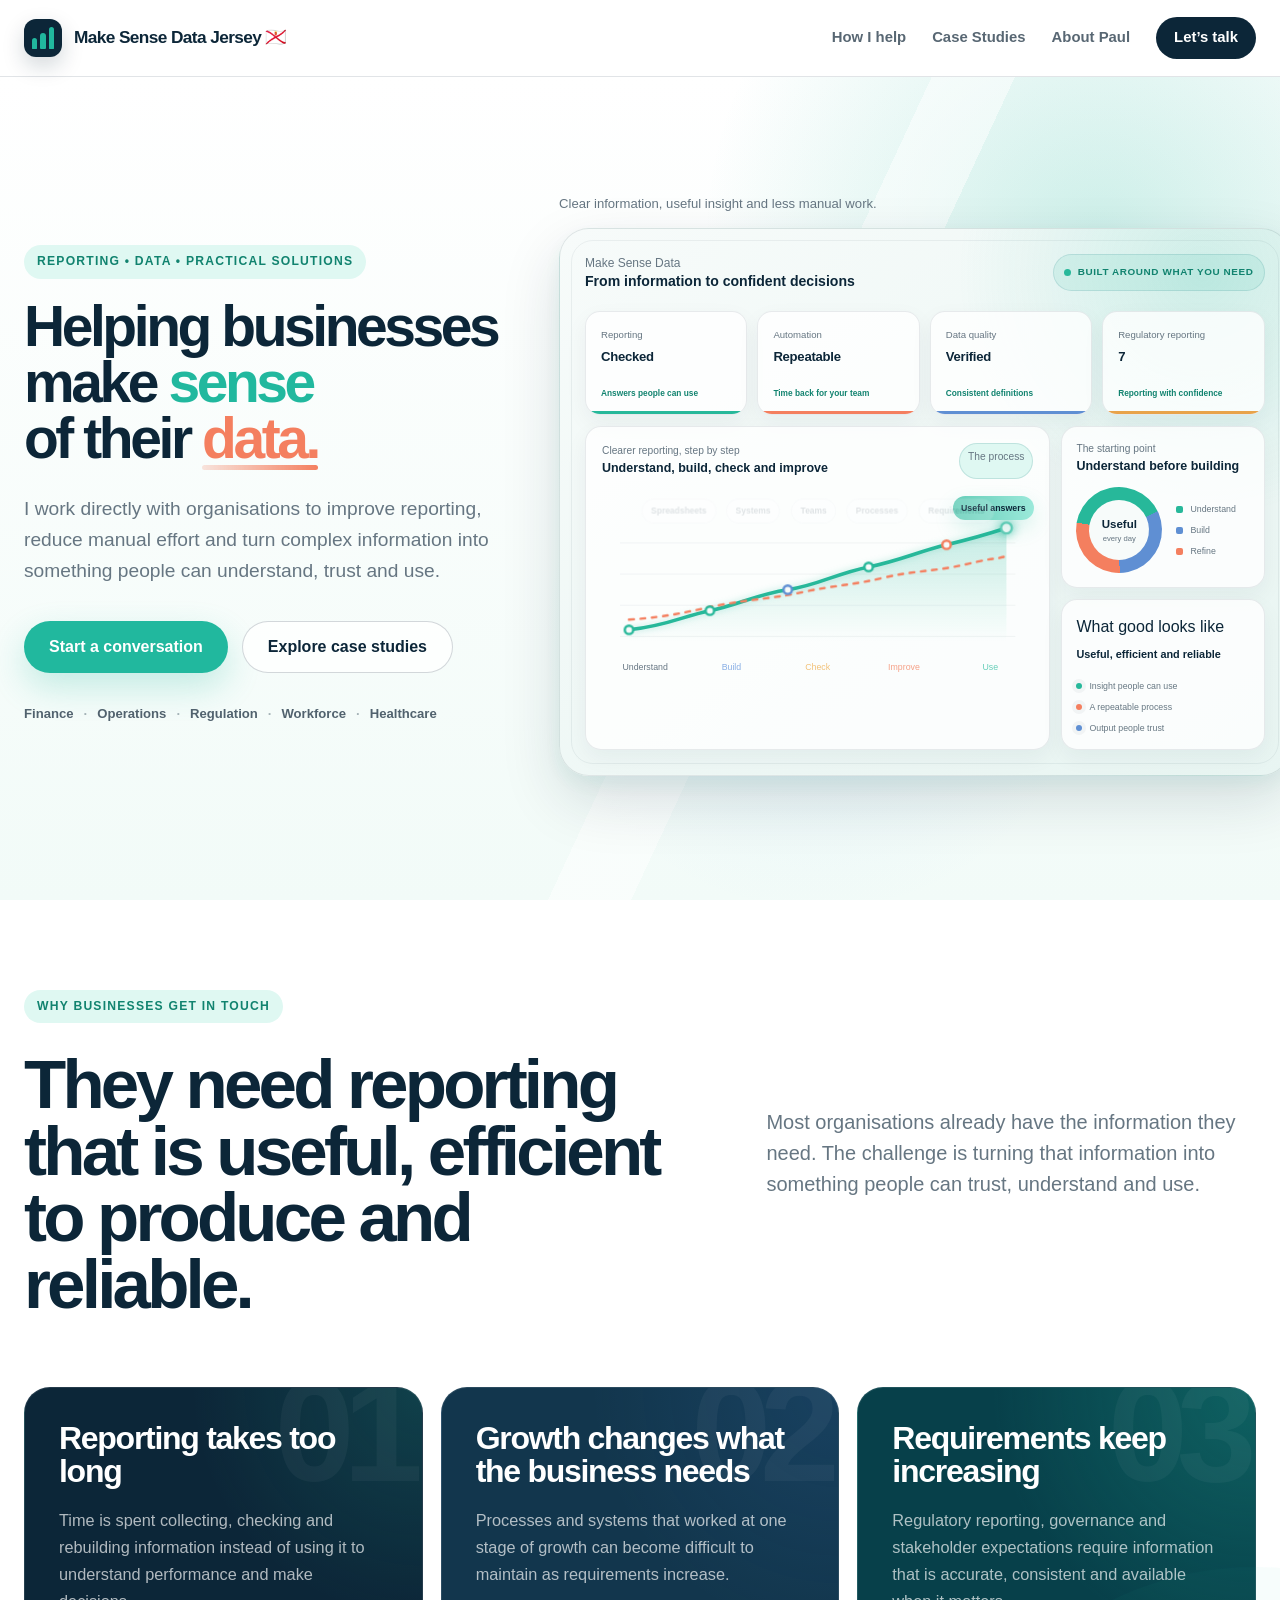
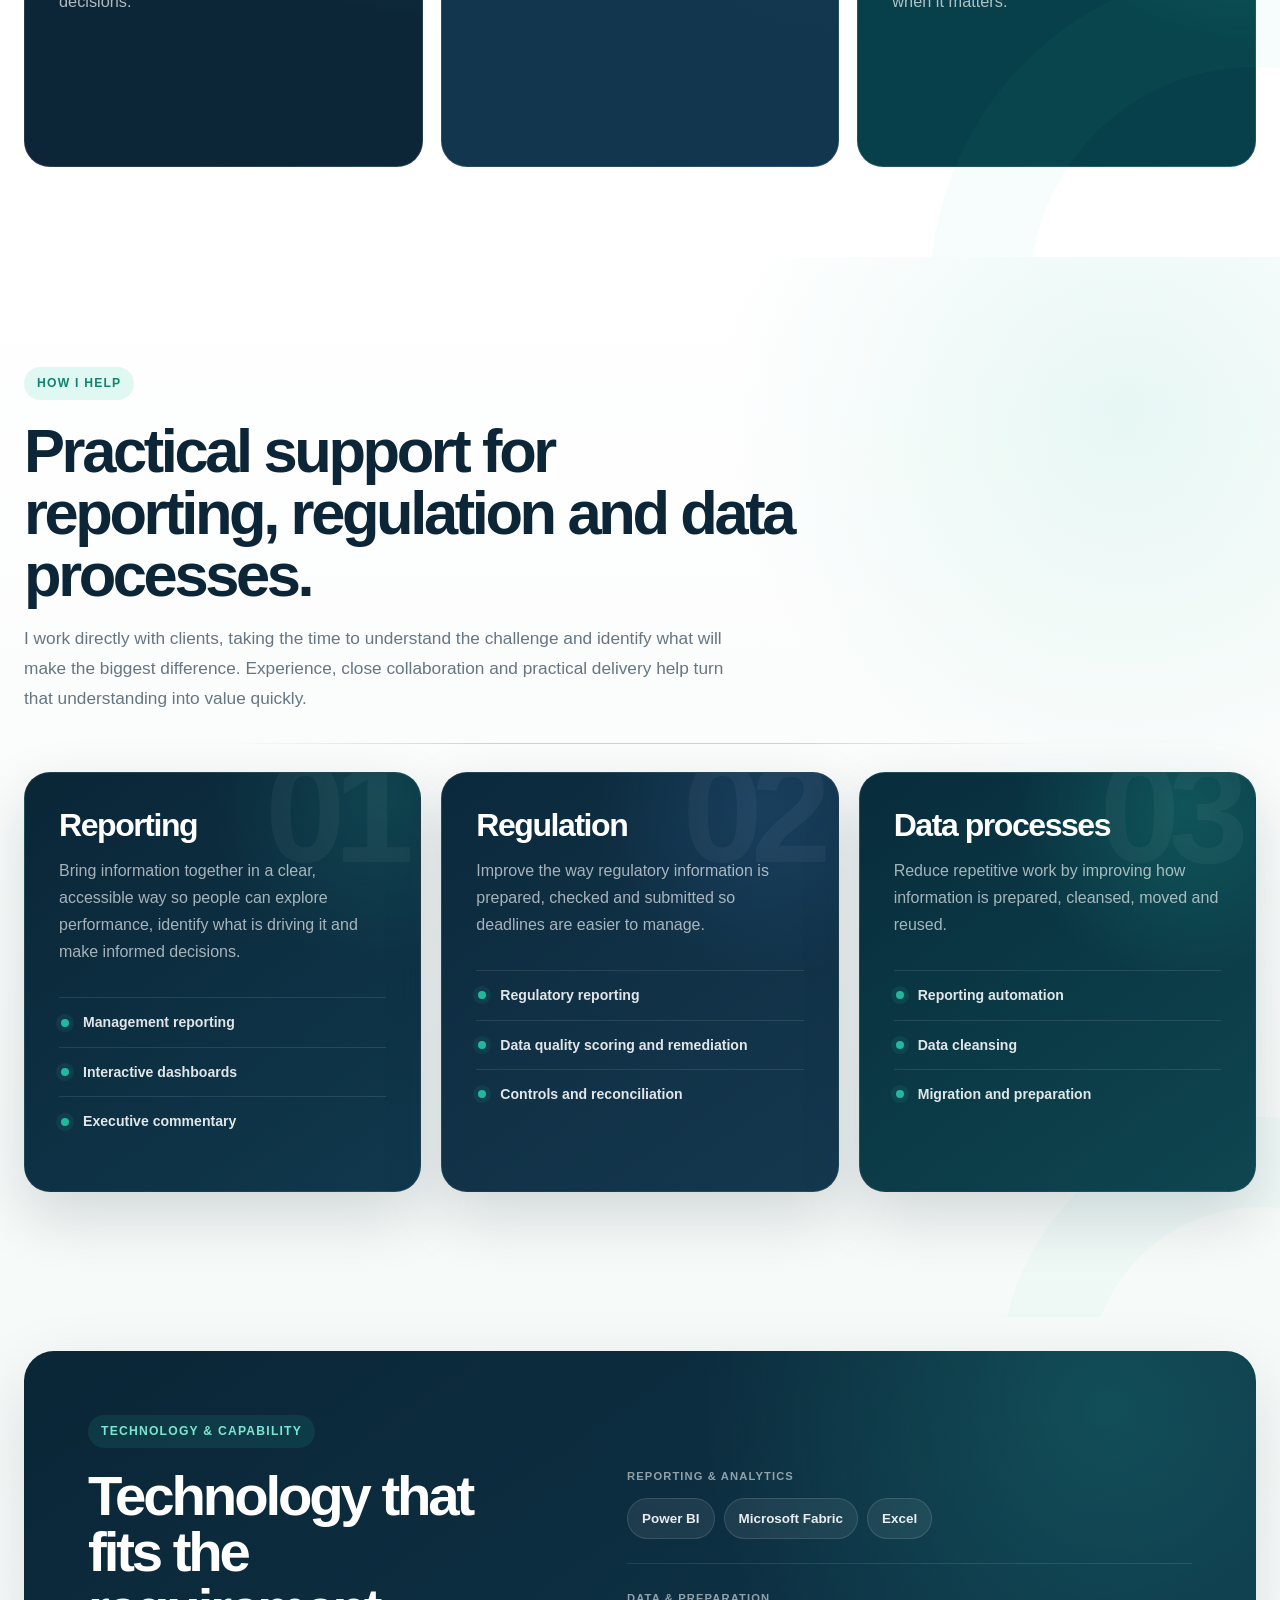
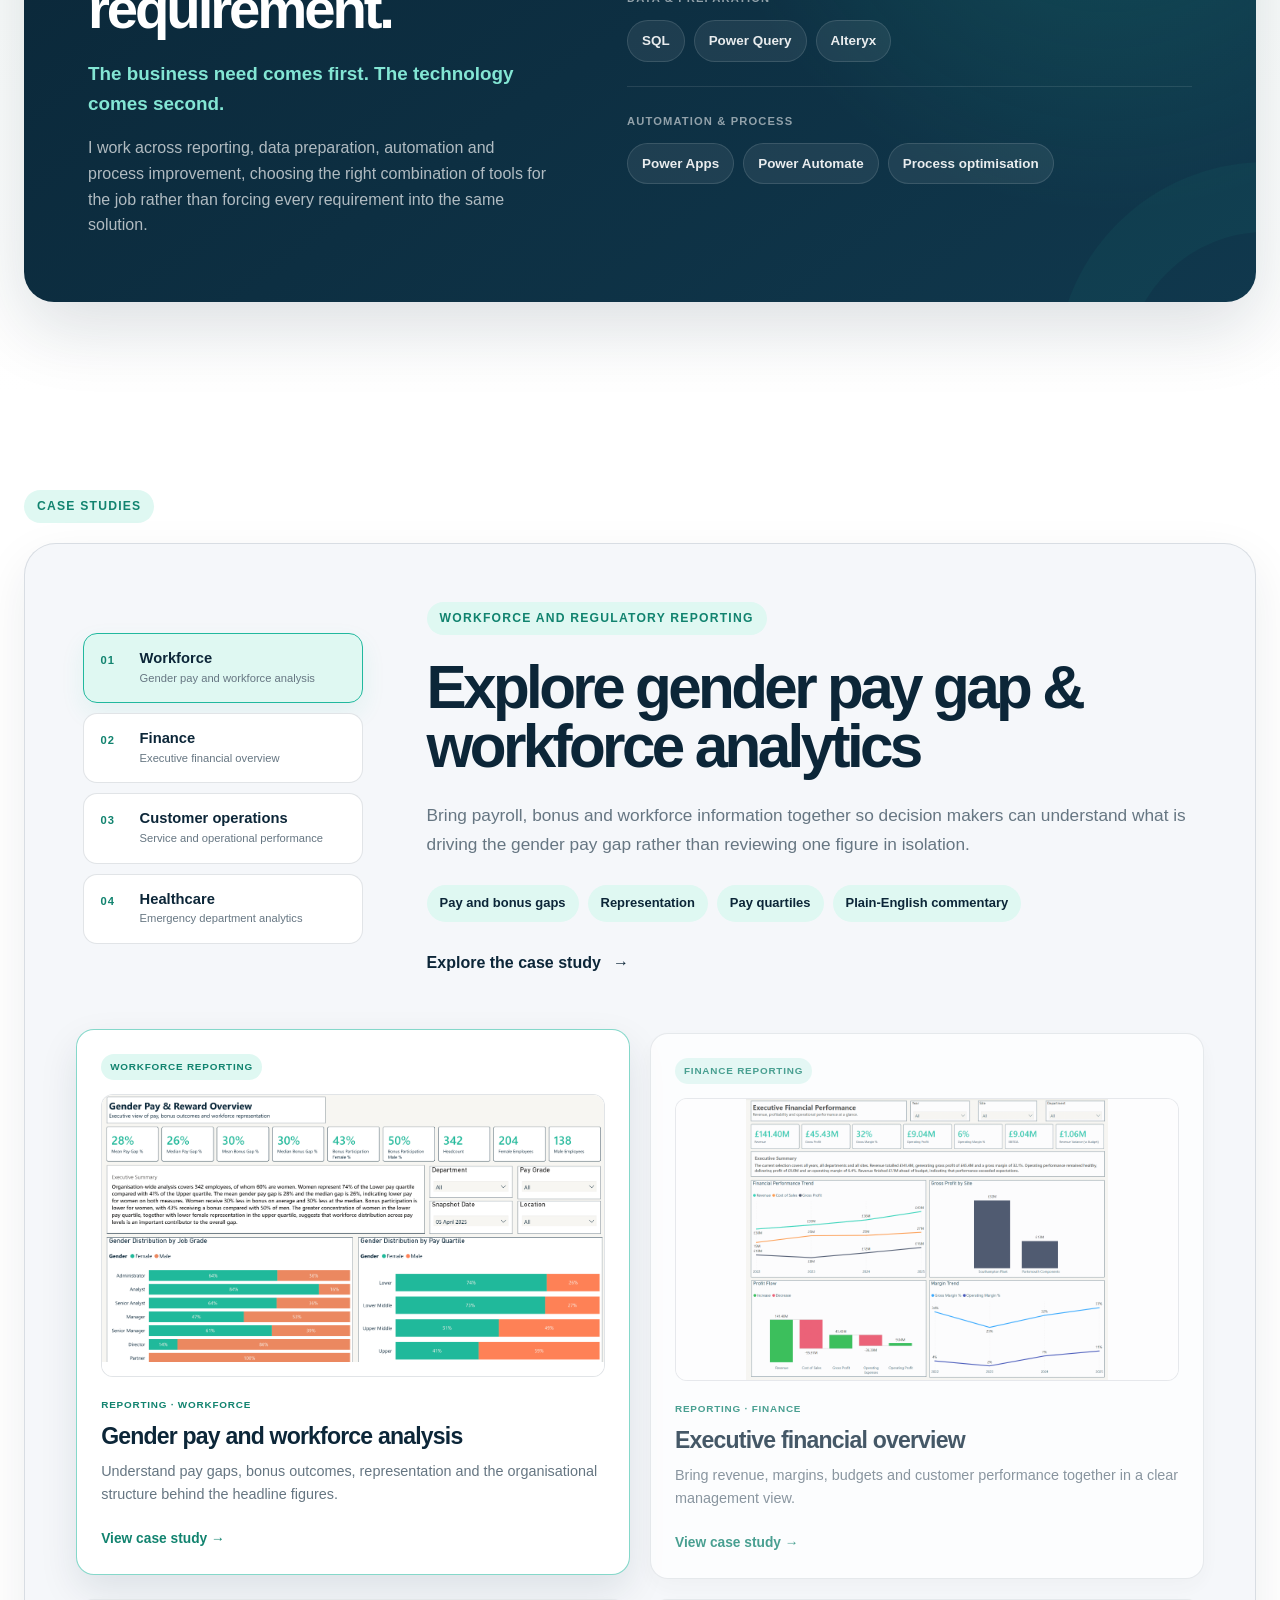
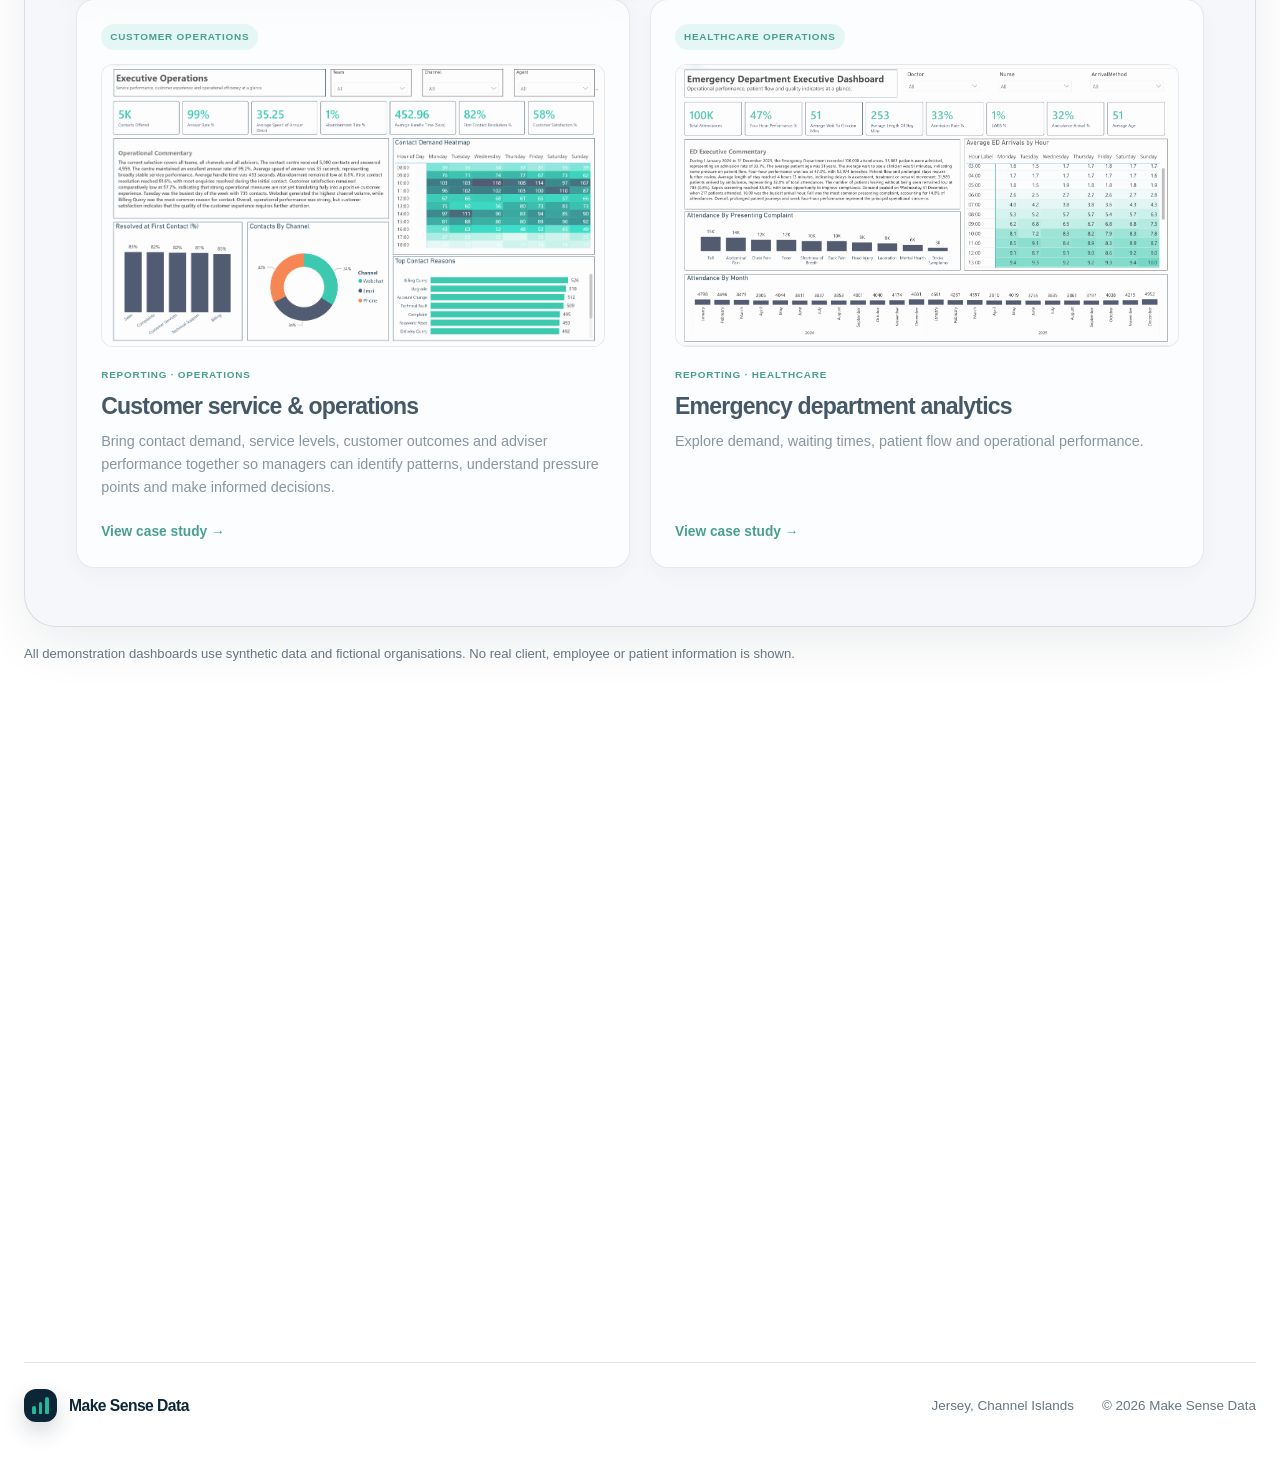
==== index.html @ 67011681 "Update website" ====
<!doctype html>
<html lang="en">

<head>

  <meta charset="utf-8">
  <meta name="viewport" content="width=device-width, initial-scale=1">

  <title>Reporting &amp; Data Consultancy Jersey | Make Sense Data</title>

  <meta
    name="description"
    content="We build dashboards, automate reporting and help organisations use their data to make better decisions."
  >

  <meta name="robots" content="index, follow">

  <link
    rel="canonical"
    href="https://www.makesensedata.je/"
  >

  <meta
    property="og:title"
    content="Reporting & Data Consultancy Jersey | Make Sense Data"
  >

  <meta
    property="og:description"
    content="Practical reporting, data and regulatory solutions built around the questions your organisation needs to answer."
  >

  <meta
    property="og:url"
    content="https://www.makesensedata.je/"
  >

  <meta property="og:type" content="website">

  <script type="application/ld+json">
  {
    "@context": "https://schema.org",
    "@type": "ProfessionalService",
    "name": "Make Sense Data",
    "url": "https://www.makesensedata.je/",
    "description": "Jersey consultancy helping organisations improve reporting, automate repetitive work, meet regulatory requirements and make better use of their data.",
    "founder": {
      "@type": "Person",
      "name": "Paul Burrows",
      "jobTitle": "Data and Reporting Consultant"
    },
    "areaServed": {
      "@type": "Place",
      "name": "Jersey, Channel Islands"
    }
  }
  </script>

  <link rel="stylesheet" href="css/style.css?v=20260810-2">
  <script src="js/app.js?v=20260810-2" defer></script>

</head>


<body>

  <!-- ==================================================
       HEADER
       ================================================== -->

  <header class="site-header">

    <div class="container nav-wrap">

      <a
        class="brand"
        href="#top"
        aria-label="Make Sense Data home"
      >

        <span
          class="brand-mark"
          aria-hidden="true"
        >
          <span></span>
          <span></span>
          <span></span>
        </span>

        <span>Make Sense Data Jersey 🇯🇪</span>

      </a>


      <button
        class="menu-toggle"
        type="button"
        aria-expanded="false"
        aria-controls="main-nav"
        aria-label="Open navigation"
      >
        <span></span>
        <span></span>
      </button>


      <nav
        class="main-nav"
        id="main-nav"
        aria-label="Main navigation"
      >

        <a href="#services">How I help</a>
        <a href="#work">Case Studies</a>
    
        <a class="nav-about" href="about/">About Paul</a>
        <a class="nav-cta" href="#contact">Let’s talk</a>

      </nav>

    </div>

  </header>


  <main id="top">


    <!-- ==================================================
         HERO
         ================================================== -->

    <section class="hero">

      <div class="container">

        <div class="hero-grid">


          <!-- HERO COPY -->

          <div class="hero-copy">

            <p class="eyebrow">
              REPORTING • DATA • PRACTICAL SOLUTIONS
            </p>


            <h1 class="hero-title">

  <span class="hero-line hero-line-one">
    Helping businesses
  </span>

  <span class="hero-line hero-line-two">
    make
    <span class="hero-accent hero-accent-teal">
      sense
    </span>
  </span>

  <span class="hero-line hero-line-three">
    of their
    <span class="hero-accent hero-accent-coral">
      data.
    </span>
  </span>

</h1>

            <p class="lead">
              I work directly with organisations to improve reporting, reduce
              manual effort and turn complex information into something people
              can understand, trust and use.
            </p>


            <div class="hero-actions">

              <a
                class="button primary"
                href="#contact"
              >
                Start a conversation
              </a>

              <a
                class="button secondary"
                href="#work"
              >
                Explore case studies
              </a>

            </div>


            <div class="capabilities">

              <span>Finance</span>
              <span>Operations</span>
              <span>Regulation</span>
              <span>Workforce</span>
              <span>Healthcare</span>

            </div>

          </div>


          <!-- ==================================================
               HERO DASHBOARD
               ================================================== -->

          <div class="hero-dashboard">

            <p class="hero-dashboard-intro">
             
              <span>Clear information, useful insight and less manual work.</span>
            </p>

            <div class="dashboard-shell">


              <div class="dashboard-toolbar">

                <div>

                  <small>
                    Make Sense Data
                  </small>

                  <strong>
                    From information to confident decisions
                  </strong>

                </div>


                <span class="live-status">

                  <i aria-hidden="true"></i>

                  Built around what you need

                </span>

              </div>


              <div class="dashboard-kpis service-kpis">


                <div class="kpi-card kpi-green">

                  <span>Reporting</span>

                  <strong class="metric-swap">

                    <span
                      class="metric-number"
                      data-target="24"
                    >
                      0
                    </span>

                    <span class="metric-verify">
                      Checked
                    </span>

                    <span class="metric-words">
                      Clear &amp; useful
                    </span>

                  </strong>

                  <small>
                    Answers people can use
                  </small>

                </div>


                <div class="kpi-card kpi-coral">

                  <span>Automation</span>

                  <strong class="metric-swap">

                    <span
                      class="metric-number"
                      data-target="18"
                    >
                      0
                    </span>

                    <span class="metric-verify">
                      Repeatable
                    </span>

                    <span class="metric-words">
                      Less manual work
                    </span>

                  </strong>

                  <small>
                    Time back for your team
                  </small>

                </div>


                <div class="kpi-card kpi-blue">

                  <span>Data quality</span>

                  <strong class="metric-swap">

                    <span
                      class="metric-number"
                      data-target="96"
                      data-suffix="%"
                    >
                      0%
                    </span>

                    <span class="metric-verify">
                      Verified
                    </span>

                    <span class="metric-words">
                      Information you trust
                    </span>

                  </strong>

                  <small>
                    Consistent definitions
                  </small>

                </div>


                <div class="kpi-card kpi-amber">

                  <span>Regulatory reporting</span>

                  <strong class="metric-swap">

                    <span
                      class="metric-number"
                      data-target="7"
                    >
                      0
                    </span>

                    <span class="metric-verify">
                      Prepared
                    </span>

                    <span class="metric-words">
                      Accurate &amp; on time
                    </span>

                  </strong>

                  <small>
                    Reporting with confidence
                  </small>

                </div>

              </div>


              <div class="dashboard-main">


                <div class="chart-panel process-panel">

                  <div class="panel-heading">

                    <div>

                      <span>
                        Clearer reporting, step by step
                      </span>

                      <strong>
                        Understand, build, check and improve
                      </strong>

                    </div>


                    <span class="panel-pill">
                      The process
                    </span>

                  </div>


                  <div
                    class="source-cloud"
                    aria-hidden="true"
                  >

                    <span style="--sx:-26px; --sy:8px;">
                      Spreadsheets
                    </span>

                    <span style="--sx:19px; --sy:-12px;">
                      Systems
                    </span>

                    <span style="--sx:-12px; --sy:18px;">
                      Teams
                    </span>

                    <span style="--sx:30px; --sy:5px;">
                      Processes
                    </span>

                    <span style="--sx:-20px; --sy:-10px;">
                      Requirements
                    </span>

                  </div>


                  <div class="line-chart process-chart">

                    <span class="decision-label">
                      Useful answers
                    </span>


                    <svg
                      viewBox="0 0 720 255"
                      role="img"
                      aria-label="Illustrative process showing information becoming more useful as it moves from listening through to practical use"
                    >

                      <defs>

                        <linearGradient
                          id="heroAreaFill"
                          x1="0"
                          y1="0"
                          x2="0"
                          y2="1"
                        >

                          <stop
                            offset="0%"
                            stop-color="#27b89a"
                            stop-opacity=".26"
                          />

                          <stop
                            offset="100%"
                            stop-color="#27b89a"
                            stop-opacity="0"
                          />

                        </linearGradient>

                      </defs>


                      <g class="grid-lines">

                        <line x1="30" y1="60" x2="690" y2="60"></line>
                        <line x1="30" y1="112" x2="690" y2="112"></line>
                        <line x1="30" y1="164" x2="690" y2="164"></line>
                        <line x1="30" y1="216" x2="690" y2="216"></line>

                      </g>


                      <path
                        class="area-path"
                        fill="url(#heroAreaFill)"
                        d="
                          M45 205
                          C110 198, 135 182, 180 173
                          S260 145, 310 138
                          S390 111, 445 100
                          S525 75, 575 63
                          S635 48, 675 35
                          L675 225
                          L45 225
                          Z
                        "
                      />


                      <path
                        class="trend-main"
                        d="
                          M45 205
                          C110 198, 135 182, 180 173
                          S260 145, 310 138
                          S390 111, 445 100
                          S525 75, 575 63
                          S635 48, 675 35
                        "
                      />


                      <path
                        class="trend-comparison"
                        d="
                          M45 188
                          C115 183, 145 174, 195 164
                          S285 153, 335 142
                          S420 130, 470 118
                          S555 108, 610 95
                          S650 89, 675 82
                        "
                      />


                      <g class="chart-dots">

                        <circle class="dot-green" cx="45" cy="205" r="7"></circle>
                        <circle class="dot-green" cx="180" cy="173" r="7"></circle>
                        <circle class="dot-blue" cx="310" cy="138" r="7"></circle>
                        <circle class="dot-green" cx="445" cy="100" r="7"></circle>
                        <circle class="dot-coral" cx="575" cy="63" r="7"></circle>

                        <circle
                          class="dot-green decision-dot"
                          cx="675"
                          cy="35"
                          r="9"
                        ></circle>

                      </g>

                    </svg>


                    <div class="chart-labels process-labels">

                      <span>Understand</span>
                      <span>Build</span>
                      <span>Check</span>
                      <span>Improve</span>
                      <span>Use</span>

                    </div>

                  </div>

                </div>


                <div class="dashboard-side">


                  <div class="donut-panel">

                    <div class="panel-heading">

                      <div>

                        <span>
                          The starting point
                        </span>

                        <strong>
                          Understand before building
                        </strong>

                      </div>

                    </div>


                    <div class="donut-wrap">

                      <div
                        class="donut dashboard-donut"
                        aria-hidden="true"
                      >

                        <div>

                          <strong>
                            Useful
                          </strong>

                          <span>
                            every day
                          </span>

                        </div>

                      </div>


                      <ul class="legend">

                        <li>
                          <i class="legend-green"></i>
                          Understand
                        </li>

                        <li>
                          <i class="legend-blue"></i>
                          Build
                        </li>

                        <li>
                          <i class="legend-coral"></i>
                          Refine
                        </li>

                      </ul>

                    </div>

                  </div>


                  <div class="quality-panel principles-panel">

                    <div>

                        <span>
                        What good looks like
                      </span>

                      <strong>
                        Useful, efficient and reliable
                      </strong>

                    </div>


                    <ul class="principle-list">

                      <li class="principle-green">
                        Insight people can use
                      </li>

                      <li class="principle-coral">
                        A repeatable process
                      </li>

                      <li class="principle-blue">
                        Output people trust
                      </li>

                    </ul>

                  </div>

                </div>

              </div>

            </div>

          </div>

        </div>

      </div>

    </section>





    <!-- ==================================================
         WHY BUSINESSES GET IN TOUCH
         ================================================== -->

    <section class="why-section">

  <div class="container">

    <div class="why-grid">

      <div class="why-heading reveal">

        <p class="eyebrow">
          Why businesses get in touch
        </p>

        <h2>
          They need reporting that is useful, efficient to produce and reliable.
        </h2>

      </div>


      <div class="why-intro reveal">

        <p>
          Most organisations already have the information they need.
          The challenge is turning that information into something
          people can trust, understand and use.
        </p>

      </div>

    </div>


    <div class="why-problems reveal-group">


      <article class="why-problem reveal" data-step="01">

        <div>

          <h3>
            Reporting takes too long
          </h3>

          <p>
            Time is spent collecting, checking and rebuilding information
            instead of using it to understand performance and make decisions.
          </p>

        </div>

      </article>



      <article class="why-problem reveal" data-step="02">

        <div>

          <h3>
            Growth changes what the business needs
          </h3>

          <p>
            Processes and systems that worked at one stage of growth can
            become difficult to maintain as requirements increase.
          </p>

        </div>

      </article>



      <article class="why-problem reveal" data-step="03">

        <div>

          <h3>
            Requirements keep increasing
          </h3>

          <p>
            Regulatory reporting, governance and stakeholder expectations
            require information that is accurate, consistent and available
            when it matters.
          </p>

        </div>

      </article>


    </div>


   

</section>

        

   


    <!-- ==================================================
         HOW I HELP
         ================================================== -->

    <section
      class="section services-section"
      id="services"
    >

      <div class="container">


        <div class="section-heading reveal">

          <p class="eyebrow">
            How I help
          </p>

          <h2>
            Practical support for reporting, regulation and data processes.
          </h2>

          <p>
            I work directly with clients, taking the time to understand the challenge and identify what will make the biggest difference. Experience, close collaboration and practical delivery help turn that understanding into value quickly.
          </p>

        </div>


        
          <div class="service-pillars reveal-group">


          <article
            class="service-pillar reveal"
            data-step="01"
          >

            <h3>
              Reporting
            </h3>

            <p>
              Bring information together in a clear, accessible way so people can explore performance, identify what is driving it and make informed decisions.
            </p>

            <ul>
              <li>Management reporting</li>
              <li>Interactive dashboards</li>
              <li>Executive commentary</li>
            </ul>

          </article>


          <article
            class="service-pillar reveal"
            data-step="02"
          >

            <h3>
              Regulation
            </h3>

            <p>
              Improve the way regulatory information is prepared, checked and
              submitted so deadlines are easier to manage.
            </p>

            <ul>
              <li>Regulatory reporting</li>
              <li>Data quality scoring and remediation</li>
              <li>Controls and reconciliation</li>
            </ul>

          </article>


          <article
            class="service-pillar reveal"
            data-step="03"
          >

            <h3>
              Data processes
            </h3>

            <p>
              Reduce repetitive work by improving how information is prepared,
              cleansed, moved and reused.
            </p>

            <ul>
              <li>Reporting automation</li>
              <li>Data cleansing</li>
              <li>Migration and preparation</li>
            </ul>

          </article>

        </div>

      </div>

    </section>

    <!-- ==================================================
     TECHNOLOGY & CAPABILITY
     ================================================== -->

<section class="technology-section">

  <div class="container">

    <div class="technology-panel reveal">

      <div class="technology-copy">

        <p class="eyebrow dark-eyebrow">
          Technology &amp; capability
        </p>

        <h2>
          Technology that fits the requirement.
        </h2>

        <p class="technology-lead">
          The business need comes first. The technology comes second.
        </p>

        <p class="technology-text">
          I work across reporting, data preparation, automation and process
          improvement, choosing the right combination of tools for the job
          rather than forcing every requirement into the same solution.
        </p>

      </div>


      <div class="technology-stack">

        <div class="technology-group">

          <span class="technology-group-label">
            Reporting &amp; analytics
          </span>

          <div class="technology-pills">

            <span>Power BI</span>
            <span>Microsoft Fabric</span>
            <span>Excel</span>

          </div>

        </div>


        <div class="technology-group">

          <span class="technology-group-label">
            Data &amp; preparation
          </span>

          <div class="technology-pills">

            <span>SQL</span>
            <span>Power Query</span>
            <span>Alteryx</span>

          </div>

        </div>


        <div class="technology-group">

          <span class="technology-group-label">
            Automation &amp; process
          </span>

          <div class="technology-pills">

            <span>Power Apps</span>
            <span>Power Automate</span>
            <span>Process optimisation</span>

          </div>

        </div>

      </div>

    </div>

  </div>

</section>


    


    <!-- ==================================================
         CASE STUDIES
         ================================================== -->

    
         <section
      class="case-browser-section"
      id="work"
    >

      <div class="container">
        <p class="eyebrow">
  Case studies
</p>

        <div class="case-browser">


          <div class="case-browser-feature">

            <div class="case-browser-menu" aria-label="Choose a case study">

              <button
                class="is-active"
                type="button"
                data-case-menu="0"
                aria-pressed="true"
              >
                <span>01</span>
                <strong>Workforce</strong>
                <small>Gender pay and workforce analysis</small>
              </button>

              <button
                type="button"
                data-case-menu="1"
                aria-pressed="false"
              >
                <span>02</span>
                <strong>Finance</strong>
                <small>Executive financial overview</small>
              </button>

              <button
                type="button"
                data-case-menu="2"
                aria-pressed="false"
              >
                <span>03</span>
                <strong>Customer operations</strong>
                <small>Service and operational performance</small>
              </button>

              <button
                type="button"
                data-case-menu="3"
                aria-pressed="false"
              >
                <span>04</span>
                <strong>Healthcare</strong>
                <small>Emergency department analytics</small>
              </button>

            </div>


            <!-- GENDER PAY -->

            <div
              class="case-browser-copy is-active"
              data-case-copy="0"
            >

              <p class="eyebrow">
                Workforce and regulatory reporting
              </p>

              <h2>
                Explore gender pay gap &amp; workforce analytics
              </h2>

              <p class="case-browser-intro">
                Bring payroll, bonus and workforce information together so
                decision makers can understand what is driving the gender pay
                gap rather than reviewing one figure in isolation.
              </p>

              <div class="case-browser-tags">

                <span>Pay and bonus gaps</span>
                <span>Representation</span>
                <span>Pay quartiles</span>
                <span>Plain-English commentary</span>

              </div>

              <a
                class="case-browser-main-link"
                href="gender-pay-analytics/"
              >
                Explore the case study
                <span aria-hidden="true">→</span>
              </a>

            </div>


            <!-- EXECUTIVE FINANCE -->

            <div
              class="case-browser-copy"
              data-case-copy="1"
            >

              <p class="eyebrow">
                FINANCE AND MANAGEMENT REPORTING
              </p>

              <h2>
                Explore financial reporting &amp; revenue
              </h2>

              <p class="case-browser-intro">
                Bring revenue, profitability, budgets and customer performance
                together so leaders can see what has changed and where
                attention is needed.
              </p>

              <div class="case-browser-tags">

                <span>Revenue</span>
                <span>Profitability</span>
                <span>Budgets</span>
                <span>Management commentary</span>

              </div>

              <a
                class="case-browser-main-link"
                href="executive-finance-analytics/"
              >
                Explore the case study
                <span aria-hidden="true">→</span>
              </a>

            </div>


            <!-- CUSTOMER SERVICES -->

            <div
              class="case-browser-copy"
              data-case-copy="2"
            >

              <p class="eyebrow">
                CUSTOMER AND OPERATIONAL REPORTING
              </p>

              <h2>
                Customer service &amp; ops data analysis
              </h2>

              <p class="case-browser-intro">
                Bring contact demand, service levels, customer outcomes and adviser performance together so managers can identify patterns, understand pressure points and make informed decisions.
              </p>

              <div class="case-browser-tags">

                <span>Contact demand</span>
                <span>Service levels</span>
                <span>Customer outcomes</span>
                <span>Advisor performance</span>

              </div>

              <a
                class="case-browser-main-link"
                href="customer-services-analytics/"
              >
                Explore the case study
                <span aria-hidden="true">→</span>
              </a>

            </div>


            <!-- HEALTHCARE -->

            <div
              class="case-browser-copy"
              data-case-copy="3"
            >

              <p class="eyebrow">
                HEALTHCARE OPERATIONS
              </p>

              <h2>
                Health data - explore patient flow, wait time and demand
              </h2>

              <p class="case-browser-intro">
                Bring attendance, waiting-time and outcome information together
                so operational teams can identify demand patterns and areas
                where patient flow is slowing.
              </p>

              <div class="case-browser-tags">

                <span>Patient flow</span>
                <span>Waiting times</span>
                <span>Demand patterns</span>
                <span>Clinical operations</span>

              </div>

              <a
                class="case-browser-main-link"
                href="emergency-department-analytics/"
              >
                Explore the case study
                <span aria-hidden="true">→</span>
              </a>

            </div>

          </div>


          <div class="case-browser-panel">

            <div class="case-browser-cards">


              <!-- GENDER PAY -->

              <div
                class="case-browser-card is-active"
                data-case-card="0"
                role="button"
                tabindex="0"
                aria-pressed="true"
              >

                <span class="case-card-status case-card-status-featured">
                  Workforce reporting
                </span>

                <div class="case-card-image case-card-image-live">

                  <img
                    src="images/gender-pay-dashboard.png"
                    alt="Gender Pay and Workforce Analytics dashboard"
                    loading="lazy"
                    width="1200"
                    height="675"
                  >

                </div>

                <p class="case-card-type">
                  Reporting · Workforce
                </p>

                <h3>
                  Gender pay and workforce analysis
                </h3>

                <p>
                  Understand pay gaps, bonus outcomes, representation and the
                  organisational structure behind the headline figures.
                </p>

                <a
                  class="case-card-link"
                  href="gender-pay-analytics/"
                >
                  View case study →
                </a>

              </div>


              <!-- FINANCE -->

              <div
                class="case-browser-card"
                data-case-card="1"
                role="button"
                tabindex="0"
                aria-pressed="false"
              >

                <span class="case-card-status case-card-status-featured">
                  Finance reporting
                </span>

                <div class="case-card-image case-card-image-live">

                  <img
                    src="images/finance-dashboard.png"
                    alt="Executive Financial Performance dashboard"
                    loading="lazy"
                    width="1200"
                    height="675"
                  >

                </div>

                <p class="case-card-type">
                  Reporting · Finance
                </p>

                <h3>
                  Executive financial overview
                </h3>

                <p>
                  Bring revenue, margins, budgets and customer performance
                  together in a clear management view.
                </p>

                <a
                  class="case-card-link"
                  href="executive-finance-analytics/"
                >
                  View case study →
                </a>

              </div>


              <!-- CUSTOMER SERVICES -->

              <div
                class="case-browser-card"
                data-case-card="2"
                role="button"
                tabindex="0"
                aria-pressed="false"
              >

                <span class="case-card-status case-card-status-featured">
                  Customer operations
                </span>

                <div class="case-card-image case-card-image-live">

                  <img
                    src="images/customer-services-dashboard.png"
                    alt="Customer Services operational dashboard"
                    loading="lazy"
                    width="1200"
                    height="675"
                  >

                </div>

                <p class="case-card-type">
                  Reporting · Operations
                </p>

                <h3>
                  Customer service &amp; operations
                </h3>

                <p>
                  Bring contact demand, service levels, customer outcomes and adviser performance together so managers can identify patterns, understand pressure points and make informed decisions.
                </p>

                <a
                  class="case-card-link"
                  href="customer-services-analytics/"
                >
                  View case study →
                </a>

              </div>


              <!-- HEALTHCARE -->

              <div
                class="case-browser-card"
                data-case-card="3"
                role="button"
                tabindex="0"
                aria-pressed="false"
              >

                <span class="case-card-status case-card-status-featured">
                  Healthcare operations
                </span>

                <div class="case-card-image case-card-image-live">

                  <img
                    src="images/emergency-department-dashboard.png"
                    alt="Emergency Department patient flow dashboard"
                    loading="lazy"
                    width="1200"
                    height="675"
                  >

                </div>

                <p class="case-card-type">
                  Reporting · Healthcare
                </p>

                <h3>
                  Emergency department analytics
                </h3>

                <p>
                  Explore demand, waiting times, patient flow and operational
                  performance.
                </p>

                <a
                  class="case-card-link"
                  href="emergency-department-analytics/"
                >
                  View case study →
                </a>

              </div>

            </div>


            <button
              class="case-browser-arrow case-browser-arrow-prev"
              type="button"
              data-case-browser-prev
              aria-label="Previous case study"
            >
              ←
            </button>

            <button
              class="case-browser-arrow case-browser-arrow-next"
              type="button"
              data-case-browser-next
              aria-label="Next case study"
            >
              →
            </button>


            <div class="case-browser-dots">

              <button
                type="button"
                class="is-active"
                data-case-browser-dot="0"
                aria-label="Gender pay and workforce analysis"
              ></button>

              <button
                type="button"
                data-case-browser-dot="1"
                aria-label="Executive financial performance"
              ></button>

              <button
                type="button"
                data-case-browser-dot="2"
                aria-label="Customer service performance"
              ></button>

              <button
                type="button"
                data-case-browser-dot="3"
                aria-label="Emergency Department analytics"
              ></button>

            </div>

          </div>

        </div>


        <p class="demo-note">
          All demonstration dashboards use synthetic data and fictional
          organisations. No real client, employee or patient information is
          shown.
        </p>

      </div>

    </section>


    


    <!-- ==================================================
         CONTACT
         ================================================== -->

    <section
      class="section contact-section"
      id="contact"
    >

      <div class="container">

        <div class="contact-panel reveal">

          <div>

            <p class="eyebrow dark-eyebrow">
              Start with a conversation
            </p>

            <h2>
              Better reporting starts with understanding what you need.
            </h2>

            <p>
              Tell me what you are trying to achieve, where the current approach is creating difficulty and what better would look like. I’ll give you an honest view of how I can help.
            </p>

          </div>


          <a
            class="button contact-button"
            href="mailto:hello@makesensedata.je?subject=Reporting%20and%20data%20enquiry"
          >
            hello@makesensedata.je
            <span aria-hidden="true">↗</span>
          </a>

        </div>

      </div>

    </section>

  </main>


  <!-- ==================================================
       FOOTER
       ================================================== -->

  <footer class="site-footer">

    <div class="container footer-wrap">

      <a
        class="brand footer-brand"
        href="#top"
      >

        <span
          class="brand-mark"
          aria-hidden="true"
        >
          <span></span>
          <span></span>
          <span></span>
        </span>

        <span>
          Make Sense Data
        </span>

      </a>


      <p>
        Jersey, Channel Islands
      </p>


      <p>
        © <span id="year"></span> Make Sense Data
      </p>

    </div>

  </footer>

</body>

</html>
---- css/style.css ----
/* =========================================================
   MAKE SENSE DATA — MASTER STYLESHEET
   ========================================================= */


/* =========================================================
   DESIGN TOKENS
   ========================================================= */

:root{
  --navy:#0c2638;
  --navy-2:#15384f;
  --ink:#132532;
  --muted:#667682;

  --teal:#21b89e;
  --teal-dark:#11836f;
  --teal-soft:#dff8f2;

  --cream:#f7f6f1;
  --surface:#f5f7fa;
  --white:#ffffff;

  --line:rgba(12,38,56,.12);
  --line-strong:rgba(12,38,56,.18);

  --shadow:0 28px 80px rgba(12,38,56,.14);
  --shadow-soft:0 18px 50px rgba(12,38,56,.08);

  --radius-sm:14px;
  --radius:24px;
  --radius-lg:32px;

  --max:1320px;
  --max-wide:1500px;

  --dashboard-green:#27b89a;
  --dashboard-green-light:#65cdb8;
  --dashboard-coral:#f47f5f;
  --dashboard-coral-light:#f5a087;
  --dashboard-blue:#5f8fd3;
  --dashboard-blue-light:#88aee4;
  --dashboard-amber:#e8a34a;
  --dashboard-amber-light:#f1c178;
}


/* =========================================================
   RESET / GLOBAL
   ========================================================= */

*,
*::before,
*::after{
  box-sizing:border-box;
}

html{
  scroll-behavior:smooth;
  scroll-padding-top:92px;
}

body{
  margin:0;
  overflow-x:hidden;
  color:var(--ink);
  background:var(--white);

  font-family:
    Inter,
    ui-sans-serif,
    -apple-system,
    BlinkMacSystemFont,
    "Segoe UI",
    sans-serif;

  line-height:1.6;
  text-rendering:optimizeLegibility;
  -webkit-font-smoothing:antialiased;
}

body.menu-open{
  overflow:hidden;
}

img,
svg{
  display:block;
  max-width:100%;
}

button,
input,
textarea,
select{
  font:inherit;
}

button,
a{
  -webkit-tap-highlight-color:transparent;
}

a{
  color:inherit;
  text-decoration:none;
}

button{
  cursor:pointer;
}

:focus-visible{
  outline:3px solid rgba(33,184,158,.5);
  outline-offset:4px;
}

.container{
  width:min(calc(100% - 48px),var(--max));
  margin-inline:auto;
}

.case-study-inner{
  width:min(calc(100% - 48px),var(--max-wide));
  margin-inline:auto;
}

.section{
  padding:96px 0;
}


/* =========================================================
   TYPOGRAPHY / COMMON
   ========================================================= */

.eyebrow{
  width:max-content;
  max-width:100%;

  margin:0 0 20px;
  padding:7px 13px;

  border-radius:999px;

  color:var(--teal-dark);
  background:var(--teal-soft);

  font-size:.76rem;
  font-weight:900;
  letter-spacing:.1em;
  text-transform:uppercase;
}

.dark-eyebrow{
  color:#7ce6d2;
  background:rgba(33,184,158,.12);
}

/* Keep the About page's section labels visually consistent. */
.about-page main .eyebrow{
  width:max-content;
  max-width:100%;
  min-height:38px;
  padding:0 16px;

  display:inline-flex;
  align-items:center;
  justify-content:center;

  box-sizing:border-box;
  line-height:1.2;
  text-align:center;
  white-space:nowrap;
}

.button{
  min-height:52px;
  padding:0 25px;

  display:inline-flex;
  align-items:center;
  justify-content:center;
  gap:10px;

  border:0;
  border-radius:999px;

  font-weight:850;

  transition:
    transform .2s ease,
    background .2s ease,
    color .2s ease,
    box-shadow .2s ease;
}

.button:hover{
  transform:translateY(-2px);
}

.button.primary{
  color:var(--white);
  background:var(--teal);
  box-shadow:0 14px 34px rgba(33,184,158,.24);
}

.button.primary:hover{
  background:var(--teal-dark);
}

.button.secondary{
  color:var(--navy);
  background:rgba(255,255,255,.8);
  border:1px solid var(--line-strong);
}

.section-heading{
  max-width:780px;
  margin-bottom:44px;
}

.section-heading h2,
.contact-panel h2,
.case-study-grid h2,
.dashboard-heading h2,
.case-study-build h2,
.service-scope-heading h2,
.about-section-heading h2,
.about-belief h2,
.about-business-owner h2{
  margin:0;

  color:var(--navy);

  font-size:clamp(2.45rem,4.8vw,4.6rem);
  line-height:1.01;
  letter-spacing:-.055em;
}

.section-heading p:not(.eyebrow),
.dashboard-heading p:not(.eyebrow),
.service-scope-heading > p:last-child,
.about-section-heading > p:last-child{
  max-width:720px;
  margin:18px 0 0;

  color:var(--muted);

  font-size:1.08rem;
  line-height:1.72;
}


/* =========================================================
   HEADER
   ========================================================= */

.site-header{
  position:sticky;
  top:0;
  z-index:50;

  border-bottom:1px solid var(--line);

  background:rgba(255,255,255,.92);
  backdrop-filter:blur(16px);
}

.nav-wrap{
  min-height:76px;

  display:flex;
  align-items:center;
  justify-content:space-between;

  gap:28px;
}

.brand{
  display:inline-flex;
  align-items:center;

  gap:12px;

  color:var(--navy);

  font-size:1.08rem;
  font-weight:850;
  letter-spacing:-.035em;
}

.brand-mark{
  width:38px;
  height:38px;
  padding:8px;

  display:grid;
  grid-template-columns:repeat(3,1fr);
  align-items:end;

  gap:3px;

  border-radius:12px;

  background:var(--navy);

  box-shadow:0 9px 22px rgba(12,38,56,.18);
}

.brand-mark span{
  display:block;
  border-radius:3px 3px 1px 1px;
  background:var(--teal);
}

.brand-mark span:nth-child(1){height:48%}
.brand-mark span:nth-child(2){height:74%}
.brand-mark span:nth-child(3){height:100%}

.main-nav{
  display:flex;
  align-items:center;

  gap:26px;
}

.main-nav a{
  color:#586773;

  font-size:.93rem;
  font-weight:750;

  transition:color .2s ease;
}

.main-nav a:hover,
.main-nav a[aria-current="page"]{
  color:var(--teal-dark);
}

.main-nav .nav-cta{
  min-height:42px;
  padding:0 18px;

  display:inline-flex;
  align-items:center;
  justify-content:center;

  border-radius:999px;

  color:var(--white);
  background:var(--navy);
}

.menu-toggle{
  display:none;

  width:46px;
  height:46px;
  padding:0;

  border:1px solid var(--line);
  border-radius:13px;

  background:var(--white);
}

.menu-toggle span{
  width:20px;
  height:2px;

  display:block;
  margin:5px auto;

  border-radius:99px;

  background:var(--navy);
}


/* =========================================================
   HOMEPAGE HERO
   ========================================================= */

.hero{
  position:relative;

  min-height:calc(100vh - 77px);

  padding:68px 0 76px;

  display:flex;
  align-items:center;

  overflow:hidden;

  background:
    radial-gradient(
      circle at 86% 20%,
      rgba(33,184,158,.22),
      transparent 31%
    ),
    radial-gradient(
      circle at 64% 68%,
      rgba(99,176,255,.09),
      transparent 28%
    ),
    linear-gradient(
      180deg,
      #fff 0%,
      #f2fbf8 100%
    );
}

.hero::before{
  content:"";

  position:absolute;
  inset:0;

  pointer-events:none;

  background:
    linear-gradient(
      115deg,
      transparent 0 56%,
      rgba(255,255,255,.52) 56% 61%,
      transparent 61%
    );
}

.hero-grid{
  position:relative;
  z-index:1;

  display:grid;
  grid-template-columns:minmax(420px,.82fr) minmax(600px,1.18fr);
  align-items:center;

  gap:clamp(36px,4vw,64px);
}

.hero-copy{
  min-width:0;
}

.hero-title{
  max-width:720px;

  margin:0 0 28px;

  color:var(--navy);

  font-size:clamp(3rem,4.45vw,5rem);
  line-height:.98;
  letter-spacing:-.06em;
}

.hero-line{
  display:block;
}


/* HERO COLOUR */

.hero-accent{
  position:relative;

  display:inline-block;

  opacity:0;
  filter:blur(5px);

  transform:translateY(14px);
}

.hero-accent-teal{
  color:var(--teal);
}

.hero-accent-coral{
  color:var(--dashboard-coral);
}

.hero-accent-coral::after{
  content:"";

  position:absolute;

  left:0;
  right:0;
  bottom:-.06em;

  height:.08em;

  border-radius:999px;

  background:
    linear-gradient(
      90deg,
      rgba(244,127,95,.2),
      var(--dashboard-coral)
    );

  transform:scaleX(0);
  transform-origin:left;
}

body.hero-ready .hero-accent-teal{
  animation:
    heroAccentIn
    .8s
    cubic-bezier(.22,1,.36,1)
    .62s
    forwards;
}

body.hero-ready .hero-accent-coral{
  animation:
    heroAccentIn
    .8s
    cubic-bezier(.22,1,.36,1)
    .88s
    forwards;
}

body.hero-ready .hero-accent-coral::after{
  animation:
    underline
    .7s
    cubic-bezier(.22,1,.36,1)
    1.2s
    forwards;
}

.align-phrase,
.align-word{
  display:inline-flex;
  align-items:baseline;
}

.align-phrase{
  position:relative;
  color:var(--teal);
  white-space:nowrap;
}

.align-word + .align-word{
  margin-left:.22em;
}

.align-char{
  display:inline-block;

  opacity:0;
  filter:blur(4px);

  transform:
    translate(var(--x,0),var(--y,0))
    rotate(var(--r,0deg));
}

.make-sense .align-char:nth-child(1){--x:-.20em;--y:.05em;--r:-3deg}
.make-sense .align-char:nth-child(2){--x:.14em;--y:-.04em;--r:2deg}
.make-sense .align-char:nth-child(3){--x:-.11em;--y:.08em;--r:-2deg}
.make-sense .align-char:nth-child(4){--x:.18em;--y:-.06em;--r:3deg}

.data-word .align-char:nth-child(1){--x:-.35em;--y:.08em;--r:-4deg}
.data-word .align-char:nth-child(2){--x:.28em;--y:-.07em;--r:3deg}
.data-word .align-char:nth-child(3){--x:-.24em;--y:.05em;--r:-2deg}
.data-word .align-char:nth-child(4){--x:.34em;--y:-.04em;--r:4deg}

.data-word::after{
  content:"";

  position:absolute;

  left:0;
  right:0;
  bottom:-.06em;

  height:.09em;

  border-radius:999px;

  background:
    linear-gradient(
      90deg,
      rgba(33,184,158,.18),
      var(--teal)
    );

  transform:scaleX(0);
  transform-origin:left;
}

.lead{
  max-width:690px;
  margin:0;

  color:var(--muted);

  font-size:clamp(1.08rem,1.5vw,1.27rem);
}

.hero-actions{
  margin-top:34px;

  display:flex;
  flex-wrap:wrap;

  gap:14px;
}

.capabilities{
  margin-top:30px;

  display:flex;
  flex-wrap:wrap;

  gap:10px;
}

.capabilities span{
  color:#51626e;

  font-size:.82rem;
  font-weight:750;
}

.capabilities span:not(:last-child)::after{
  content:"·";

  margin-left:10px;

  color:rgba(12,38,56,.34);
}


/* HERO ENTRANCE */

.hero .eyebrow,
.hero-line-one,
.hero-line-two,
.hero-line-three,
.hero .lead,
.hero-actions,
.capabilities{
  opacity:0;
  transform:translateY(18px);
}

body.hero-ready .hero .eyebrow{
  animation:rise .65s cubic-bezier(.22,1,.36,1) .05s forwards;
}

body.hero-ready .hero-line-one{
  animation:rise .72s cubic-bezier(.22,1,.36,1) .2s forwards;
}

body.hero-ready .hero-line-two{
  animation:rise .72s cubic-bezier(.22,1,.36,1) .4s forwards;
}

body.hero-ready .hero-line-three{
  animation:rise .78s cubic-bezier(.22,1,.36,1) .62s forwards;
}

body.hero-ready .hero .lead{
  animation:rise .7s cubic-bezier(.22,1,.36,1) .92s forwards;
}

body.hero-ready .hero-actions{
  animation:rise .65s cubic-bezier(.22,1,.36,1) 1.08s forwards;
}

body.hero-ready .capabilities{
  animation:rise .65s cubic-bezier(.22,1,.36,1) 1.2s forwards;
}

body.hero-ready .align-char{
  animation:align .95s cubic-bezier(.22,1,.36,1) forwards;
}

body.hero-ready .make-sense .align-char:nth-child(1){animation-delay:1.15s}
body.hero-ready .make-sense .align-char:nth-child(2){animation-delay:1.21s}
body.hero-ready .make-sense .align-char:nth-child(3){animation-delay:1.27s}
body.hero-ready .make-sense .align-char:nth-child(4){animation-delay:1.33s}

body.hero-ready .make-sense .align-word:nth-child(2) .align-char:nth-child(1){animation-delay:1.19s}
body.hero-ready .make-sense .align-word:nth-child(2) .align-char:nth-child(2){animation-delay:1.25s}
body.hero-ready .make-sense .align-word:nth-child(2) .align-char:nth-child(3){animation-delay:1.31s}
body.hero-ready .make-sense .align-word:nth-child(2) .align-char:nth-child(4){animation-delay:1.37s}
body.hero-ready .make-sense .align-word:nth-child(2) .align-char:nth-child(5){animation-delay:1.43s}

body.hero-ready .data-word .align-char:nth-child(1){animation-delay:1.95s}
body.hero-ready .data-word .align-char:nth-child(2){animation-delay:2.03s}
body.hero-ready .data-word .align-char:nth-child(3){animation-delay:2.11s}
body.hero-ready .data-word .align-char:nth-child(4){animation-delay:2.19s}

body.hero-ready .data-word::after{
  animation:
    underline
    .75s
    cubic-bezier(.22,1,.36,1)
    2.45s
    forwards;
}


/* =========================================================
   HERO DASHBOARD
   ========================================================= */

.hero-dashboard{
  width:calc(100% + 5%);
  margin-right:-5%;

  opacity:0;
  filter:blur(8px);

  transform:
    translateX(34px)
    scale(.95);

  transform-origin:center;
}

body.dashboard-active .hero-dashboard{
  animation:
    dashIn
    1.1s
    cubic-bezier(.22,1,.36,1)
    forwards;
}

.hero-dashboard-intro{
  margin:0 0 14px;

  display:flex;
  align-items:baseline;
  gap:10px;

  color:var(--muted);

  font-size:.82rem;
}

.hero-dashboard-intro strong{
  color:var(--navy);

  font-size:.88rem;
}

.dashboard-shell{
  position:relative;

  padding:25px;

  color:var(--white);

  border:1px solid rgba(255,255,255,.07);
  border-radius:30px;

  background:
    radial-gradient(
      circle at 86% 10%,
      rgba(39,184,154,.14),
      transparent 30%
    ),
    linear-gradient(
      145deg,
      #0b2435,
      #102f44
    );

  box-shadow:
    0 35px 90px rgba(12,38,56,.24),
    0 10px 28px rgba(33,184,158,.10);
}

.dashboard-shell::before{
  content:"";

  position:absolute;
  inset:11px;

  border:1px solid rgba(255,255,255,.05);
  border-radius:22px;

  pointer-events:none;
}

.dashboard-toolbar,
.dashboard-kpis,
.dashboard-main{
  position:relative;
  z-index:1;
}

.dashboard-toolbar{
  margin-bottom:20px;

  display:flex;
  justify-content:space-between;

  gap:20px;
}

.dashboard-toolbar small,
.dashboard-toolbar strong{
  display:block;
}

.dashboard-toolbar small{
  color:rgba(255,255,255,.52);
  font-size:.75rem;
}

.dashboard-toolbar strong{
  font-size:.88rem;
  line-height:1.25;
}

.live-status{
  padding:7px 10px;

  display:inline-flex;
  align-items:center;

  gap:7px;

  border:1px solid rgba(39,184,154,.11);
  border-radius:999px;

  color:#9ce8da;
  background:rgba(39,184,154,.11);

  font-size:.62rem;
  font-weight:800;
  letter-spacing:.06em;
  text-transform:uppercase;
}

.live-status i{
  width:7px;
  height:7px;

  display:block;

  border-radius:50%;

  background:var(--dashboard-green);

  animation:pulse 2.2s ease-in-out infinite;
}

.dashboard-kpis{
  display:grid;
  grid-template-columns:repeat(4,1fr);

  gap:10px;
}

.kpi-card{
  position:relative;

  min-width:0;

  padding:15px;

  overflow:hidden;

  border:1px solid rgba(255,255,255,.07);
  border-radius:15px;

  background:
    linear-gradient(
      145deg,
      rgba(255,255,255,.08),
      rgba(255,255,255,.045)
    );
}

.kpi-card::after{
  content:"";

  position:absolute;

  left:0;
  right:0;
  bottom:0;

  height:3px;
}

.kpi-card > span,
.kpi-card > strong,
.kpi-card > small{
  display:block;
}

.kpi-card > span{
  margin-bottom:8px;

  overflow:hidden;

  color:rgba(255,255,255,.58);

  font-size:.6rem;

  white-space:nowrap;
  text-overflow:ellipsis;
}

.kpi-card > strong,
.kpi-card .metric-words{
  font-size:clamp(.82rem,1vw,1.05rem);
  line-height:1.08;
  letter-spacing:-.02em;
}

.kpi-card > strong{
  margin-bottom:6px;
}

.kpi-card > small{
  color:rgba(255,255,255,.7);

  font-size:.52rem;
  font-weight:750;
  line-height:1.3;
}

.kpi-green{
  background:
    linear-gradient(
      145deg,
      rgba(39,184,154,.11),
      rgba(255,255,255,.04)
    );
}

.kpi-coral{
  background:
    linear-gradient(
      145deg,
      rgba(244,127,95,.10),
      rgba(255,255,255,.04)
    );
}

.kpi-blue{
  background:
    linear-gradient(
      145deg,
      rgba(95,143,211,.11),
      rgba(255,255,255,.04)
    );
}

.kpi-amber{
  background:
    linear-gradient(
      145deg,
      rgba(232,163,74,.10),
      rgba(255,255,255,.04)
    );
}

.kpi-green::after{background:var(--dashboard-green)}
.kpi-coral::after{background:var(--dashboard-coral)}
.kpi-blue::after{background:var(--dashboard-blue)}
.kpi-amber::after{background:var(--dashboard-amber)}

.kpi-green > strong,
.kpi-green .metric-number,
.kpi-green .metric-verify,
.kpi-green > small{
  color:var(--dashboard-green-light);
}

.kpi-coral > strong,
.kpi-coral .metric-number,
.kpi-coral .metric-verify,
.kpi-coral > small{
  color:var(--dashboard-coral-light);
}

.kpi-blue > strong,
.kpi-blue .metric-number,
.kpi-blue .metric-verify,
.kpi-blue > small{
  color:var(--dashboard-blue-light);
}

.kpi-amber > strong,
.kpi-amber .metric-number,
.kpi-amber .metric-verify,
.kpi-amber > small{
  color:var(--dashboard-amber-light);
}

.dashboard-main{
  display:grid;
  grid-template-columns:minmax(0,1.65fr) minmax(175px,.72fr);

  gap:11px;

  margin-top:11px;
}

.chart-panel,
.donut-panel,
.quality-panel{
  border:1px solid rgba(255,255,255,.07);
  border-radius:16px;

  background:
    linear-gradient(
      145deg,
      rgba(255,255,255,.06),
      rgba(255,255,255,.035)
    );
}

.chart-panel{
  padding:16px 16px 11px;
}

.donut-panel,
.quality-panel{
  padding:14px;
}

.panel-heading{
  display:flex;
  justify-content:space-between;

  gap:12px;
}

.panel-heading span,
.panel-heading strong{
  display:block;
}

.panel-heading span{
  color:rgba(255,255,255,.52);
  font-size:.64rem;
}

.panel-heading strong{
  font-size:.78rem;
}

.panel-pill{
  padding:5px 8px;

  border:1px solid rgba(39,184,154,.18);
  border-radius:999px;

  color:#9de7da;
  background:rgba(39,184,154,.06);

  font-size:.57rem;
}

.process-panel{
  position:relative;
  overflow:hidden;
}

.process-chart{
  position:relative;

  margin-top:8px;
  padding-top:20px;
}

.line-chart svg{
  width:100%;
  height:auto;
}

.grid-lines line{
  stroke:rgba(255,255,255,.075);
  stroke-width:1;
}

.area-path{
  opacity:0;
}

.trend-main{
  fill:none;

  stroke:var(--dashboard-green);
  stroke-width:6;
  stroke-linecap:round;

  stroke-dasharray:900;
  stroke-dashoffset:900;

  filter:
    drop-shadow(
      0 0 6px
      rgba(39,184,154,.32)
    );
}

.trend-comparison{
  fill:none;

  stroke:var(--dashboard-coral);
  stroke-width:4;
  stroke-linecap:round;

  stroke-dasharray:8 11;

  opacity:0;
}

.chart-dots circle{
  fill:#102f44;

  stroke-width:4;

  opacity:0;
}

.dot-green{stroke:var(--dashboard-green)}
.dot-coral{stroke:var(--dashboard-coral)}
.dot-blue{stroke:var(--dashboard-blue)}

.decision-dot{
  stroke:var(--dashboard-green-light);

  filter:
    drop-shadow(
      0 0 9px
      rgba(39,184,154,.85)
    );
}

.chart-labels{
  display:flex;
  justify-content:space-between;

  color:rgba(255,255,255,.4);

  font-size:.55rem;
}

.process-labels span{
  flex:1;

  text-align:center;

  white-space:nowrap;
}

.process-labels span:nth-child(1){color:rgba(255,255,255,.42)}
.process-labels span:nth-child(2){color:var(--dashboard-blue-light)}
.process-labels span:nth-child(3){color:var(--dashboard-amber-light)}
.process-labels span:nth-child(4){color:var(--dashboard-coral-light)}
.process-labels span:nth-child(5){color:var(--dashboard-green-light)}

.source-cloud{
  position:absolute;
  z-index:4;

  top:76px;
  left:22px;
  right:22px;

  display:flex;
  flex-wrap:wrap;
  justify-content:center;

  gap:8px;

  pointer-events:none;
}

.source-cloud span{
  padding:5px 9px;

  border:1px solid rgba(255,255,255,.1);
  border-radius:999px;

  color:rgba(255,255,255,.68);
  background:rgba(255,255,255,.065);

  font-size:.55rem;
  font-weight:750;

  opacity:0;
  filter:blur(3px);

  transform:
    translate(var(--sx),var(--sy))
    rotate(-2deg);
}

.source-cloud span:nth-child(1){
  border-color:rgba(39,184,154,.25);
}

.source-cloud span:nth-child(2){
  border-color:rgba(244,127,95,.24);
}

.source-cloud span:nth-child(3){
  border-color:rgba(95,143,211,.26);
}

.source-cloud span:nth-child(4){
  border-color:rgba(232,163,74,.25);
}

.decision-label{
  position:absolute;

  top:9px;
  right:0;

  padding:5px 8px;

  border-radius:999px;

  color:#0b2638;

  background:
    linear-gradient(
      90deg,
      var(--dashboard-green-light),
      #9be9da
    );

  box-shadow:
    0 8px 20px
    rgba(39,184,154,.18);

  font-size:.55rem;
  font-weight:900;

  opacity:0;

  transform:
    translateY(7px)
    scale(.92);
}

.dashboard-side{
  display:grid;
  gap:11px;
}

.donut-wrap{
  margin-top:10px;

  display:grid;
  grid-template-columns:91px 1fr;
  align-items:center;

  gap:9px;
}

.donut{
  width:86px;
  aspect-ratio:1;

  display:grid;
  place-items:center;

  border-radius:50%;

  background:
    conic-gradient(
      var(--dashboard-green) 0 40%,
      var(--dashboard-blue) 40% 72%,
      var(--dashboard-coral) 72% 100%
    );

  transform:rotate(-80deg);
}

.donut::before{
  content:"";

  width:60px;
  aspect-ratio:1;

  grid-area:1/1;

  border-radius:50%;

  background:#173247;
}

.donut > div{
  position:relative;
  z-index:1;

  grid-area:1/1;

  text-align:center;

  transform:rotate(80deg);
}

.donut strong,
.donut span{
  display:block;
}

.donut strong{
  font-size:.72rem;
}

.donut span{
  color:rgba(255,255,255,.48);
  font-size:.48rem;
}

.legend,
.principle-list{
  margin:0;
  padding:0;

  display:grid;

  gap:7px;

  list-style:none;

  color:rgba(255,255,255,.6);

  font-size:.55rem;
}

.legend li,
.principle-list li{
  display:flex;
  align-items:center;

  gap:7px;
}

.legend i{
  width:7px;
  height:7px;

  border-radius:2px;
}

.legend-green{background:var(--dashboard-green)}
.legend-blue{background:var(--dashboard-blue)}
.legend-coral{background:var(--dashboard-coral)}

.principles-panel > div strong{
  max-width:165px;

  margin-top:4px;

  font-size:.68rem;
  line-height:1.25;
}

.principle-list{
  margin-top:13px;
}

.principle-list li::before{
  content:"";

  width:6px;
  height:6px;
  flex:0 0 6px;

  border-radius:50%;

  box-shadow:
    0 0 0 4px
    rgba(255,255,255,.04);
}

.principle-green::before{background:var(--dashboard-green)}
.principle-coral::before{background:var(--dashboard-coral)}
.principle-blue::before{background:var(--dashboard-blue)}


/* KPI METRIC SWAP */

.metric-swap{
  position:relative;

  min-height:2.45em;

  display:block;

  overflow:hidden;
}

.metric-number,
.metric-words,
.metric-verify{
  position:absolute;
  inset:0;

  display:flex;
  align-items:flex-start;

  line-height:1.08;

  transition:
    opacity .48s ease,
    transform .62s cubic-bezier(.22,1,.36,1),
    filter .48s ease;
}

.metric-number{
  font-variant-numeric:tabular-nums;
}

.metric-words{
  color:var(--white);

  opacity:0;
  filter:blur(5px);

  transform:translateY(12px);
}

.metric-verify{
  opacity:0;
  filter:blur(4px);

  transform:translateY(10px);
}

.metric-swap.verified .metric-number{
  opacity:0;
  filter:blur(3px);

  transform:translateY(-10px);
}

.metric-swap.verified .metric-verify{
  opacity:1;
  filter:none;

  transform:none;
}

.metric-swap.resolved .metric-number,
.metric-swap.resolved .metric-verify{
  opacity:0;
  filter:blur(4px);

  transform:translateY(-12px);
}

.metric-swap.resolved .metric-words{
  opacity:1;
  filter:none;

  transform:none;
}


/* DASHBOARD ANIMATION */

.hero-dashboard .kpi-card,
.hero-dashboard .chart-panel,
.hero-dashboard .donut-panel,
.hero-dashboard .quality-panel{
  opacity:0;
  transform:translateY(9px);
}

body.dashboard-active .hero-dashboard .kpi-card,
body.dashboard-active .hero-dashboard .chart-panel,
body.dashboard-active .hero-dashboard .donut-panel,
body.dashboard-active .hero-dashboard .quality-panel{
  animation:cardIn .52s ease forwards;
}

body.dashboard-active .hero-dashboard .kpi-card:nth-child(1){animation-delay:.02s}
body.dashboard-active .hero-dashboard .kpi-card:nth-child(2){animation-delay:.10s}
body.dashboard-active .hero-dashboard .kpi-card:nth-child(3){animation-delay:.18s}
body.dashboard-active .hero-dashboard .kpi-card:nth-child(4){animation-delay:.26s}

body.dashboard-active .hero-dashboard .chart-panel{animation-delay:.32s}
body.dashboard-active .hero-dashboard .donut-panel{animation-delay:.42s}
body.dashboard-active .hero-dashboard .quality-panel{animation-delay:.50s}

body.dashboard-active .trend-main{
  animation:drawLine 1.7s ease .48s forwards;
}

body.dashboard-active .trend-comparison{
  animation:fade .8s ease 1.05s forwards;
}

body.dashboard-active .area-path{
  animation:fade .8s ease 1.3s forwards;
}

body.dashboard-active .chart-dots circle{
  animation:fade .4s ease 1.58s forwards;
}

body.dashboard-active .decision-label{
  animation:
    decisionIn
    .55s
    cubic-bezier(.22,1,.36,1)
    2.35s
    forwards;
}

body.dashboard-active .source-cloud span{
  animation:
    sourceOrganise 1.05s cubic-bezier(.22,1,.36,1) forwards,
    sourceFade .55s ease 1.55s forwards;
}

body.dashboard-active .source-cloud span:nth-child(2){
  animation-delay:.08s,1.63s;
}

body.dashboard-active .source-cloud span:nth-child(3){
  animation-delay:.16s,1.71s;
}

body.dashboard-active .source-cloud span:nth-child(4){
  animation-delay:.24s,1.79s;
}

body.dashboard-active .source-cloud span:nth-child(5){
  animation-delay:.32s,1.87s;
}


/* LIGHTER HERO DASHBOARD */

.dashboard-shell{
  color:var(--navy);
  border-color:rgba(12,38,56,.10);
  background:
    radial-gradient(
      circle at 88% 8%,
      rgba(33,184,158,.16),
      transparent 30%
    ),
    linear-gradient(145deg,#f7fbfa,#e8f5f2);
  box-shadow:
    0 24px 60px rgba(12,38,56,.14),
    0 8px 20px rgba(33,184,158,.07);
}

.dashboard-shell::before{
  border-color:rgba(12,38,56,.06);
}

.dashboard-toolbar small{
  color:var(--muted);
}

.dashboard-toolbar strong{
  color:var(--navy);
}

.live-status{
  border-color:rgba(20,117,119,.14);
  color:var(--teal-dark);
  background:rgba(33,184,158,.10);
}

.dashboard-shell .kpi-card,
.dashboard-shell .chart-panel,
.dashboard-shell .donut-panel,
.dashboard-shell .quality-panel{
  border-color:rgba(12,38,56,.09);
  background:rgba(255,255,255,.78);
  box-shadow:0 8px 22px rgba(12,38,56,.05);
}

.dashboard-shell .kpi-card > span,
.dashboard-shell .panel-heading span{
  color:var(--muted);
}

.dashboard-shell .kpi-card > strong,
.dashboard-shell .kpi-card .metric-number,
.dashboard-shell .kpi-card .metric-verify,
.dashboard-shell .kpi-card .metric-words,
.dashboard-shell .panel-heading strong,
.dashboard-shell .principles-panel > div strong{
  color:var(--navy);
}

.dashboard-shell .kpi-card > small{
  color:var(--teal-dark);
}

.dashboard-shell .panel-pill{
  border-color:rgba(20,117,119,.16);
  color:var(--teal-dark);
  background:var(--teal-soft);
}

.dashboard-shell .grid-lines line{
  stroke:rgba(12,38,56,.09);
}

.dashboard-shell .chart-dots circle{
  fill:#f7fbfa;
}

.dashboard-shell .chart-labels,
.dashboard-shell .process-labels span:nth-child(1){
  color:var(--muted);
}

.dashboard-shell .source-cloud span{
  border-color:rgba(12,38,56,.10);
  color:#536672;
  background:rgba(255,255,255,.84);
}

.dashboard-shell .donut::before{
  background:#f7fbfa;
}

.dashboard-shell .donut strong{
  color:var(--navy);
}

.dashboard-shell .donut span,
.dashboard-shell .legend,
.dashboard-shell .principle-list{
  color:var(--muted);
}

.dashboard-shell .principle-list li::before{
  box-shadow:0 0 0 4px rgba(12,38,56,.04);
}


/* =========================================================
   SIGNAL STRIP
   ========================================================= */

.signal-strip{
  padding:34px 0 44px;
  background:var(--white);
}

.signal-strip-panel{
  position:relative;

  padding:34px 40px;

  display:grid;
  grid-template-columns:minmax(280px,.8fr) minmax(0,1.2fr);
  align-items:center;

  gap:60px;

  overflow:hidden;

  border-radius:22px;

  color:var(--white);

  background:
    radial-gradient(
      circle at 90% 0,
      rgba(33,184,158,.18),
      transparent 35%
    ),
    var(--navy);
}

.signal-strip-panel::after{
  content:"";

  position:absolute;

  width:240px;
  height:240px;

  right:-120px;
  bottom:-170px;

  border:45px solid rgba(33,184,158,.07);
  border-radius:50%;

  pointer-events:none;
}

.signal-strip-title,
.signal-strip p{
  position:relative;
  z-index:1;
}

.signal-label{
  display:block;

  margin-bottom:8px;

  color:#7ce6d2;

  font-size:.68rem;
  font-weight:900;
  letter-spacing:.1em;
  text-transform:uppercase;
}

.signal-strip strong{
  display:block;

  max-width:420px;

  font-size:clamp(1.35rem,2vw,1.8rem);
  line-height:1.15;
  letter-spacing:-.025em;
}

.signal-strip p{
  max-width:680px;

  margin:0;

  color:rgba(255,255,255,.68);

  font-size:.98rem;
  line-height:1.65;
}


/* =========================================================
   SERVICES / HOW I HELP
   ========================================================= */

.services-section{
  position:relative;

  padding:110px 0 125px;

  overflow:hidden;

  background:
    radial-gradient(
      circle at 88% 14%,
      rgba(33,184,158,.10),
      transparent 28%
    ),
    linear-gradient(
      180deg,
      #fff 0%,
      #f6faf8 100%
    );
}

.services-section::after{
  content:"";

  position:absolute;

  width:520px;
  height:520px;

  right:-240px;
  bottom:-320px;

  border:90px solid rgba(33,184,158,.035);
  border-radius:50%;

  pointer-events:none;
}

.service-pillars{
  position:relative;
  z-index:2;

  display:grid;
  grid-template-columns:repeat(3,1fr);

  gap:20px;

  margin-top:58px;
}

.service-pillars::before{
  content:"";

  position:absolute;

  top:-29px;
  left:16.5%;
  right:16.5%;

  height:1px;

  background:
    linear-gradient(
      90deg,
      transparent,
      rgba(33,184,158,.38),
      rgba(33,184,158,.38),
      transparent
    );
}

.service-pillar{
  position:relative;

  min-height:420px;

  padding:36px 34px 34px;

  overflow:hidden;

  border:1px solid rgba(255,255,255,.08);
  border-radius:26px;

  color:var(--white);

  background:
    radial-gradient(
      circle at 90% 5%,
      rgba(33,184,158,.16),
      transparent 32%
    ),
    linear-gradient(
      145deg,
      #0a2637,
      #10384d
    );

  box-shadow:
    0 24px 60px
    rgba(12,38,56,.16);

  transition:
    opacity .75s cubic-bezier(.22,1,.36,1),
    transform .75s cubic-bezier(.22,1,.36,1),
    box-shadow .35s ease,
    border-color .35s ease;
}

.service-pillar:nth-child(2){
  background:
    radial-gradient(
      circle at 82% 8%,
      rgba(88,160,255,.14),
      transparent 34%
    ),
    linear-gradient(
      145deg,
      #0b293c,
      #15384f
    );
}

.service-pillar:nth-child(3){
  background:
    radial-gradient(
      circle at 82% 8%,
      rgba(33,184,158,.24),
      transparent 34%
    ),
    linear-gradient(
      145deg,
      #082c3c,
      #0e4650
    );
}

.service-pillar:hover{
  transform:translateY(-8px);

  border-color:rgba(33,184,158,.45);

  box-shadow:
    0 34px 80px
    rgba(12,38,56,.24);
}

.service-pillar::before{
  content:attr(data-step);

  position:absolute;

  top:-32px;
  right:18px;

  color:rgba(255,255,255,.045);

  font-size:9rem;
  font-weight:900;
  line-height:1;
  letter-spacing:-.08em;

  pointer-events:none;
}

.service-pillar h3{
  position:relative;
  z-index:2;

  margin:0 0 16px;

  color:var(--white);

  font-size:clamp(2rem,2.5vw,2.7rem);
  line-height:1;
  letter-spacing:-.045em;
}

.service-pillar p{
  position:relative;
  z-index:2;

  max-width:360px;

  margin:0 0 32px;

  color:rgba(255,255,255,.64);

  font-size:1rem;
  line-height:1.7;
}

.service-pillar ul{
  position:relative;
  z-index:2;

  margin:0;
  padding:0;

  list-style:none;
}

.service-pillar li{
  position:relative;

  padding:13px 0 13px 24px;

  border-top:1px solid rgba(255,255,255,.10);

  color:rgba(255,255,255,.88);

  font-size:.88rem;
  font-weight:750;
}

.service-pillar li::before{
  content:"";

  position:absolute;

  top:50%;
  left:2px;

  width:8px;
  height:8px;

  border-radius:50%;

  background:var(--teal);

  box-shadow:
    0 0 0 5px
    rgba(33,184,158,.10);

  transform:translateY(-50%);
}


/* =========================================================
   CASE STUDY BROWSER
   ========================================================= */

.case-browser-section{
  padding:90px 0;
  background:var(--cream);
}

.case-browser{
  display:grid;
  grid-template-columns:minmax(330px,.72fr) minmax(0,1.55fr);

  min-height:650px;

  overflow:hidden;

  border:1px solid var(--line);
  border-radius:30px;

  background:var(--white);

  box-shadow:
    0 28px 80px
    rgba(12,38,56,.10);
}

.case-browser-feature{
  position:relative;

  min-width:0;

  padding:clamp(46px,4.5vw,72px);

  display:flex;
  align-items:center;
}

.case-browser-copy{
  display:none;
  width:100%;
}

.case-browser-copy.is-active{
  display:block;

  animation:
    caseBrowserCopyIn
    .45s
    cubic-bezier(.22,1,.36,1);
}

.case-browser-copy .eyebrow{
  margin-bottom:24px;
}

.case-browser-copy h2{
  max-width:560px;

  margin:0;

  color:var(--navy);

  font-size:clamp(2.5rem,3.5vw,4rem);
  line-height:1.02;
  letter-spacing:-.05em;
}

.case-browser-intro{
  max-width:560px;

  margin:30px 0 0;

  color:var(--muted);

  font-size:1.12rem;
  line-height:1.72;
}

.case-browser-tags{
  margin-top:32px;

  display:flex;
  flex-wrap:wrap;

  gap:9px;
}

.case-browser-tags span{
  padding:8px 13px;

  border-radius:999px;

  color:var(--navy);
  background:var(--teal-soft);

  font-size:.81rem;
  font-weight:750;
}

.case-browser-main-link{
  width:max-content;

  margin-top:42px;

  display:inline-flex;
  align-items:center;

  gap:12px;

  color:var(--navy);

  font-weight:850;

  transition:
    gap .2s ease,
    color .2s ease;
}

.case-browser-main-link:hover{
  gap:16px;
  color:var(--teal-dark);
}

.case-browser-panel{
  position:relative;

  min-width:0;

  padding:70px 36px 82px;

  overflow:hidden;

  background:
    radial-gradient(
      circle at 78% 16%,
      rgba(33,184,158,.16),
      transparent 30%
    ),
    linear-gradient(
      145deg,
      #09283a,
      #0e3548
    );
}

.case-browser-panel::before{
  content:"";

  position:absolute;

  width:500px;
  height:500px;

  right:-160px;
  bottom:-220px;

  border-radius:50%;

  background:rgba(33,184,158,.07);

  pointer-events:none;
}

.case-browser-cards{
  position:relative;
  z-index:2;

  display:grid;
  grid-template-columns:repeat(4,minmax(0,1fr));

  gap:12px;
}

.case-browser-card{
  position:relative;

  min-width:0;
  min-height:520px;

  padding:18px;

  display:flex;
  flex-direction:column;

  text-align:left;

  border:1px solid rgba(255,255,255,.08);
  border-radius:17px;

  color:var(--white);
  background:rgba(255,255,255,.09);

  cursor:pointer;

  transition:
    transform .25s ease,
    border-color .25s ease,
    background .25s ease,
    box-shadow .25s ease;
}

.case-browser-card:hover{
  transform:translateY(-4px);
  background:rgba(255,255,255,.12);
}

.case-browser-card.is-active{
  border-color:rgba(33,184,158,.75);

  background:
    linear-gradient(
      180deg,
      rgba(4,38,56,.96),
      rgba(5,45,62,.96)
    );

  box-shadow:
    0 18px 42px
    rgba(0,0,0,.22);
}

.case-card-status{
  width:max-content;

  margin-bottom:14px;
  padding:5px 9px;

  border-radius:999px;

  color:#d7dee2;
  background:rgba(255,255,255,.25);

  font-size:.62rem;
  font-weight:900;
  letter-spacing:.08em;
  text-transform:uppercase;
}

.case-card-status-featured{
  color:#09283a;
  background:#70e5d1;
}

.case-card-image{
  width:100%;
  aspect-ratio:1.18 / 1;

  overflow:hidden;

  border:1px solid rgba(255,255,255,.07);
  border-radius:12px;

  background:rgba(255,255,255,.13);
}

.case-card-image-live img{
  width:100%;
  height:100%;

  object-fit:cover;
  object-position:top center;

  transform:scale(1.06);
}

.case-card-type{
  margin:18px 0 0;

  color:#7ce6d2;

  font-size:.62rem;
  font-weight:900;
  letter-spacing:.08em;
  text-transform:uppercase;
}

.case-browser-card h3{
  margin:13px 0 12px;

  color:var(--white);

  font-size:clamp(1.2rem,1.65vw,1.55rem);
  line-height:1.08;
  letter-spacing:-.035em;
}

.case-browser-card > p:not(.case-card-type){
  margin:0;

  color:rgba(255,255,255,.65);

  font-size:.82rem;
  line-height:1.6;
}

.case-card-link{
  margin-top:auto;
  padding-top:24px;

  color:rgba(255,255,255,.82);

  font-size:.8rem;
  font-weight:850;
}

.case-browser-card.is-active .case-card-link{
  color:#7ce6d2;
}

.case-browser-arrow{
  position:absolute;
  z-index:5;

  top:50%;

  width:48px;
  height:48px;

  display:grid;
  place-items:center;

  padding:0;

  border:1px solid rgba(255,255,255,.16);
  border-radius:50%;

  color:var(--white);
  background:#09283a;

  box-shadow:
    0 12px 30px
    rgba(0,0,0,.22);

  font-size:1.2rem;

  transform:translateY(-50%);

  transition:
    transform .2s ease,
    background .2s ease;
}

.case-browser-arrow:hover{
  background:var(--teal-dark);

  transform:
    translateY(-50%)
    scale(1.06);
}

.case-browser-arrow-prev{
  left:-24px;
}

.case-browser-arrow-next{
  right:12px;
}

.case-browser-dots{
  position:absolute;
  z-index:4;

  left:50%;
  bottom:30px;

  display:flex;

  gap:8px;

  transform:translateX(-50%);
}

.case-browser-dots button{
  width:8px;
  height:8px;

  padding:0;

  border:0;
  border-radius:999px;

  background:rgba(255,255,255,.42);

  transition:
    width .2s ease,
    background .2s ease;
}

.case-browser-dots button.is-active{
  width:23px;
  background:#70e5d1;
}


/* =========================================================
   WHY MAKE SENSE DATA
   ========================================================= */

.why-section{
  position:relative;

  padding:90px 0;

  overflow:hidden;

  background:#fff;
}

.why-section::after{
  content:"";

  position:absolute;

  width:650px;
  height:650px;

  right:-300px;
  bottom:-360px;

  border:100px solid rgba(33,184,158,.035);
  border-radius:50%;

  pointer-events:none;
}

.why-grid{
  display:grid;
  grid-template-columns:minmax(0,1.15fr) minmax(340px,.85fr);

  gap:80px;

  align-items:center;
}

.why-heading h2{
  max-width:820px;

  margin:28px 0 0;

  color:var(--navy);

  font-size:clamp(3.4rem,5.4vw,5.8rem);
  line-height:.96;
  letter-spacing:-.055em;
}

.why-intro{
  max-width:620px;
}

.why-intro p{
  margin:0;

  color:var(--muted);

  font-size:1.25rem;
  line-height:1.55;
}

.why-problems{
  display:grid;
  grid-template-columns:repeat(3,1fr);

  gap:18px;

  margin-top:70px;
}

.why-problem{
  position:relative;

  min-height:380px;

  padding:34px 34px 38px;

  overflow:hidden;

  border:1px solid rgba(255,255,255,.1);
  border-radius:26px;

  color:#fff;

  background:
    radial-gradient(
      circle at 100% 0,
      rgba(33,184,158,.18),
      transparent 42%
    ),
    var(--navy);

  transition:
    transform .3s ease,
    box-shadow .3s ease,
    border-color .3s ease;
}

.why-problem:nth-child(2){
  background:
    radial-gradient(
      circle at 100% 0,
      rgba(60,130,210,.14),
      transparent 45%
    ),
    #12364d;
}

.why-problem:nth-child(3){
  background:
    radial-gradient(
      circle at 100% 0,
      rgba(33,184,158,.28),
      transparent 48%
    ),
    #07404a;
}

.why-problem::after{
  content:attr(data-step);

  position:absolute;

  top:-28px;
  right:10px;

  color:rgba(255,255,255,.045);

  font-size:9rem;
  font-weight:900;
  line-height:1;
  letter-spacing:-.08em;
}

.why-problem:hover{
  transform:translateY(-7px);

  border-color:rgba(33,184,158,.45);

  box-shadow:
    0 24px 50px
    rgba(7,42,59,.12);
}

.why-problem > div{
  position:relative;
  z-index:2;
}

.why-problem h3{
  margin:0 0 18px;

  color:#fff;

  font-size:clamp(1.8rem,2.5vw,2.5rem);
  line-height:1.05;
  letter-spacing:-.04em;
}

.why-problem p{
  max-width:420px;

  margin:0;

  color:rgba(255,255,255,.68);

  font-size:1.02rem;
  line-height:1.65;
}

.why-closing{
  display:grid;
  grid-template-columns:minmax(0,1.15fr) minmax(0,.85fr);

  gap:90px;

  margin-top:76px;
  padding-top:58px;

  border-top:1px solid var(--line);
}

.why-statement{
  max-width:760px;

  margin:0;

  color:var(--navy);

  font-size:clamp(2rem,3.4vw,3.4rem);
  font-weight:850;
  line-height:1.08;
  letter-spacing:-.045em;
}

.why-purpose > span{
  display:block;

  margin-bottom:18px;

  color:var(--teal-dark);

  font-size:.78rem;
  font-weight:900;
  letter-spacing:.1em;
  text-transform:uppercase;
}

.why-purpose p{
  margin:0;

  color:var(--muted);

  font-size:1.12rem;
  line-height:1.7;
}


/* =========================================================
   INSIGHTS
   ========================================================= */

.insights-section{
  background:var(--cream);
}

.insights-grid{
  display:grid;
  grid-template-columns:repeat(3,1fr);

  gap:20px;
}

.insight-card{
  min-height:240px;

  padding:27px;

  display:flex;
  flex-direction:column;

  border-top:3px solid var(--teal);
  border-radius:0 0 var(--radius) var(--radius);

  background:var(--white);
}

.insight-card > span{
  color:var(--teal-dark);

  font-size:.72rem;
  font-weight:850;
  letter-spacing:.07em;
  text-transform:uppercase;
}

.insight-card h3{
  margin:18px 0 12px;

  color:var(--navy);

  font-size:1.3rem;
  line-height:1.15;
}

.insight-card p{
  margin:0;
  color:var(--muted);
}

.insight-card a{
  margin-top:auto;
  padding-top:24px;

  color:var(--teal-dark);

  font-size:.86rem;
  font-weight:850;
}


/* =========================================================
   CONTACT
   ========================================================= */

.contact-section{
  padding-top:54px;
}

.contact-panel{
  min-height:360px;

  padding:54px;

  display:grid;
  grid-template-columns:1fr auto;
  align-items:end;

  gap:48px;

  border-radius:30px;

  color:var(--white);

  background:
    radial-gradient(
      circle at 90% 3%,
      rgba(33,184,158,.2),
      transparent 33%
    ),
    var(--navy);

  box-shadow:var(--shadow);
}

.contact-panel h2{
  max-width:720px;
  color:var(--white);
}

.contact-panel p:not(.eyebrow){
  max-width:650px;

  margin:18px 0 0;

  color:rgba(255,255,255,.67);
}

.contact-button{
  color:var(--navy);
  background:var(--teal);

  white-space:nowrap;
}


/* =========================================================
   FOOTER
   ========================================================= */

.site-footer{
  padding:36px 0 44px;
}

.footer-wrap{
  padding-top:26px;

  display:grid;
  grid-template-columns:1fr auto auto;
  align-items:center;

  gap:28px;

  border-top:1px solid var(--line);
}

.footer-wrap p{
  margin:0;

  color:var(--muted);

  font-size:.84rem;
}

.footer-brand{
  font-size:.98rem;
}

.footer-brand .brand-mark{
  width:33px;
  height:33px;
}


/* =========================================================
   CASE STUDY PAGES
   ========================================================= */

.case-study-hero{
  position:relative;

  padding:90px 0 64px;

  overflow:hidden;

  background:
    radial-gradient(
      circle at 88% 18%,
      rgba(33,184,158,.14),
      transparent 28%
    ),
    var(--cream);
}

.case-study-hero h1{
  max-width:1050px;

  margin:12px 0 24px;

  color:var(--navy);

  font-size:clamp(3rem,7vw,6.5rem);
  line-height:.95;
  letter-spacing:-.055em;
}

.case-study-hero > .case-study-inner > p:not(.eyebrow){
  max-width:820px;

  margin:0;

  color:var(--muted);

  font-size:clamp(1.15rem,2vw,1.4rem);
  line-height:1.65;
}

.case-study-overview{
  padding:72px 0;
  background:var(--white);
}

.case-study-overview.alt{
  background:#eef8f5;
}

.case-study-grid{
  display:grid;
  grid-template-columns:.9fr 1.1fr;

  gap:64px;

  align-items:start;
}

.case-study-grid p,
.case-study-grid li{
  color:var(--muted);

  font-size:1.08rem;
  line-height:1.8;
}

.case-study-grid p{
  margin-top:0;
}

.case-study-grid ul{
  margin:12px 0 26px;
  padding:0;

  list-style:none;
}

.case-study-grid li{
  position:relative;

  padding:5px 0 5px 24px;
}

.case-study-grid li::before{
  content:"";

  position:absolute;

  top:1.06em;
  left:2px;

  width:7px;
  height:7px;

  border-radius:50%;

  background:var(--teal);
}

.dashboard-section{
  padding:72px 0;
  background:var(--cream);
}

.dashboard-heading{
  max-width:840px;
  margin-bottom:32px;
}

.report-guide{
  margin:0 0 28px;
  padding:26px;

  overflow:hidden;

  border-radius:20px;

  color:var(--white);
  background:
    radial-gradient(
      circle at 92% 10%,
      rgba(33,184,158,.20),
      transparent 30%
    ),
    linear-gradient(135deg,#0b2a3c,#104451);
}

.report-guide-title{
  margin:0 0 22px;

  color:#82e5d3;

  font-size:.75rem;
  font-weight:900;
  letter-spacing:.1em;
  text-transform:uppercase;
}

.report-guide ol{
  position:relative;

  margin:0;
  padding:0;

  display:grid;
  grid-template-columns:repeat(4,minmax(0,1fr));

  gap:18px;

  list-style:none;
}

.report-guide ol::before{
  content:"";

  position:absolute;

  top:18px;
  left:22px;
  right:22px;

  height:1px;

  background:rgba(130,229,211,.24);
}

.report-guide li{
  position:relative;
  z-index:1;

  min-width:0;
}

.report-guide li > span{
  width:36px;
  height:36px;

  display:grid;
  place-items:center;

  margin-bottom:16px;

  border:1px solid rgba(130,229,211,.38);
  border-radius:50%;

  color:var(--navy);
  background:#82e5d3;

  font-size:.67rem;
  font-weight:900;
  letter-spacing:.06em;
}

.report-guide strong{
  display:block;

  margin-bottom:7px;

  color:var(--white);

  font-size:.96rem;
  line-height:1.25;
}

.report-guide li p{
  margin:0;

  color:rgba(255,255,255,.66);

  font-size:.82rem;
  line-height:1.55;
}

.powerbi-embed{
  position:relative;

  width:100%;

  aspect-ratio:16 / 9;

  overflow:hidden;

  border:1px solid var(--line);
  border-radius:18px;

  background:var(--white);

  box-shadow:
    0 24px 70px
    rgba(12,38,56,.12);
}

.powerbi-embed iframe{
  position:absolute;
  inset:0;

  width:100%;
  height:100%;

  border:0;
}

.demo-note{
  margin:16px 0 0;

  color:var(--muted);

  font-size:.82rem;
}

.case-study-build{
  padding:76px 0;
  background:var(--surface);
}

.case-study-build:nth-of-type(even){
  background:var(--white);
}

.about-process-intro{
  max-width:760px;

  margin:22px 0 0;

  color:var(--muted);

  font-size:1.08rem;
  line-height:1.75;
}

.capability-grid{
  display:grid;
  grid-template-columns:repeat(4,1fr);

  gap:20px;

  margin-top:36px;
}

.capability-grid article{
  min-width:0;

  padding:30px;

  border:1px solid var(--line);
  border-radius:18px;

  background:var(--white);

  transition:
    transform .25s ease,
    box-shadow .25s ease,
    border-color .25s ease;
}

.capability-grid article:hover{
  transform:translateY(-4px);

  border-color:rgba(33,184,158,.32);

  box-shadow:
    0 18px 45px
    rgba(12,38,56,.08);
}

.capability-grid article > span{
  color:var(--teal-dark);

  font-size:.76rem;
  font-weight:850;
  letter-spacing:.08em;
}

.capability-grid h3{
  margin:22px 0 12px;

  color:var(--navy);

  font-size:1.2rem;
  line-height:1.2;
}

.capability-grid p{
  margin:0;

  color:var(--muted);

  line-height:1.65;
}

.case-study-cta{
  padding:28px 0 72px;
  background:var(--white);
}

.case-study-cta-panel{
  padding:50px;

  display:flex;
  align-items:center;
  justify-content:space-between;

  gap:40px;

  border-radius:26px;

  color:var(--white);

  background:
    radial-gradient(
      circle at 95% 0,
      rgba(33,184,158,.22),
      transparent 34%
    ),
    var(--navy);
}

.case-study-cta-panel h2{
  max-width:700px;

  margin:0 0 12px;

  font-size:clamp(2rem,4vw,3.4rem);
  line-height:1.05;
  letter-spacing:-.04em;
}

.case-study-cta-panel p{
  max-width:650px;

  margin:0;

  color:rgba(255,255,255,.68);
}


/* =========================================================
   HOW WE WORK — SERVICE SCOPE
   ========================================================= */

.service-scope-section{
  padding:clamp(5rem,9vw,8rem) 0;
  background:var(--surface);
}

.service-scope-heading{
  max-width:860px;

  margin:0 auto clamp(2.5rem,5vw,4.5rem);

  text-align:center;
}

.service-scope-heading > p:last-child{
  margin-inline:auto;
}

.service-scope-grid{
  display:grid;
  grid-template-columns:repeat(2,minmax(0,1fr));

  gap:1.5rem;
}

.service-scope-card{
  min-height:100%;

  padding:clamp(1.75rem,3vw,2.5rem);

  border:1px solid #dfe7ec;
  border-radius:24px;

  background:#fff;

  box-shadow:
    0 18px 45px
    rgba(16,42,58,.07);
}

.service-scope-card-primary{
  border-color:rgba(39,197,167,.5);

  box-shadow:
    0 18px 45px
    rgba(39,197,167,.12);
}

.service-scope-card-heading{
  padding-bottom:1.5rem;
  border-bottom:1px solid #e3eaee;
}

.service-scope-card h3{
  margin:0 0 .8rem;

  color:var(--navy);

  font-size:clamp(1.7rem,2.5vw,2.35rem);
  line-height:1.08;
  letter-spacing:-.035em;
}

.service-scope-card-heading > p:last-child{
  margin:0;

  color:var(--muted);

  line-height:1.65;
}

.service-scope-list{
  display:grid;

  gap:1rem;

  margin:1.75rem 0 0;
  padding:0;

  list-style:none;
}

.service-scope-list li{
  display:grid;
  grid-template-columns:28px minmax(0,1fr);

  gap:.7rem;

  align-items:start;

  color:#526370;

  line-height:1.55;
}

.service-scope-list li span{
  display:grid;
  place-items:center;

  width:24px;
  height:24px;

  border-radius:50%;

  background:#dff7f1;
  color:#168b76;

  font-size:.85rem;
  font-weight:900;
}

.service-scope-card:not(.service-scope-card-primary)
.service-scope-list li span{
  background:#e8edf6;
  color:#1f2a44;
}


/* =========================================================
   INSIGHT ARTICLES
   ========================================================= */

.article-container{
  width:min(calc(100% - 48px),900px);
  margin-inline:auto;
}

.article-hero{
  position:relative;

  padding:76px 0 68px;

  overflow:hidden;

  border-bottom:1px solid var(--line);

  background:
    radial-gradient(
      circle at 82% 12%,
      rgba(33,184,158,.12),
      transparent 30%
    ),
    var(--cream);
}

.article-hero::after{
  content:"";

  position:absolute;

  width:420px;
  height:420px;

  right:-230px;
  bottom:-300px;

  border:70px solid rgba(33,184,158,.05);
  border-radius:50%;

  pointer-events:none;
}

.article-hero .article-container{
  position:relative;
  z-index:1;
}

.article-back{
  display:inline-flex;
  align-items:center;

  gap:8px;

  margin-bottom:36px;

  color:var(--muted);

  font-size:.88rem;
  font-weight:750;
}

.article-back:hover{
  color:var(--teal-dark);
}

.article-hero h1{
  max-width:900px;

  margin:0;

  color:var(--navy);

  font-size:clamp(3.2rem,6vw,5.8rem);
  line-height:.96;
  letter-spacing:-.06em;
}

.article-lead{
  max-width:760px;

  margin:28px 0 0;

  color:var(--muted);

  font-size:clamp(1.15rem,1.8vw,1.4rem);
  line-height:1.65;
}

.article-body{
  padding:76px 0 104px;
  background:var(--white);
}

.article-copy{
  width:min(100%,760px);
  margin-inline:auto;
}

.article-copy p,
.article-copy li{
  color:#536570;

  font-size:1.08rem;
  line-height:1.82;
}

.article-copy p{
  margin:0 0 24px;
}

.article-opening{
  margin-bottom:30px !important;

  color:var(--navy) !important;

  font-size:1.34rem !important;
  font-weight:700;
  line-height:1.55 !important;
}

.article-copy h2{
  margin:58px 0 22px;

  color:var(--navy);

  font-size:clamp(2rem,3.5vw,2.8rem);
  line-height:1.08;
  letter-spacing:-.045em;
}

.article-copy ul{
  margin:10px 0 30px;
  padding:0;

  list-style:none;
}

.article-copy li{
  position:relative;

  padding:6px 0 6px 25px;
}

.article-copy li::before{
  content:"";

  position:absolute;

  top:1.05em;
  left:2px;

  width:7px;
  height:7px;

  border-radius:50%;

  background:var(--teal);
}

.article-callout{
  margin:42px 0 46px;

  padding:30px 34px;

  border-left:4px solid var(--teal);
  border-radius:0 18px 18px 0;

  background:var(--teal-soft);
}

.article-callout span,
.article-callout strong{
  display:block;
}

.article-callout span{
  margin-bottom:7px;

  color:var(--teal-dark);

  font-size:.74rem;
  font-weight:900;
  letter-spacing:.1em;
  text-transform:uppercase;
}

.article-callout strong{
  color:var(--navy);

  font-size:clamp(1.55rem,3vw,2.2rem);
  line-height:1.18;
  letter-spacing:-.035em;
}

.article-flow{
  margin:32px 0 38px;

  padding:26px 28px;

  display:flex;
  align-items:center;
  justify-content:center;
  flex-wrap:wrap;

  gap:15px;

  border-radius:18px;

  color:var(--white);
  background:var(--navy);
}

.article-flow span{
  color:var(--teal);
  font-size:1.3rem;
}

.article-process{
  margin:22px 0 30px;

  padding:22px 26px;

  border-radius:15px;

  font-size:1rem;
  font-weight:800;
  line-height:1.6;
}

.article-process-old{
  color:#687983;
  background:#f1f4f4;
}

.article-process-new{
  color:var(--navy);
  background:var(--teal-soft);

  border-left:4px solid var(--teal);
}

.article-conclusion{
  margin-top:38px !important;

  color:var(--navy) !important;

  font-size:1.38rem !important;
  font-weight:850;
  line-height:1.5 !important;
}

.article-related{
  margin-top:68px;

  padding:36px 38px;

  border-radius:22px;

  color:var(--white);

  background:
    radial-gradient(
      circle at 92% 0,
      rgba(33,184,158,.2),
      transparent 36%
    ),
    var(--navy);
}

.article-related > span{
  color:#7ce6d2;

  font-size:.72rem;
  font-weight:900;
  letter-spacing:.1em;
  text-transform:uppercase;
}

.article-related h3{
  margin:12px 0;

  color:var(--white);

  font-size:1.8rem;
  line-height:1.12;
}

.article-related p{
  max-width:620px;
  color:rgba(255,255,255,.68) !important;
}

.article-related a{
  display:inline-flex;
  align-items:center;

  gap:8px;

  color:#7ce6d2;

  font-size:.92rem;
  font-weight:850;
}


/* =========================================================
   ABOUT PAGE
   ========================================================= */

.about-hero{
  padding:clamp(5rem,9vw,8rem) 0;

  background:
    radial-gradient(
      circle at 88% 20%,
      rgba(39,197,167,.12),
      transparent 28rem
    ),
    #fff;
}

.about-hero-grid{
  display:grid;
  grid-template-columns:minmax(0,.95fr) minmax(360px,.85fr);

  gap:clamp(3rem,7vw,7rem);

  align-items:center;
}

.about-hero-copy{
  max-width:720px;
}

.about-hero-copy h1{
  max-width:10ch;

  margin:0;

  color:var(--navy);

  font-size:clamp(3.7rem,6.6vw,7.2rem);
  line-height:.94;
  letter-spacing:-.065em;
}

.about-hero-copy h1 span{
  display:block;
  color:#1f2a44;
}

.about-hero-line{
  width:68px;
  height:6px;

  margin:2rem 0;

  border-radius:999px;

  background:#27c5a7;
}

.about-hero-copy p{
  max-width:640px;

  color:#62717f;

  font-size:1.08rem;
  line-height:1.75;
}

.about-hero-copy .about-hero-intro{
  margin-bottom:.8rem;

  color:var(--navy);

  font-size:1.3rem;
  font-weight:800;
}

.about-hero-media{
  position:relative;
}

.about-photo-wrap{
  min-height:620px;

  overflow:hidden;

  border-radius:34px;

  background:#0c3445;

  box-shadow:
    0 30px 70px
    rgba(16,42,58,.16);
}

.about-photo-wrap img{
  width:100%;
  height:100%;

  min-height:620px;

  object-fit:cover;
}

.about-photo-note{
  position:absolute;

  right:-24px;
  bottom:28px;

  width:min(260px,72%);

  padding:1.2rem;

  display:flex;
  flex-direction:column;

  gap:.5rem;

  border-radius:20px;

  background:rgba(16,42,58,.94);

  box-shadow:
    0 20px 40px
    rgba(16,42,58,.22);
}

.about-photo-note span{
  color:#fff;

  font-size:.9rem;
  font-weight:800;
}

.about-photo-note span::before{
  content:"";

  width:8px;
  height:8px;

  margin-right:.65rem;

  display:inline-block;

  border-radius:50%;

  background:#27c5a7;
}

.about-belief{
  padding:clamp(5rem,8vw,8rem) 0;
  background:#effbf8;
}

.about-belief-grid,
.about-business-grid{
  display:grid;
  grid-template-columns:minmax(0,.85fr) minmax(0,1fr);

  gap:clamp(3rem,8vw,8rem);

  align-items:start;
}

.about-belief-copy,
.about-business-grid > div:last-child{
  max-width:700px;
}

.about-belief-copy p,
.about-business-grid p{
  color:#5f6f7d;

  font-size:1.08rem;
  line-height:1.75;
}

.about-belief-lead{
  color:var(--navy) !important;

  font-size:1.35rem !important;
  font-weight:800;
}

.about-belief-copy blockquote,
.about-business-grid blockquote,
.about-primary-quote{
  margin:1.5rem 0;

  padding:1.25rem 1.4rem;

  border-left:4px solid var(--teal);

  color:var(--navy);
  background:rgba(33,184,158,.05);

  font-size:clamp(1.3rem,2.2vw,1.9rem);
  font-weight:800;
  line-height:1.4;
}

.about-journey{
  padding:clamp(5rem,9vw,9rem) 0;
  background:#fff;
}

.about-section-heading{
  max-width:920px;

  margin-bottom:clamp(3rem,6vw,6rem);
}

.journey-timeline{
  position:relative;

  max-width:1160px;

  margin:0 auto;
}

.journey-timeline::before{
  content:"";

  position:absolute;

  top:16px;
  bottom:16px;
  left:34px;

  width:2px;

  background:#d6ebe6;
}

.journey-item{
  position:relative;

  display:grid;
  grid-template-columns:70px 130px minmax(0,1fr);

  gap:1.5rem;

  padding-bottom:4.5rem;
}

.journey-item:last-child{
  padding-bottom:0;
}

.journey-marker{
  position:relative;
  z-index:2;

  width:70px;
  height:70px;

  display:grid;
  place-items:center;

  border:2px solid #ccebe4;
  border-radius:50%;

  background:#fff;
}

.journey-marker span{
  color:#168b76;

  font-size:.8rem;
  font-weight:900;
  letter-spacing:.08em;
}

.journey-date{
  padding-top:1.45rem;

  color:#168b76;

  font-size:.88rem;
  font-weight:900;
  letter-spacing:.06em;
  text-transform:uppercase;
}

.journey-content{
  max-width:760px;
}

.journey-label{
  margin:0 0 .5rem;

  color:#168b76;

  font-size:.76rem;
  font-weight:900;
  letter-spacing:.12em;
  text-transform:uppercase;
}

.journey-content h3{
  margin:0 0 1rem;

  color:var(--navy);

  font-size:clamp(1.7rem,3vw,2.65rem);
  line-height:1.08;
  letter-spacing:-.035em;
}

.journey-content > p:not(.journey-label){
  color:#63727f;
  line-height:1.7;
}

.journey-lesson{
  margin-top:1.4rem;

  padding:1.15rem 1.3rem;

  border-radius:14px;

  color:#536471;
  background:#f4f8fa;
}

.journey-lesson strong{
  display:block;

  margin-top:.25rem;

  color:var(--navy);
}

.journey-item-current .journey-marker{
  border-color:#27c5a7;
  background:#27c5a7;
}

.journey-item-current .journey-content{
  padding:1.75rem;

  border-radius:24px;

  background:var(--navy);
}

.journey-item-current .journey-content h3,
.journey-item-current .journey-lesson strong{
  color:#fff;
}

.journey-item-current
.journey-content > p:not(.journey-label){
  color:rgba(255,255,255,.75);
}

.journey-item-current .journey-label{
  color:#69dfc6;
}

.journey-item-current .journey-lesson{
  color:rgba(255,255,255,.72);
  background:rgba(255,255,255,.08);
}

.about-expertise{
  padding:clamp(5rem,9vw,8rem) 0;
  background:var(--surface);
}

.expertise-grid{
  display:grid;
  grid-template-columns:repeat(4,minmax(0,1fr));

  gap:1rem;
}

.expertise-card{
  padding:1.7rem;

  border:1px solid #dde5eb;
  border-radius:20px;

  background:#fff;
}

.expertise-card > span{
  color:#168b76;

  font-size:.72rem;
  font-weight:900;
  letter-spacing:.1em;
  text-transform:uppercase;
}

.expertise-card h3{
  margin:1.2rem 0;

  color:var(--navy);

  font-size:1.35rem;
}

.expertise-card ul{
  display:grid;

  gap:.6rem;

  margin:0;
  padding:0;

  list-style:none;
}

.expertise-card li{
  position:relative;

  padding-left:1rem;

  color:#63727f;

  line-height:1.45;
}

.expertise-card li::before{
  content:"";

  position:absolute;

  top:.65em;
  left:0;

  width:6px;
  height:6px;

  border-radius:50%;

  background:#27c5a7;
}

.about-business-owner{
  padding:clamp(5rem,9vw,8rem) 0;
  background:#fff;
}

.trail-monkey-link{
  color:var(--teal-dark);
  font-weight:750;
  text-decoration-thickness:1.5px;
  text-underline-offset:.18em;
}

.trail-monkey-link:hover,
.trail-monkey-link:focus-visible{
  color:var(--navy);
}


/* =========================================================
   LEGACY ABOUT SUPPORT
   ========================================================= */

.about-page-hero,
.about-approach-section,
.about-principles-section,
.about-experience-section,
.about-personal-section{
  padding:clamp(5rem,9vw,8rem) 0;
}

.about-page-grid,
.about-approach-grid,
.about-experience-grid,
.about-personal-panel{
  display:grid;
  grid-template-columns:1fr 1fr;

  gap:clamp(3rem,7vw,7rem);

  align-items:start;
}

.about-page-heading h1,
.about-approach-title h2,
.about-experience-heading h2,
.about-personal-heading h2{
  margin:0;

  color:var(--navy);

  font-size:clamp(3rem,6vw,6rem);
  line-height:.96;
  letter-spacing:-.055em;
}

.about-page-intro p,
.about-approach-copy p,
.about-experience-copy p,
.about-personal-copy p{
  color:var(--muted);

  font-size:1.08rem;
  line-height:1.72;
}

.about-principles{
  display:grid;
  grid-template-columns:repeat(3,1fr);

  gap:22px;
}

.about-principle{
  min-height:400px;

  padding:36px;

  border-radius:28px;

  color:#fff;

  background:
    linear-gradient(
      145deg,
      #0b2c3f,
      #123e52
    );
}

.about-principle h3{
  color:#fff;
  font-size:2rem;
}

.about-principle p{
  color:rgba(255,255,255,.7);
}

.about-personal-panel{
  padding:clamp(3rem,6vw,6rem);

  border-radius:34px;

  color:#fff;

  background:
    radial-gradient(
      circle at 95% 15%,
      rgba(39,184,154,.24),
      transparent 32%
    ),
    linear-gradient(
      135deg,
      #092b3d,
      #0c3d50 60%,
      #075453
    );
}


/* =========================================================
   HOW I WORK — PROCESS TIMELINE
   ========================================================= */

.work-process-section{
  padding:clamp(5rem,9vw,8rem) 0;
  background:var(--surface);
}

.work-process-heading,
.technical-process-heading,
.typical-projects-heading,
.plain-english-heading{
  max-width:850px;

  margin-bottom:clamp(3rem,6vw,5rem);
}

.work-process-heading h2,
.technical-process-heading h2,
.typical-projects-heading h2,
.plain-english-heading h2{
  margin:0;

  color:var(--navy);

  font-size:clamp(2.6rem,5vw,4.8rem);
  line-height:1;
  letter-spacing:-.055em;
}

.work-process-heading > p:last-child,
.technical-process-heading > p:last-child,
.typical-projects-heading > p:last-child,
.plain-english-heading > p:last-child{
  max-width:740px;

  margin:22px 0 0;

  color:var(--muted);

  font-size:1.08rem;
  line-height:1.72;
}

.work-process-timeline{
  position:relative;

  display:grid;

  gap:0;
}

.work-process-timeline::before{
  content:"";

  position:absolute;

  top:32px;
  bottom:32px;
  left:35px;

  width:2px;

  background:
    linear-gradient(
      180deg,
      var(--teal),
      rgba(33,184,158,.14)
    );
}

.work-process-step{
  position:relative;

  display:grid;
  grid-template-columns:72px minmax(0,1fr);

  gap:30px;

  padding-bottom:54px;
}

.work-process-step:last-child{
  padding-bottom:0;
}

.work-process-marker{
  position:relative;
  z-index:2;

  width:72px;
  height:72px;

  display:grid;
  place-items:center;

  border:2px solid rgba(33,184,158,.28);
  border-radius:50%;

  color:var(--teal-dark);
  background:var(--white);

  box-shadow:
    0 12px 28px
    rgba(12,38,56,.08);
}

.work-process-marker span{
  font-size:.78rem;
  font-weight:900;
  letter-spacing:.08em;
}

.work-process-copy{
  max-width:850px;

  padding:22px 28px 26px;

  border:1px solid var(--line);
  border-radius:20px;

  background:var(--white);

  box-shadow:
    0 15px 40px
    rgba(12,38,56,.06);
}

.work-process-label,
.typical-project-label{
  margin:0 0 9px;

  color:var(--teal-dark);

  font-size:.72rem;
  font-weight:900;
  letter-spacing:.1em;
  text-transform:uppercase;
}

.work-process-copy h3{
  margin:0 0 12px;

  color:var(--navy);

  font-size:clamp(1.45rem,2.5vw,2.1rem);
  line-height:1.12;
  letter-spacing:-.035em;
}

.work-process-copy p:not(.work-process-label){
  margin:0;

  color:var(--muted);

  font-size:1.02rem;
  line-height:1.7;
}


/* =========================================================
   HOW I WORK — TECHNICAL PROCESS
   ========================================================= */

.technical-process-section{
  padding:clamp(5rem,9vw,8rem) 0;
  background:var(--navy);
}

.technical-process-heading h2{
  color:var(--white);
}

.technical-process-heading > p:last-child{
  color:rgba(255,255,255,.68);
}

.technical-process-grid{
  display:grid;
  grid-template-columns:repeat(4,minmax(0,1fr));

  gap:18px;
}

.technical-process-card{
  min-width:0;

  padding:30px;

  border:1px solid rgba(255,255,255,.1);
  border-radius:20px;

  color:var(--white);

  background:
    linear-gradient(
      145deg,
      rgba(255,255,255,.08),
      rgba(255,255,255,.04)
    );
}

.technical-process-card > span{
  color:#79e3d0;

  font-size:.76rem;
  font-weight:900;
  letter-spacing:.08em;
}

.technical-process-card h3{
  margin:18px 0 12px;

  color:var(--white);

  font-size:1.45rem;
  line-height:1.15;
}

.technical-process-card p{
  margin:0 0 22px;

  color:rgba(255,255,255,.65);

  line-height:1.65;
}

.technical-process-card ul{
  margin:0;
  padding:0;

  display:grid;

  gap:9px;

  list-style:none;
}

.technical-process-card li{
  position:relative;

  padding-left:18px;

  color:rgba(255,255,255,.82);

  font-size:.88rem;
  line-height:1.45;
}

.technical-process-card li::before{
  content:"";

  position:absolute;

  top:.63em;
  left:0;

  width:6px;
  height:6px;

  border-radius:50%;

  background:var(--teal);
}


/* =========================================================
   HOW I WORK — TYPICAL PROJECTS
   ========================================================= */

.typical-projects-section{
  padding:clamp(5rem,9vw,8rem) 0;
  background:var(--cream);
}

.typical-projects-grid{
  display:grid;
  grid-template-columns:repeat(4,minmax(0,1fr));

  gap:18px;
}

.typical-project-card{
  min-width:0;

  padding:30px;

  border:1px solid var(--line);
  border-radius:22px;

  background:var(--white);

  box-shadow:
    0 16px 42px
    rgba(12,38,56,.06);
}

.typical-project-card h3{
  margin:0 0 22px;

  color:var(--navy);

  font-size:1.45rem;
  line-height:1.15;
  letter-spacing:-.035em;
}

.typical-project-card ul{
  margin:0;
  padding:0;

  display:grid;

  gap:10px;

  list-style:none;
}

.typical-project-card li{
  position:relative;

  padding-left:18px;

  color:var(--muted);

  font-size:.92rem;
  line-height:1.5;
}

.typical-project-card li::before{
  content:"";

  position:absolute;

  top:.67em;
  left:0;

  width:6px;
  height:6px;

  border-radius:50%;

  background:var(--teal);
}


/* =========================================================
   HOW I WORK — PLAIN ENGLISH
   ========================================================= */

.plain-english-section{
  padding:clamp(5rem,9vw,8rem) 0;
  background:var(--white);
}

.plain-english-list{
  border-top:1px solid var(--line);
}

.plain-english-item{
  padding:28px 0;

  display:grid;
  grid-template-columns:minmax(180px,.35fr) minmax(0,1fr);

  gap:50px;

  border-bottom:1px solid var(--line);
}

.plain-english-item span{
  color:var(--navy);

  font-size:1.08rem;
  font-weight:850;
}

.plain-english-item p{
  max-width:820px;

  margin:0;

  color:var(--muted);

  font-size:1.02rem;
  line-height:1.7;
}


/* =========================================================
   REVEAL ANIMATIONS
   ========================================================= */

.reveal{
  opacity:0;

  transform:translateY(32px);

  transition:
    opacity .75s cubic-bezier(.22,1,.36,1),
    transform .75s cubic-bezier(.22,1,.36,1);
}

.reveal.visible{
  opacity:1;
  transform:translateY(0);
}


/*
  These three rules are the staggered
  "How I Help" card sequence.
*/

.service-pillars .service-pillar.reveal:nth-child(1){
  transition-delay:.15s;
}

.service-pillars .service-pillar.reveal:nth-child(2){
  transition-delay:.38s;
}

.service-pillars .service-pillar.reveal:nth-child(3){
  transition-delay:.61s;
}


/* =========================================================
   KEYFRAMES
   ========================================================= */

@keyframes heroAccentIn{
  to{
    opacity:1;
    filter:none;
    transform:none;
  }
}

@keyframes rise{
  to{
    opacity:1;
    transform:none;
  }
}

@keyframes align{
  to{
    opacity:1;
    filter:none;
    transform:none;
  }
}

@keyframes underline{
  to{
    transform:scaleX(1);
  }
}

@keyframes dashIn{
  to{
    opacity:1;
    filter:none;
    transform:none;
  }
}

@keyframes cardIn{
  to{
    opacity:1;
    transform:none;
  }
}

@keyframes drawLine{
  to{
    stroke-dashoffset:0;
  }
}

@keyframes fade{
  to{
    opacity:1;
  }
}

@keyframes sourceOrganise{
  to{
    opacity:1;
    filter:none;
    transform:none;
  }
}

@keyframes sourceFade{
  to{
    opacity:.18;
    transform:translateY(-5px) scale(.96);
  }
}

@keyframes decisionIn{
  to{
    opacity:1;
    transform:none;
  }
}

@keyframes pulse{
  0%,
  100%{
    box-shadow:
      0 0 0 5px
      rgba(33,184,158,.1);
  }

  50%{
    box-shadow:
      0 0 0 9px
      rgba(33,184,158,0);
  }
}

@keyframes caseBrowserCopyIn{
  from{
    opacity:0;
    transform:translateY(10px);
  }

  to{
    opacity:1;
    transform:none;
  }
}


/* =========================================================
   RESPONSIVE — LARGE
   ========================================================= */

@media(max-width:1120px){

  .hero-grid{
    grid-template-columns:1fr;
  }

  .hero-copy{
    max-width:880px;
  }

  .hero-dashboard{
    width:min(100%,850px);
    margin-right:0;
  }

  .hero-dashboard-intro{
    margin-top:12px;
    padding-left:4px;

    display:block;

    font-size:.9rem;
    line-height:1.55;
  }

  .hero-dashboard-intro strong,
  .hero-dashboard-intro span{
    display:block;
  }

  .hero-dashboard-intro strong{
    margin-bottom:2px;

    font-size:1rem;
  }

  .capability-grid{
    grid-template-columns:repeat(2,1fr);
  }

  .case-browser{
    grid-template-columns:1fr;
  }

  .case-browser-feature{
    min-height:520px;
    padding:54px 42px;
  }

  .case-browser-panel{
    padding:54px 32px 82px;
  }

  .case-browser-arrow-prev{
    left:12px;
  }

  .expertise-grid{
    grid-template-columns:repeat(2,minmax(0,1fr));
  }

}


/* =========================================================
   RESPONSIVE — TABLET
   ========================================================= */

@media(max-width:1050px){

  .technical-process-grid,
  .typical-projects-grid{
    grid-template-columns:repeat(2,minmax(0,1fr));
  }

}


@media(max-width:980px){

  .about-hero-grid,
  .about-belief-grid,
  .about-business-grid{
    grid-template-columns:1fr;
  }

  .about-hero-media{
    max-width:720px;
  }

  .why-grid,
  .why-closing{
    grid-template-columns:1fr;
    gap:32px;
  }

  .why-problems{
    grid-template-columns:1fr;
  }

  .service-pillars{
    grid-template-columns:1fr;
    gap:18px;
  }

  .service-pillars::before{
    display:none;
  }

  .service-pillar{
    min-height:0;
  }

  .report-guide ol{
    grid-template-columns:repeat(2,minmax(0,1fr));
    row-gap:26px;
  }

  .report-guide ol::before{
    display:none;
  }

}


@media(max-width:860px){

  .menu-toggle{
    position:relative;

    width:auto;
    min-width:84px;
    padding:0 14px;

    display:flex;
    align-items:center;
    justify-content:flex-start;
    gap:10px;

    color:var(--navy);

    font:inherit;
    font-size:.82rem;
    font-weight:800;
  }

  .menu-toggle::before{
    content:"Menu";
  }

  .menu-toggle span{
    position:absolute;
    right:13px;
    width:16px;
    margin:0;
  }

  .menu-toggle span:first-child{
    transform:translateY(-4px);
  }

  .menu-toggle span:last-child{
    transform:translateY(4px);
  }

  .main-nav{
    position:fixed;

    inset:77px 20px auto;

    padding:22px;

    display:none;
    flex-direction:column;
    align-items:stretch;

    gap:8px;

    border:1px solid var(--line);
    border-radius:18px;

    background:var(--white);

    box-shadow:var(--shadow);
  }

  .main-nav.open{
    display:flex;
  }

  .main-nav a{
    padding:11px 10px;
  }

  .main-nav .nav-about{
    margin:4px 0;
    padding:15px 16px;

    border:1px solid rgba(37,190,164,.35);
    border-radius:13px;

    color:var(--navy);
    background:var(--teal-soft);
  }

  .main-nav .nav-about::after{
    content:"Meet the person behind Make Sense Data";

    display:block;
    margin-top:3px;

    color:#687987;

    font-size:.76rem;
    font-weight:600;
  }

  .main-nav .nav-cta{
    justify-content:center;
  }

  .case-study-grid,
  .about-page-grid,
  .about-approach-grid,
  .about-experience-grid,
  .about-personal-panel{
    grid-template-columns:1fr;
    gap:30px;
  }

  .case-study-cta-panel{
    flex-direction:column;
    align-items:flex-start;
  }

  .contact-panel{
    grid-template-columns:1fr;
  }

  .insights-grid{
    grid-template-columns:1fr;
  }

  .service-scope-grid{
    grid-template-columns:1fr;
  }

  .service-scope-heading{
    text-align:left;
  }

  .service-scope-heading > p:last-child{
    margin-left:0;
  }

}


@media(max-width:820px){

  .case-browser-cards{
    grid-template-columns:repeat(2,minmax(0,1fr));
  }

  .case-browser-card{
    min-height:490px;
  }

  .case-browser-arrow{
    display:none;
  }

}


/* =========================================================
   RESPONSIVE — MOBILE
   ========================================================= */

@media(max-width:680px){

  .container,
  .case-study-inner{
    width:min(calc(100% - 28px),var(--max));
  }

  .section{
    padding:72px 0;
  }

  .hero{
    min-height:auto;
    padding:56px 0 66px;
  }

  .hero-title{
    font-size:clamp(2.9rem,13vw,4.3rem);
  }

  .hero-actions{
    flex-direction:column;
  }

  .hero-actions .button{
    width:100%;
  }

  .dashboard-shell{
    padding:17px;
    border-radius:23px;
  }

  .dashboard-kpis{
    grid-template-columns:repeat(2,1fr);
  }

  .dashboard-main{
    grid-template-columns:1fr;
  }

  .dashboard-side{
    grid-template-columns:1fr 1fr;
  }

  .signal-strip{
    padding:24px 0 34px;
  }

  .signal-strip-panel{
    grid-template-columns:1fr;

    gap:18px;

    padding:28px 24px;
  }

  .services-section{
    padding:76px 0 84px;
  }

  .service-pillars{
    margin-top:40px;
  }

  .service-pillar{
    padding:30px 26px;

    border-radius:21px;
  }

  .why-section{
    padding:70px 0;
  }

  .why-heading h2{
    font-size:clamp(3rem,13vw,4.5rem);
  }

  .why-problems{
    margin-top:50px;
    gap:14px;
  }

  .why-problem{
    min-height:320px;
    padding:28px;
  }

  .contact-panel{
    min-height:0;

    padding:36px 25px;
  }

  .contact-button{
    width:100%;
  }

  .footer-wrap{
    grid-template-columns:1fr;

    gap:14px;
  }

  .case-study-hero{
    padding:72px 0 54px;
  }

  .case-study-hero h1{
    font-size:clamp(2.8rem,12vw,4.5rem);
  }

  .case-study-overview,
  .dashboard-section,
  .case-study-build{
    padding:58px 0;
  }

  .capability-grid{
    grid-template-columns:1fr;
  }

  .report-guide{
    padding:22px;
  }

  .report-guide ol{
    grid-template-columns:1fr;
  }

  .report-guide li{
    display:grid;
    grid-template-columns:36px minmax(0,1fr);
    gap:14px;
  }

  .report-guide li > span{
    margin:0;
  }

  .powerbi-embed{
    height:72vh;
    min-height:540px;

    aspect-ratio:auto;

    border-radius:14px;
  }

  .case-study-cta{
    padding:20px 0 60px;
  }

  .case-study-cta-panel{
    padding:34px 26px;
  }

  .article-container{
    width:min(calc(100% - 32px),900px);
  }

  .article-hero{
    padding:48px 0 46px;
  }

  .article-body{
    padding:50px 0 70px;
  }

  .article-flow{
    align-items:flex-start;
    flex-direction:column;
  }

  .article-flow span{
    transform:rotate(90deg);
  }

  .about-hero{
    padding-top:3.5rem;
  }

  .about-photo-wrap,
  .about-photo-wrap img{
    min-height:460px;
  }

  .about-photo-note{
    right:14px;
    bottom:14px;
  }

  .journey-timeline::before{
    left:23px;
  }

  .journey-item{
    grid-template-columns:48px minmax(0,1fr);

    gap:1rem;
  }

  .journey-marker{
    width:48px;
    height:48px;
  }

  .journey-date{
    grid-column:2;
    grid-row:1;

    padding-top:.9rem;
  }

  .journey-content{
    grid-column:2;
  }

  .expertise-grid{
    grid-template-columns:1fr;
  }

  .work-process-timeline::before{
    left:23px;
  }

  .work-process-step{
    grid-template-columns:48px minmax(0,1fr);

    gap:16px;

    padding-bottom:34px;
  }

  .work-process-marker{
    width:48px;
    height:48px;
  }

  .work-process-copy{
    padding:22px 20px;
  }

  .technical-process-grid,
  .typical-projects-grid{
    grid-template-columns:1fr;
  }

  .plain-english-item{
    grid-template-columns:1fr;

    gap:10px;

    padding:24px 0;
  }

}


@media(max-width:620px){

  .case-browser-section{
    padding:60px 0;
  }

  .case-browser{
    border-radius:22px;
  }

  .case-browser-feature{
    min-height:0;

    padding:42px 24px 50px;
  }

  .case-browser-copy h2{
    font-size:clamp(2.7rem,13vw,4rem);
  }

  .case-browser-panel{
    padding:34px 18px 72px;
  }

  .case-browser-cards{
    display:flex;

    overflow-x:auto;

    gap:12px;

    scroll-snap-type:x mandatory;
    scrollbar-width:none;
  }

  .case-browser-cards::-webkit-scrollbar{
    display:none;
  }

  .case-browser-card{
    flex:0 0 84%;

    min-height:500px;

    scroll-snap-align:center;
  }

  .case-browser-dots{
    bottom:28px;
  }

}
@media(max-width:820px){

.case-browser-card{
  opacity:0;
  transform:translateX(30px);
  position:absolute;
  inset:0;
  transition:
    opacity .45s ease,
    transform .45s ease;
}

.case-browser-card.is-active{
  opacity:1;
  transform:none;
  position:relative;
}


.case-browser-cards{
  position:relative;
  min-height:520px;
}


}


/* =========================================================
   CASE STUDY ROTATING SHOWCASE
   ========================================================= */

.case-browser{
  grid-template-columns:minmax(260px,.48fr) minmax(0,1.52fr);
  min-height:620px;
}

.case-browser-feature{
  min-height:620px;
  padding:34px;
  align-items:stretch;
}

.case-browser-feature .case-browser-copy{
  display:none !important;
}

.case-browser-menu{
  width:100%;
  display:grid;
  align-content:center;
  gap:12px;
}

.case-browser-menu button{
  position:relative;
  width:100%;
  padding:20px 20px 20px 62px;
  display:grid;
  gap:4px;
  border:1px solid var(--line);
  border-radius:16px;
  color:var(--navy);
  background:var(--surface);
  text-align:left;
  cursor:pointer;
  transition:
    color .25s ease,
    border-color .25s ease,
    background .25s ease,
    transform .25s ease;
}

.case-browser-menu button:hover,
.case-browser-menu button:focus-visible{
  border-color:rgba(33,184,158,.55);
  transform:translateX(4px);
}

.case-browser-menu button.is-active{
  border-color:var(--teal);
  color:var(--white);
  background:var(--navy);
}

.case-browser-menu button > span{
  position:absolute;
  top:22px;
  left:20px;
  color:var(--teal-dark);
  font-size:.72rem;
  font-weight:900;
  letter-spacing:.08em;
}

.case-browser-menu button.is-active > span{
  color:#79e3d0;
}

.case-browser-menu strong{
  font-size:1rem;
  line-height:1.15;
}

.case-browser-menu small{
  color:var(--muted);
  font-size:.77rem;
  line-height:1.4;
}

.case-browser-menu button.is-active small{
  color:rgba(255,255,255,.65);
}

.case-browser-panel{
  min-height:620px;
  padding:46px;
}

.case-browser-cards{
  height:100%;
  min-height:528px;
  display:block;
}

.case-browser-card,
.case-browser-card.is-active{
  position:absolute;
  inset:0;
  min-height:0;
  padding:34px;
  opacity:0;
  visibility:hidden;
  transform:translateY(12px);
  pointer-events:none;
}

.case-browser-card.is-active{
  display:grid;
  grid-template-columns:minmax(260px,1.1fr) minmax(220px,.9fr);
  grid-template-rows:auto auto auto 1fr auto;
  column-gap:36px;
  opacity:1;
  visibility:visible;
  transform:none;
  pointer-events:auto;
  animation:caseBrowserCopyIn .45s cubic-bezier(.22,1,.36,1);
}

.case-browser-card.is-active .case-card-status{
  grid-column:1;
  grid-row:1;
  align-self:start;
}

.case-browser-card.is-active .case-card-image{
  grid-column:1;
  grid-row:2 / 6;
  aspect-ratio:auto;
  height:100%;
  min-height:390px;
}

.case-browser-card.is-active .case-card-type,
.case-browser-card.is-active h3,
.case-browser-card.is-active > p:not(.case-card-type),
.case-browser-card.is-active .case-card-link{
  grid-column:2;
}

.case-browser-card.is-active .case-card-type{
  grid-row:1;
  margin-top:2px;
}

.case-browser-card.is-active h3{
  grid-row:2;
  margin-top:24px;
  font-size:clamp(1.8rem,2.8vw,2.8rem);
}

.case-browser-card.is-active > p:not(.case-card-type){
  grid-row:3;
  font-size:1rem;
  line-height:1.7;
}

.case-browser-card.is-active .case-card-link{
  grid-row:5;
  align-self:end;
  font-size:.95rem;
}

.case-browser-arrow,
.case-browser-dots{
  display:none;
}

@media(max-width:900px){
  .case-browser{
    grid-template-columns:1fr;
  }

  .case-browser-feature{
    min-height:0;
    padding:28px;
  }

  .case-browser-menu{
    grid-template-columns:repeat(2,minmax(0,1fr));
  }

  .case-browser-menu button:hover,
  .case-browser-menu button:focus-visible{
    transform:translateY(-2px);
  }
}

@media(max-width:620px){
  .case-browser-menu{
    grid-template-columns:1fr;
  }

  .case-browser-panel{
    min-height:690px;
    padding:22px;
  }

  .case-browser-cards{
    min-height:646px;
  }

  .case-browser-card.is-active{
    grid-template-columns:1fr;
    grid-template-rows:auto 250px auto auto 1fr;
    gap:0;
    padding:22px;
  }

  .case-browser-card.is-active .case-card-status,
  .case-browser-card.is-active .case-card-image,
  .case-browser-card.is-active .case-card-type,
  .case-browser-card.is-active h3,
  .case-browser-card.is-active > p:not(.case-card-type),
  .case-browser-card.is-active .case-card-link{
    grid-column:1;
  }

  .case-browser-card.is-active .case-card-status{ grid-row:1; }
  .case-browser-card.is-active .case-card-image{
    grid-row:2;
    min-height:0;
    margin-top:8px;
  }
  .case-browser-card.is-active .case-card-type{ grid-row:3; margin-top:18px; }
  .case-browser-card.is-active h3{ grid-row:4; margin-top:12px; }
  .case-browser-card.is-active > p:not(.case-card-type){ grid-row:5; }
  .case-browser-card.is-active .case-card-link{ grid-row:6; }
}


/* =========================================================
   REDUCED MOTION
   ========================================================= */

@media(prefers-reduced-motion:reduce){

  html{
    scroll-behavior:auto;
  }

  *,
  *::before,
  *::after{
    animation-duration:.01ms !important;
    animation-iteration-count:1 !important;
    transition-duration:.01ms !important;
  }

  .reveal,
  .hero .eyebrow,
  .hero-line-one,
  .hero-line-two,
  .hero-line-three,
  .hero .lead,
  .hero-actions,
  .capabilities,
  .align-char,
  .hero-accent,
  .hero-dashboard,
  .hero-dashboard .kpi-card,
  .hero-dashboard .chart-panel,
  .hero-dashboard .donut-panel,
  .hero-dashboard .quality-panel{
    opacity:1 !important;
    filter:none !important;
    transform:none !important;
  }

  .data-word::after,
  .hero-accent-coral::after{
    transform:scaleX(1) !important;
  }

  .metric-number{
    display:none;
  }

  .metric-words{
    position:static;

    opacity:1;
    filter:none;

    transform:none;
  }

}

/* Technology */
.technology-section { padding: 34px 0 92px; background: linear-gradient(180deg,#f6faf8,#fff); }
.technology-panel { position: relative; padding: clamp(38px,5vw,64px); display: grid; grid-template-columns: minmax(0,.9fr) minmax(460px,1.1fr); align-items: center; gap: clamp(42px,6vw,84px); overflow: hidden; border-radius: 30px; color: #fff; background: radial-gradient(circle at 88% 10%,rgba(33,184,158,.22),transparent 34%), linear-gradient(145deg,#0a2637,#10384d); box-shadow: 0 26px 70px rgba(12,38,56,.14); }
.technology-panel::after { content: ""; position: absolute; width: 420px; height: 420px; right: -220px; bottom: -280px; border: 70px solid rgba(33,184,158,.06); border-radius: 50%; pointer-events: none; }
.technology-copy, .technology-stack { position: relative; z-index: 2; }
.technology-copy h2 { max-width: 600px; margin: 0; color: #fff; font-size: clamp(2.4rem,4.4vw,4.4rem); line-height: 1; letter-spacing: -.055em; }
.technology-lead { margin: 22px 0 0; color: #83e6d4; font-size: 1.18rem; font-weight: 800; }
.technology-text { max-width: 620px; margin: 16px 0 0; color: rgba(255,255,255,.68); }
.technology-stack { display: grid; gap: 26px; }
.technology-group { padding-bottom: 24px; border-bottom: 1px solid rgba(255,255,255,.1); }
.technology-group:last-child { padding-bottom: 0; border: 0; }
.technology-group-label { display: block; margin-bottom: 12px; color: rgba(255,255,255,.55); font-size: .7rem; font-weight: 900; letter-spacing: .1em; text-transform: uppercase; }
.technology-pills { display: flex; flex-wrap: wrap; gap: 9px; }
.technology-pills span { padding: 9px 14px; border: 1px solid rgba(255,255,255,.12); border-radius: 999px; color: rgba(255,255,255,.9); background: rgba(255,255,255,.07); font-size: .84rem; font-weight: 750; transition: transform .2s ease, background .2s ease; }
.technology-pills span:hover { transform: translateY(-2px); background: rgba(33,184,158,.12); }

/* Preserve dashboard screenshot proportions without stretching. */
.case-card-image-live img {
  object-fit: contain;
  object-position: top center;
  transform: none;
  background: #fff;
}


/* =========================================================
   HOMEPAGE CASE-STUDY SHOWCASE
   Scoped to #work so no other page or component is affected.
   ========================================================= */

#work.case-browser-section{
  padding:96px 0;
  background:var(--white);
}

#work .case-browser{
  min-height:0;
  display:block;
  overflow:hidden;
  border:1px solid var(--line);
  border-radius:32px;
  background:var(--surface);
  box-shadow:var(--shadow-soft);
}

#work .case-browser-feature{
  min-height:0;
  padding:clamp(42px,4.5vw,68px);
  display:grid;
  grid-template-columns:minmax(220px,280px) minmax(0,1fr);
  align-items:center;
  gap:clamp(38px,5vw,72px);
}

#work .case-browser-menu{
  width:100%;
  display:grid;
  align-content:center;
  gap:10px;
}

#work .case-browser-menu button{
  position:relative;
  width:100%;
  padding:16px 16px 16px 56px;
  display:grid;
  gap:3px;
  border:1px solid var(--line);
  border-radius:14px;
  color:var(--navy);
  background:var(--white);
  text-align:left;
  cursor:pointer;
  transition:transform .2s ease,border-color .2s ease,background .2s ease,box-shadow .2s ease;
}

#work .case-browser-menu button:hover,
#work .case-browser-menu button:focus-visible{
  transform:translateX(3px);
  border-color:rgba(33,184,158,.45);
  background:#f4fbf9;
}

#work .case-browser-menu button.is-active{
  border-color:var(--teal);
  color:var(--navy);
  background:var(--teal-soft);
  box-shadow:0 10px 24px rgba(33,184,158,.09);
}

#work .case-browser-menu button > span,
#work .case-browser-menu button.is-active > span{
  position:absolute;
  top:18px;
  left:17px;
  color:var(--teal-dark);
  font-size:.7rem;
  font-weight:900;
  letter-spacing:.08em;
}

#work .case-browser-menu strong{
  font-size:.92rem;
  line-height:1.2;
}

#work .case-browser-menu small,
#work .case-browser-menu button.is-active small{
  color:var(--muted);
  font-size:.7rem;
  line-height:1.38;
}

#work .case-browser-feature .case-browser-copy{
  min-width:0;
  display:none !important;
}

#work .case-browser-feature .case-browser-copy.is-active{
  display:block !important;
  animation:caseBrowserCopyIn .45s cubic-bezier(.22,1,.36,1);
}

#work .case-browser-copy h2{
  max-width:900px;
  margin:0;
  color:var(--navy);
  font-size:clamp(2.7rem,4.7vw,5.1rem);
  line-height:.98;
  letter-spacing:-.06em;
}

#work .case-browser-intro{
  max-width:850px;
  margin:24px 0 0;
  color:var(--muted);
  font-size:1.08rem;
  line-height:1.7;
}

#work .case-browser-tags{
  margin-top:25px;
}

#work .case-browser-main-link{
  margin-top:28px;
}

#work .case-browser-panel{
  min-height:0;
  padding:0 clamp(28px,4vw,60px) clamp(32px,4.5vw,64px);
  overflow:visible;
  background:transparent;
}

#work .case-browser-panel::before{
  display:none;
}

#work .case-browser-cards{
  position:relative;
  height:auto;
  min-height:0;
  display:grid;
  grid-template-columns:repeat(2,minmax(0,1fr));
  gap:20px;
}

#work .case-browser-card,
#work .case-browser-card.is-active{
  position:relative;
  inset:auto;
  min-width:0;
  min-height:0;
  padding:24px;
  display:flex;
  flex-direction:column;
  column-gap:0;
  opacity:.76;
  visibility:visible;
  transform:none;
  pointer-events:auto;
  border:1px solid var(--line);
  border-radius:18px;
  color:var(--navy);
  background:rgba(255,255,255,.9);
  box-shadow:0 8px 24px rgba(12,38,56,.045);
  cursor:pointer;
  transition:opacity .25s ease,transform .25s ease,border-color .25s ease,box-shadow .25s ease;
}

#work .case-browser-card:hover,
#work .case-browser-card.is-active{
  opacity:1;
  transform:translateY(-4px);
  border-color:rgba(33,184,158,.55);
  background:var(--white);
  box-shadow:0 16px 38px rgba(12,38,56,.1);
}

#work .case-browser-card.is-active{
  animation:caseBrowserCopyIn .4s cubic-bezier(.22,1,.36,1);
}

#work .case-browser-card .case-card-status,
#work .case-browser-card.is-active .case-card-status{
  width:max-content;
  margin:0 0 14px;
  align-self:auto;
  color:var(--teal-dark);
  background:var(--teal-soft);
}

#work .case-browser-card .case-card-image,
#work .case-browser-card.is-active .case-card-image{
  width:100%;
  height:auto;
  min-height:0;
  aspect-ratio:16 / 9;
  margin:0;
  overflow:hidden;
  border:1px solid var(--line);
  border-radius:12px;
  background:var(--white);
}

#work .case-card-image-live img{
  width:100%;
  height:100%;
  object-fit:contain;
  object-position:top center;
  transform:none;
}

#work .case-browser-card .case-card-type,
#work .case-browser-card.is-active .case-card-type{
  margin:20px 0 0;
  color:var(--teal-dark);
}

#work .case-browser-card h3,
#work .case-browser-card.is-active h3{
  margin:11px 0 10px;
  color:var(--navy);
  font-size:clamp(1.25rem,1.8vw,1.65rem);
  line-height:1.12;
}

#work .case-browser-card > p:not(.case-card-type),
#work .case-browser-card.is-active > p:not(.case-card-type){
  margin:0;
  color:var(--muted);
  font-size:.9rem;
  line-height:1.6;
}

#work .case-browser-card .case-card-link,
#work .case-browser-card.is-active .case-card-link{
  margin-top:auto;
  padding-top:22px;
  align-self:auto;
  color:var(--teal-dark);
  font-size:.86rem;
  font-weight:850;
}

#work .case-browser-arrow,
#work .case-browser-dots{
  display:none;
}

@media(max-width:900px){
  #work .case-browser-feature{
    grid-template-columns:1fr;
    align-items:start;
  }

  #work .case-browser-menu{
    grid-template-columns:repeat(2,minmax(0,1fr));
  }
}

@media(max-width:700px){
  #work.case-browser-section{
    padding:72px 0;
  }

  #work .case-browser-feature{
    padding:28px 22px 34px;
    gap:32px;
  }

  #work .case-browser-menu{
    grid-template-columns:1fr;
  }

  #work .case-browser-copy h2{
    font-size:clamp(2.5rem,12vw,3.8rem);
  }

  #work .case-browser-panel{
    padding:0 22px 30px;
  }

  #work .case-browser-cards{
    display:block;
  }

  #work .case-browser-card,
  #work .case-browser-card.is-active{
    display:none;
  }

  #work .case-browser-card.is-active{
    display:flex;
    transform:none;
  }
}
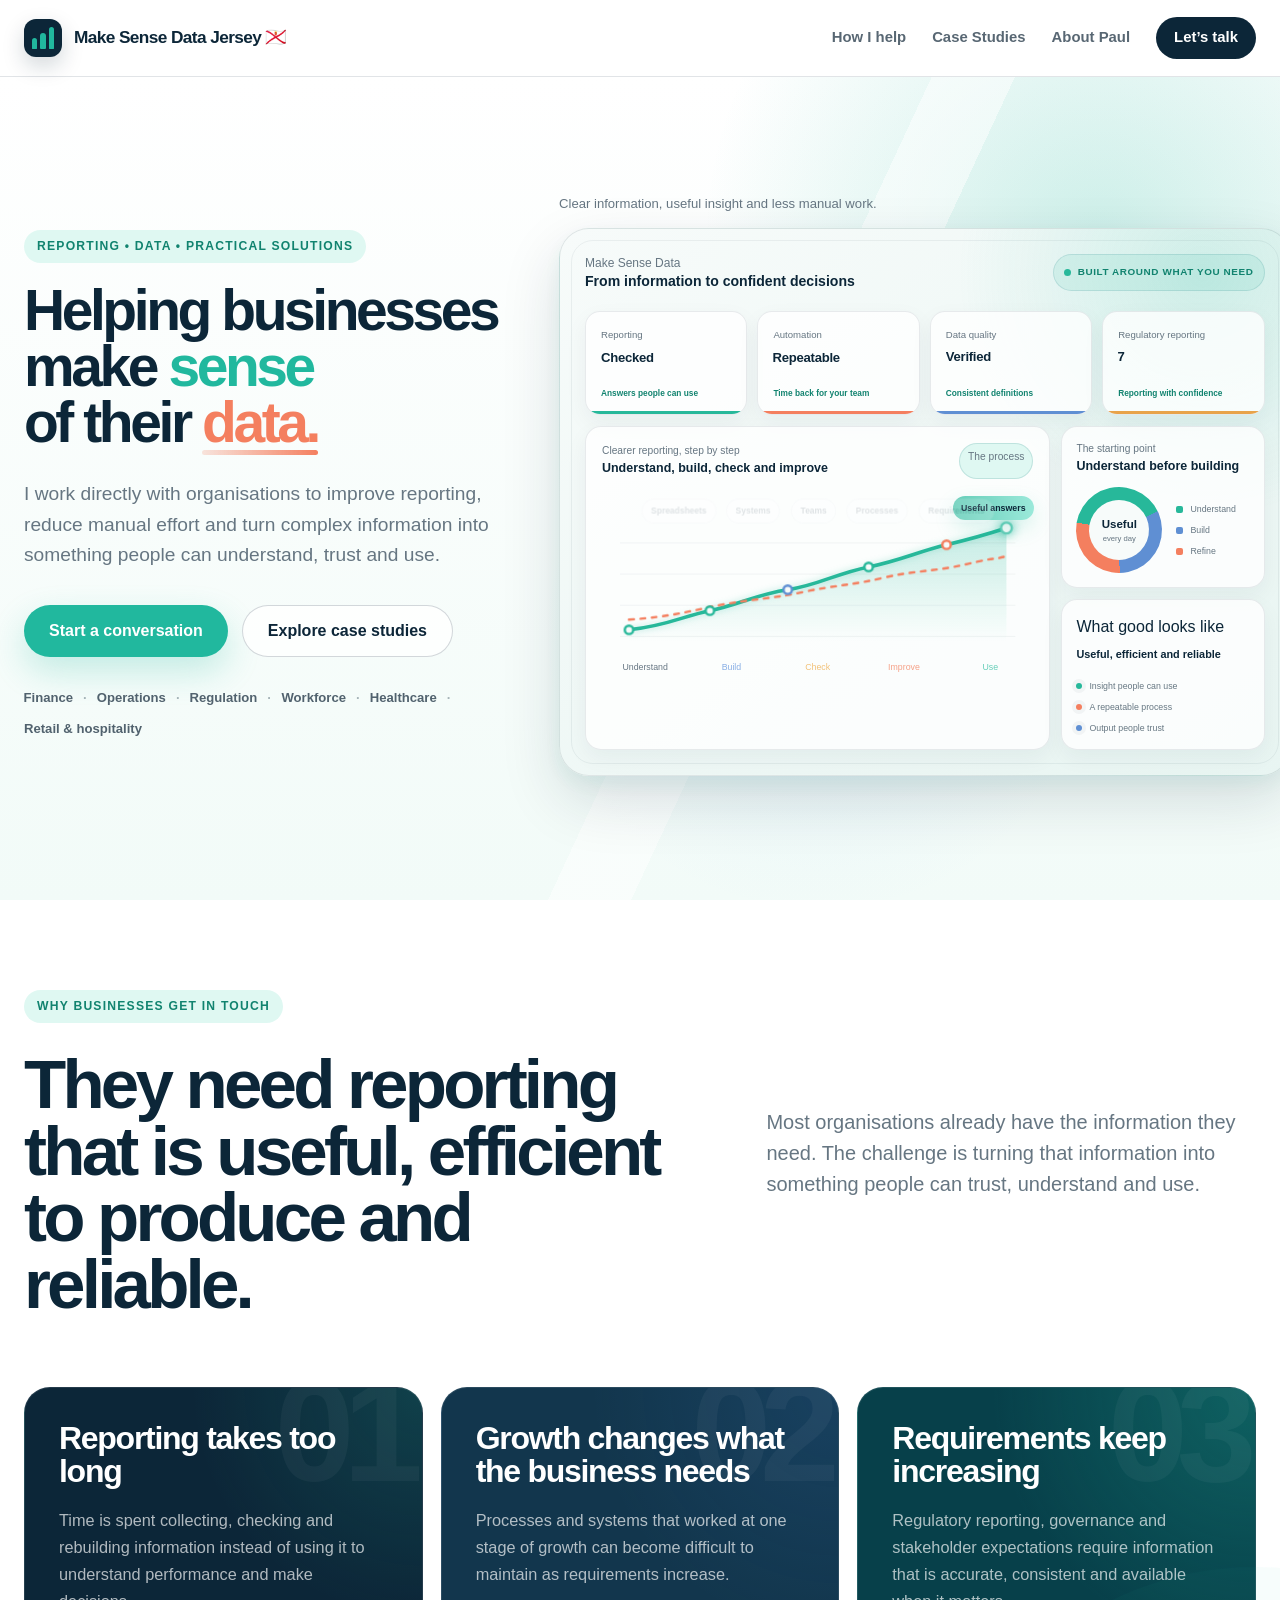
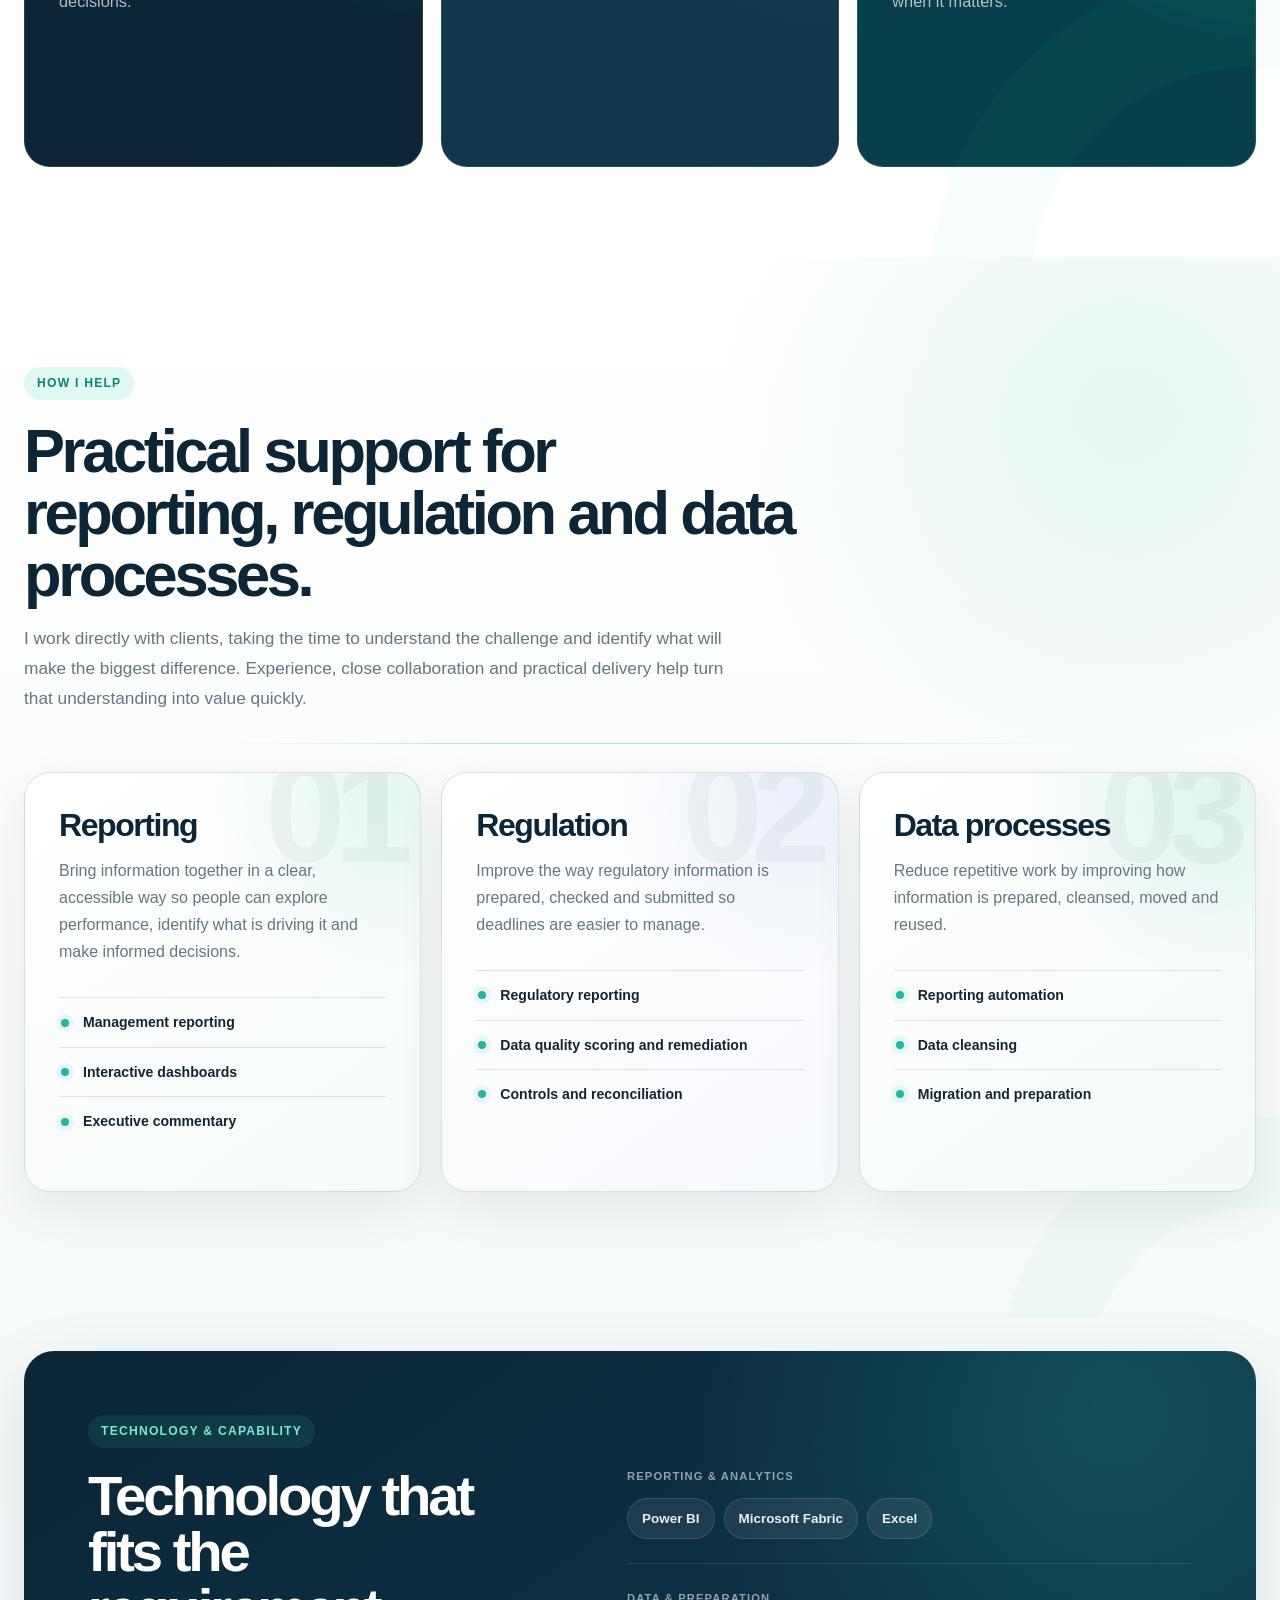
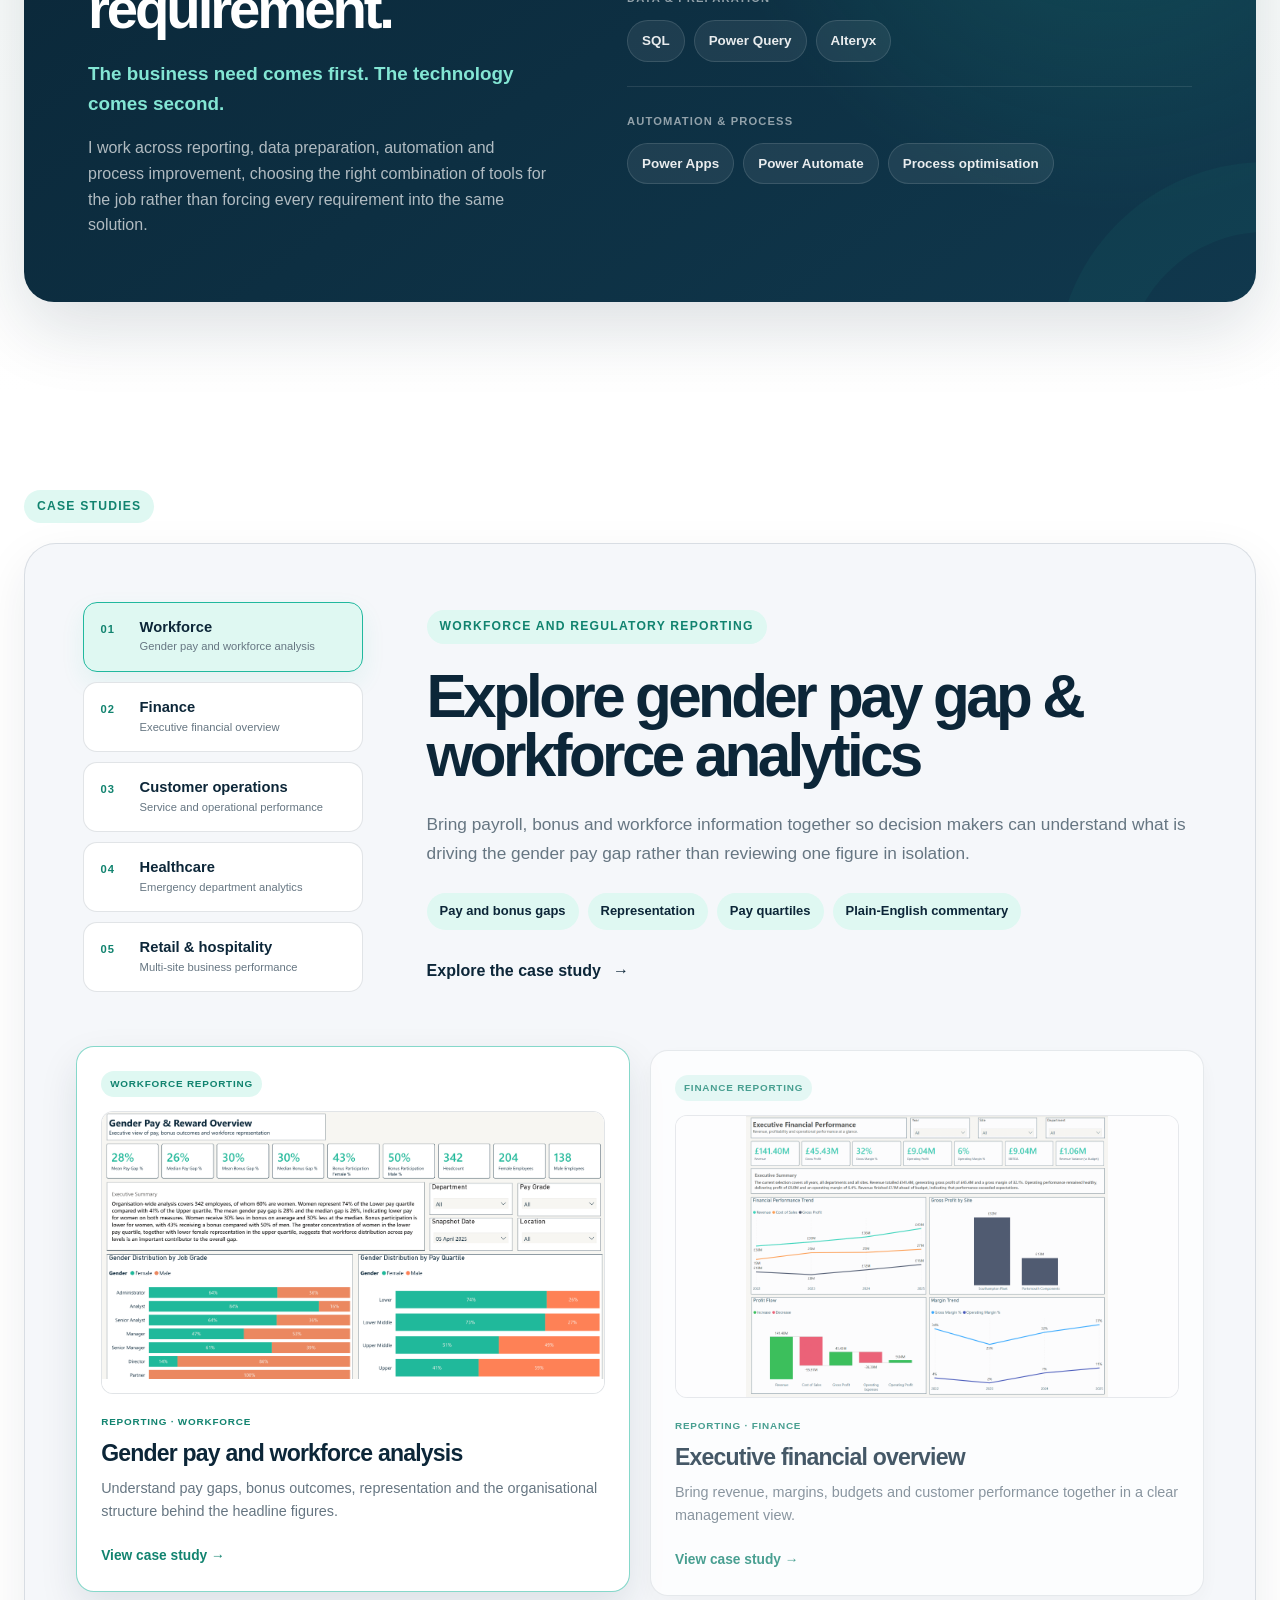
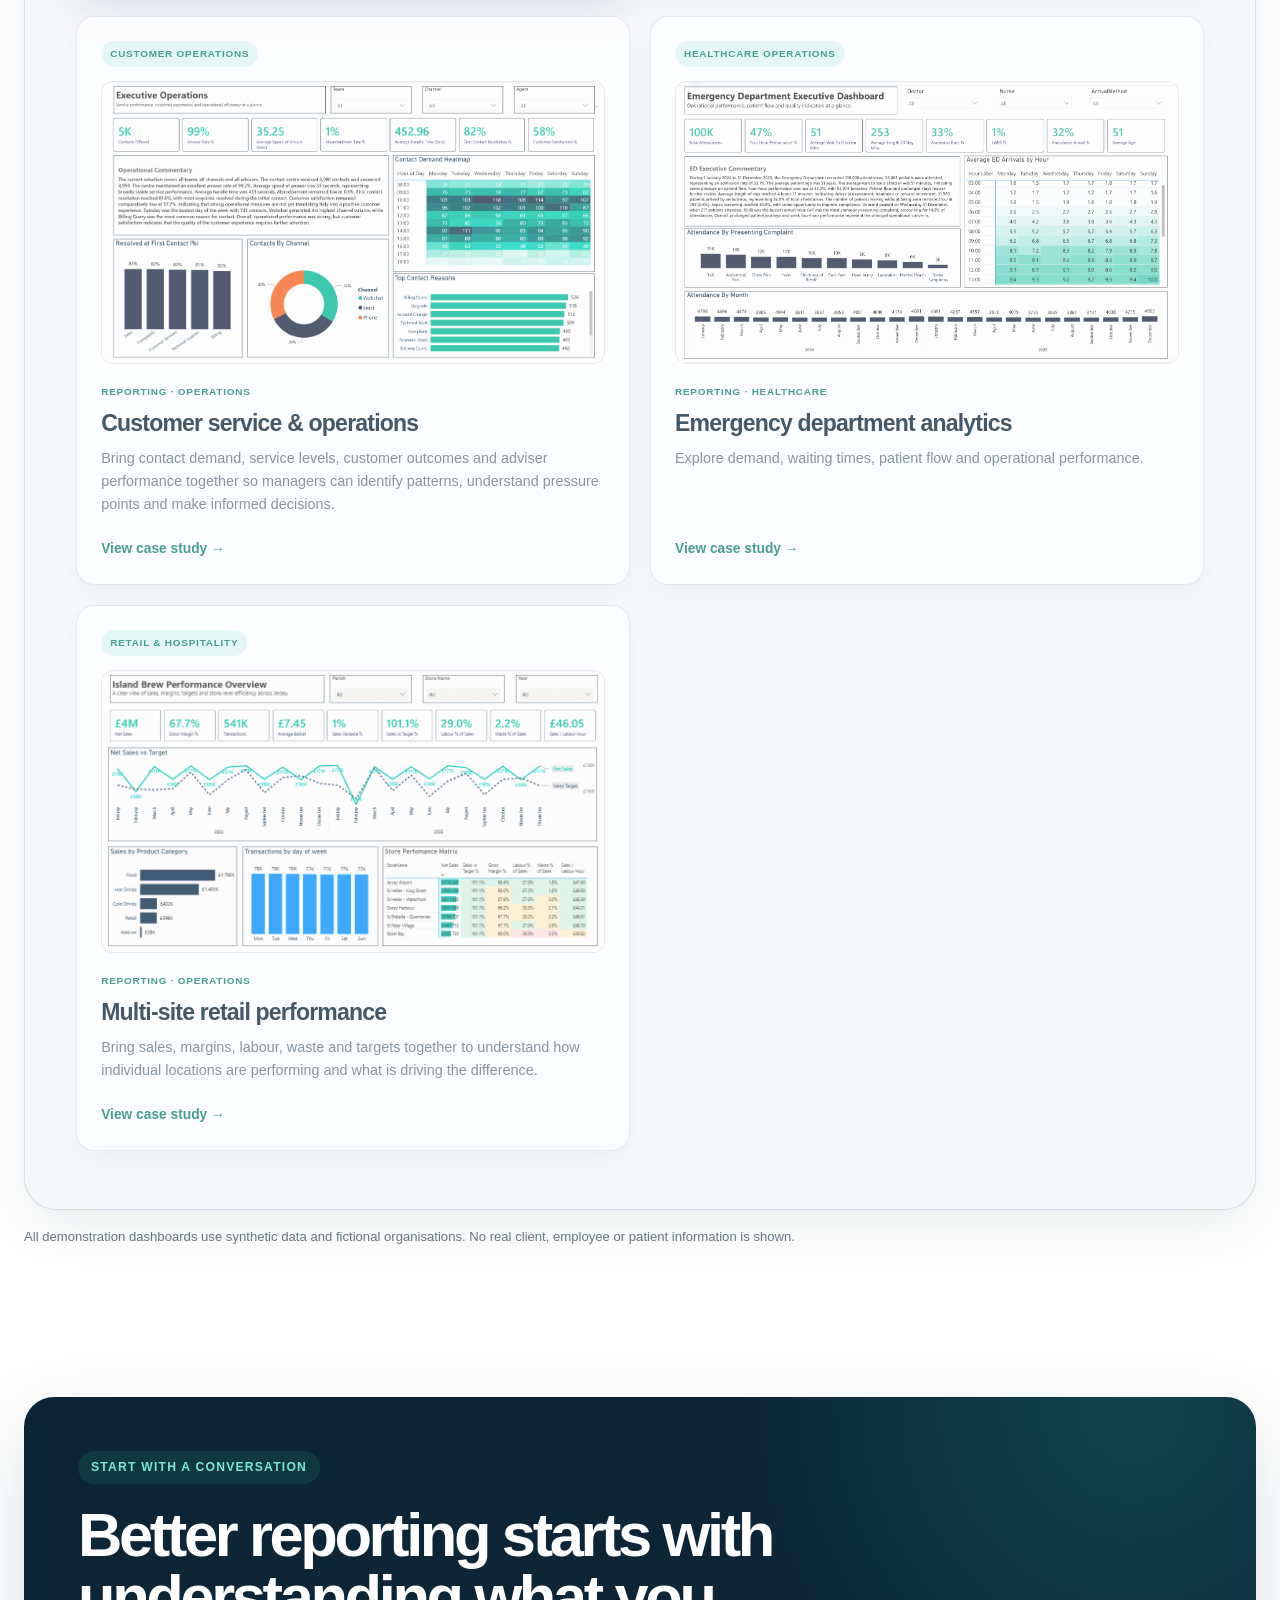
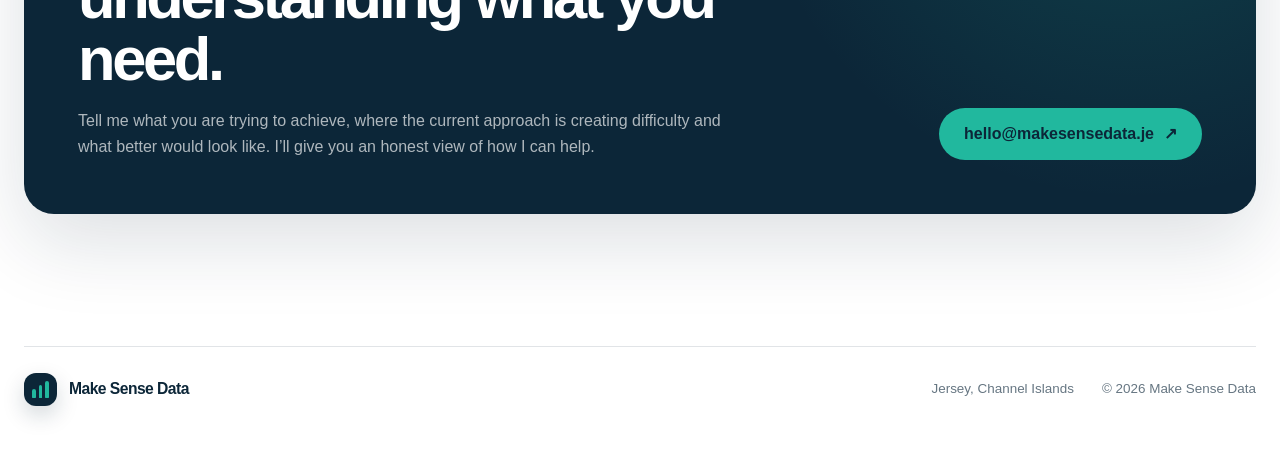
==== commit e6899971: "Update website" ====
--- a/index.html
+++ b/index.html
@@ -56,8 +56,8 @@
   }
   </script>
 
-  <link rel="stylesheet" href="css/style.css?v=20260810-2">
-  <script src="js/app.js?v=20260810-2" defer></script>
+  <link rel="stylesheet" href="css/style.css?v=20260813-1">
+  <script src="js/app.js?v=20260813-1" defer></script>
 
 </head>
 
@@ -112,7 +112,6 @@
 
         <a href="#services">How I help</a>
         <a href="#work">Case Studies</a>
-    
         <a class="nav-about" href="about/">About Paul</a>
         <a class="nav-cta" href="#contact">Let’s talk</a>
 
@@ -137,8 +136,6 @@
         <div class="hero-grid">
 
 
-          <!-- HERO COPY -->
-
           <div class="hero-copy">
 
             <p class="eyebrow">
@@ -148,25 +145,26 @@
 
             <h1 class="hero-title">
 
-  <span class="hero-line hero-line-one">
-    Helping businesses
-  </span>
-
-  <span class="hero-line hero-line-two">
-    make
-    <span class="hero-accent hero-accent-teal">
-      sense
-    </span>
-  </span>
-
-  <span class="hero-line hero-line-three">
-    of their
-    <span class="hero-accent hero-accent-coral">
-      data.
-    </span>
-  </span>
-
-</h1>
+              <span class="hero-line hero-line-one">
+                Helping businesses
+              </span>
+
+              <span class="hero-line hero-line-two">
+                make
+                <span class="hero-accent hero-accent-teal">
+                  sense
+                </span>
+              </span>
+
+              <span class="hero-line hero-line-three">
+                of their
+                <span class="hero-accent hero-accent-coral">
+                  data.
+                </span>
+              </span>
+
+            </h1>
+
 
             <p class="lead">
               I work directly with organisations to improve reporting, reduce
@@ -201,6 +199,7 @@
               <span>Regulation</span>
               <span>Workforce</span>
               <span>Healthcare</span>
+              <span>Retail &amp; hospitality</span>
 
             </div>
 
@@ -214,7 +213,6 @@
           <div class="hero-dashboard">
 
             <p class="hero-dashboard-intro">
-             
               <span>Clear information, useful insight and less manual work.</span>
             </p>
 
@@ -628,7 +626,7 @@
 
                     <div>
 
-                        <span>
+                      <span>
                         What good looks like
                       </span>
 
@@ -672,115 +670,105 @@
     </section>
 
 
-
-
-
     <!-- ==================================================
          WHY BUSINESSES GET IN TOUCH
          ================================================== -->
 
     <section class="why-section">
 
-  <div class="container">
-
-    <div class="why-grid">
-
-      <div class="why-heading reveal">
-
-        <p class="eyebrow">
-          Why businesses get in touch
-        </p>
-
-        <h2>
-          They need reporting that is useful, efficient to produce and reliable.
-        </h2>
+      <div class="container">
+
+        <div class="why-grid">
+
+          <div class="why-heading reveal">
+
+            <p class="eyebrow">
+              Why businesses get in touch
+            </p>
+
+            <h2>
+              They need reporting that is useful, efficient to produce and reliable.
+            </h2>
+
+          </div>
+
+
+          <div class="why-intro reveal">
+
+            <p>
+              Most organisations already have the information they need.
+              The challenge is turning that information into something
+              people can trust, understand and use.
+            </p>
+
+          </div>
+
+        </div>
+
+
+        <div class="why-problems reveal-group">
+
+
+          <article class="why-problem reveal" data-step="01">
+
+            <div>
+
+              <h3>
+                Reporting takes too long
+              </h3>
+
+              <p>
+                Time is spent collecting, checking and rebuilding information
+                instead of using it to understand performance and make decisions.
+              </p>
+
+            </div>
+
+          </article>
+
+
+          <article class="why-problem reveal" data-step="02">
+
+            <div>
+
+              <h3>
+                Growth changes what the business needs
+              </h3>
+
+              <p>
+                Processes and systems that worked at one stage of growth can
+                become difficult to maintain as requirements increase.
+              </p>
+
+            </div>
+
+          </article>
+
+
+          <article class="why-problem reveal" data-step="03">
+
+            <div>
+
+              <h3>
+                Requirements keep increasing
+              </h3>
+
+              <p>
+                Regulatory reporting, governance and stakeholder expectations
+                require information that is accurate, consistent and available
+                when it matters.
+              </p>
+
+            </div>
+
+          </article>
+
+
+        </div>
 
       </div>
 
-
-      <div class="why-intro reveal">
-
-        <p>
-          Most organisations already have the information they need.
-          The challenge is turning that information into something
-          people can trust, understand and use.
-        </p>
-
-      </div>
-
-    </div>
-
-
-    <div class="why-problems reveal-group">
-
-
-      <article class="why-problem reveal" data-step="01">
-
-        <div>
-
-          <h3>
-            Reporting takes too long
-          </h3>
-
-          <p>
-            Time is spent collecting, checking and rebuilding information
-            instead of using it to understand performance and make decisions.
-          </p>
-
-        </div>
-
-      </article>
-
-
-
-      <article class="why-problem reveal" data-step="02">
-
-        <div>
-
-          <h3>
-            Growth changes what the business needs
-          </h3>
-
-          <p>
-            Processes and systems that worked at one stage of growth can
-            become difficult to maintain as requirements increase.
-          </p>
-
-        </div>
-
-      </article>
-
-
-
-      <article class="why-problem reveal" data-step="03">
-
-        <div>
-
-          <h3>
-            Requirements keep increasing
-          </h3>
-
-          <p>
-            Regulatory reporting, governance and stakeholder expectations
-            require information that is accurate, consistent and available
-            when it matters.
-          </p>
-
-        </div>
-
-      </article>
-
-
-    </div>
-
-
-   
-
-</section>
-
-        
-
-   
+    </section>
 
 
     <!-- ==================================================
@@ -812,8 +800,7 @@
         </div>
 
 
-        
-          <div class="service-pillars reveal-group">
+        <div class="service-pillars reveal-group">
 
 
           <article
@@ -889,122 +876,124 @@
 
     </section>
 
+
     <!-- ==================================================
-     TECHNOLOGY & CAPABILITY
-     ================================================== -->
-
-<section class="technology-section">
-
-  <div class="container">
-
-    <div class="technology-panel reveal">
-
-      <div class="technology-copy">
-
-        <p class="eyebrow dark-eyebrow">
-          Technology &amp; capability
-        </p>
-
-        <h2>
-          Technology that fits the requirement.
-        </h2>
-
-        <p class="technology-lead">
-          The business need comes first. The technology comes second.
-        </p>
-
-        <p class="technology-text">
-          I work across reporting, data preparation, automation and process
-          improvement, choosing the right combination of tools for the job
-          rather than forcing every requirement into the same solution.
-        </p>
+         TECHNOLOGY & CAPABILITY
+         ================================================== -->
+
+    <section class="technology-section">
+
+      <div class="container">
+
+        <div class="technology-panel reveal">
+
+          <div class="technology-copy">
+
+            <p class="eyebrow dark-eyebrow">
+              Technology &amp; capability
+            </p>
+
+            <h2>
+              Technology that fits the requirement.
+            </h2>
+
+            <p class="technology-lead">
+              The business need comes first. The technology comes second.
+            </p>
+
+            <p class="technology-text">
+              I work across reporting, data preparation, automation and process
+              improvement, choosing the right combination of tools for the job
+              rather than forcing every requirement into the same solution.
+            </p>
+
+          </div>
+
+
+          <div class="technology-stack">
+
+            <div class="technology-group">
+
+              <span class="technology-group-label">
+                Reporting &amp; analytics
+              </span>
+
+              <div class="technology-pills">
+
+                <span>Power BI</span>
+                <span>Microsoft Fabric</span>
+                <span>Excel</span>
+
+              </div>
+
+            </div>
+
+
+            <div class="technology-group">
+
+              <span class="technology-group-label">
+                Data &amp; preparation
+              </span>
+
+              <div class="technology-pills">
+
+                <span>SQL</span>
+                <span>Power Query</span>
+                <span>Alteryx</span>
+
+              </div>
+
+            </div>
+
+
+            <div class="technology-group">
+
+              <span class="technology-group-label">
+                Automation &amp; process
+              </span>
+
+              <div class="technology-pills">
+
+                <span>Power Apps</span>
+                <span>Power Automate</span>
+                <span>Process optimisation</span>
+
+              </div>
+
+            </div>
+
+          </div>
+
+        </div>
 
       </div>
 
-
-      <div class="technology-stack">
-
-        <div class="technology-group">
-
-          <span class="technology-group-label">
-            Reporting &amp; analytics
-          </span>
-
-          <div class="technology-pills">
-
-            <span>Power BI</span>
-            <span>Microsoft Fabric</span>
-            <span>Excel</span>
-
-          </div>
-
-        </div>
-
-
-        <div class="technology-group">
-
-          <span class="technology-group-label">
-            Data &amp; preparation
-          </span>
-
-          <div class="technology-pills">
-
-            <span>SQL</span>
-            <span>Power Query</span>
-            <span>Alteryx</span>
-
-          </div>
-
-        </div>
-
-
-        <div class="technology-group">
-
-          <span class="technology-group-label">
-            Automation &amp; process
-          </span>
-
-          <div class="technology-pills">
-
-            <span>Power Apps</span>
-            <span>Power Automate</span>
-            <span>Process optimisation</span>
-
-          </div>
-
-        </div>
-
-      </div>
-
-    </div>
-
-  </div>
-
-</section>
-
-
-    
+    </section>
 
 
     <!-- ==================================================
          CASE STUDIES
          ================================================== -->
 
-    
-         <section
+    <section
       class="case-browser-section"
       id="work"
     >
 
       <div class="container">
+
         <p class="eyebrow">
-  Case studies
-</p>
+          Case studies
+        </p>
+
 
         <div class="case-browser">
 
 
           <div class="case-browser-feature">
+
+
+            <!-- CASE STUDY MENU -->
 
             <div class="case-browser-menu" aria-label="Choose a case study">
 
@@ -1019,6 +1008,7 @@
                 <small>Gender pay and workforce analysis</small>
               </button>
 
+
               <button
                 type="button"
                 data-case-menu="1"
@@ -1029,6 +1019,7 @@
                 <small>Executive financial overview</small>
               </button>
 
+
               <button
                 type="button"
                 data-case-menu="2"
@@ -1039,6 +1030,7 @@
                 <small>Service and operational performance</small>
               </button>
 
+
               <button
                 type="button"
                 data-case-menu="3"
@@ -1049,10 +1041,23 @@
                 <small>Emergency department analytics</small>
               </button>
 
+
+              <button
+                type="button"
+                data-case-menu="4"
+                aria-pressed="false"
+              >
+                <span>05</span>
+                <strong>Retail &amp; hospitality</strong>
+                <small>Multi-site business performance</small>
+              </button>
+
             </div>
 
 
-            <!-- GENDER PAY -->
+            <!-- ==================================================
+                 GENDER PAY COPY
+                 ================================================== -->
 
             <div
               class="case-browser-copy is-active"
@@ -1093,7 +1098,9 @@
             </div>
 
 
-            <!-- EXECUTIVE FINANCE -->
+            <!-- ==================================================
+                 FINANCE COPY
+                 ================================================== -->
 
             <div
               class="case-browser-copy"
@@ -1134,7 +1141,9 @@
             </div>
 
 
-            <!-- CUSTOMER SERVICES -->
+            <!-- ==================================================
+                 CUSTOMER SERVICES COPY
+                 ================================================== -->
 
             <div
               class="case-browser-copy"
@@ -1150,7 +1159,9 @@
               </h2>
 
               <p class="case-browser-intro">
-                Bring contact demand, service levels, customer outcomes and adviser performance together so managers can identify patterns, understand pressure points and make informed decisions.
+                Bring contact demand, service levels, customer outcomes and
+                adviser performance together so managers can identify patterns,
+                understand pressure points and make informed decisions.
               </p>
 
               <div class="case-browser-tags">
@@ -1173,7 +1184,9 @@
             </div>
 
 
-            <!-- HEALTHCARE -->
+            <!-- ==================================================
+                 HEALTHCARE COPY
+                 ================================================== -->
 
             <div
               class="case-browser-copy"
@@ -1213,8 +1226,55 @@
 
             </div>
 
+
+            <!-- ==================================================
+                 ISLAND BREW COPY
+                 ================================================== -->
+
+            <div
+              class="case-browser-copy"
+              data-case-copy="4"
+            >
+
+              <p class="eyebrow">
+                RETAIL &amp; HOSPITALITY
+              </p>
+
+              <h2>
+                Explore multi-site business performance
+              </h2>
+
+              <p class="case-browser-intro">
+                Bring sales, margins, targets, staffing and waste together so
+                managers can compare locations, understand what is driving
+                performance and see where attention is needed.
+              </p>
+
+              <div class="case-browser-tags">
+
+                <span>Sales</span>
+                <span>Profitability</span>
+                <span>Labour efficiency</span>
+                <span>Store performance</span>
+
+              </div>
+
+              <a
+                class="case-browser-main-link"
+                href="island-brew-analytics/"
+              >
+                Explore the case study
+                <span aria-hidden="true">→</span>
+              </a>
+
+            </div>
+
           </div>
 
+
+          <!-- ==================================================
+               CASE STUDY CARDS
+               ================================================== -->
 
           <div class="case-browser-panel">
 
@@ -1354,7 +1414,10 @@
                 </h3>
 
                 <p>
-                  Bring contact demand, service levels, customer outcomes and adviser performance together so managers can identify patterns, understand pressure points and make informed decisions.
+                  Bring contact demand, service levels, customer outcomes and
+                  adviser performance together so managers can identify
+                  patterns, understand pressure points and make informed
+                  decisions.
                 </p>
 
                 <a
@@ -1415,8 +1478,60 @@
 
               </div>
 
+
+              <!-- ISLAND BREW -->
+
+              <div
+                class="case-browser-card"
+                data-case-card="4"
+                role="button"
+                tabindex="0"
+                aria-pressed="false"
+              >
+
+                <span class="case-card-status case-card-status-featured">
+                  Retail &amp; hospitality
+                </span>
+
+                <div class="case-card-image case-card-image-live">
+
+                  <img
+                    src="images/island-brew-dashboard.png"
+                    alt="Island Brew multi-site retail performance dashboard"
+                    loading="lazy"
+                    width="1200"
+                    height="675"
+                  >
+
+                </div>
+
+                <p class="case-card-type">
+                  Reporting · Operations
+                </p>
+
+                <h3>
+                  Multi-site retail performance
+                </h3>
+
+                <p>
+                  Bring sales, margins, labour, waste and targets together to
+                  understand how individual locations are performing and what
+                  is driving the difference.
+                </p>
+
+                <a
+                  class="case-card-link"
+                  href="island-brew-analytics/"
+                >
+                  View case study →
+                </a>
+
+              </div>
+
             </div>
 
+
+            <!-- CAROUSEL CONTROLS -->
 
             <button
               class="case-browser-arrow case-browser-arrow-prev"
@@ -1464,6 +1579,12 @@
                 aria-label="Emergency Department analytics"
               ></button>
 
+              <button
+                type="button"
+                data-case-browser-dot="4"
+                aria-label="Multi-site retail performance"
+              ></button>
+
             </div>
 
           </div>
@@ -1482,9 +1603,6 @@
     </section>
 
 
-    
-
-
     <!-- ==================================================
          CONTACT
          ================================================== -->
@@ -1509,7 +1627,9 @@
             </h2>
 
             <p>
-              Tell me what you are trying to achieve, where the current approach is creating difficulty and what better would look like. I’ll give you an honest view of how I can help.
+              Tell me what you are trying to achieve, where the current
+              approach is creating difficulty and what better would look like.
+              I’ll give you an honest view of how I can help.
             </p>
 
           </div>
@@ -1576,4 +1696,4 @@
 
 </body>
 
-</html>
+</html>
--- a/css/style.css
+++ b/css/style.css
@@ -5590,6 +5590,98 @@
 .technology-pills { display: flex; flex-wrap: wrap; gap: 9px; }
 .technology-pills span { padding: 9px 14px; border: 1px solid rgba(255,255,255,.12); border-radius: 999px; color: rgba(255,255,255,.9); background: rgba(255,255,255,.07); font-size: .84rem; font-weight: 750; transition: transform .2s ease, background .2s ease; }
 .technology-pills span:hover { transform: translateY(-2px); background: rgba(33,184,158,.12); }
+
+@media(max-width:980px){
+  .technology-panel{
+    grid-template-columns:minmax(0,1fr);
+    align-items:start;
+    gap:42px;
+  }
+
+  .technology-copy,
+  .technology-stack,
+  .technology-group,
+  .technology-pills{
+    min-width:0;
+  }
+}
+
+@media(max-width:600px){
+  .technology-section{
+    padding:20px 0 68px;
+  }
+
+  .technology-panel{
+    padding:34px 24px 38px;
+    gap:38px;
+    border-radius:23px;
+  }
+
+  .technology-panel::after{
+    width:280px;
+    height:280px;
+    right:-175px;
+    bottom:-190px;
+    border-width:48px;
+  }
+
+  .technology-copy .eyebrow{
+    width:max-content;
+    max-width:100%;
+    margin-bottom:20px;
+    white-space:normal;
+    font-size:.66rem;
+    line-height:1.25;
+  }
+
+  .technology-copy h2{
+    max-width:8ch;
+    font-size:clamp(2.65rem,13vw,3.55rem);
+    line-height:.98;
+  }
+
+  .technology-lead{
+    max-width:24ch;
+    margin-top:24px;
+    font-size:1rem;
+    line-height:1.5;
+  }
+
+  .technology-text{
+    margin-top:16px;
+    font-size:.92rem;
+    line-height:1.65;
+  }
+
+  .technology-stack{
+    width:100%;
+    gap:22px;
+  }
+
+  .technology-group{
+    width:100%;
+    padding-bottom:22px;
+  }
+
+  .technology-group-label{
+    margin-bottom:11px;
+    font-size:.65rem;
+    line-height:1.35;
+  }
+
+  .technology-pills{
+    width:100%;
+    gap:8px;
+  }
+
+  .technology-pills span{
+    max-width:100%;
+    padding:8px 11px;
+    font-size:.76rem;
+    line-height:1.25;
+    white-space:normal;
+  }
+}
 
 /* Preserve dashboard screenshot proportions without stretching. */
 .case-card-image-live img {
@@ -5893,3 +5985,182 @@
     transform:none;
   }
 }
+
+/* =========================================================
+   HOW I HELP — LIGHT CARD TREATMENT
+   Scoped to the homepage services section only.
+   ========================================================= */
+
+.services-section .service-pillar{
+  color:var(--navy);
+  border-color:var(--line);
+  background:
+    radial-gradient(
+      circle at 92% 4%,
+      rgba(33,184,158,.10),
+      transparent 34%
+    ),
+    linear-gradient(
+      145deg,
+      #ffffff,
+      #f5fbf9
+    );
+  box-shadow:
+    0 18px 48px
+    rgba(12,38,56,.08);
+}
+
+.services-section .service-pillar:nth-child(2){
+  background:
+    radial-gradient(
+      circle at 88% 5%,
+      rgba(95,143,211,.10),
+      transparent 35%
+    ),
+    linear-gradient(
+      145deg,
+      #ffffff,
+      #f6f9fd
+    );
+}
+
+.services-section .service-pillar:nth-child(3){
+  background:
+    radial-gradient(
+      circle at 88% 5%,
+      rgba(33,184,158,.12),
+      transparent 35%
+    ),
+    linear-gradient(
+      145deg,
+      #ffffff,
+      #f3faf8
+    );
+}
+
+.services-section .service-pillar:hover{
+  border-color:rgba(33,184,158,.38);
+  box-shadow:
+    0 26px 62px
+    rgba(12,38,56,.12);
+}
+
+.services-section .service-pillar::before{
+  color:rgba(12,38,56,.045);
+}
+
+.services-section .service-pillar h3{
+  color:var(--navy);
+}
+
+.services-section .service-pillar p{
+  color:var(--muted);
+}
+
+.services-section .service-pillar li{
+  border-top-color:var(--line);
+  color:var(--ink);
+}
+
+.services-section .service-pillar li::before{
+  box-shadow:
+    0 0 0 5px
+    rgba(33,184,158,.09);
+}
+
+
+/* =========================================================
+   TECHNOLOGY — MOBILE LAYOUT
+   ========================================================= */
+
+@media(max-width:980px){
+  .technology-panel{
+    grid-template-columns:minmax(0,1fr);
+    align-items:start;
+    gap:42px;
+  }
+
+  .technology-copy,
+  .technology-stack,
+  .technology-group,
+  .technology-pills{
+    min-width:0;
+  }
+}
+
+@media(max-width:600px){
+  .technology-section{
+    padding:20px 0 68px;
+  }
+
+  .technology-panel{
+    padding:34px 24px 38px;
+    gap:38px;
+    border-radius:23px;
+  }
+
+  .technology-panel::after{
+    width:280px;
+    height:280px;
+    right:-175px;
+    bottom:-190px;
+    border-width:48px;
+  }
+
+  .technology-copy .eyebrow{
+    width:max-content;
+    max-width:100%;
+    margin-bottom:20px;
+    white-space:normal;
+    font-size:.66rem;
+    line-height:1.25;
+  }
+
+  .technology-copy h2{
+    max-width:9ch;
+    font-size:clamp(2.55rem,12.5vw,3.45rem);
+    line-height:.98;
+  }
+
+  .technology-lead{
+    max-width:28ch;
+    margin-top:24px;
+    font-size:1rem;
+    line-height:1.5;
+  }
+
+  .technology-text{
+    margin-top:16px;
+    font-size:.92rem;
+    line-height:1.65;
+  }
+
+  .technology-stack{
+    width:100%;
+    gap:22px;
+  }
+
+  .technology-group{
+    width:100%;
+    padding-bottom:22px;
+  }
+
+  .technology-group-label{
+    margin-bottom:11px;
+    font-size:.65rem;
+    line-height:1.35;
+  }
+
+  .technology-pills{
+    width:100%;
+    gap:8px;
+  }
+
+  .technology-pills span{
+    max-width:100%;
+    padding:8px 11px;
+    font-size:.76rem;
+    line-height:1.25;
+    white-space:normal;
+  }
+}
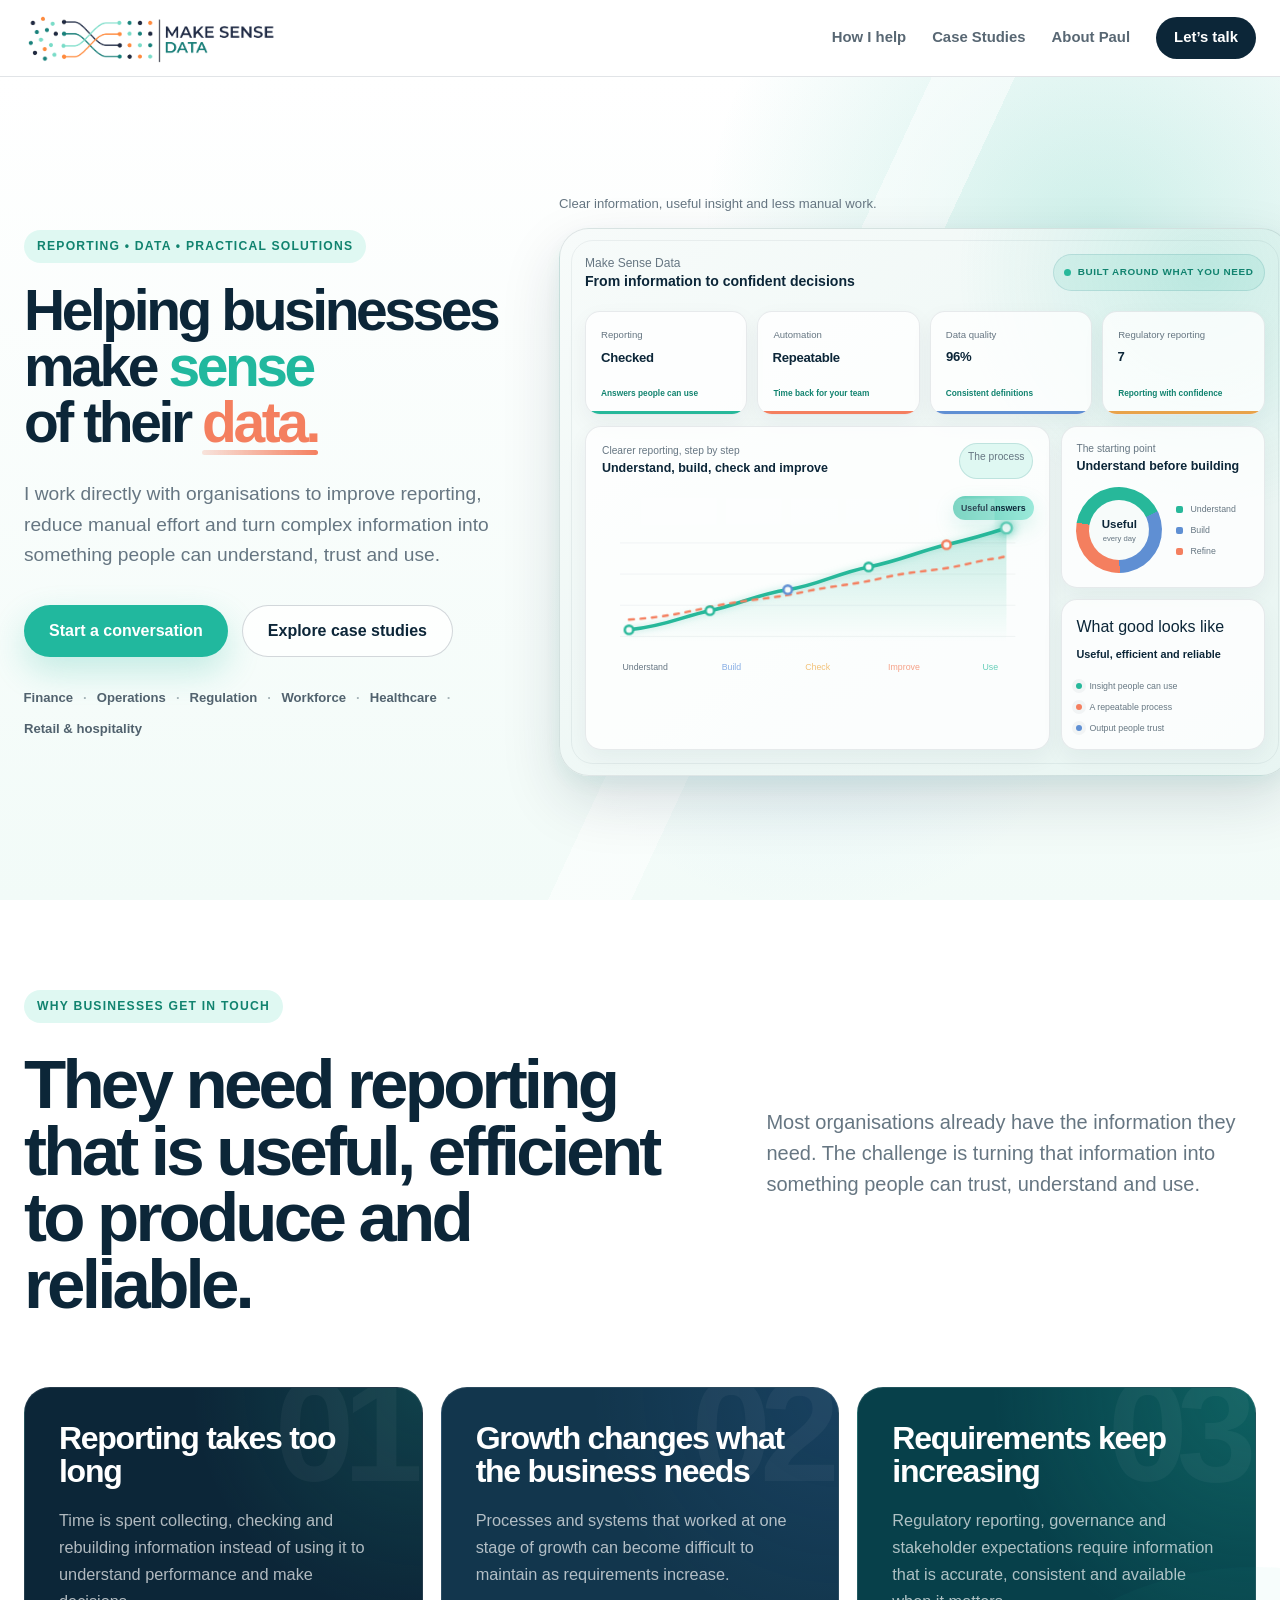
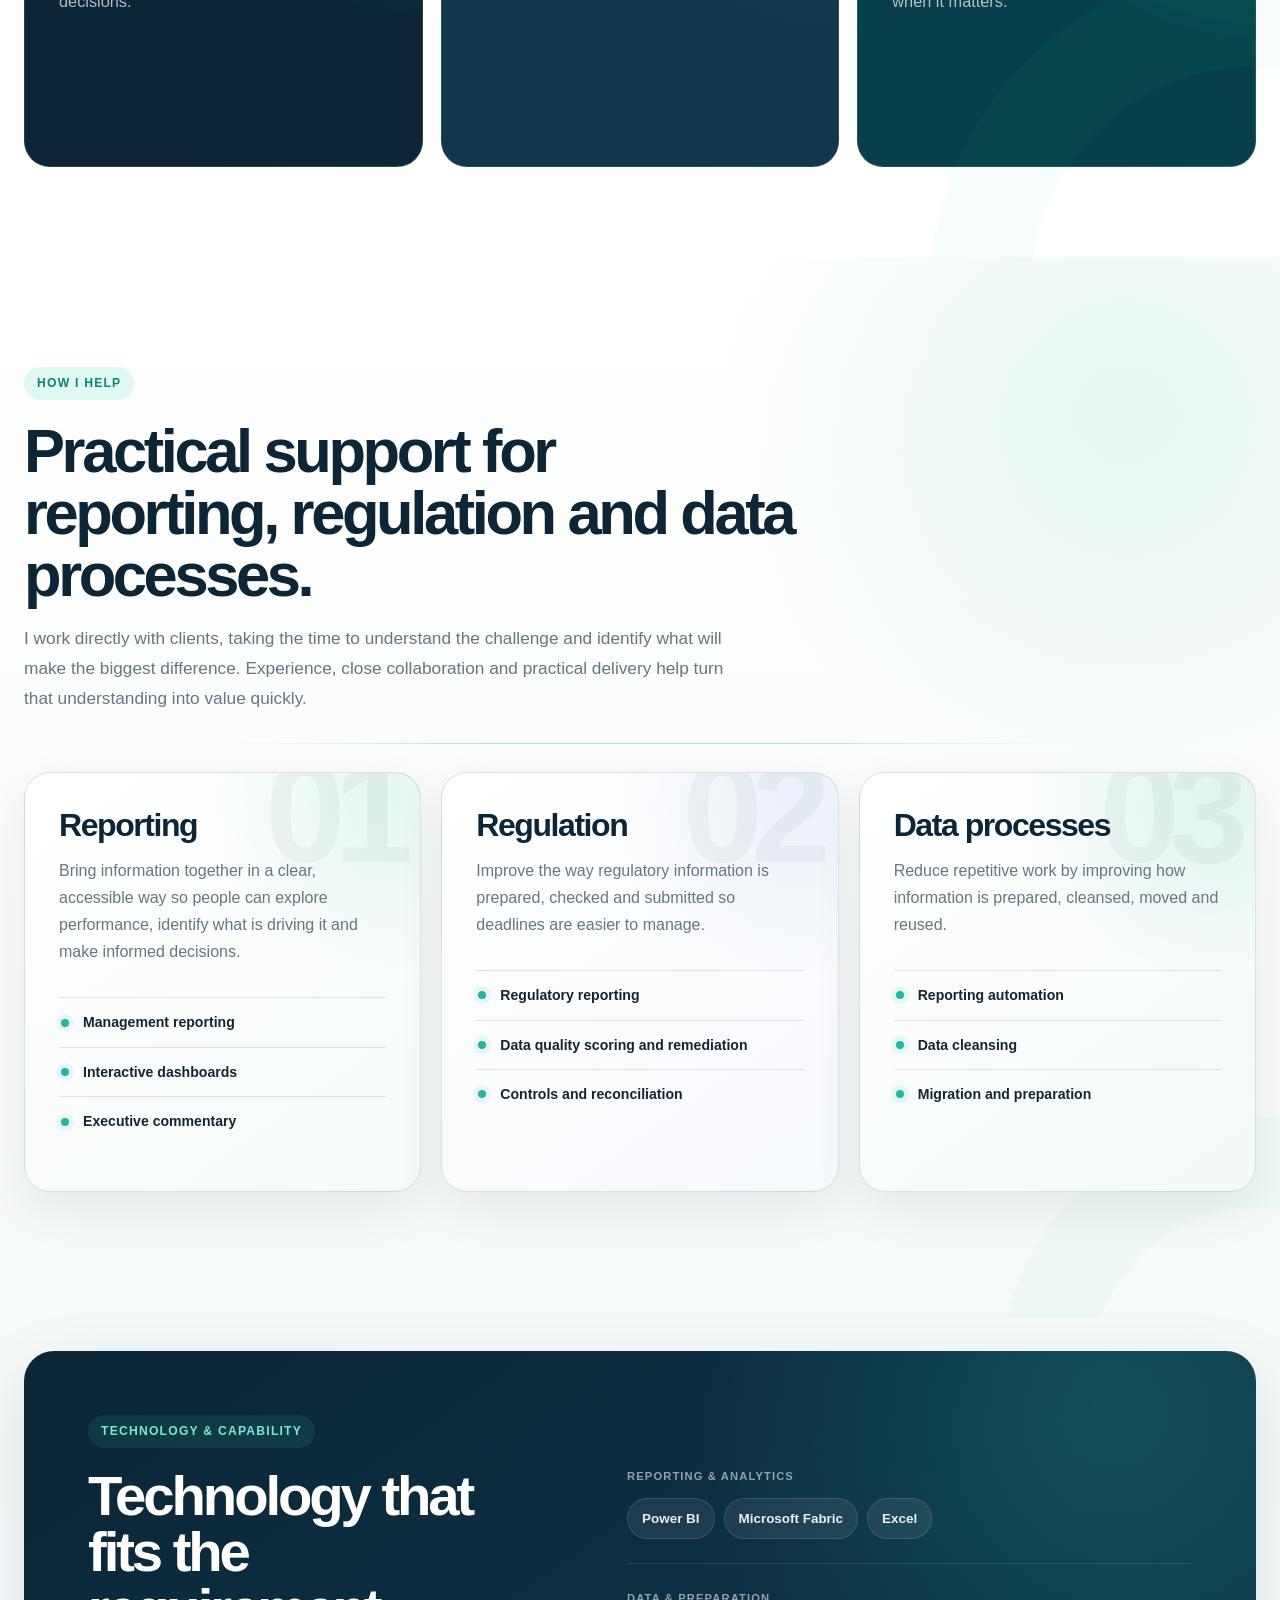
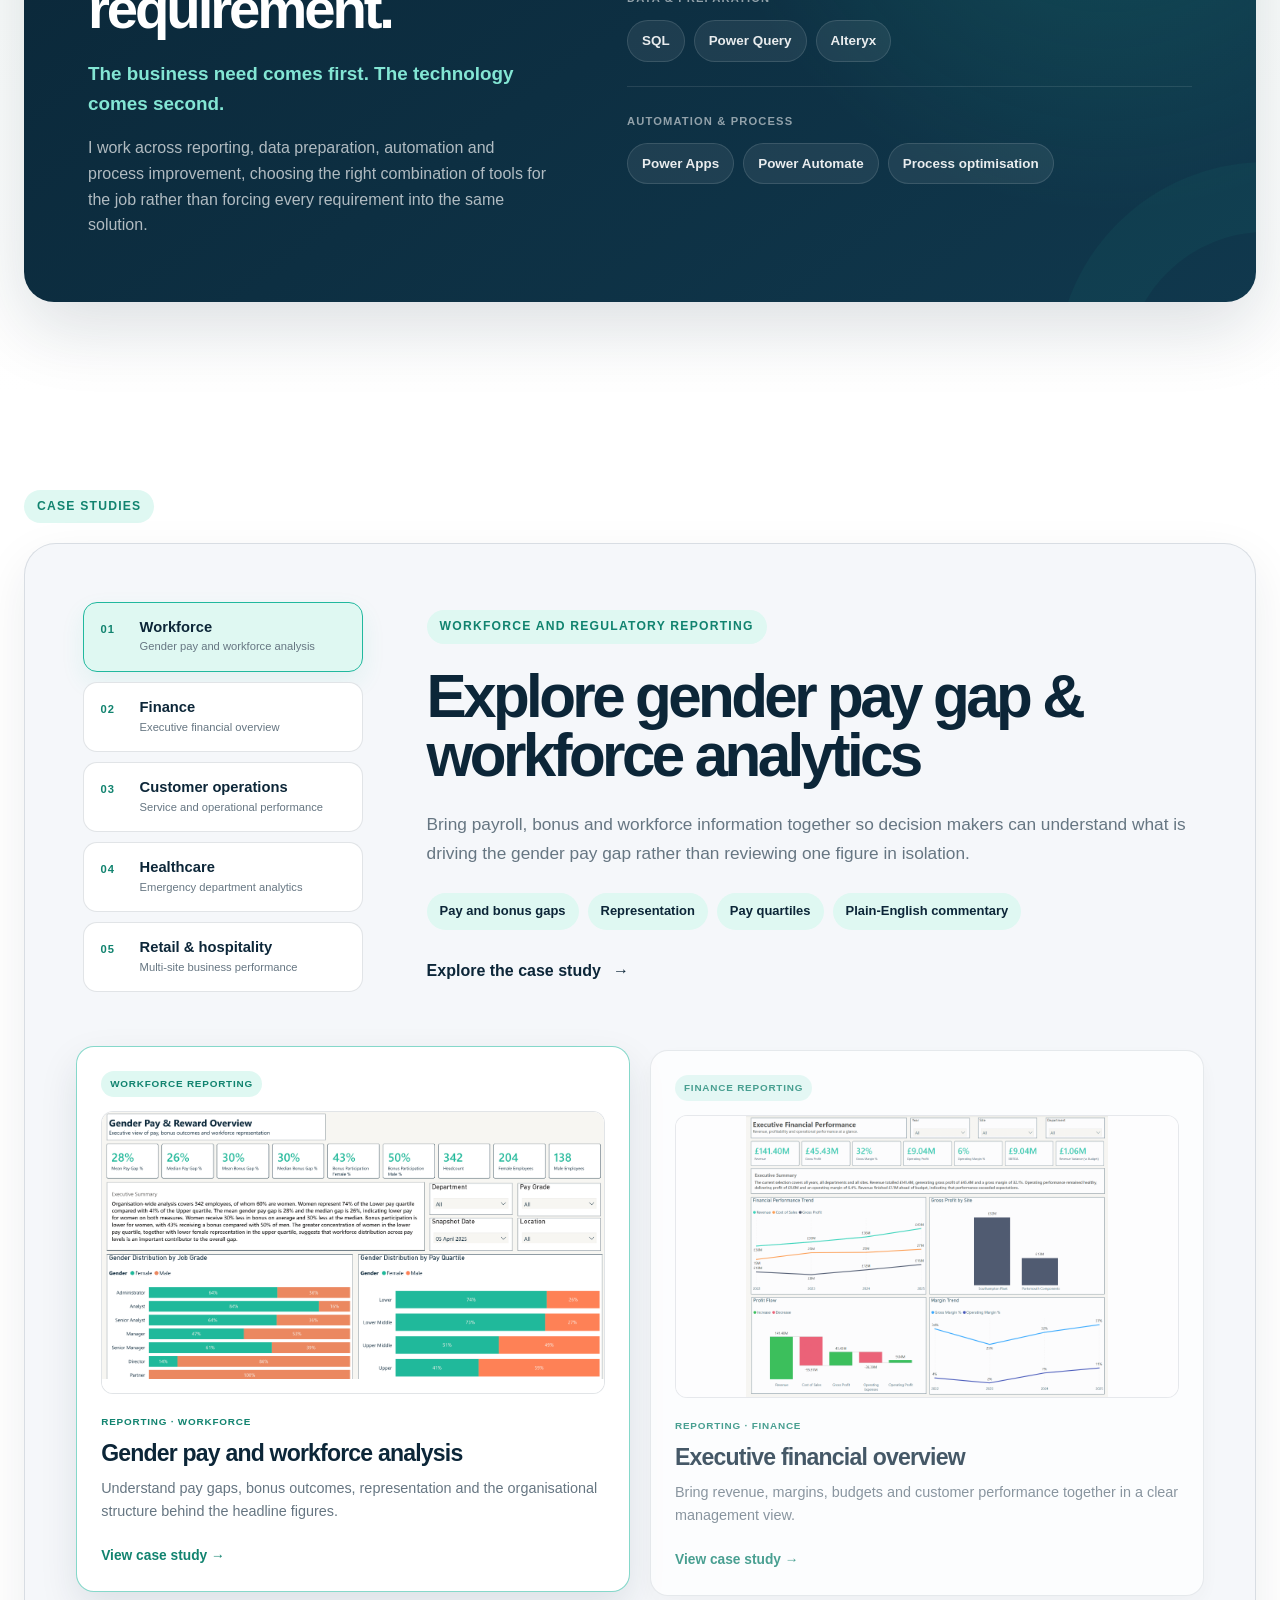
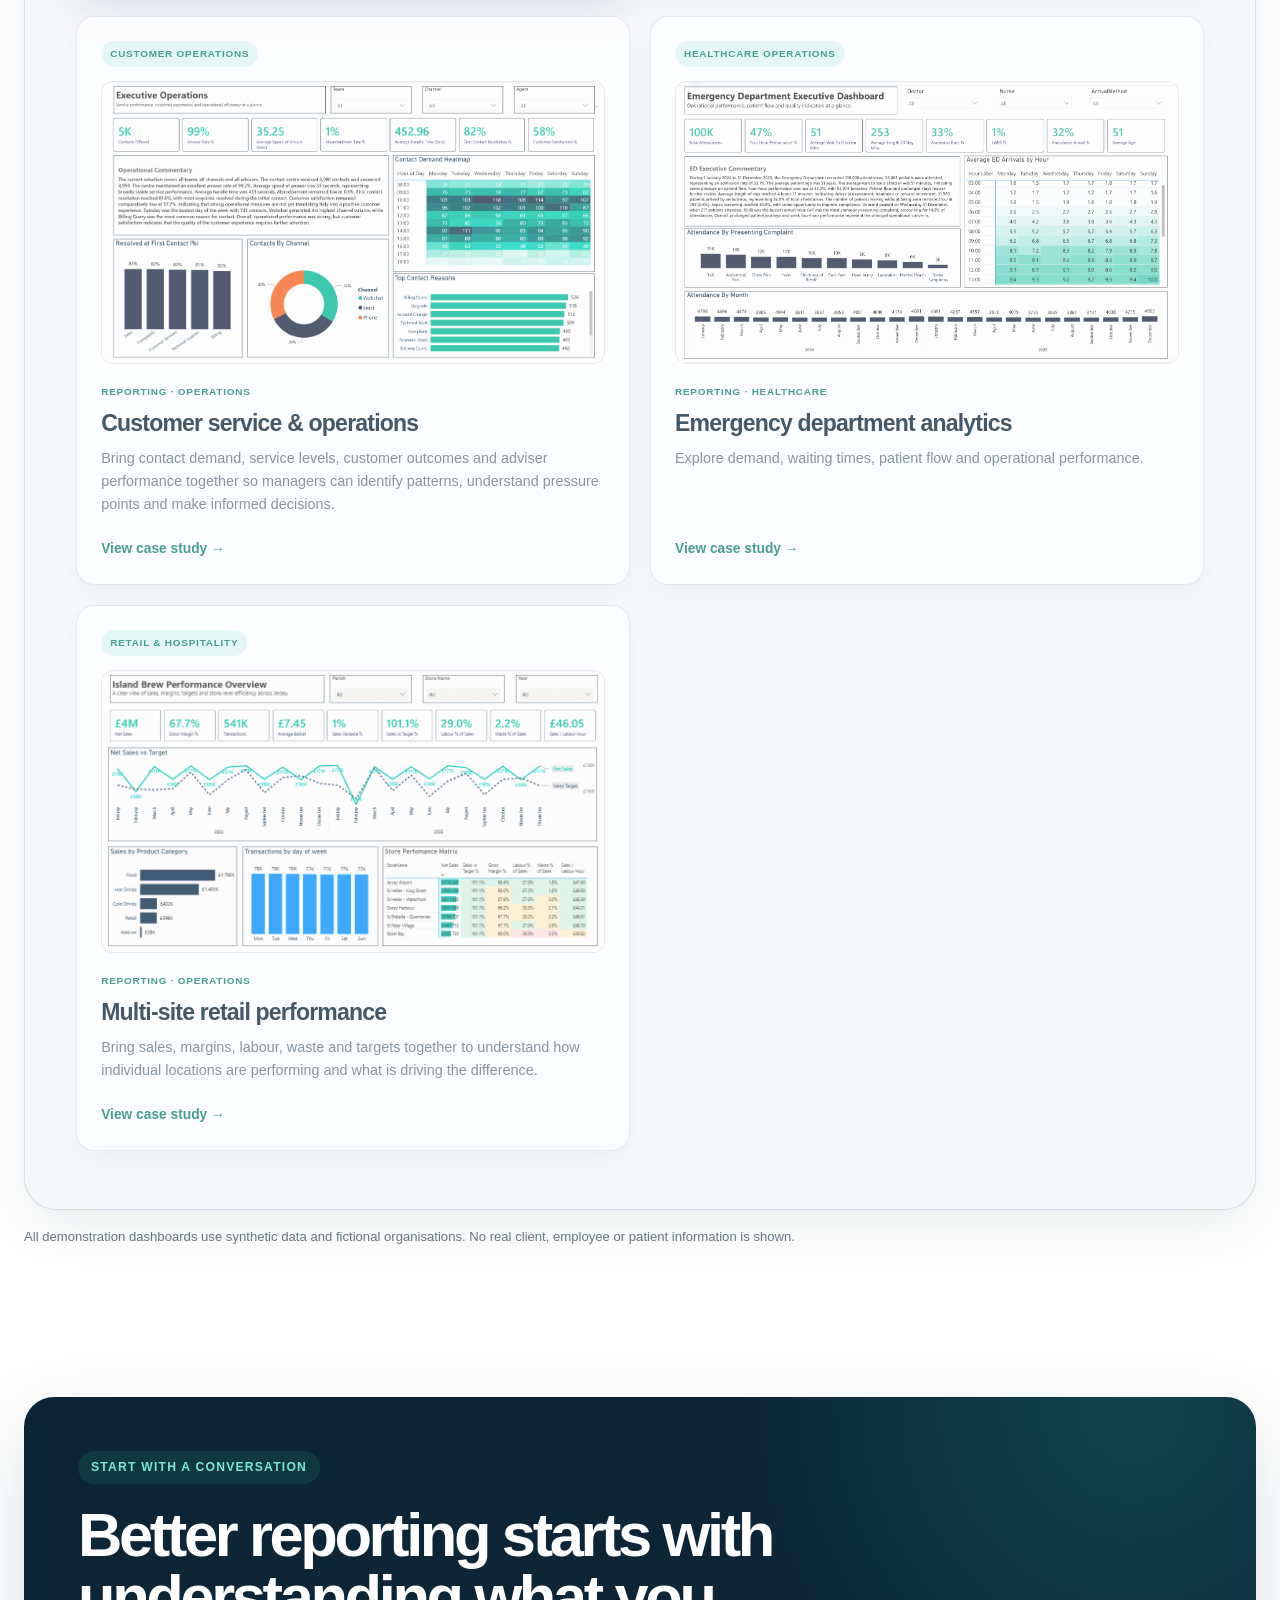
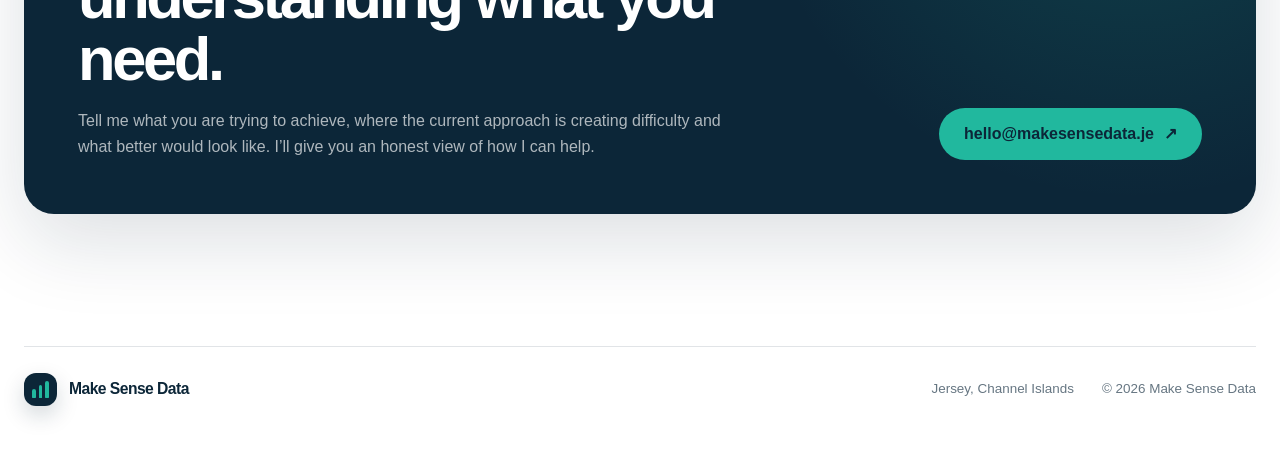
==== commit 04da6889: "Update website" ====
--- a/index.html
+++ b/index.html
@@ -73,23 +73,16 @@
     <div class="container nav-wrap">
 
       <a
-        class="brand"
-        href="#top"
-        aria-label="Make Sense Data home"
-      >
-
-        <span
-          class="brand-mark"
-          aria-hidden="true"
-        >
-          <span></span>
-          <span></span>
-          <span></span>
-        </span>
-
-        <span>Make Sense Data Jersey 🇯🇪</span>
-
-      </a>
+  class="brand brand-logo"
+  href="#top"
+  aria-label="Make Sense Data home"
+>
+  <img
+    src="images/make-sense-data-logo.png"
+    alt="Make Sense Data"
+    class="site-logo"
+  >
+</a>
 
 
       <button
--- a/css/style.css
+++ b/css/style.css
@@ -249,6 +249,31 @@
 
   font-size:1.08rem;
   line-height:1.72;
+}
+
+/* ==================================================
+   BRAND LOGO
+   ================================================== */
+
+.brand-logo {
+  display: flex;
+  align-items: center;
+  text-decoration: none;
+}
+
+.site-logo {
+  display: block;
+  width: auto;
+  height: 58px;
+  max-width: 100%;
+}
+
+@media (max-width: 700px) {
+
+  .site-logo {
+    height: 44px;
+  }
+
 }
 
 
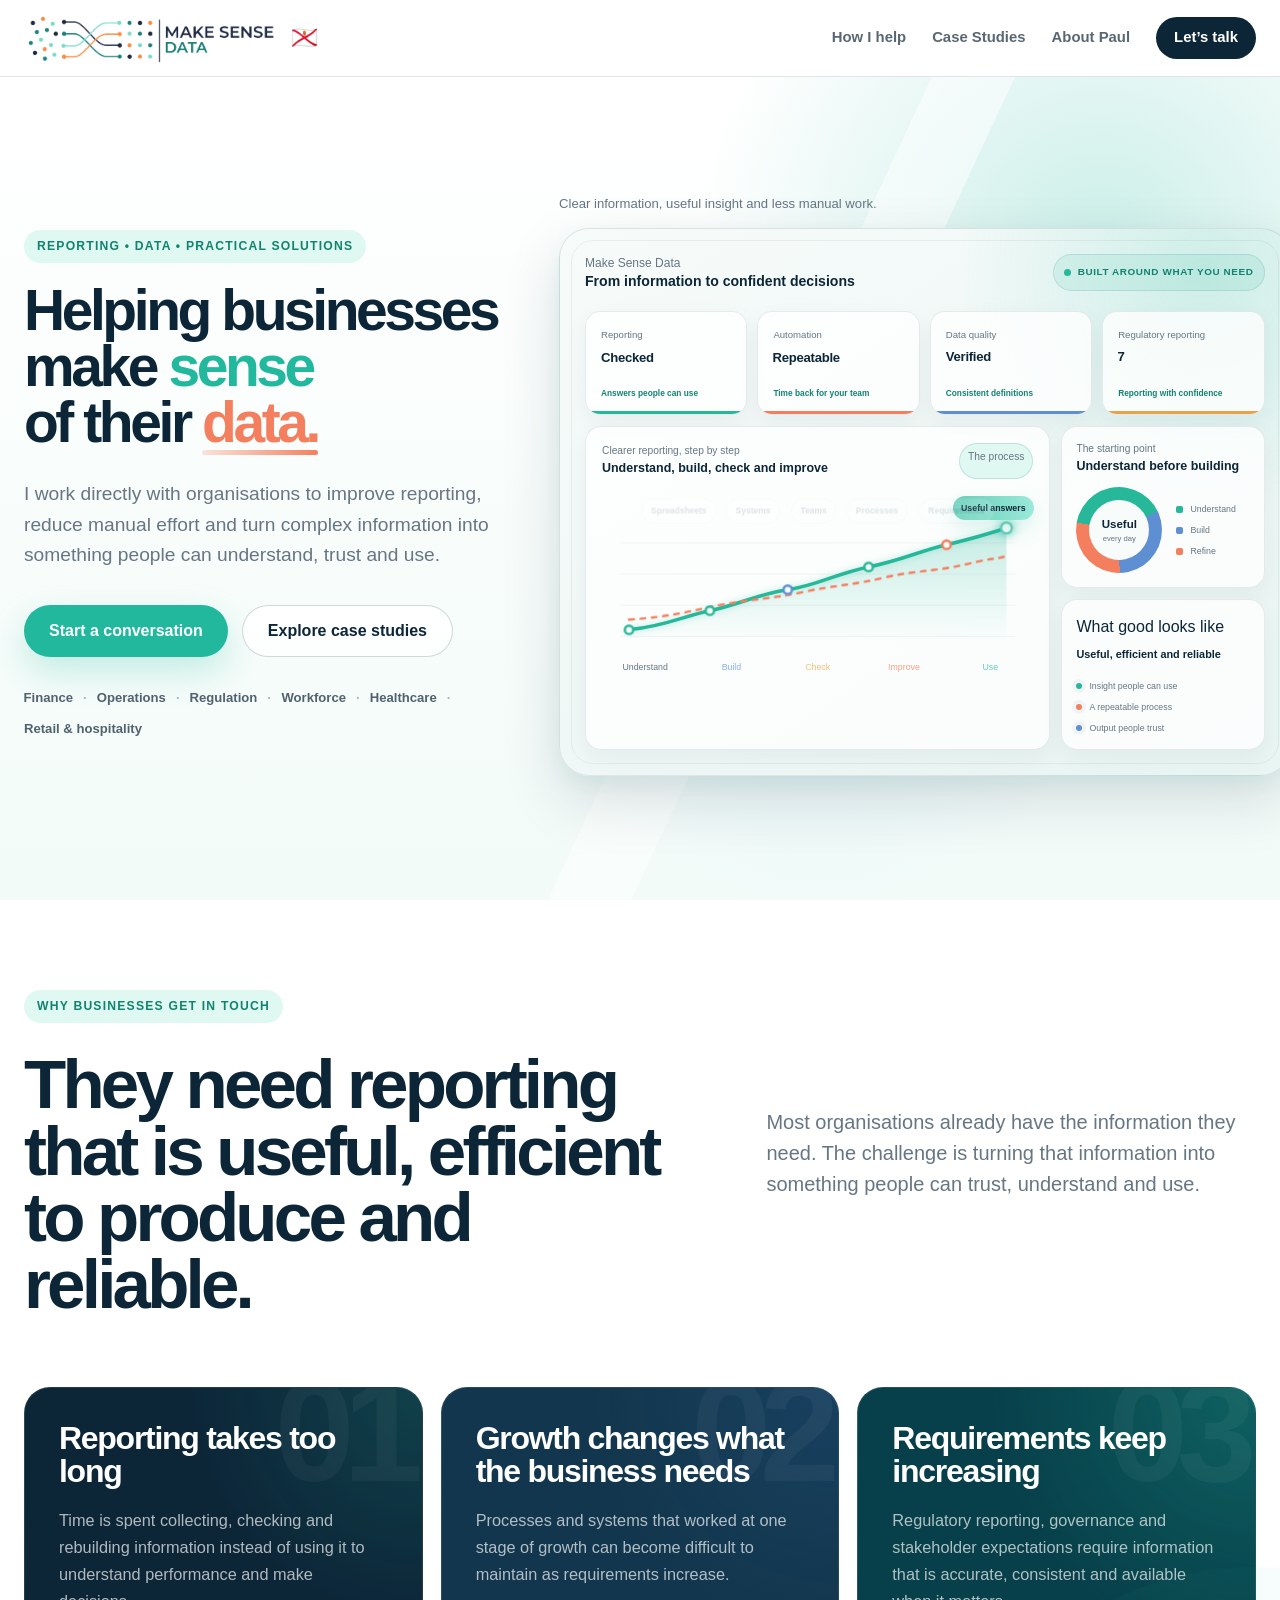
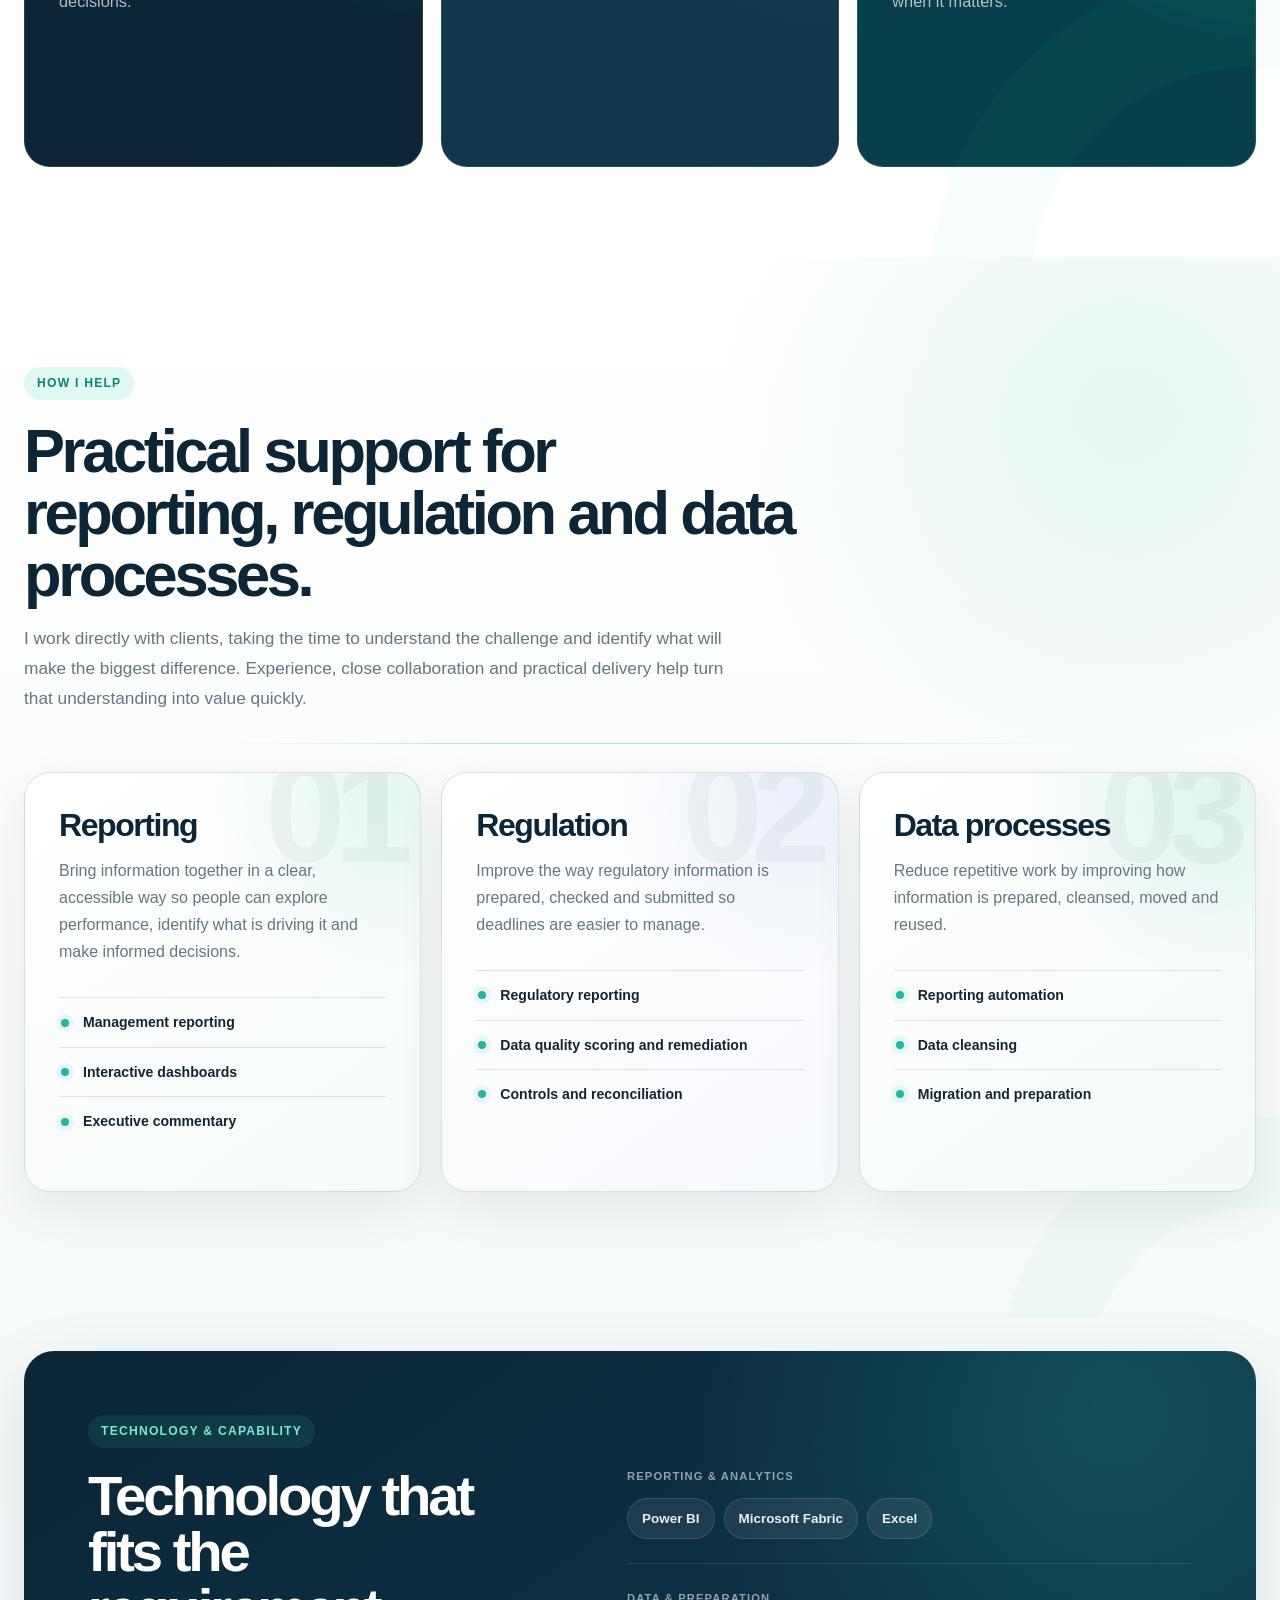
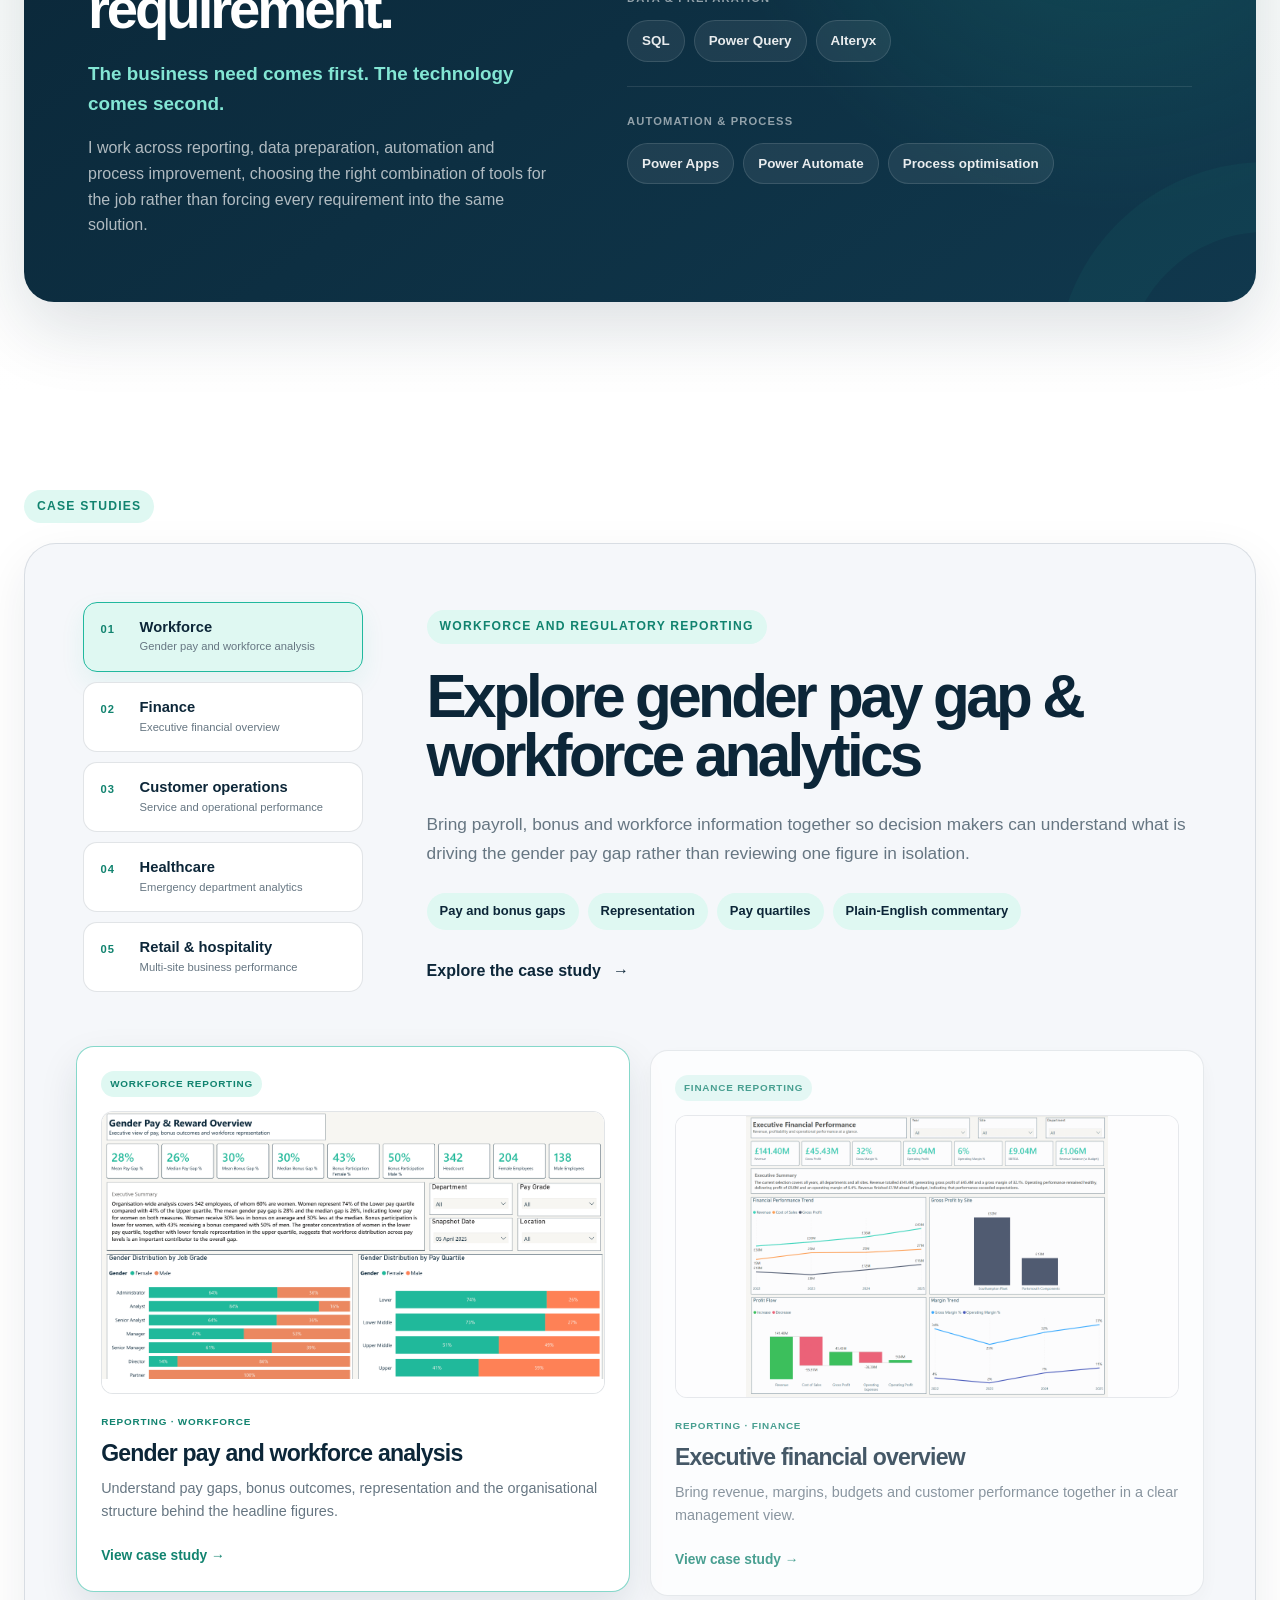
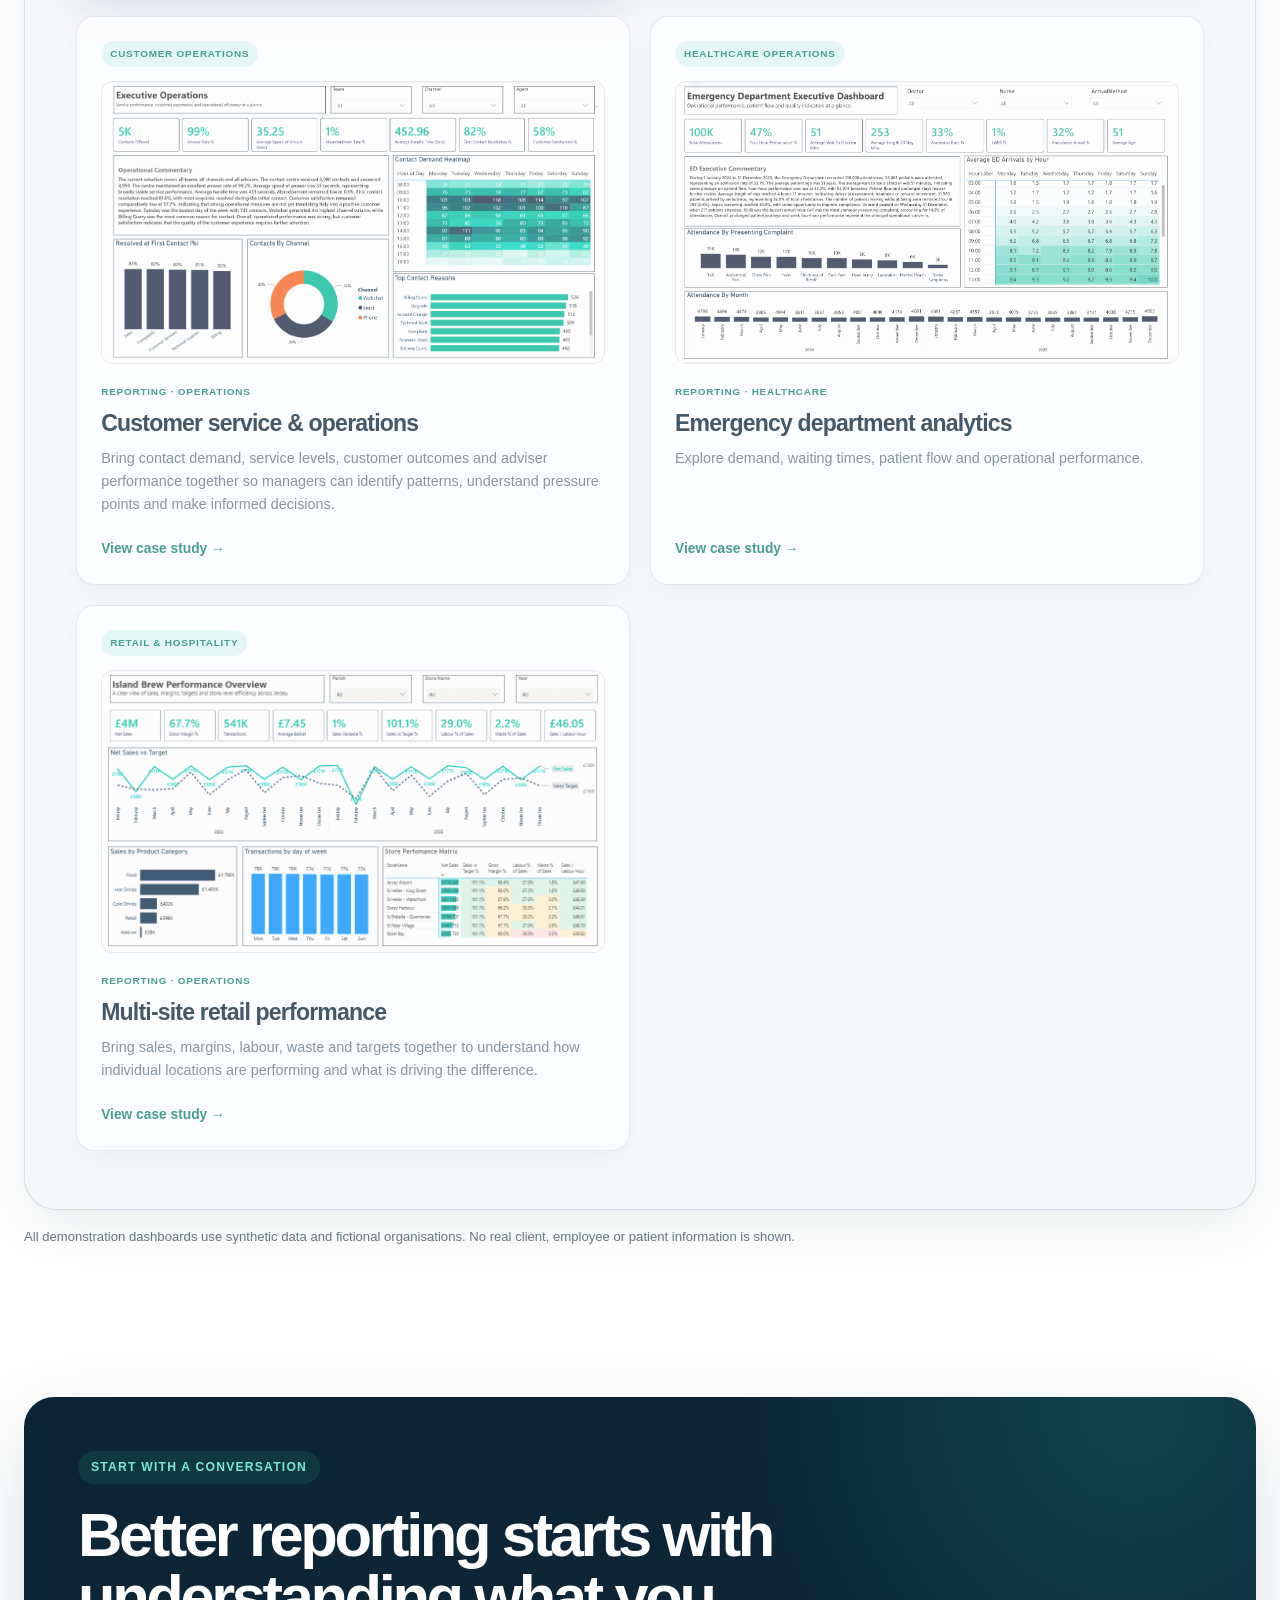
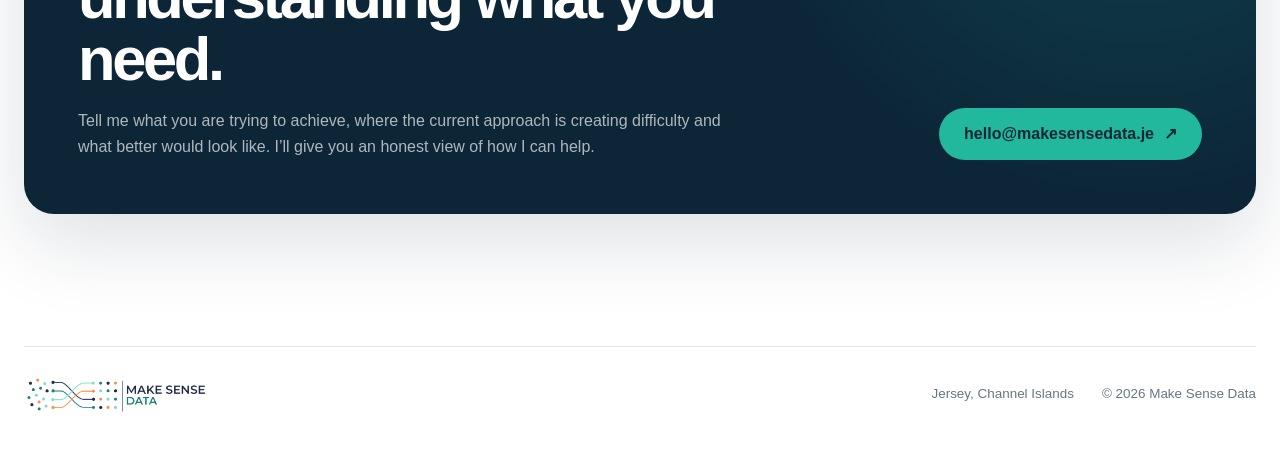
==== commit ad9a5397: "Update site branding and dashboard watermarks" ====
--- a/index.html
+++ b/index.html
@@ -82,6 +82,7 @@
     alt="Make Sense Data"
     class="site-logo"
   >
+  <span class="brand-flag" aria-label="Jersey">🇯🇪</span>
 </a>
 
 
@@ -1654,22 +1655,15 @@
     <div class="container footer-wrap">
 
       <a
-        class="brand footer-brand"
+        class="brand brand-logo footer-brand"
         href="#top"
       >
 
-        <span
-          class="brand-mark"
-          aria-hidden="true"
+        <img
+          src="images/make-sense-data-logo.png"
+          alt="Make Sense Data"
+          class="footer-logo"
         >
-          <span></span>
-          <span></span>
-          <span></span>
-        </span>
-
-        <span>
-          Make Sense Data
-        </span>
 
       </a>
 
@@ -1689,4 +1683,4 @@
 
 </body>
 
-</html>+</html>
--- a/css/style.css
+++ b/css/style.css
@@ -258,7 +258,14 @@
 .brand-logo {
   display: flex;
   align-items: center;
+  gap: 10px;
   text-decoration: none;
+}
+
+.brand-flag {
+  flex: 0 0 auto;
+  font-size: 1.35rem;
+  line-height: 1;
 }
 
 .site-logo {
@@ -268,10 +275,21 @@
   max-width: 100%;
 }
 
+.footer-logo {
+  display: block;
+  width: auto;
+  height: 42px;
+  max-width: 100%;
+}
+
 @media (max-width: 700px) {
 
   .site-logo {
     height: 44px;
+  }
+
+  .footer-logo {
+    height: 36px;
   }
 
 }
@@ -314,34 +332,6 @@
   font-weight:850;
   letter-spacing:-.035em;
 }
-
-.brand-mark{
-  width:38px;
-  height:38px;
-  padding:8px;
-
-  display:grid;
-  grid-template-columns:repeat(3,1fr);
-  align-items:end;
-
-  gap:3px;
-
-  border-radius:12px;
-
-  background:var(--navy);
-
-  box-shadow:0 9px 22px rgba(12,38,56,.18);
-}
-
-.brand-mark span{
-  display:block;
-  border-radius:3px 3px 1px 1px;
-  background:var(--teal);
-}
-
-.brand-mark span:nth-child(1){height:48%}
-.brand-mark span:nth-child(2){height:74%}
-.brand-mark span:nth-child(3){height:100%}
 
 .main-nav{
   display:flex;
@@ -2776,12 +2766,6 @@
   font-size:.98rem;
 }
 
-.footer-brand .brand-mark{
-  width:33px;
-  height:33px;
-}
-
-
 /* =========================================================
    CASE STUDY PAGES
    ========================================================= */
@@ -3025,6 +3009,20 @@
   height:100%;
 
   border:0;
+}
+
+.powerbi-watermark{
+  position:absolute;
+  right:clamp(14px, 2.2vw, 30px);
+  bottom:clamp(14px, 2.2vw, 30px);
+  z-index:2;
+
+  width:clamp(130px, 18vw, 230px);
+  height:auto;
+
+  opacity:.20;
+  pointer-events:none;
+  user-select:none;
 }
 
 .demo-note{
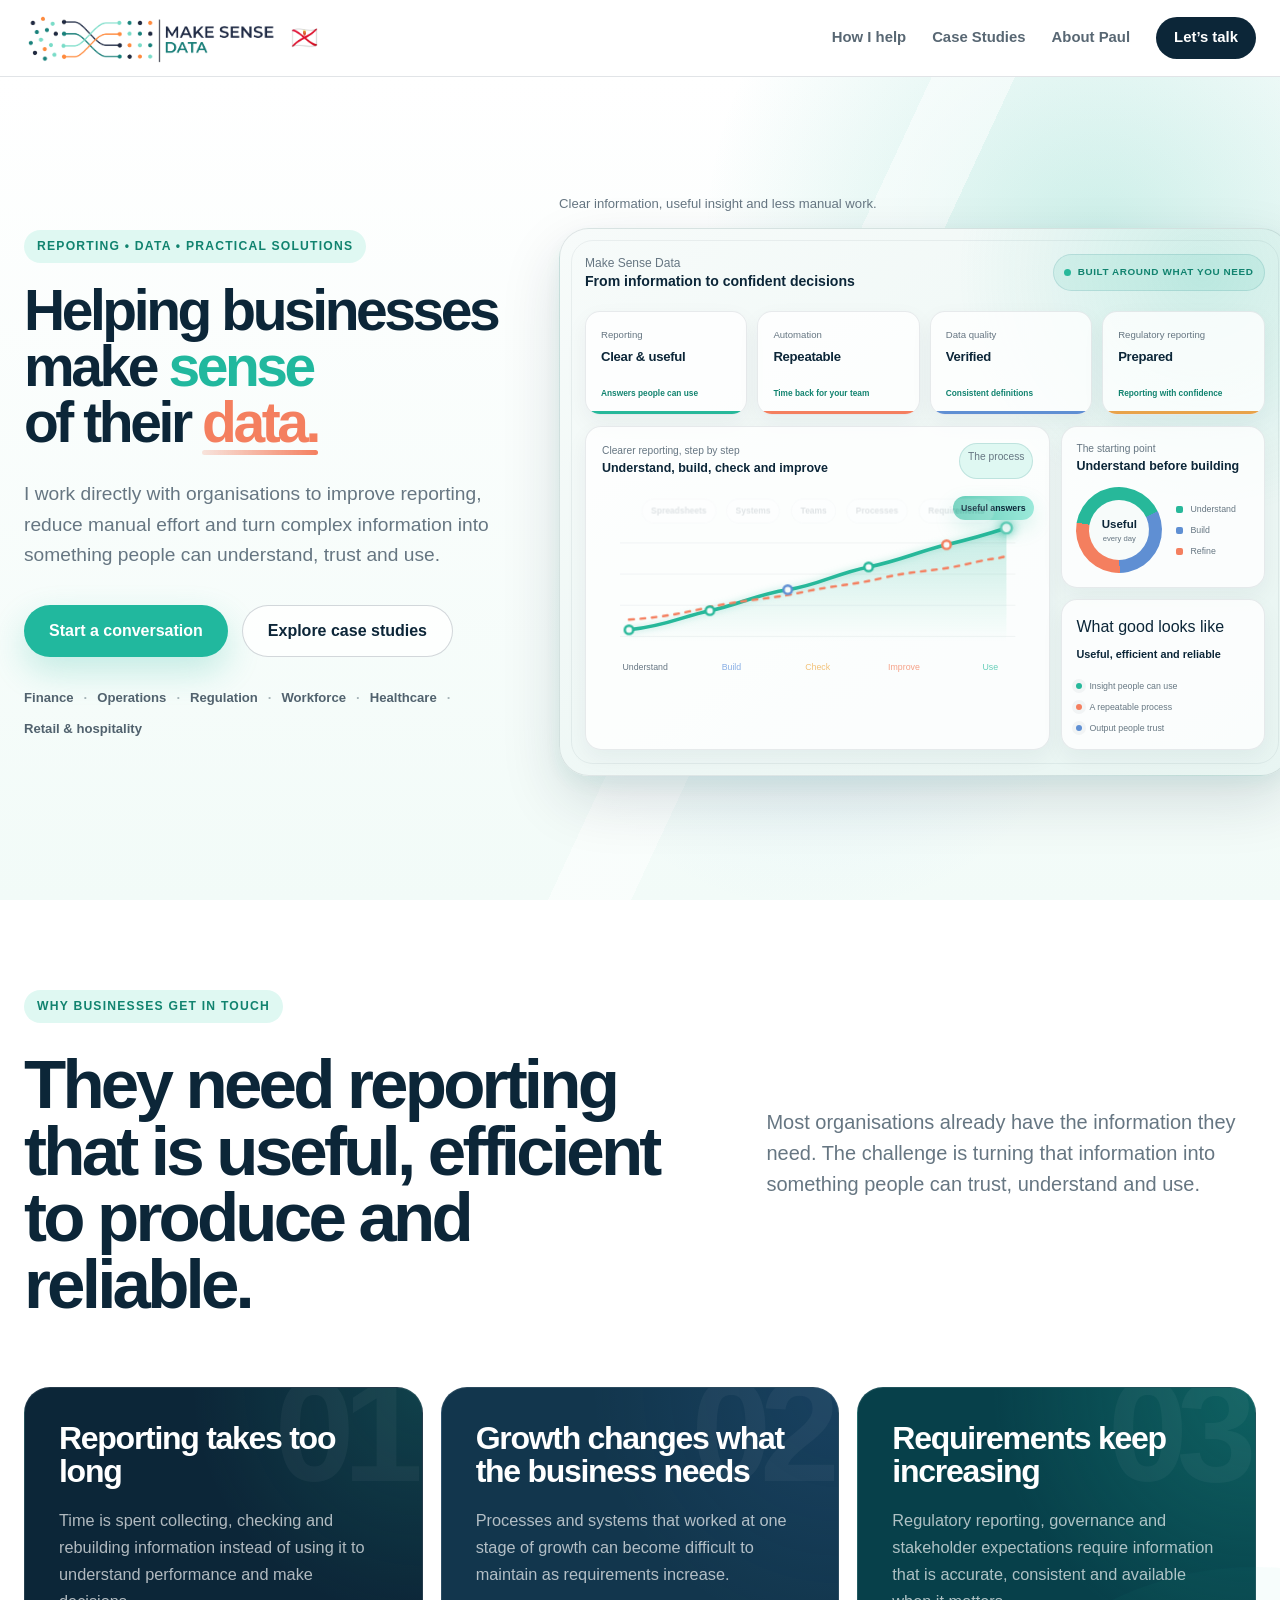
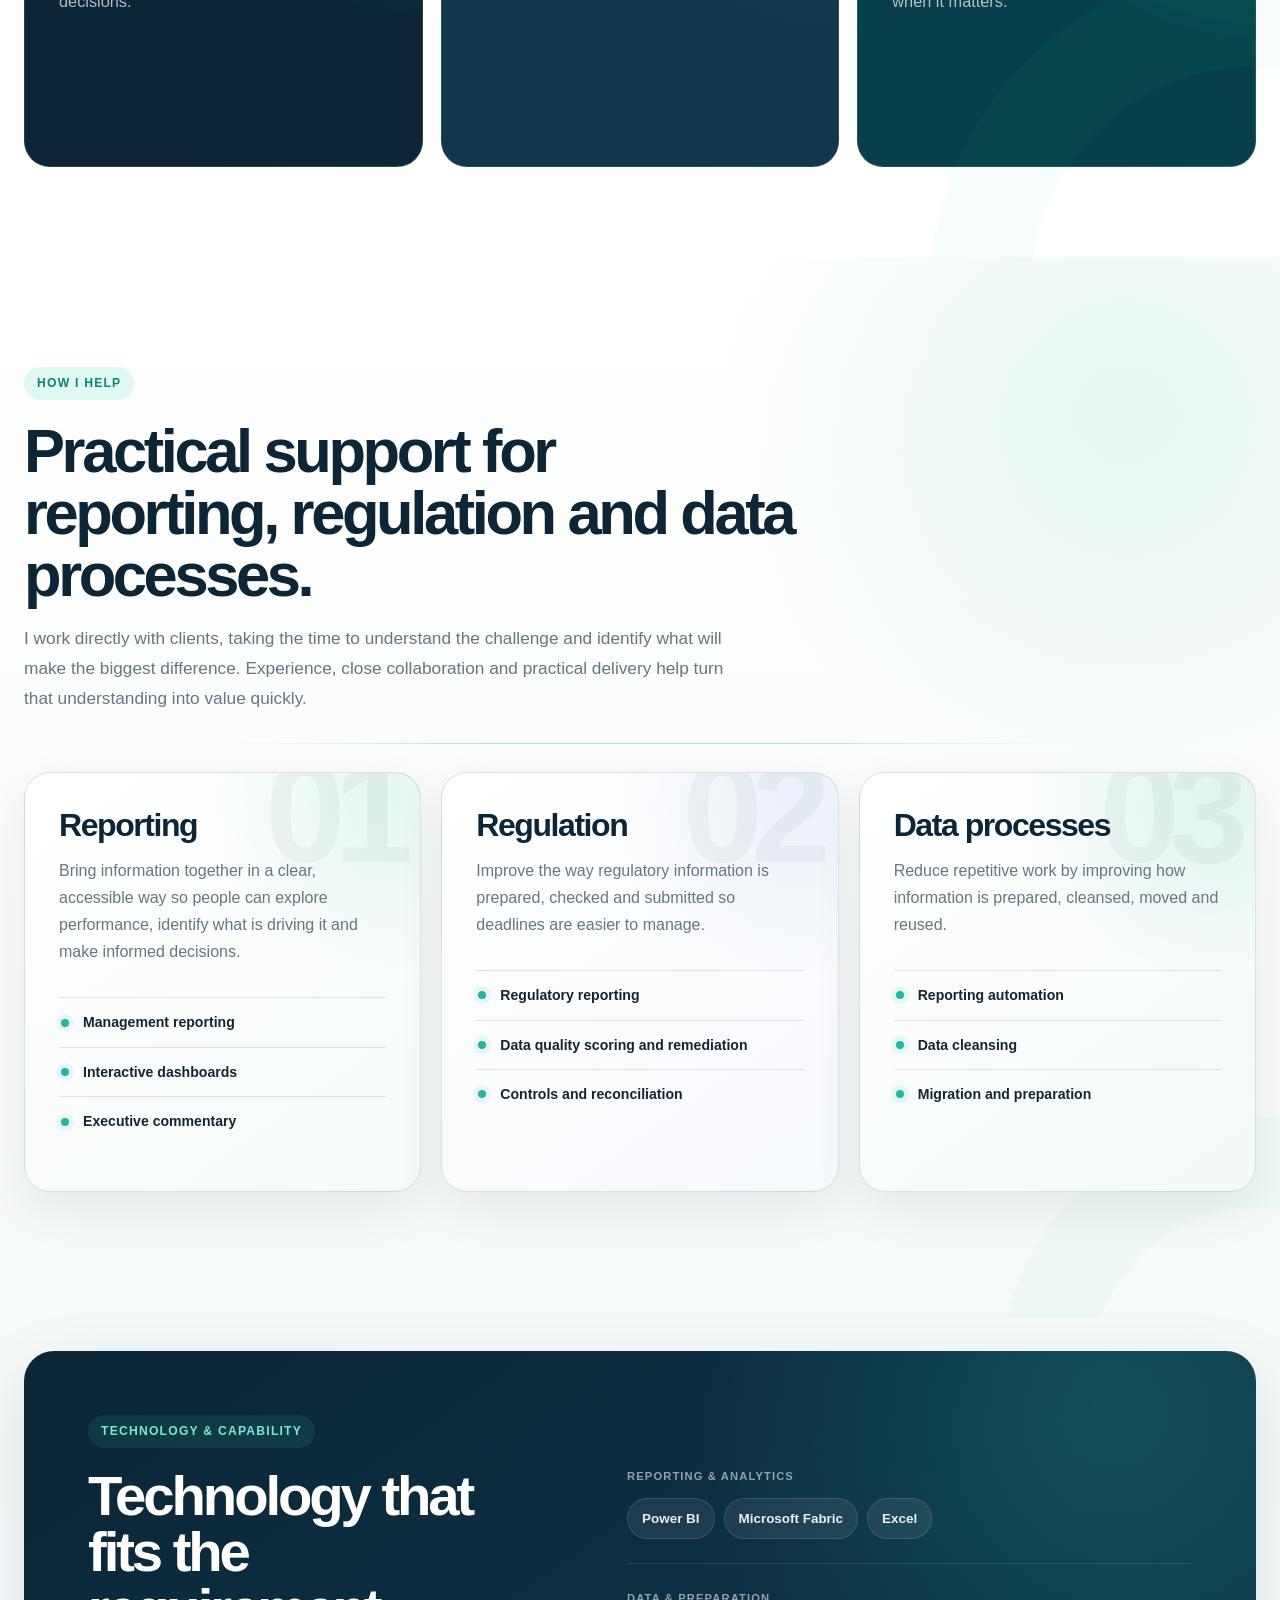
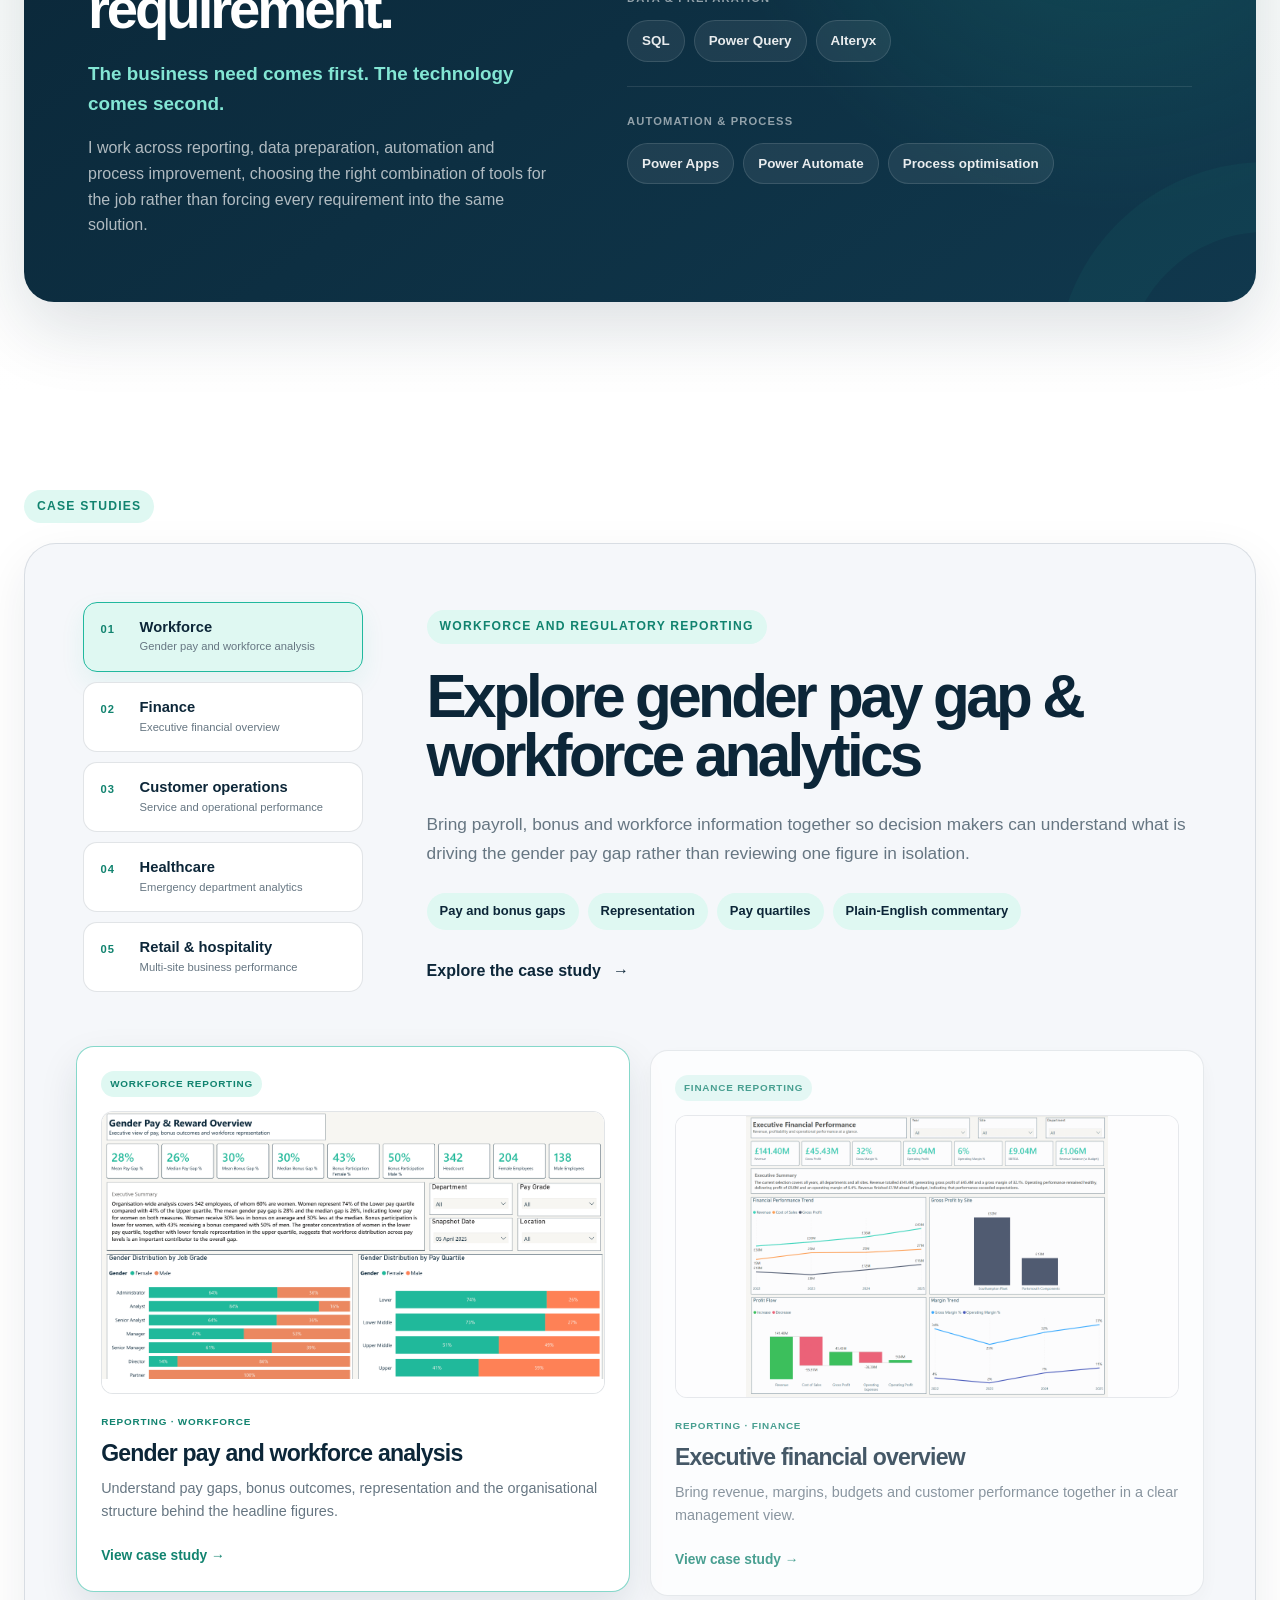
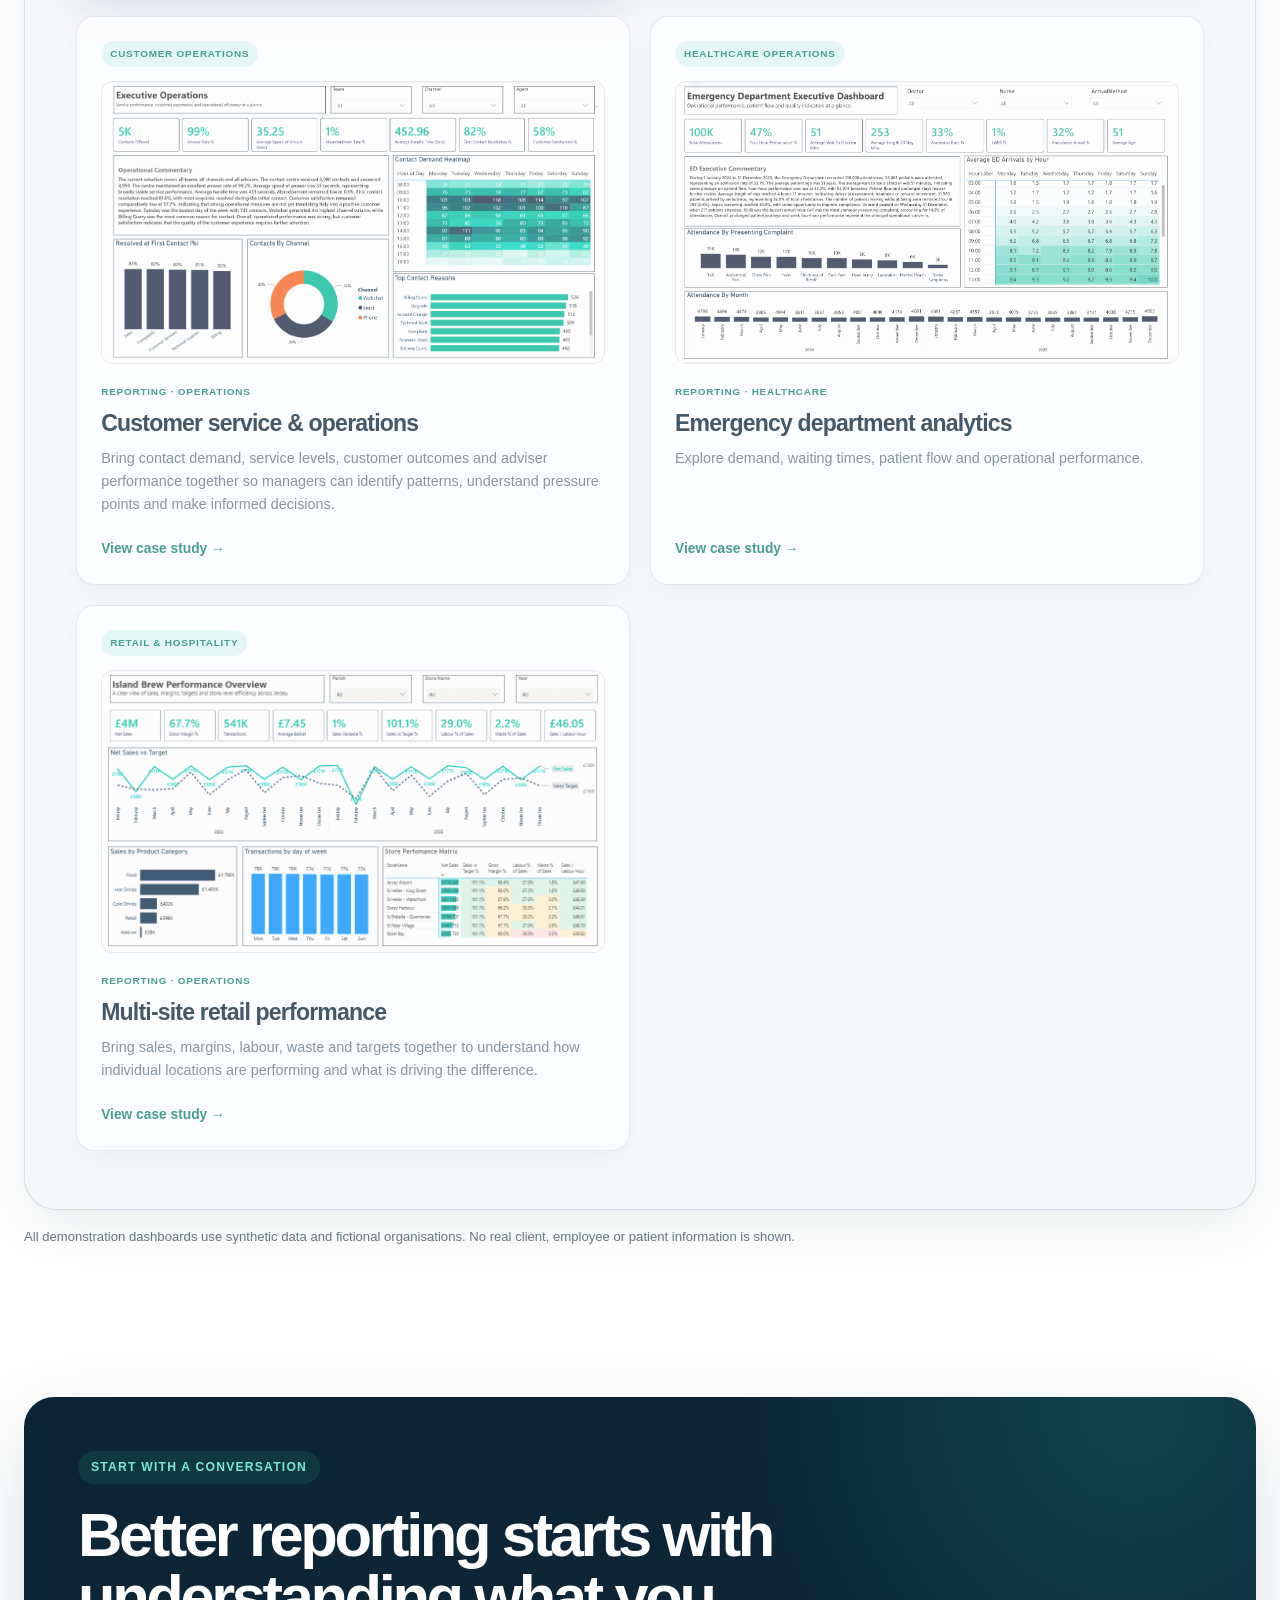
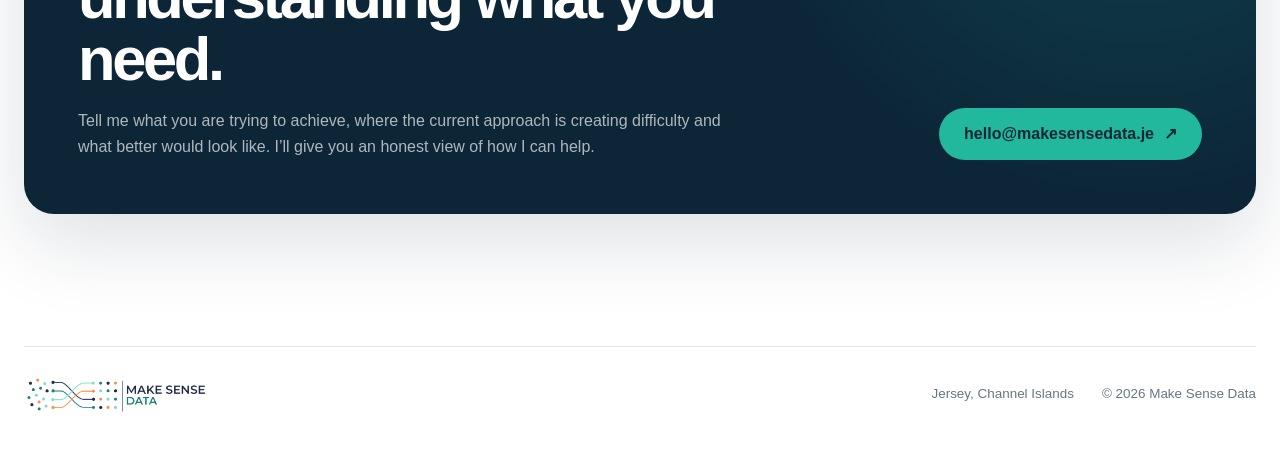
==== commit 0519cd9a: "Refresh site stylesheet cache" ====
--- a/index.html
+++ b/index.html
@@ -56,7 +56,7 @@
   }
   </script>
 
-  <link rel="stylesheet" href="css/style.css?v=20260813-1">
+  <link rel="stylesheet" href="css/style.css?v=20260815-1">
   <script src="js/app.js?v=20260813-1" defer></script>
 
 </head>
--- a/css/style.css
+++ b/css/style.css
@@ -3014,13 +3014,14 @@
 .powerbi-watermark{
   position:absolute;
   right:clamp(14px, 2.2vw, 30px);
-  bottom:clamp(14px, 2.2vw, 30px);
+  top:clamp(14px, 2.2vw, 30px);
   z-index:2;
 
   width:clamp(130px, 18vw, 230px);
   height:auto;
 
-  opacity:.20;
+  opacity:.42;
+  filter:drop-shadow(0 1px 4px rgba(255,255,255,.9));
   pointer-events:none;
   user-select:none;
 }
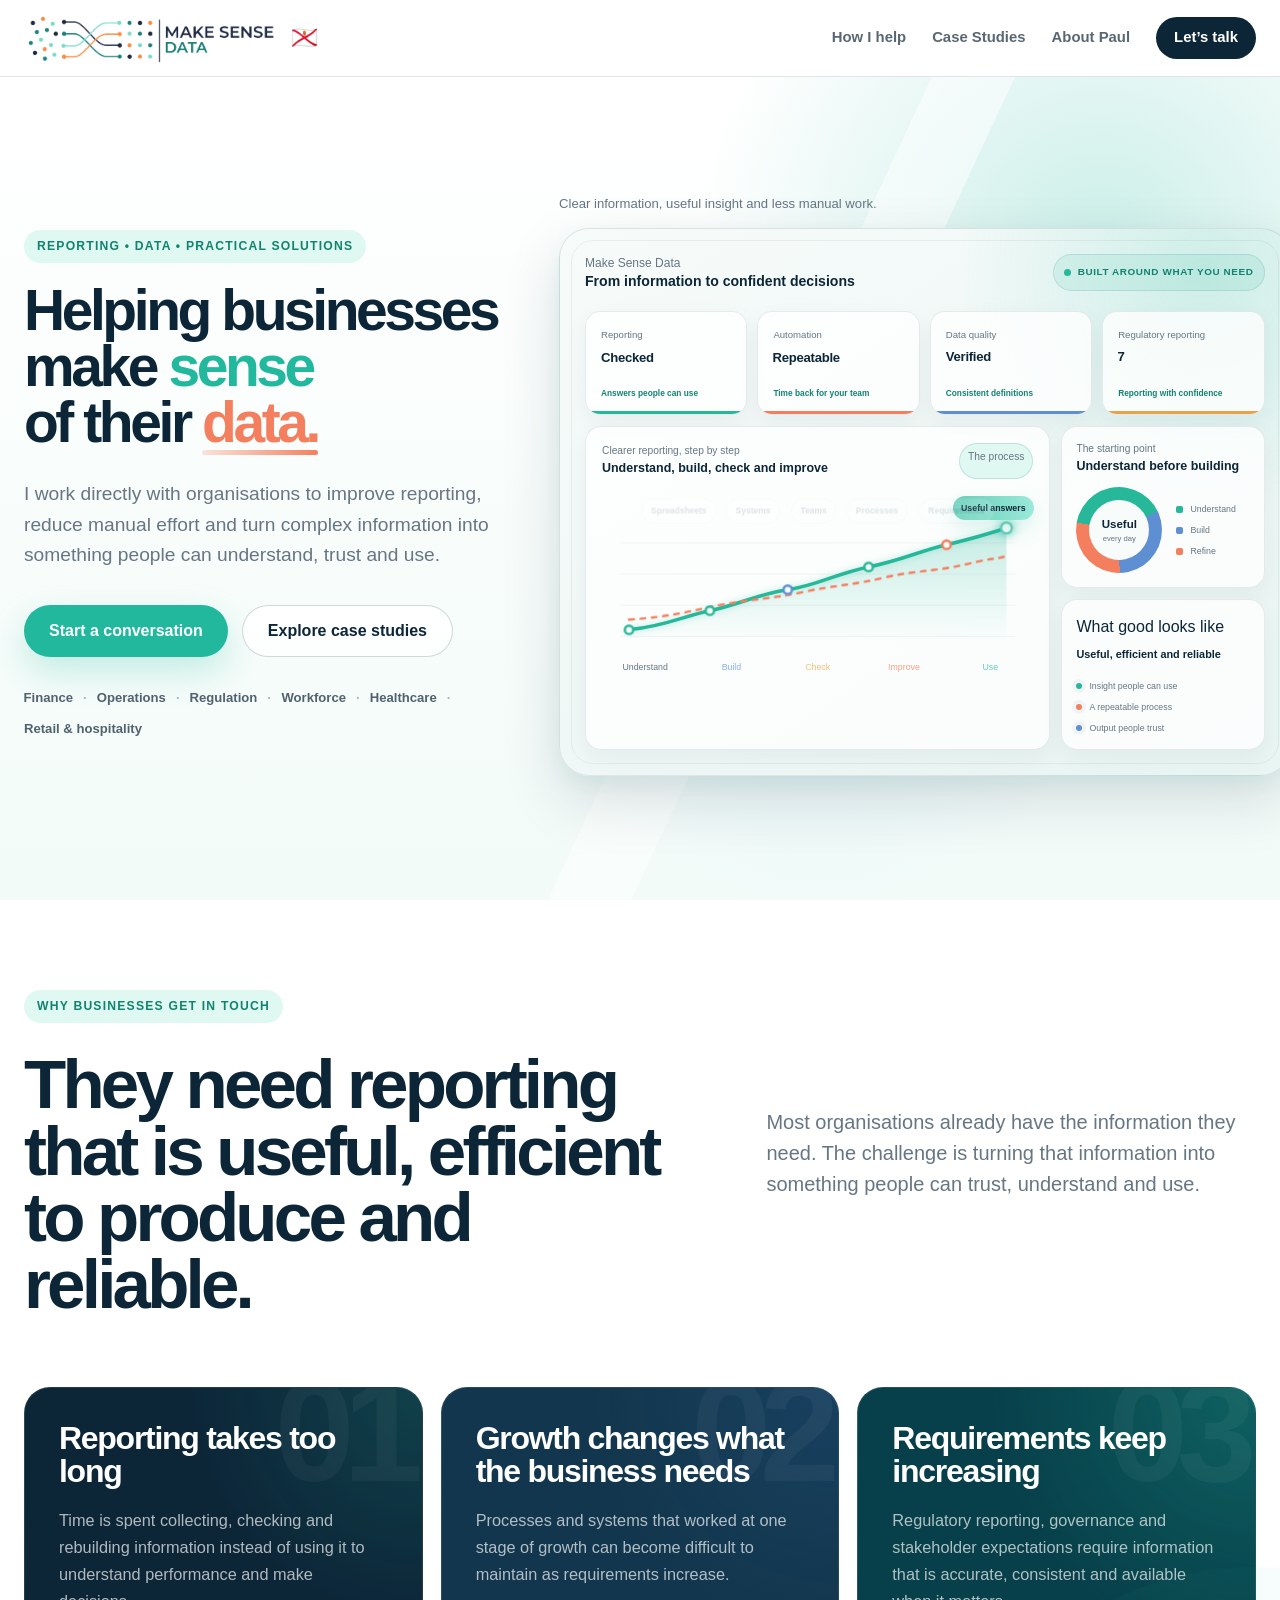
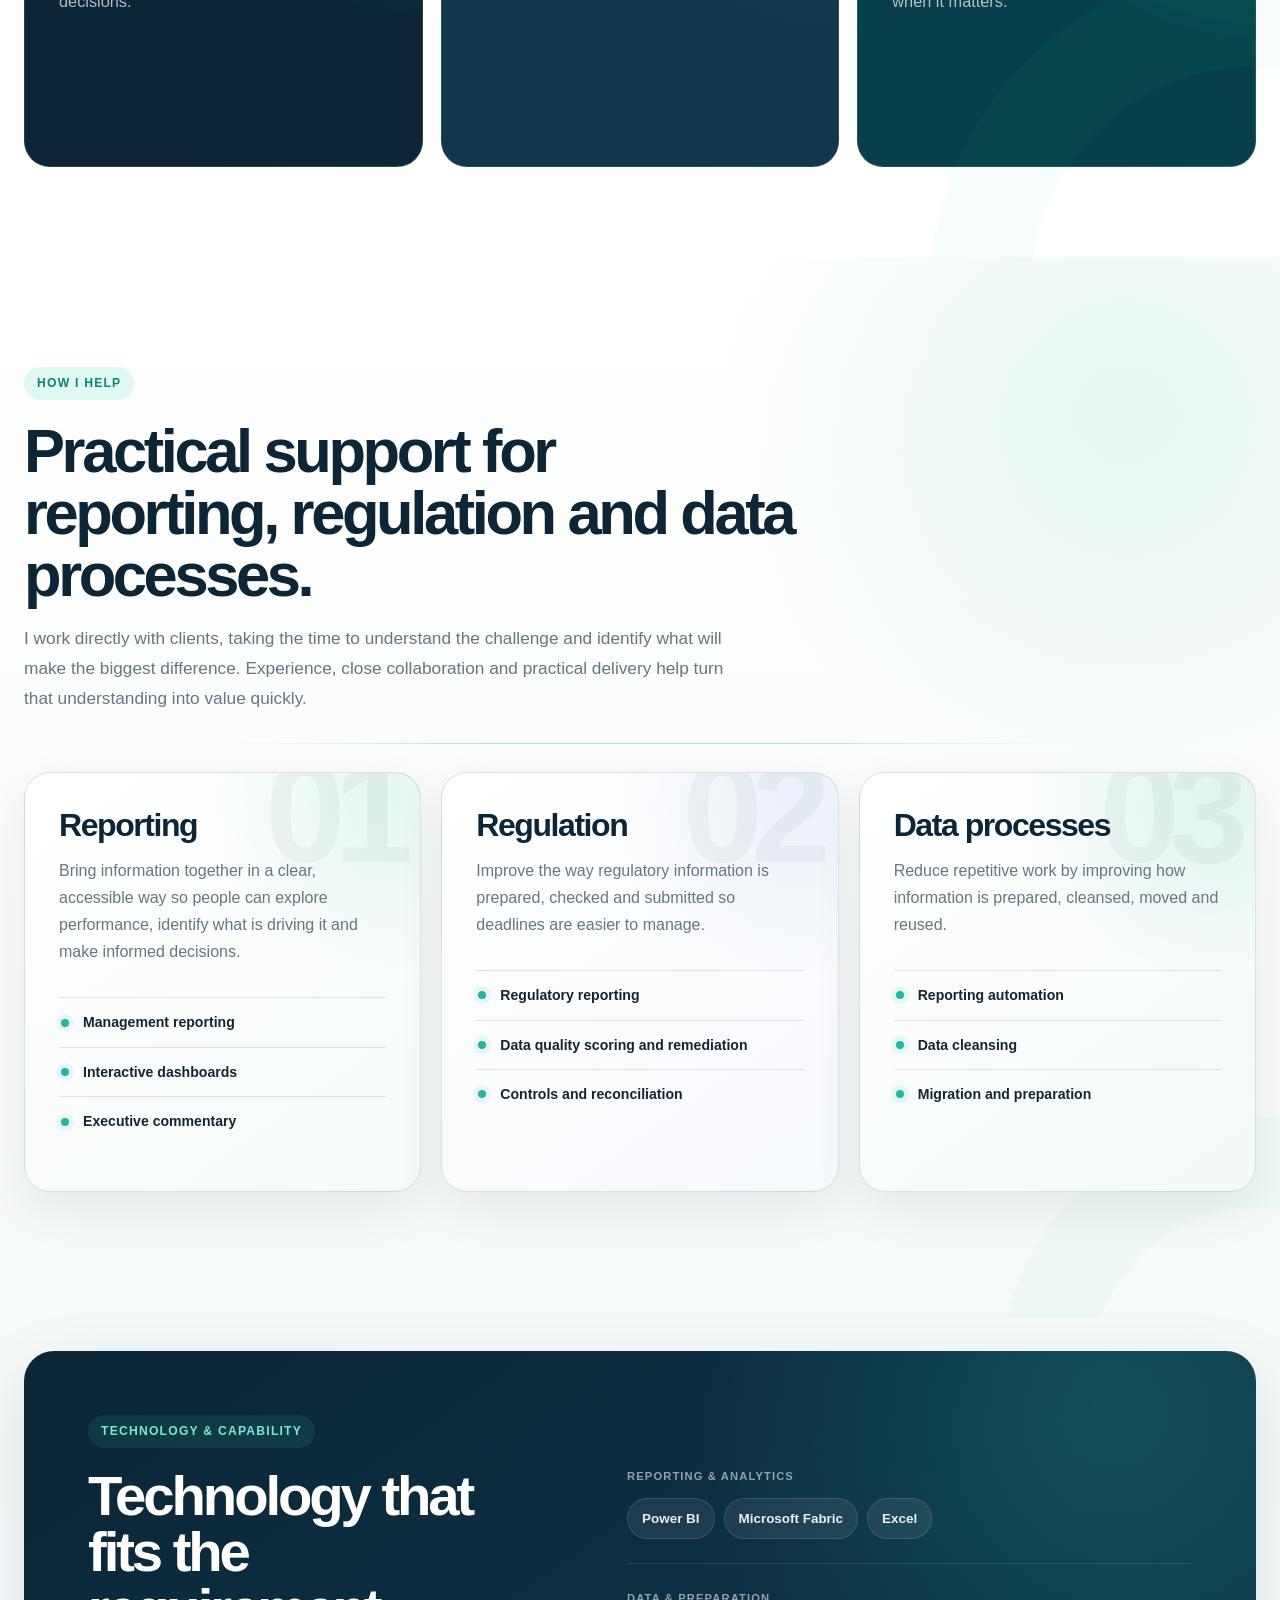
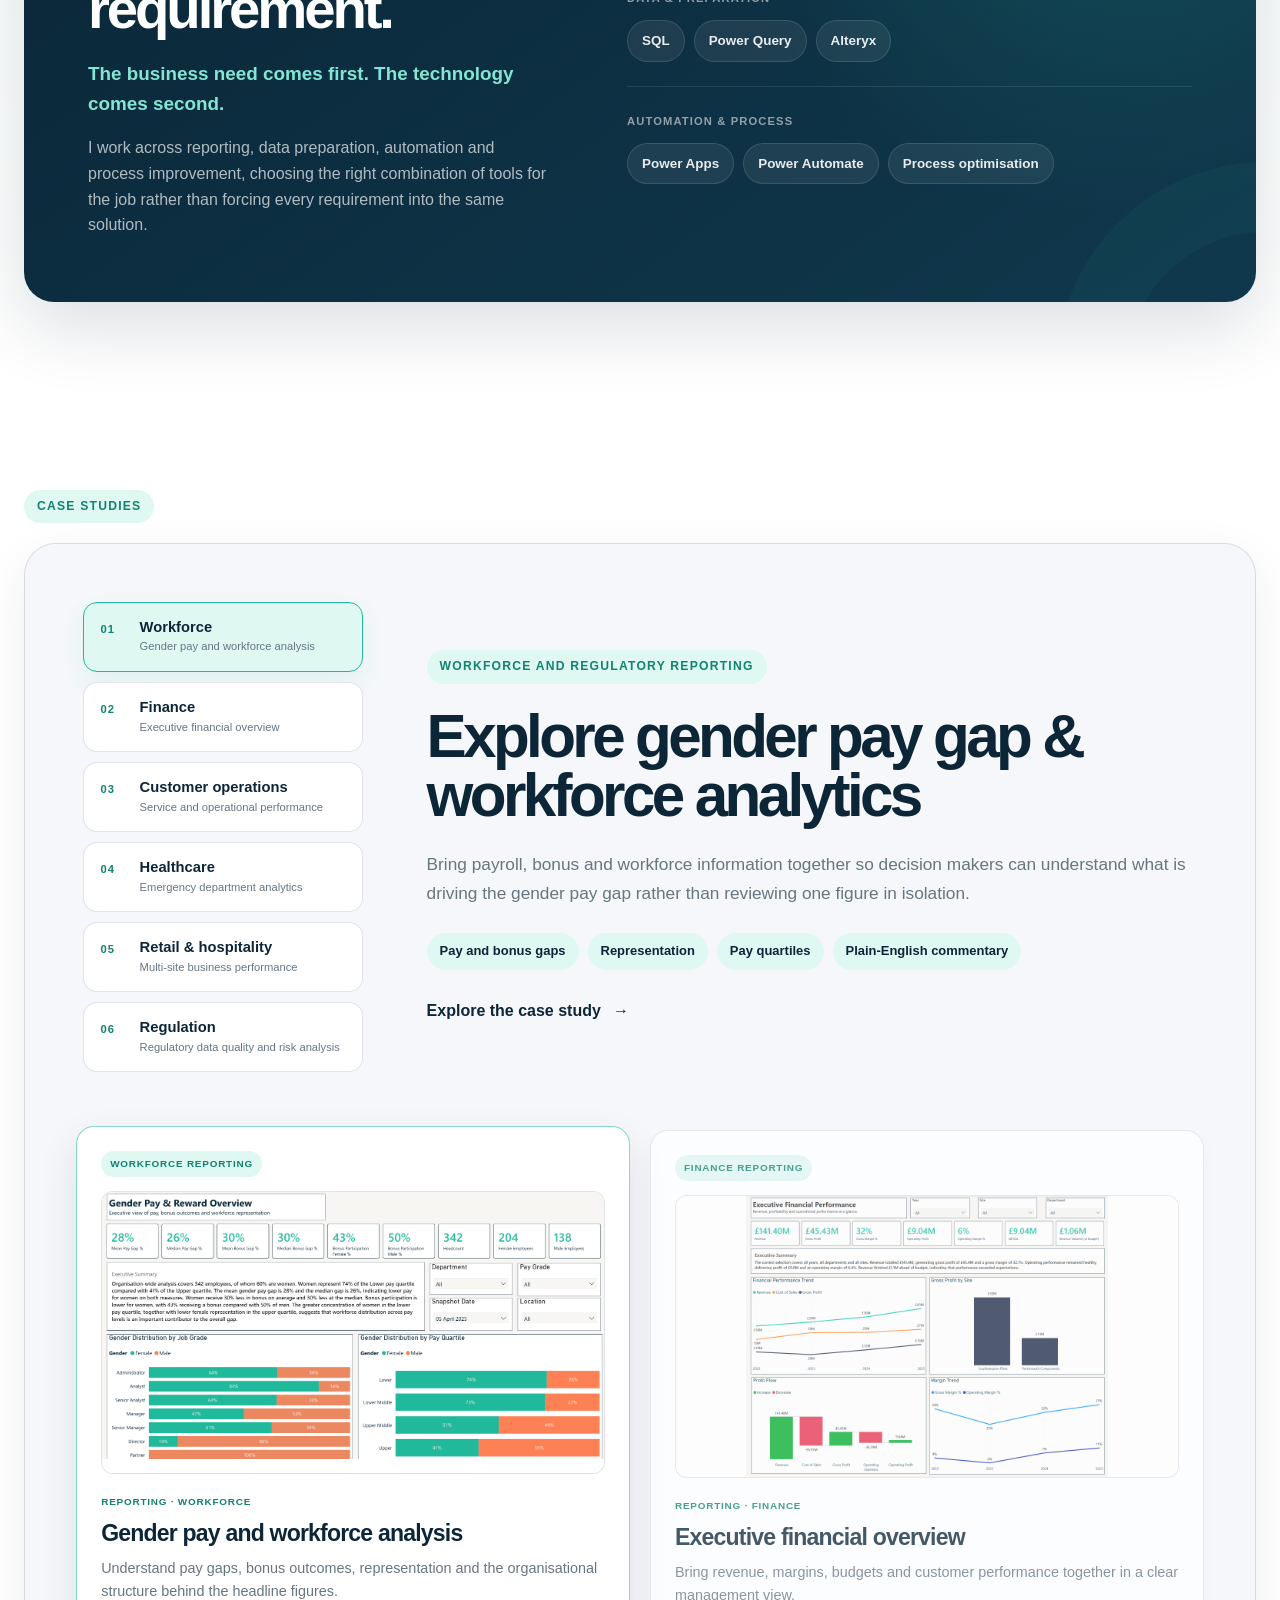
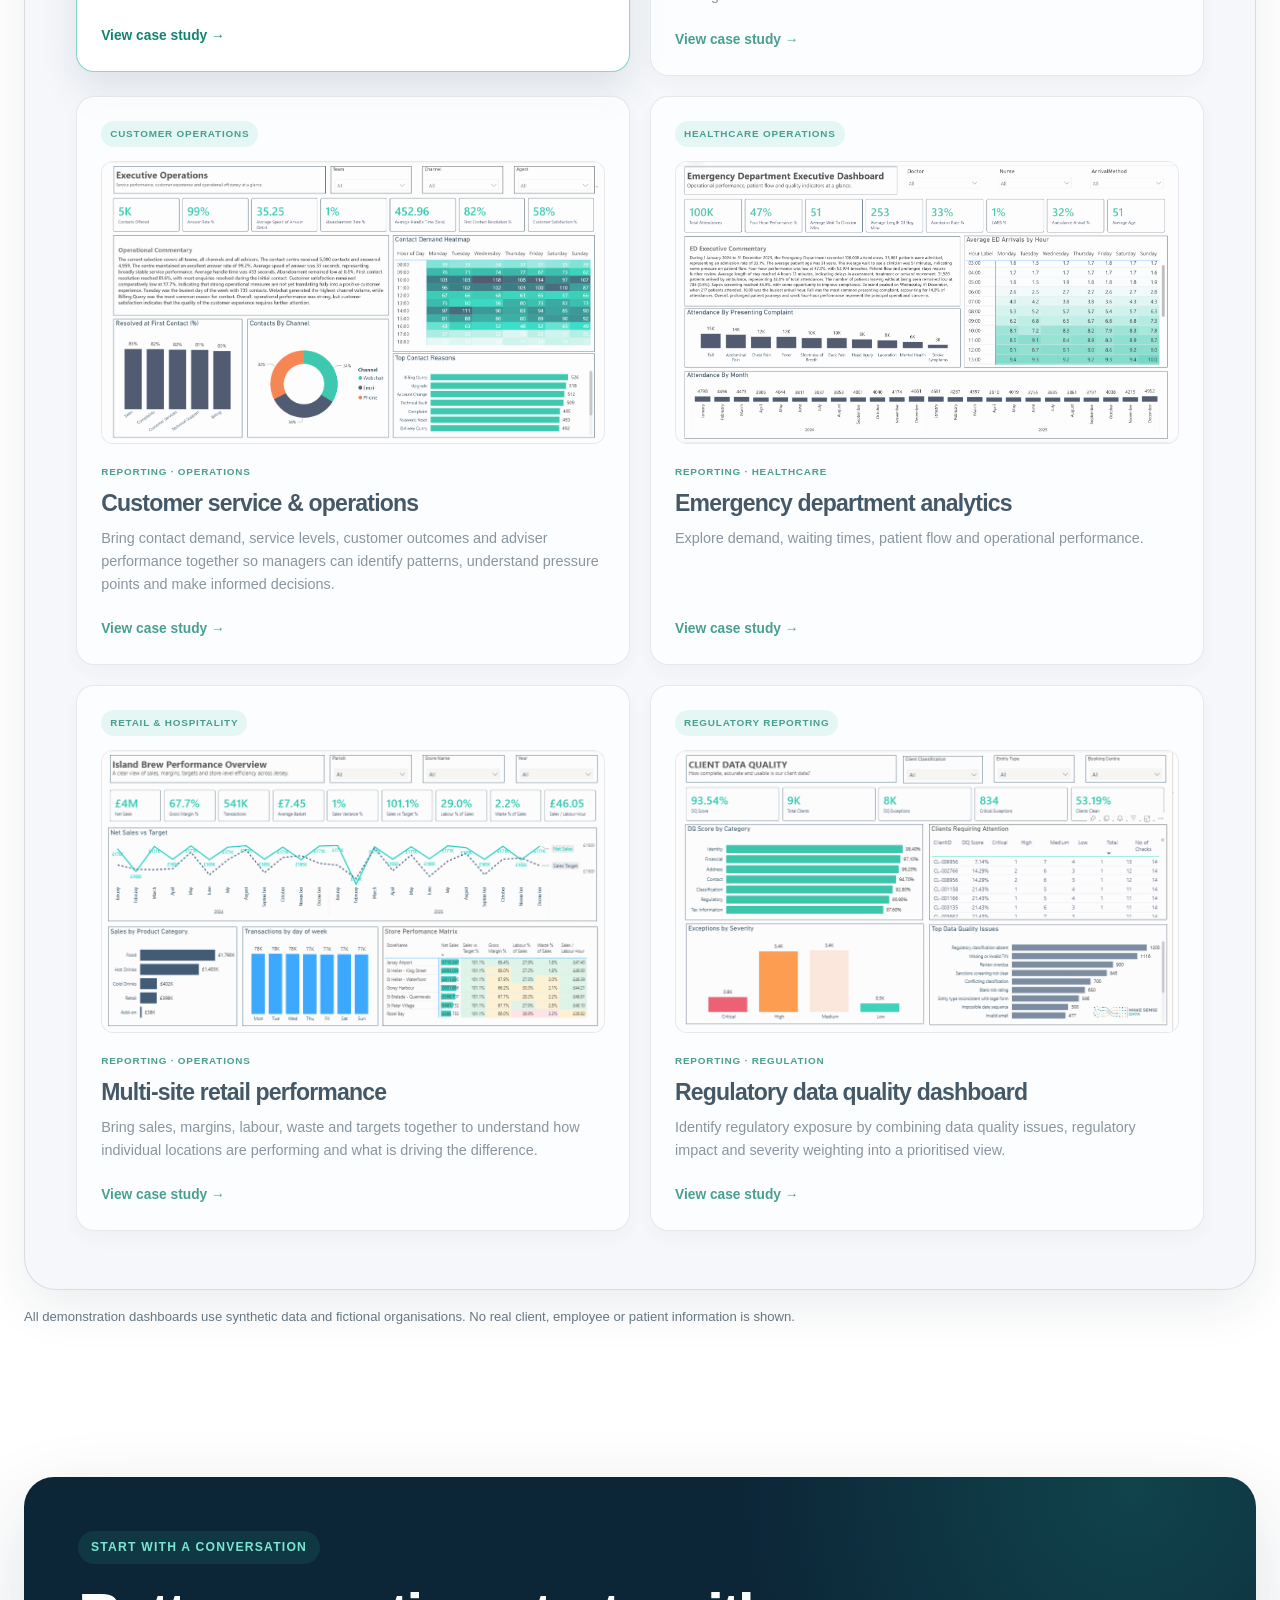
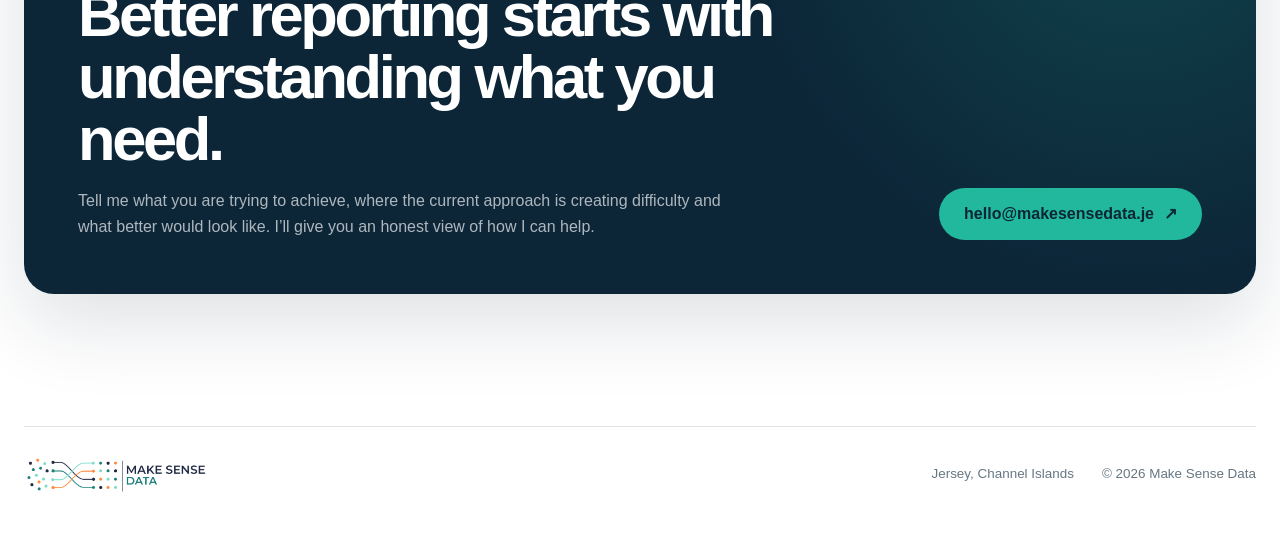
==== commit 0d4627c7: "Update website" ====
--- a/index.html
+++ b/index.html
@@ -57,7 +57,7 @@
   </script>
 
   <link rel="stylesheet" href="css/style.css?v=20260815-1">
-  <script src="js/app.js?v=20260813-1" defer></script>
+  <script src="js/app.js?v=20260817-1" defer></script>
 
 </head>
 
@@ -1046,6 +1046,16 @@
                 <small>Multi-site business performance</small>
               </button>
 
+              <button
+  type="button"
+  data-case-menu="5"
+  aria-pressed="false"
+>
+  <span>06</span>
+  <strong>Regulation</strong>
+  <small>Regulatory data quality and risk analysis</small>
+</button>
+
             </div>
 
 
@@ -1263,8 +1273,50 @@
 
             </div>
 
-          </div>
-
+          
+                  <!-- ==================================================
+     REGULATORY DATA QUALITY COPY
+     ================================================== -->
+
+<div
+  class="case-browser-copy"
+  data-case-copy="5"
+>
+
+  <p class="eyebrow">
+    REGULATORY DATA QUALITY
+  </p>
+
+  <h2>
+    Understand regulatory exposure through data quality analysis
+  </h2>
+
+  <p class="case-browser-intro">
+    Bring regulatory obligations, data quality exceptions and risk weighting
+    together to identify where remediation effort should be focused.
+  </p>
+
+  <div class="case-browser-tags">
+
+    <span>Risk scoring</span>
+    <span>Regulatory readiness</span>
+    <span>Data quality</span>
+    <span>Remediation priorities</span>
+
+  </div>
+
+  <a
+    class="case-browser-main-link"
+    href="regulatory-data-quality-dashboard/"
+  >
+    Explore the case study
+    <span aria-hidden="true">→</span>
+  </a>
+
+</div>
+</div>
+
+  
 
           <!-- ==================================================
                CASE STUDY CARDS
@@ -1521,6 +1573,60 @@
                 </a>
 
               </div>
+<!-- REGULATORY DATA QUALITY -->
+
+<div
+  class="case-browser-card"
+  data-case-card="5"
+  role="button"
+  tabindex="0"
+  aria-pressed="false"
+>
+
+<span class="case-card-status case-card-status-featured">
+  Regulatory reporting
+</span>
+
+
+<div class="case-card-image case-card-image-live">
+
+<img
+  src="images/regulatory-data-quality-dashboard.png"
+  alt="Regulatory Data Quality Dashboard"
+  loading="lazy"
+  width="1200"
+  height="675"
+>
+
+</div>
+
+
+<p class="case-card-type">
+  Reporting · Regulation
+</p>
+
+
+<h3>
+  Regulatory data quality dashboard
+</h3>
+
+
+<p>
+  Identify regulatory exposure by combining data quality issues,
+  regulatory impact and severity weighting into a prioritised view.
+</p>
+
+
+<a
+ class="case-card-link"
+ href="regulatory-data-quality-dashboard/"
+>
+ View case study →
+</a>
+
+
+</div>
+
 
             </div>
 
@@ -1548,38 +1654,44 @@
 
             <div class="case-browser-dots">
 
-              <button
-                type="button"
-                class="is-active"
-                data-case-browser-dot="0"
-                aria-label="Gender pay and workforce analysis"
-              ></button>
-
-              <button
-                type="button"
-                data-case-browser-dot="1"
-                aria-label="Executive financial performance"
-              ></button>
-
-              <button
-                type="button"
-                data-case-browser-dot="2"
-                aria-label="Customer service performance"
-              ></button>
-
-              <button
-                type="button"
-                data-case-browser-dot="3"
-                aria-label="Emergency Department analytics"
-              ></button>
-
-              <button
-                type="button"
-                data-case-browser-dot="4"
-                aria-label="Multi-site retail performance"
-              ></button>
-
-            </div>
+  <button
+    type="button"
+    class="is-active"
+    data-case-browser-dot="0"
+    aria-label="Gender pay and workforce analysis"
+  ></button>
+
+  <button
+    type="button"
+    data-case-browser-dot="1"
+    aria-label="Executive financial performance"
+  ></button>
+
+  <button
+    type="button"
+    data-case-browser-dot="2"
+    aria-label="Customer service performance"
+  ></button>
+
+  <button
+    type="button"
+    data-case-browser-dot="3"
+    aria-label="Emergency Department analytics"
+  ></button>
+
+  <button
+    type="button"
+    data-case-browser-dot="4"
+    aria-label="Multi-site retail performance"
+  ></button>
+
+  <button
+    type="button"
+    data-case-browser-dot="5"
+    aria-label="Regulatory data quality dashboard"
+  ></button>
+
+</div>
 
           </div>
 
--- a/css/style.css
+++ b/css/style.css
@@ -5473,9 +5473,55 @@
   font-size:.95rem;
 }
 
-.case-browser-arrow,
+/* =========================================================
+   CASE BROWSER DOT NAVIGATION
+   ========================================================= */
+
 .case-browser-dots{
-  display:none;
+  position:absolute;
+  left:50%;
+  bottom:28px;
+
+  display:flex;
+
+  align-items:center;
+  justify-content:center;
+
+  gap:8px;
+
+  transform:translateX(-50%);
+
+  z-index:10;
+}
+
+.case-browser-dots button{
+  width:9px;
+  height:9px;
+
+  padding:0;
+
+  border:0;
+  border-radius:999px;
+
+  background:rgba(12,38,56,.22);
+
+  cursor:pointer;
+
+  transition:
+    width .25s ease,
+    background .25s ease,
+    transform .25s ease;
+}
+
+.case-browser-dots button:hover{
+  transform:scale(1.15);
+  background:rgba(33,184,158,.6);
+}
+
+.case-browser-dots button.is-active{
+  width:26px;
+
+  background:var(--teal);
 }
 
 @media(max-width:900px){
@@ -6187,4 +6233,87 @@
     line-height:1.25;
     white-space:normal;
   }
-}
+  /* ==================================================
+   CASE BROWSER - SIXTH CASE SUPPORT
+   ================================================== */
+
+/* Carousel dots */
+
+.case-browser-dots{
+  display:flex;
+  justify-content:center;
+  align-items:center;
+  gap:10px;
+  margin-top:24px;
+}
+
+
+.case-browser-dots button{
+  width:10px;
+  height:10px;
+  padding:0;
+  border:0;
+  border-radius:50%;
+  background:rgba(31,42,68,.25);
+  cursor:pointer;
+  transition:all .25s ease;
+}
+
+
+.case-browser-dots button:hover{
+  transform:scale(1.15);
+}
+
+
+.case-browser-dots button.is-active{
+  width:28px;
+  border-radius:20px;
+  background:#27C5A7;
+}
+
+
+/* Ensure all six cards can participate */
+
+.case-browser-card{
+  display:none;
+}
+
+
+.case-browser-card.is-active{
+  display:block;
+}
+
+
+/* Ensure all six copy panels behave correctly */
+
+.case-browser-copy{
+  display:none;
+}
+
+
+.case-browser-copy.is-active{
+  display:block;
+}
+
+
+/* Mobile spacing adjustment */
+
+@media(max-width:700px){
+
+  .case-browser-dots{
+    gap:8px;
+  }
+
+
+  .case-browser-dots button{
+    width:9px;
+    height:9px;
+  }
+
+
+  .case-browser-dots button.is-active{
+    width:22px;
+  }
+
+}
+}
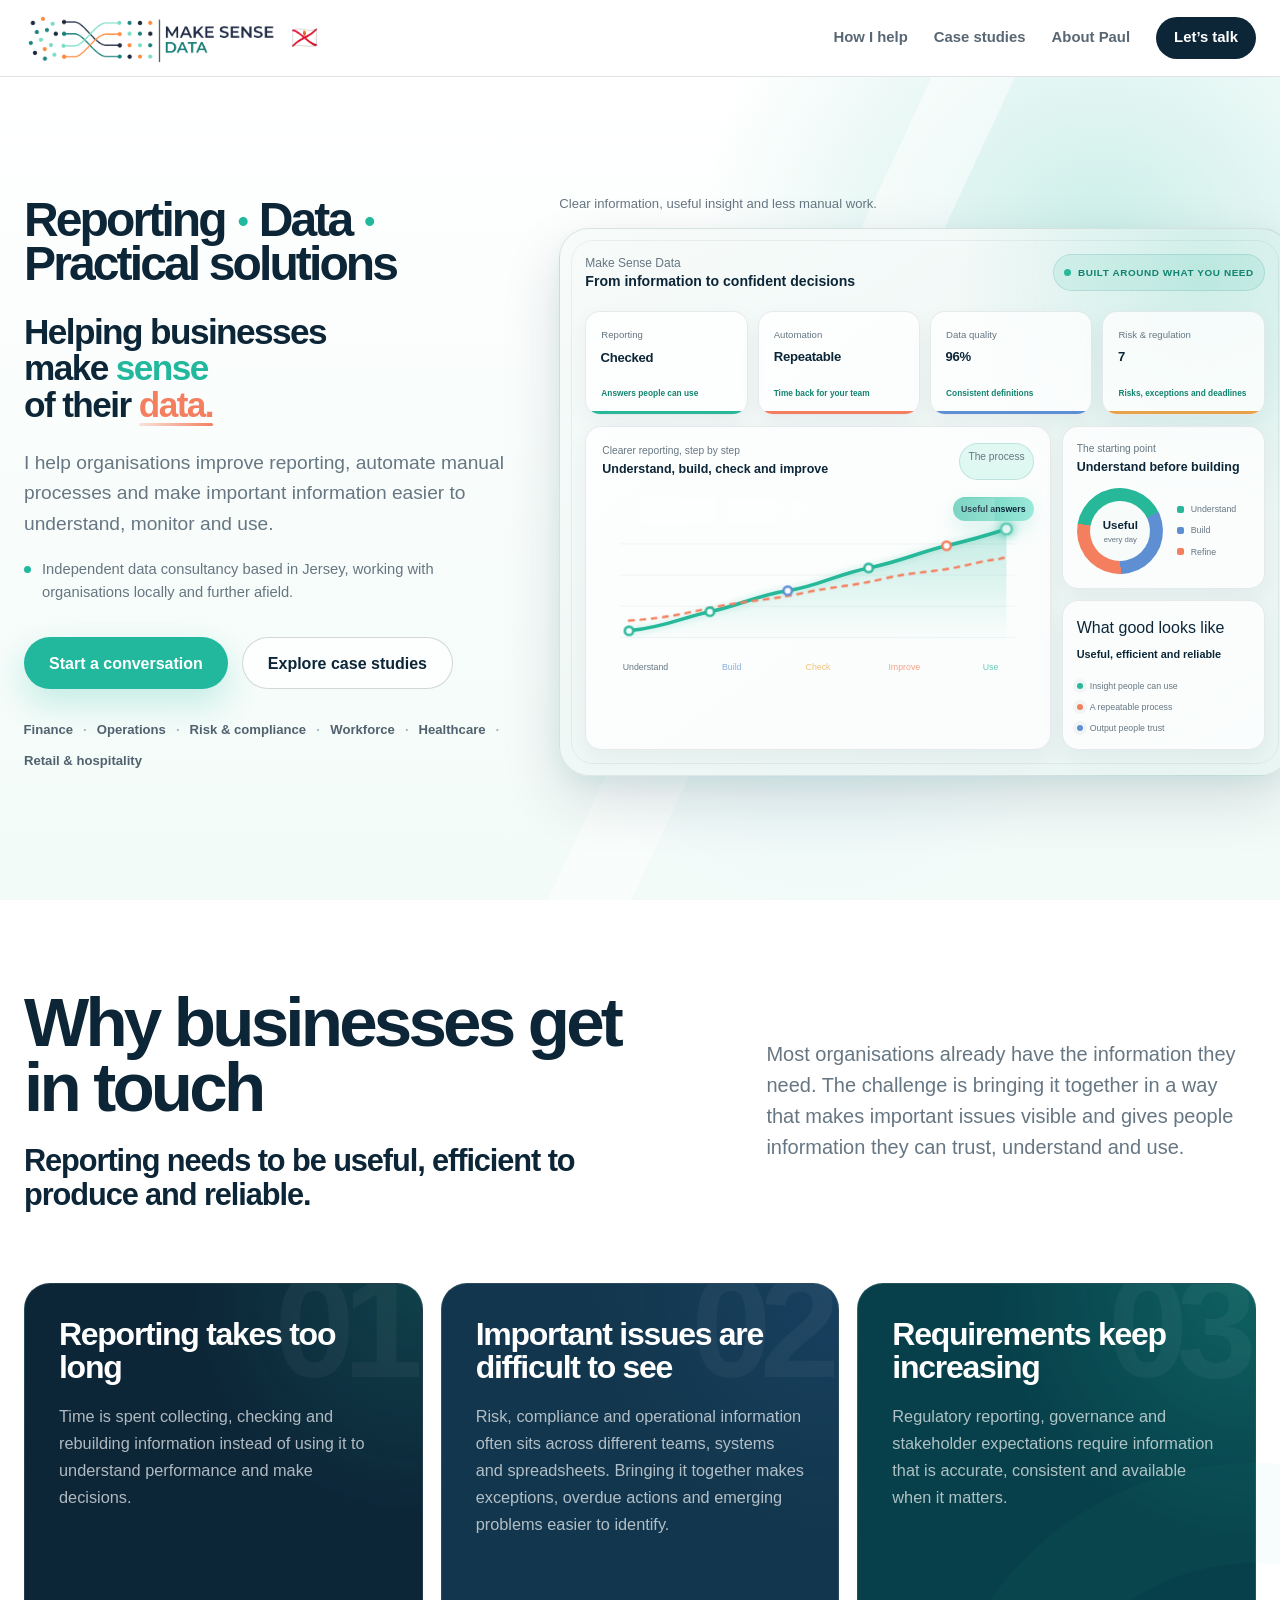
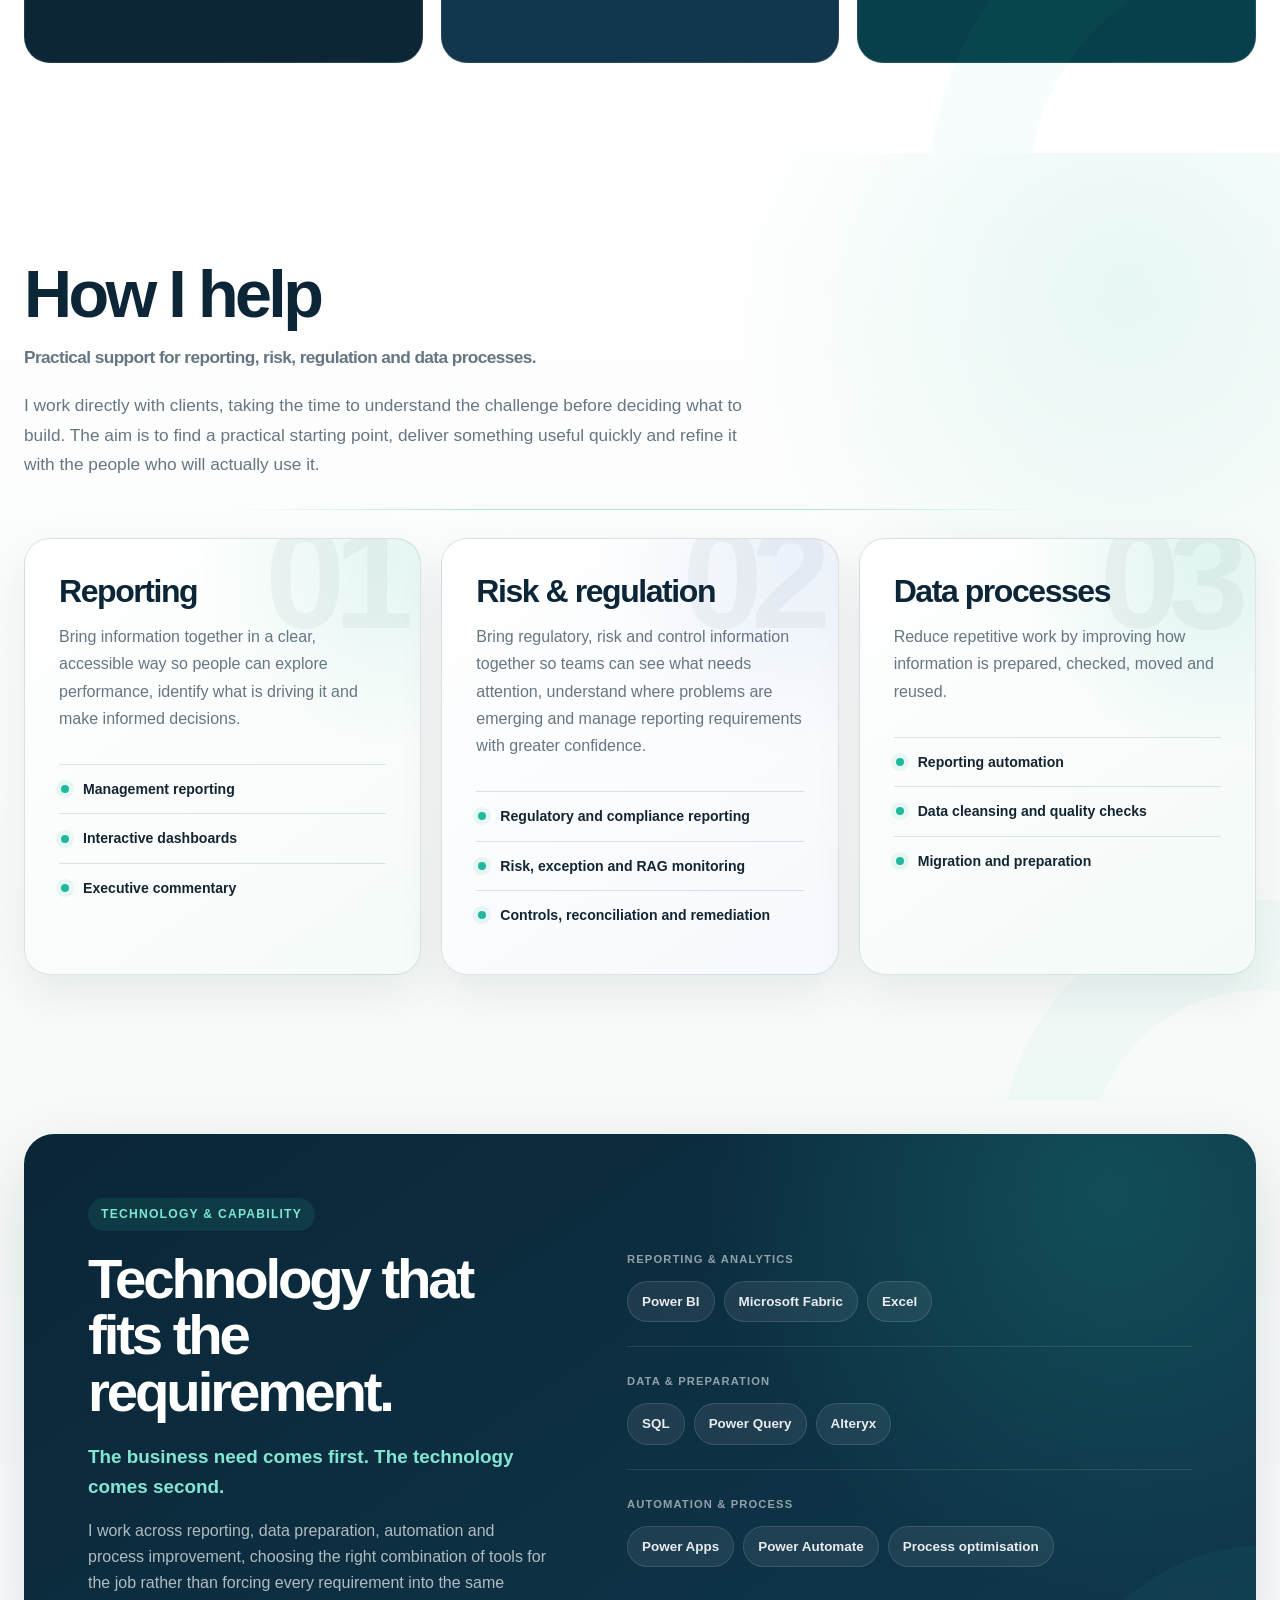
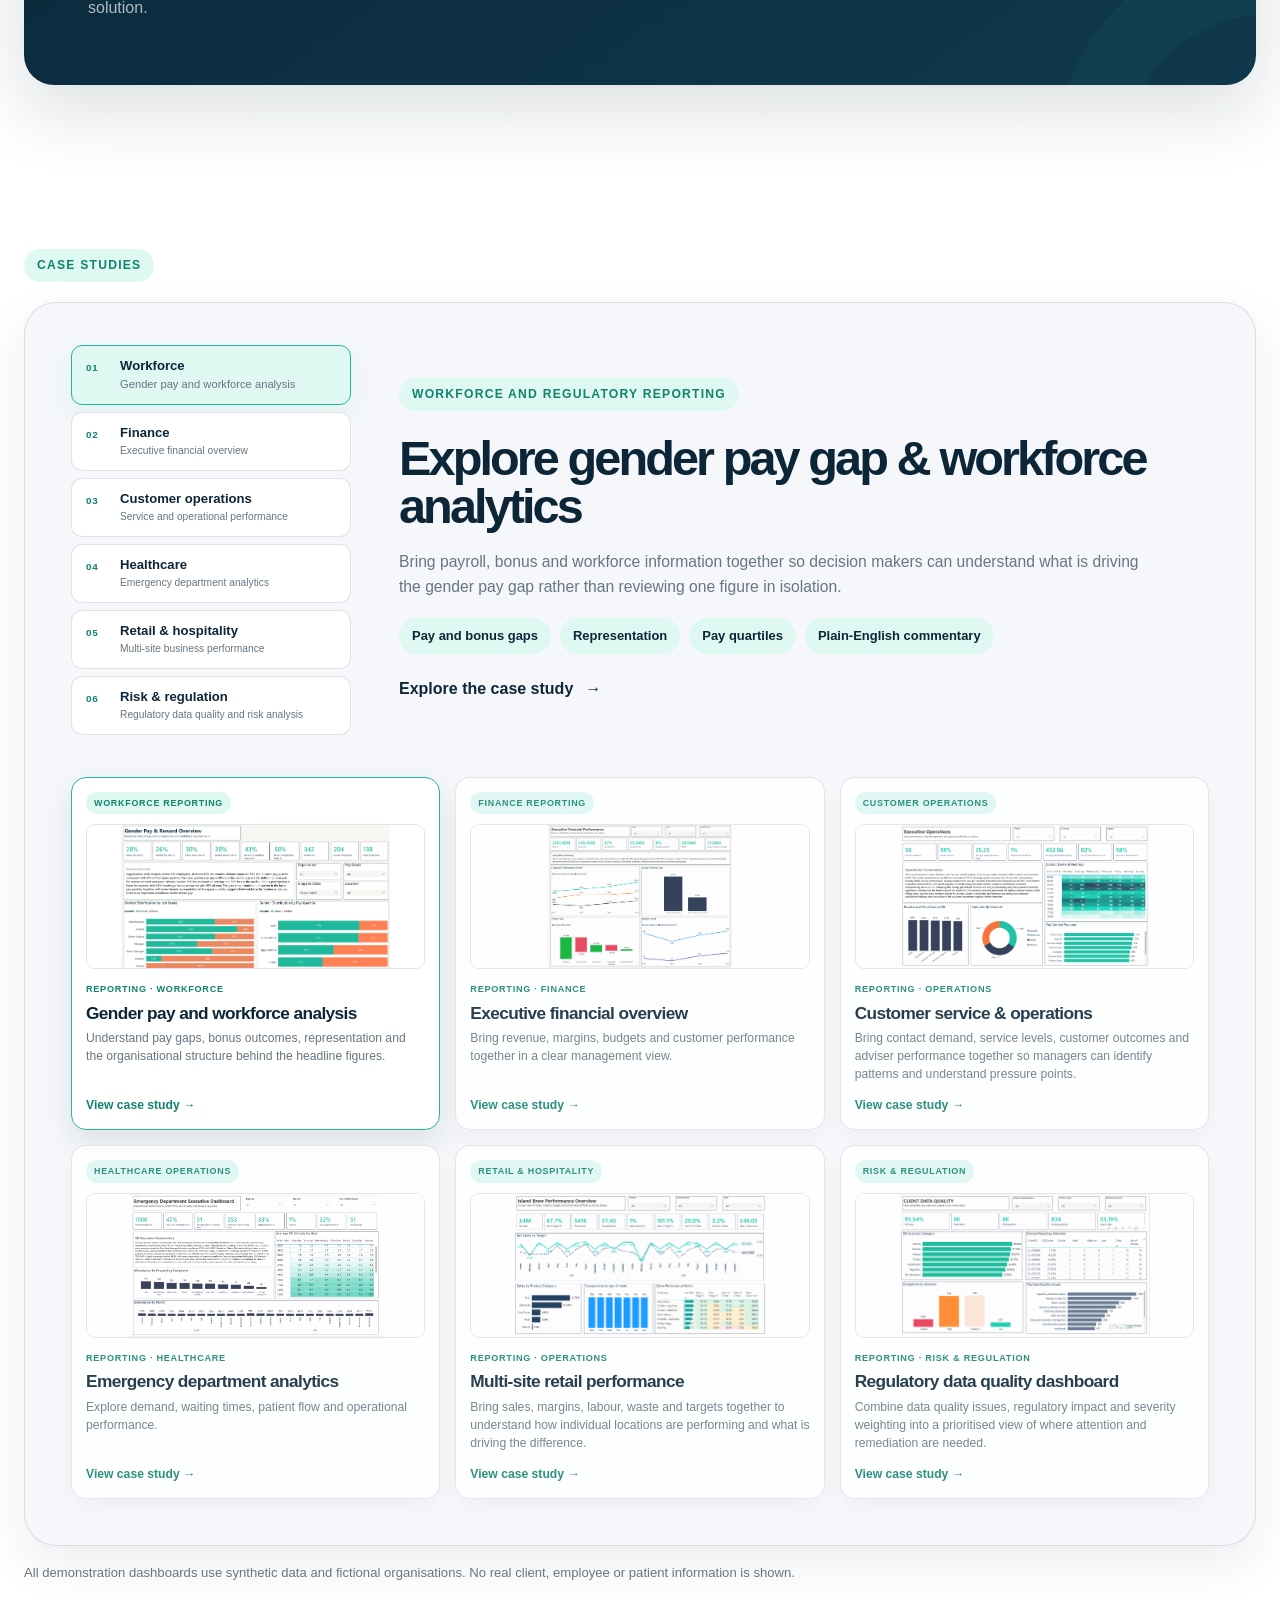
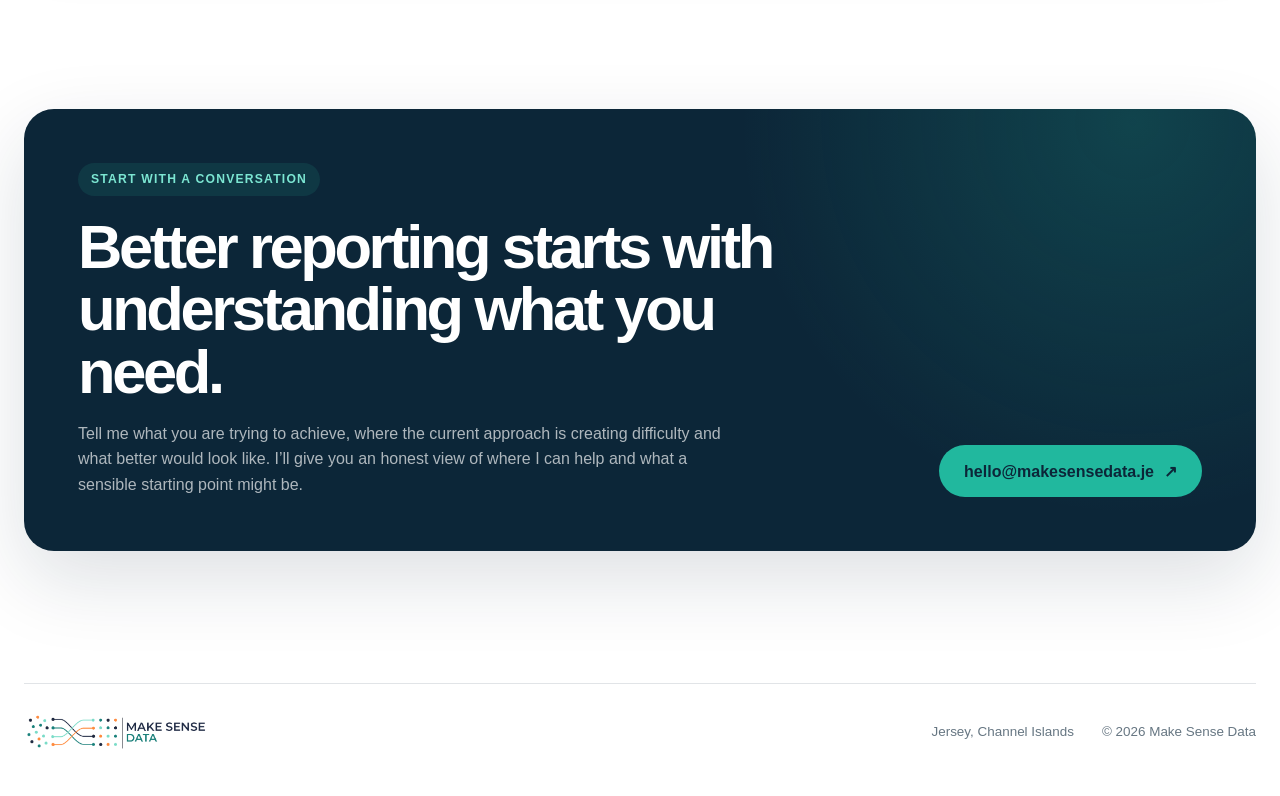
==== commit 8c22e108: "Update website" ====
--- a/index.html
+++ b/index.html
@@ -10,7 +10,7 @@
 
   <meta
     name="description"
-    content="We build dashboards, automate reporting and help organisations use their data to make better decisions."
+    content="Independent Jersey data consultancy helping organisations improve reporting, automate manual processes, monitor risk and regulatory information, and make better use of their data."
   >
 
   <meta name="robots" content="index, follow">
@@ -27,7 +27,7 @@
 
   <meta
     property="og:description"
-    content="Practical reporting, data and regulatory solutions built around the questions your organisation needs to answer."
+    content="Practical reporting, data, risk and regulatory solutions built around the questions your organisation needs to answer."
   >
 
   <meta
@@ -36,6 +36,7 @@
   >
 
   <meta property="og:type" content="website">
+
 
   <script type="application/ld+json">
   {
@@ -43,26 +44,41 @@
     "@type": "ProfessionalService",
     "name": "Make Sense Data",
     "url": "https://www.makesensedata.je/",
-    "description": "Jersey consultancy helping organisations improve reporting, automate repetitive work, meet regulatory requirements and make better use of their data.",
+    "description": "Independent Jersey consultancy helping organisations improve reporting, automate manual processes, monitor risk and regulatory information and make better use of their data.",
     "founder": {
       "@type": "Person",
       "name": "Paul Burrows",
       "jobTitle": "Data and Reporting Consultant"
     },
-    "areaServed": {
-      "@type": "Place",
-      "name": "Jersey, Channel Islands"
-    }
+    "areaServed": [
+      {
+        "@type": "Place",
+        "name": "Jersey, Channel Islands"
+      },
+      {
+        "@type": "Place",
+        "name": "United Kingdom"
+      }
+    ]
   }
   </script>
 
-  <link rel="stylesheet" href="css/style.css?v=20260815-1">
-  <script src="js/app.js?v=20260817-1" defer></script>
+
+  <link
+    rel="stylesheet"
+    href="css/style.css?v=20260818-1"
+  >
+
+  <script
+    src="js/app.js?v=20260818-1"
+    defer
+  ></script>
 
 </head>
 
 
 <body>
+
 
   <!-- ==================================================
        HEADER
@@ -72,18 +88,27 @@
 
     <div class="container nav-wrap">
 
+
       <a
-  class="brand brand-logo"
-  href="#top"
-  aria-label="Make Sense Data home"
->
-  <img
-    src="images/make-sense-data-logo.png"
-    alt="Make Sense Data"
-    class="site-logo"
-  >
-  <span class="brand-flag" aria-label="Jersey">🇯🇪</span>
-</a>
+        class="brand brand-logo"
+        href="#top"
+        aria-label="Make Sense Data home"
+      >
+
+        <img
+          src="images/make-sense-data-logo.png"
+          alt="Make Sense Data"
+          class="site-logo"
+        >
+
+        <span
+          class="brand-flag"
+          aria-label="Jersey"
+        >
+          🇯🇪
+        </span>
+
+      </a>
 
 
       <button
@@ -93,8 +118,10 @@
         aria-controls="main-nav"
         aria-label="Open navigation"
       >
+
         <span></span>
         <span></span>
+
       </button>
 
 
@@ -104,16 +131,35 @@
         aria-label="Main navigation"
       >
 
-        <a href="#services">How I help</a>
-        <a href="#work">Case Studies</a>
-        <a class="nav-about" href="about/">About Paul</a>
-        <a class="nav-cta" href="#contact">Let’s talk</a>
+        <a href="#services">
+          How I help
+        </a>
+
+        <a href="#work">
+          Case studies
+        </a>
+
+        <a
+          class="nav-about"
+          href="about/"
+        >
+          About Paul
+        </a>
+
+        <a
+          class="nav-cta"
+          href="#contact"
+        >
+          Let’s talk
+        </a>
 
       </nav>
 
+
     </div>
 
   </header>
+
 
 
   <main id="top">
@@ -130,40 +176,79 @@
         <div class="hero-grid">
 
 
+          <!-- HERO COPY -->
+
           <div class="hero-copy">
 
-            <p class="eyebrow">
-              REPORTING • DATA • PRACTICAL SOLUTIONS
+
+            <h1 class="hero-title hero-positioning">
+
+              <span class="hero-line">
+                Reporting
+              </span>
+
+              <span
+                class="hero-separator"
+                aria-hidden="true"
+              >
+                •
+              </span>
+
+              <span class="hero-line">
+                Data
+              </span>
+
+              <span
+                class="hero-separator"
+                aria-hidden="true"
+              >
+                •
+              </span>
+
+              <span class="hero-line">
+                Practical solutions
+              </span>
+
+            </h1>
+
+
+            <p class="hero-brand-statement">
+
+  <span class="hero-brand-line hero-brand-line-one">
+    Helping businesses
+  </span>
+
+  <span class="hero-brand-line hero-brand-line-two">
+    make
+    <span class="hero-accent hero-accent-teal">
+      sense
+    </span>
+  </span>
+
+  <span class="hero-brand-line hero-brand-line-three">
+    of their
+    <span class="hero-accent hero-accent-coral">
+      data.
+    </span>
+  </span>
+
+</p>
+
+
+            <p class="lead">
+
+              I help organisations improve reporting, automate manual
+              processes and make important information easier to
+              understand, monitor and use.
+
             </p>
 
 
-            <h1 class="hero-title">
-
-              <span class="hero-line hero-line-one">
-                Helping businesses
-              </span>
-
-              <span class="hero-line hero-line-two">
-                make
-                <span class="hero-accent hero-accent-teal">
-                  sense
-                </span>
-              </span>
-
-              <span class="hero-line hero-line-three">
-                of their
-                <span class="hero-accent hero-accent-coral">
-                  data.
-                </span>
-              </span>
-
-            </h1>
-
-
-            <p class="lead">
-              I work directly with organisations to improve reporting, reduce
-              manual effort and turn complex information into something people
-              can understand, trust and use.
+            <p class="hero-location">
+
+              Independent data consultancy based in Jersey, working
+              with organisations locally and further afield.
+
             </p>
 
 
@@ -190,14 +275,16 @@
 
               <span>Finance</span>
               <span>Operations</span>
-              <span>Regulation</span>
+              <span>Risk &amp; compliance</span>
               <span>Workforce</span>
               <span>Healthcare</span>
               <span>Retail &amp; hospitality</span>
 
             </div>
 
+
           </div>
+
 
 
           <!-- ==================================================
@@ -206,12 +293,20 @@
 
           <div class="hero-dashboard">
 
+
             <p class="hero-dashboard-intro">
-              <span>Clear information, useful insight and less manual work.</span>
+
+              <span>
+                Clear information, useful insight and less manual work.
+              </span>
+
             </p>
 
+
             <div class="dashboard-shell">
 
+
+              <!-- DASHBOARD TOOLBAR -->
 
               <div class="dashboard-toolbar">
 
@@ -239,12 +334,17 @@
               </div>
 
 
+
+              <!-- DASHBOARD KPIS -->
+
               <div class="dashboard-kpis service-kpis">
 
 
                 <div class="kpi-card kpi-green">
 
-                  <span>Reporting</span>
+                  <span>
+                    Reporting
+                  </span>
 
                   <strong class="metric-swap">
 
@@ -274,7 +374,9 @@
 
                 <div class="kpi-card kpi-coral">
 
-                  <span>Automation</span>
+                  <span>
+                    Automation
+                  </span>
 
                   <strong class="metric-swap">
 
@@ -304,7 +406,9 @@
 
                 <div class="kpi-card kpi-blue">
 
-                  <span>Data quality</span>
+                  <span>
+                    Data quality
+                  </span>
 
                   <strong class="metric-swap">
 
@@ -335,7 +439,9 @@
 
                 <div class="kpi-card kpi-amber">
 
-                  <span>Regulatory reporting</span>
+                  <span>
+                    Risk &amp; regulation
+                  </span>
 
                   <strong class="metric-swap">
 
@@ -347,28 +453,35 @@
                     </span>
 
                     <span class="metric-verify">
-                      Prepared
+                      Monitored
                     </span>
 
                     <span class="metric-words">
-                      Accurate &amp; on time
+                      Visible &amp; controlled
                     </span>
 
                   </strong>
 
                   <small>
-                    Reporting with confidence
+                    Risks, exceptions and deadlines
                   </small>
 
                 </div>
 
+
               </div>
 
 
+
+              <!-- DASHBOARD MAIN -->
+
               <div class="dashboard-main">
 
 
+                <!-- PROCESS PANEL -->
+
                 <div class="chart-panel process-panel">
+
 
                   <div class="panel-heading">
 
@@ -390,6 +503,7 @@
                     </span>
 
                   </div>
+
 
 
                   <div
@@ -420,7 +534,9 @@
                   </div>
 
 
+
                   <div class="line-chart process-chart">
+
 
                     <span class="decision-label">
                       Useful answers
@@ -430,8 +546,9 @@
                     <svg
                       viewBox="0 0 720 255"
                       role="img"
-                      aria-label="Illustrative process showing information becoming more useful as it moves from listening through to practical use"
+                      aria-label="Illustrative process showing information becoming more useful as it moves from understanding through to practical use"
                     >
+
 
                       <defs>
 
@@ -460,14 +577,39 @@
                       </defs>
 
 
+
                       <g class="grid-lines">
 
-                        <line x1="30" y1="60" x2="690" y2="60"></line>
-                        <line x1="30" y1="112" x2="690" y2="112"></line>
-                        <line x1="30" y1="164" x2="690" y2="164"></line>
-                        <line x1="30" y1="216" x2="690" y2="216"></line>
+                        <line
+                          x1="30"
+                          y1="60"
+                          x2="690"
+                          y2="60"
+                        ></line>
+
+                        <line
+                          x1="30"
+                          y1="112"
+                          x2="690"
+                          y2="112"
+                        ></line>
+
+                        <line
+                          x1="30"
+                          y1="164"
+                          x2="690"
+                          y2="164"
+                        ></line>
+
+                        <line
+                          x1="30"
+                          y1="216"
+                          x2="690"
+                          y2="216"
+                        ></line>
 
                       </g>
+
 
 
                       <path
@@ -513,13 +655,43 @@
                       />
 
 
+
                       <g class="chart-dots">
 
-                        <circle class="dot-green" cx="45" cy="205" r="7"></circle>
-                        <circle class="dot-green" cx="180" cy="173" r="7"></circle>
-                        <circle class="dot-blue" cx="310" cy="138" r="7"></circle>
-                        <circle class="dot-green" cx="445" cy="100" r="7"></circle>
-                        <circle class="dot-coral" cx="575" cy="63" r="7"></circle>
+                        <circle
+                          class="dot-green"
+                          cx="45"
+                          cy="205"
+                          r="7"
+                        ></circle>
+
+                        <circle
+                          class="dot-green"
+                          cx="180"
+                          cy="173"
+                          r="7"
+                        ></circle>
+
+                        <circle
+                          class="dot-blue"
+                          cx="310"
+                          cy="138"
+                          r="7"
+                        ></circle>
+
+                        <circle
+                          class="dot-green"
+                          cx="445"
+                          cy="100"
+                          r="7"
+                        ></circle>
+
+                        <circle
+                          class="dot-coral"
+                          cx="575"
+                          cy="63"
+                          r="7"
+                        ></circle>
 
                         <circle
                           class="dot-green decision-dot"
@@ -530,7 +702,9 @@
 
                       </g>
 
+
                     </svg>
+
 
 
                     <div class="chart-labels process-labels">
@@ -543,15 +717,20 @@
 
                     </div>
 
+
                   </div>
 
                 </div>
 
 
+
+                <!-- DASHBOARD SIDE -->
+
                 <div class="dashboard-side">
 
 
                   <div class="donut-panel">
+
 
                     <div class="panel-heading">
 
@@ -570,7 +749,9 @@
                     </div>
 
 
+
                     <div class="donut-wrap">
+
 
                       <div
                         class="donut dashboard-donut"
@@ -592,6 +773,7 @@
                       </div>
 
 
+
                       <ul class="legend">
 
                         <li>
@@ -611,9 +793,11 @@
 
                       </ul>
 
+
                     </div>
 
                   </div>
+
 
 
                   <div class="quality-panel principles-panel">
@@ -649,6 +833,7 @@
 
                   </div>
 
+
                 </div>
 
               </div>
@@ -662,6 +847,7 @@
       </div>
 
     </section>
+
 
 
     <!-- ==================================================
@@ -672,38 +858,52 @@
 
       <div class="container">
 
+
         <div class="why-grid">
 
+
           <div class="why-heading reveal">
 
-            <p class="eyebrow">
+
+            <h2 class="why-title">
               Why businesses get in touch
+            </h2>
+
+
+            <p class="why-statement">
+              Reporting needs to be useful, efficient to produce and reliable.
             </p>
 
-            <h2>
-              They need reporting that is useful, efficient to produce and reliable.
-            </h2>
 
           </div>
+
 
 
           <div class="why-intro reveal">
 
             <p>
               Most organisations already have the information they need.
-              The challenge is turning that information into something
-              people can trust, understand and use.
+              The challenge is bringing it together in a way that makes
+              important issues visible and gives people information they
+              can trust, understand and use.
             </p>
 
           </div>
 
+
         </div>
 
 
+
         <div class="why-problems reveal-group">
 
 
-          <article class="why-problem reveal" data-step="01">
+          <!-- PROBLEM 01 -->
+
+          <article
+            class="why-problem reveal"
+            data-step="01"
+          >
 
             <div>
 
@@ -713,7 +913,8 @@
 
               <p>
                 Time is spent collecting, checking and rebuilding information
-                instead of using it to understand performance and make decisions.
+                instead of using it to understand performance and make
+                decisions.
               </p>
 
             </div>
@@ -721,17 +922,25 @@
           </article>
 
 
-          <article class="why-problem reveal" data-step="02">
+
+          <!-- PROBLEM 02 -->
+
+          <article
+            class="why-problem reveal"
+            data-step="02"
+          >
 
             <div>
 
               <h3>
-                Growth changes what the business needs
+                Important issues are difficult to see
               </h3>
 
               <p>
-                Processes and systems that worked at one stage of growth can
-                become difficult to maintain as requirements increase.
+                Risk, compliance and operational information often sits
+                across different teams, systems and spreadsheets. Bringing
+                it together makes exceptions, overdue actions and emerging
+                problems easier to identify.
               </p>
 
             </div>
@@ -739,7 +948,13 @@
           </article>
 
 
-          <article class="why-problem reveal" data-step="03">
+
+          <!-- PROBLEM 03 -->
+
+          <article
+            class="why-problem reveal"
+            data-step="03"
+          >
 
             <div>
 
@@ -765,6 +980,7 @@
     </section>
 
 
+
     <!-- ==================================================
          HOW I HELP
          ================================================== -->
@@ -779,23 +995,33 @@
 
         <div class="section-heading reveal">
 
-          <p class="eyebrow">
+
+          <h2 class="section-title">
             How I help
+          </h2>
+
+
+          <p class="section-statement">
+            Practical support for reporting, risk, regulation and data processes.
           </p>
 
-          <h2>
-            Practical support for reporting, regulation and data processes.
-          </h2>
-
-          <p>
-            I work directly with clients, taking the time to understand the challenge and identify what will make the biggest difference. Experience, close collaboration and practical delivery help turn that understanding into value quickly.
+
+          <p class="section-description">
+            I work directly with clients, taking the time to understand
+            the challenge before deciding what to build. The aim is to
+            find a practical starting point, deliver something useful
+            quickly and refine it with the people who will actually use it.
           </p>
 
+
         </div>
 
 
+
         <div class="service-pillars reveal-group">
 
+
+          <!-- REPORTING -->
 
           <article
             class="service-pillar reveal"
@@ -807,17 +1033,32 @@
             </h3>
 
             <p>
-              Bring information together in a clear, accessible way so people can explore performance, identify what is driving it and make informed decisions.
+              Bring information together in a clear, accessible way so
+              people can explore performance, identify what is driving it
+              and make informed decisions.
             </p>
 
             <ul>
-              <li>Management reporting</li>
-              <li>Interactive dashboards</li>
-              <li>Executive commentary</li>
+
+              <li>
+                Management reporting
+              </li>
+
+              <li>
+                Interactive dashboards
+              </li>
+
+              <li>
+                Executive commentary
+              </li>
+
             </ul>
 
           </article>
 
+
+
+          <!-- RISK & REGULATION -->
 
           <article
             class="service-pillar reveal"
@@ -825,22 +1066,37 @@
           >
 
             <h3>
-              Regulation
+              Risk &amp; regulation
             </h3>
 
             <p>
-              Improve the way regulatory information is prepared, checked and
-              submitted so deadlines are easier to manage.
+              Bring regulatory, risk and control information together so
+              teams can see what needs attention, understand where problems
+              are emerging and manage reporting requirements with greater
+              confidence.
             </p>
 
             <ul>
-              <li>Regulatory reporting</li>
-              <li>Data quality scoring and remediation</li>
-              <li>Controls and reconciliation</li>
+
+              <li>
+                Regulatory and compliance reporting
+              </li>
+
+              <li>
+                Risk, exception and RAG monitoring
+              </li>
+
+              <li>
+                Controls, reconciliation and remediation
+              </li>
+
             </ul>
 
           </article>
 
+
+
+          <!-- DATA PROCESSES -->
 
           <article
             class="service-pillar reveal"
@@ -852,23 +1108,35 @@
             </h3>
 
             <p>
-              Reduce repetitive work by improving how information is prepared,
-              cleansed, moved and reused.
+              Reduce repetitive work by improving how information is
+              prepared, checked, moved and reused.
             </p>
 
             <ul>
-              <li>Reporting automation</li>
-              <li>Data cleansing</li>
-              <li>Migration and preparation</li>
+
+              <li>
+                Reporting automation
+              </li>
+
+              <li>
+                Data cleansing and quality checks
+              </li>
+
+              <li>
+                Migration and preparation
+              </li>
+
             </ul>
 
           </article>
 
+
         </div>
 
       </div>
 
     </section>
+
 
 
     <!-- ==================================================
@@ -879,32 +1147,44 @@
 
       <div class="container">
 
+
         <div class="technology-panel reveal">
 
+
           <div class="technology-copy">
+
 
             <p class="eyebrow dark-eyebrow">
               Technology &amp; capability
             </p>
 
+
             <h2>
               Technology that fits the requirement.
             </h2>
 
+
             <p class="technology-lead">
               The business need comes first. The technology comes second.
             </p>
 
+
             <p class="technology-text">
-              I work across reporting, data preparation, automation and process
-              improvement, choosing the right combination of tools for the job
-              rather than forcing every requirement into the same solution.
+              I work across reporting, data preparation, automation and
+              process improvement, choosing the right combination of tools
+              for the job rather than forcing every requirement into the
+              same solution.
             </p>
 
+
           </div>
 
 
+
           <div class="technology-stack">
+
+
+            <!-- REPORTING TOOLS -->
 
             <div class="technology-group">
 
@@ -923,6 +1203,9 @@
             </div>
 
 
+
+            <!-- DATA TOOLS -->
+
             <div class="technology-group">
 
               <span class="technology-group-label">
@@ -940,6 +1223,9 @@
             </div>
 
 
+
+            <!-- AUTOMATION TOOLS -->
+
             <div class="technology-group">
 
               <span class="technology-group-label">
@@ -956,6 +1242,7 @@
 
             </div>
 
+
           </div>
 
         </div>
@@ -963,6 +1250,7 @@
       </div>
 
     </section>
+
 
 
     <!-- ==================================================
@@ -976,20 +1264,30 @@
 
       <div class="container">
 
+
         <p class="eyebrow">
           Case studies
         </p>
 
 
+
         <div class="case-browser">
 
 
+          <!-- ==================================================
+               CASE STUDY FEATURE / MENU / COPY
+               ================================================== -->
+
           <div class="case-browser-feature">
 
 
             <!-- CASE STUDY MENU -->
 
-            <div class="case-browser-menu" aria-label="Choose a case study">
+            <div
+              class="case-browser-menu"
+              aria-label="Choose a case study"
+            >
+
 
               <button
                 class="is-active"
@@ -997,10 +1295,19 @@
                 data-case-menu="0"
                 aria-pressed="true"
               >
+
                 <span>01</span>
-                <strong>Workforce</strong>
-                <small>Gender pay and workforce analysis</small>
+
+                <strong>
+                  Workforce
+                </strong>
+
+                <small>
+                  Gender pay and workforce analysis
+                </small>
+
               </button>
+
 
 
               <button
@@ -1008,10 +1315,19 @@
                 data-case-menu="1"
                 aria-pressed="false"
               >
+
                 <span>02</span>
-                <strong>Finance</strong>
-                <small>Executive financial overview</small>
+
+                <strong>
+                  Finance
+                </strong>
+
+                <small>
+                  Executive financial overview
+                </small>
+
               </button>
+
 
 
               <button
@@ -1019,10 +1335,19 @@
                 data-case-menu="2"
                 aria-pressed="false"
               >
+
                 <span>03</span>
-                <strong>Customer operations</strong>
-                <small>Service and operational performance</small>
+
+                <strong>
+                  Customer operations
+                </strong>
+
+                <small>
+                  Service and operational performance
+                </small>
+
               </button>
+
 
 
               <button
@@ -1030,10 +1355,19 @@
                 data-case-menu="3"
                 aria-pressed="false"
               >
+
                 <span>04</span>
-                <strong>Healthcare</strong>
-                <small>Emergency department analytics</small>
+
+                <strong>
+                  Healthcare
+                </strong>
+
+                <small>
+                  Emergency department analytics
+                </small>
+
               </button>
+
 
 
               <button
@@ -1041,27 +1375,50 @@
                 data-case-menu="4"
                 aria-pressed="false"
               >
+
                 <span>05</span>
-                <strong>Retail &amp; hospitality</strong>
-                <small>Multi-site business performance</small>
+
+                <strong>
+                  Retail &amp; hospitality
+                </strong>
+
+                <small>
+                  Multi-site business performance
+                </small>
+
               </button>
 
+
+
               <button
-  type="button"
-  data-case-menu="5"
-  aria-pressed="false"
->
-  <span>06</span>
-  <strong>Regulation</strong>
-  <small>Regulatory data quality and risk analysis</small>
-</button>
+                type="button"
+                data-case-menu="5"
+                aria-pressed="false"
+              >
+
+                <span>06</span>
+
+                <strong>
+                  Risk &amp; regulation
+                </strong>
+
+                <small>
+                  Regulatory data quality and risk analysis
+                </small>
+
+              </button>
+
 
             </div>
 
 
+
             <!-- ==================================================
-                 GENDER PAY COPY
+                 CASE STUDY COPY
                  ================================================== -->
+
+
+            <!-- GENDER PAY COPY -->
 
             <div
               class="case-browser-copy is-active"
@@ -1077,9 +1434,9 @@
               </h2>
 
               <p class="case-browser-intro">
-                Bring payroll, bonus and workforce information together so
-                decision makers can understand what is driving the gender pay
-                gap rather than reviewing one figure in isolation.
+                Bring payroll, bonus and workforce information together
+                so decision makers can understand what is driving the
+                gender pay gap rather than reviewing one figure in isolation.
               </p>
 
               <div class="case-browser-tags">
@@ -1102,9 +1459,8 @@
             </div>
 
 
-            <!-- ==================================================
-                 FINANCE COPY
-                 ================================================== -->
+
+            <!-- FINANCE COPY -->
 
             <div
               class="case-browser-copy"
@@ -1112,7 +1468,7 @@
             >
 
               <p class="eyebrow">
-                FINANCE AND MANAGEMENT REPORTING
+                Finance and management reporting
               </p>
 
               <h2>
@@ -1120,9 +1476,9 @@
               </h2>
 
               <p class="case-browser-intro">
-                Bring revenue, profitability, budgets and customer performance
-                together so leaders can see what has changed and where
-                attention is needed.
+                Bring revenue, profitability, budgets and customer
+                performance together so leaders can see what has changed
+                and where attention is needed.
               </p>
 
               <div class="case-browser-tags">
@@ -1145,9 +1501,8 @@
             </div>
 
 
-            <!-- ==================================================
-                 CUSTOMER SERVICES COPY
-                 ================================================== -->
+
+            <!-- CUSTOMER SERVICES COPY -->
 
             <div
               class="case-browser-copy"
@@ -1155,17 +1510,18 @@
             >
 
               <p class="eyebrow">
-                CUSTOMER AND OPERATIONAL REPORTING
+                Customer and operational reporting
               </p>
 
               <h2>
-                Customer service &amp; ops data analysis
+                Explore customer service &amp; operational performance
               </h2>
 
               <p class="case-browser-intro">
-                Bring contact demand, service levels, customer outcomes and
-                adviser performance together so managers can identify patterns,
-                understand pressure points and make informed decisions.
+                Bring contact demand, service levels, customer outcomes
+                and adviser performance together so managers can identify
+                patterns, understand pressure points and make informed
+                decisions.
               </p>
 
               <div class="case-browser-tags">
@@ -1173,7 +1529,7 @@
                 <span>Contact demand</span>
                 <span>Service levels</span>
                 <span>Customer outcomes</span>
-                <span>Advisor performance</span>
+                <span>Adviser performance</span>
 
               </div>
 
@@ -1188,9 +1544,8 @@
             </div>
 
 
-            <!-- ==================================================
-                 HEALTHCARE COPY
-                 ================================================== -->
+
+            <!-- HEALTHCARE COPY -->
 
             <div
               class="case-browser-copy"
@@ -1198,17 +1553,17 @@
             >
 
               <p class="eyebrow">
-                HEALTHCARE OPERATIONS
+                Healthcare operations
               </p>
 
               <h2>
-                Health data - explore patient flow, wait time and demand
+                Explore patient flow, waiting time and demand
               </h2>
 
               <p class="case-browser-intro">
-                Bring attendance, waiting-time and outcome information together
-                so operational teams can identify demand patterns and areas
-                where patient flow is slowing.
+                Bring attendance, waiting-time and outcome information
+                together so operational teams can identify demand patterns
+                and areas where patient flow is slowing.
               </p>
 
               <div class="case-browser-tags">
@@ -1231,9 +1586,8 @@
             </div>
 
 
-            <!-- ==================================================
-                 ISLAND BREW COPY
-                 ================================================== -->
+
+            <!-- RETAIL & HOSPITALITY COPY -->
 
             <div
               class="case-browser-copy"
@@ -1241,7 +1595,7 @@
             >
 
               <p class="eyebrow">
-                RETAIL &amp; HOSPITALITY
+                Retail &amp; hospitality
               </p>
 
               <h2>
@@ -1249,8 +1603,8 @@
               </h2>
 
               <p class="case-browser-intro">
-                Bring sales, margins, targets, staffing and waste together so
-                managers can compare locations, understand what is driving
+                Bring sales, margins, targets, staffing and waste together
+                so managers can compare locations, understand what is driving
                 performance and see where attention is needed.
               </p>
 
@@ -1273,56 +1627,59 @@
 
             </div>
 
-          
-                  <!-- ==================================================
-     REGULATORY DATA QUALITY COPY
-     ================================================== -->
-
-<div
-  class="case-browser-copy"
-  data-case-copy="5"
->
-
-  <p class="eyebrow">
-    REGULATORY DATA QUALITY
-  </p>
-
-  <h2>
-    Understand regulatory exposure through data quality analysis
-  </h2>
-
-  <p class="case-browser-intro">
-    Bring regulatory obligations, data quality exceptions and risk weighting
-    together to identify where remediation effort should be focused.
-  </p>
-
-  <div class="case-browser-tags">
-
-    <span>Risk scoring</span>
-    <span>Regulatory readiness</span>
-    <span>Data quality</span>
-    <span>Remediation priorities</span>
-
-  </div>
-
-  <a
-    class="case-browser-main-link"
-    href="regulatory-data-quality-dashboard/"
-  >
-    Explore the case study
-    <span aria-hidden="true">→</span>
-  </a>
-
-</div>
-</div>
-
-  
+
+
+            <!-- REGULATORY DATA QUALITY COPY -->
+
+            <div
+              class="case-browser-copy"
+              data-case-copy="5"
+            >
+
+              <p class="eyebrow">
+                Risk, regulation &amp; data quality
+              </p>
+
+              <h2>
+                Make regulatory risk and data quality easier to see
+              </h2>
+
+              <p class="case-browser-intro">
+                Bring regulatory obligations, data quality exceptions,
+                severity and risk weighting together so teams can see
+                where attention is needed and prioritise remediation.
+              </p>
+
+              <div class="case-browser-tags">
+
+                <span>Risk scoring</span>
+                <span>RAG monitoring</span>
+                <span>Data quality</span>
+                <span>Remediation priorities</span>
+
+              </div>
+
+              <a
+                class="case-browser-main-link"
+                href="regulatory-data-quality-dashboard/"
+              >
+                Explore the case study
+                <span aria-hidden="true">→</span>
+              </a>
+
+            </div>
+
+
+          </div>
+
+
 
           <!-- ==================================================
                CASE STUDY CARDS
                ================================================== -->
 
           <div class="case-browser-panel">
+
 
             <div class="case-browser-cards">
 
@@ -1362,8 +1719,8 @@
                 </h3>
 
                 <p>
-                  Understand pay gaps, bonus outcomes, representation and the
-                  organisational structure behind the headline figures.
+                  Understand pay gaps, bonus outcomes, representation and
+                  the organisational structure behind the headline figures.
                 </p>
 
                 <a
@@ -1374,6 +1731,7 @@
                 </a>
 
               </div>
+
 
 
               <!-- FINANCE -->
@@ -1425,6 +1783,7 @@
               </div>
 
 
+
               <!-- CUSTOMER SERVICES -->
 
               <div
@@ -1460,10 +1819,9 @@
                 </h3>
 
                 <p>
-                  Bring contact demand, service levels, customer outcomes and
-                  adviser performance together so managers can identify
-                  patterns, understand pressure points and make informed
-                  decisions.
+                  Bring contact demand, service levels, customer outcomes
+                  and adviser performance together so managers can identify
+                  patterns and understand pressure points.
                 </p>
 
                 <a
@@ -1474,6 +1832,7 @@
                 </a>
 
               </div>
+
 
 
               <!-- HEALTHCARE -->
@@ -1525,7 +1884,8 @@
               </div>
 
 
-              <!-- ISLAND BREW -->
+
+              <!-- RETAIL & HOSPITALITY -->
 
               <div
                 class="case-browser-card"
@@ -1560,9 +1920,9 @@
                 </h3>
 
                 <p>
-                  Bring sales, margins, labour, waste and targets together to
-                  understand how individual locations are performing and what
-                  is driving the difference.
+                  Bring sales, margins, labour, waste and targets together
+                  to understand how individual locations are performing
+                  and what is driving the difference.
                 </p>
 
                 <a
@@ -1573,62 +1933,61 @@
                 </a>
 
               </div>
-<!-- REGULATORY DATA QUALITY -->
-
-<div
-  class="case-browser-card"
-  data-case-card="5"
-  role="button"
-  tabindex="0"
-  aria-pressed="false"
->
-
-<span class="case-card-status case-card-status-featured">
-  Regulatory reporting
-</span>
-
-
-<div class="case-card-image case-card-image-live">
-
-<img
-  src="images/regulatory-data-quality-dashboard.png"
-  alt="Regulatory Data Quality Dashboard"
-  loading="lazy"
-  width="1200"
-  height="675"
->
-
-</div>
-
-
-<p class="case-card-type">
-  Reporting · Regulation
-</p>
-
-
-<h3>
-  Regulatory data quality dashboard
-</h3>
-
-
-<p>
-  Identify regulatory exposure by combining data quality issues,
-  regulatory impact and severity weighting into a prioritised view.
-</p>
-
-
-<a
- class="case-card-link"
- href="regulatory-data-quality-dashboard/"
->
- View case study →
-</a>
-
-
-</div>
+
+
+
+              <!-- REGULATORY DATA QUALITY -->
+
+              <div
+                class="case-browser-card"
+                data-case-card="5"
+                role="button"
+                tabindex="0"
+                aria-pressed="false"
+              >
+
+                <span class="case-card-status case-card-status-featured">
+                  Risk &amp; regulation
+                </span>
+
+                <div class="case-card-image case-card-image-live">
+
+                  <img
+                    src="images/regulatory-data-quality-dashboard.png"
+                    alt="Regulatory Data Quality Dashboard"
+                    loading="lazy"
+                    width="1200"
+                    height="675"
+                  >
+
+                </div>
+
+                <p class="case-card-type">
+                  Reporting · Risk &amp; regulation
+                </p>
+
+                <h3>
+                  Regulatory data quality dashboard
+                </h3>
+
+                <p>
+                  Combine data quality issues, regulatory impact and
+                  severity weighting into a prioritised view of where
+                  attention and remediation are needed.
+                </p>
+
+                <a
+                  class="case-card-link"
+                  href="regulatory-data-quality-dashboard/"
+                >
+                  View case study →
+                </a>
+
+              </div>
 
 
             </div>
+
 
 
             <!-- CAROUSEL CONTROLS -->
@@ -1642,6 +2001,7 @@
               ←
             </button>
 
+
             <button
               class="case-browser-arrow case-browser-arrow-next"
               type="button"
@@ -1652,61 +2012,74 @@
             </button>
 
 
+
             <div class="case-browser-dots">
 
-  <button
-    type="button"
-    class="is-active"
-    data-case-browser-dot="0"
-    aria-label="Gender pay and workforce analysis"
-  ></button>
-
-  <button
-    type="button"
-    data-case-browser-dot="1"
-    aria-label="Executive financial performance"
-  ></button>
-
-  <button
-    type="button"
-    data-case-browser-dot="2"
-    aria-label="Customer service performance"
-  ></button>
-
-  <button
-    type="button"
-    data-case-browser-dot="3"
-    aria-label="Emergency Department analytics"
-  ></button>
-
-  <button
-    type="button"
-    data-case-browser-dot="4"
-    aria-label="Multi-site retail performance"
-  ></button>
-
-  <button
-    type="button"
-    data-case-browser-dot="5"
-    aria-label="Regulatory data quality dashboard"
-  ></button>
-
-</div>
+
+              <button
+                type="button"
+                class="is-active"
+                data-case-browser-dot="0"
+                aria-label="Gender pay and workforce analysis"
+              ></button>
+
+
+              <button
+                type="button"
+                data-case-browser-dot="1"
+                aria-label="Executive financial performance"
+              ></button>
+
+
+              <button
+                type="button"
+                data-case-browser-dot="2"
+                aria-label="Customer service performance"
+              ></button>
+
+
+              <button
+                type="button"
+                data-case-browser-dot="3"
+                aria-label="Emergency Department analytics"
+              ></button>
+
+
+              <button
+                type="button"
+                data-case-browser-dot="4"
+                aria-label="Multi-site retail performance"
+              ></button>
+
+
+              <button
+                type="button"
+                data-case-browser-dot="5"
+                aria-label="Regulatory data quality dashboard"
+              ></button>
+
+
+            </div>
+
 
           </div>
 
+
         </div>
+
 
 
         <p class="demo-note">
           All demonstration dashboards use synthetic data and fictional
-          organisations. No real client, employee or patient information is
-          shown.
+          organisations. No real client, employee or patient information
+          is shown.
         </p>
 
+
       </div>
 
     </section>
+
 
 
     <!-- ==================================================
@@ -1720,42 +2093,58 @@
 
       <div class="container">
 
+
         <div class="contact-panel reveal">
 
+
           <div>
+
 
             <p class="eyebrow dark-eyebrow">
               Start with a conversation
             </p>
 
+
             <h2>
               Better reporting starts with understanding what you need.
             </h2>
 
+
             <p>
               Tell me what you are trying to achieve, where the current
-              approach is creating difficulty and what better would look like.
-              I’ll give you an honest view of how I can help.
+              approach is creating difficulty and what better would look
+              like. I’ll give you an honest view of where I can help and
+              what a sensible starting point might be.
             </p>
 
+
           </div>
+
 
 
           <a
             class="button contact-button"
             href="mailto:hello@makesensedata.je?subject=Reporting%20and%20data%20enquiry"
           >
+
             hello@makesensedata.je
-            <span aria-hidden="true">↗</span>
+
+            <span aria-hidden="true">
+              ↗
+            </span>
+
           </a>
 
+
         </div>
 
       </div>
 
     </section>
 
+
   </main>
+
 
 
   <!-- ==================================================
@@ -1766,9 +2155,11 @@
 
     <div class="container footer-wrap">
 
+
       <a
         class="brand brand-logo footer-brand"
         href="#top"
+        aria-label="Make Sense Data home"
       >
 
         <img
@@ -1789,10 +2180,12 @@
         © <span id="year"></span> Make Sense Data
       </p>
 
+
     </div>
 
   </footer>
 
+
 </body>
 
-</html>
+</html>
--- a/css/style.css
+++ b/css/style.css
@@ -6233,11 +6233,13 @@
     line-height:1.25;
     white-space:normal;
   }
-  /* ==================================================
+
+} /* CLOSE max-width:600px HERE */
+
+
+/* ==================================================
    CASE BROWSER - SIXTH CASE SUPPORT
    ================================================== */
-
-/* Carousel dots */
 
 .case-browser-dots{
   display:flex;
@@ -6316,4 +6318,707 @@
   }
 
 }
-}
+
+/* =========================================================
+   HOMEPAGE CONTENT VISIBILITY SAFETY FIX
+   18 AUGUST 2026
+   ========================================================= */
+
+
+/* Standard reveal content */
+
+.reveal,
+.reveal.visible{
+  opacity:1 !important;
+  transform:none !important;
+}
+
+
+/* New homepage hero */
+
+.hero .hero-positioning,
+.hero .hero-location,
+.hero .lead,
+.hero-actions,
+.hero .capabilities{
+  opacity:1 !important;
+  visibility:visible !important;
+  filter:none !important;
+  transform:none !important;
+}
+
+
+/* Coloured words in the new hero */
+
+
+
+/* Dashboard container */
+
+.hero-dashboard{
+  opacity:1 !important;
+  visibility:visible !important;
+  filter:none !important;
+  transform:none !important;
+}
+
+
+/* Dashboard component entrance states */
+
+.hero-dashboard .kpi-card,
+.hero-dashboard .chart-panel,
+.hero-dashboard .donut-panel,
+.hero-dashboard .quality-panel{
+  opacity:1 !important;
+  visibility:visible !important;
+  transform:none !important;
+}
+
+
+/* New hierarchy elements */
+
+.hero-positioning,
+.hero-brand-statement,
+.hero-location,
+.why-title,
+.why-statement,
+.section-title,
+.section-statement,
+.section-description{
+  visibility:visible !important;
+}
+
+
+/* =========================================================
+   NEW HERO HIERARCHY
+   ========================================================= */
+
+.hero-positioning{
+  max-width:900px;
+
+  margin:0 0 25px;
+
+  color:var(--navy);
+
+  font-size:clamp(3rem,4.45vw,5rem);
+  line-height:.92;
+
+  font-weight:850;
+  letter-spacing:-.065em;
+}
+
+
+
+
+.hero-positioning .hero-line{
+  display:inline;
+}
+
+
+.hero-separator{
+  display:inline-block;
+
+  margin:0 .08em;
+
+  color:var(--teal);
+
+  font-size:.7em;
+}
+
+
+.hero-brand-statement{
+  max-width:690px;
+
+  margin:0 0 24px;
+
+  color:var(--navy);
+
+  font-size:clamp(1.9rem,2.75vw,3rem);
+  line-height:1.04;
+
+  font-weight:750;
+  letter-spacing:-.045em;
+}
+
+
+.hero-location{
+  position:relative;
+
+  max-width:660px;
+
+  margin:18px 0 0;
+  padding-left:18px;
+
+  color:var(--muted);
+
+  font-size:.92rem;
+  line-height:1.55;
+}
+
+
+.hero-location::before{
+  content:"";
+
+  position:absolute;
+
+  top:.58em;
+  left:0;
+
+  width:7px;
+  height:7px;
+
+  border-radius:50%;
+
+  background:var(--teal);
+}
+
+
+/* =========================================================
+   WHY BUSINESSES GET IN TOUCH — NEW HIERARCHY
+   ========================================================= */
+
+.why-heading .why-title{
+  max-width:820px;
+
+  margin:0;
+
+  color:var(--navy);
+
+  font-size:clamp(3.4rem,5.4vw,5.8rem);
+  line-height:.94;
+
+  font-weight:850;
+  letter-spacing:-.055em;
+}
+
+
+.why-heading .why-statement{
+  max-width:760px;
+
+  margin:24px 0 0;
+
+  color:var(--navy);
+
+  font-size:clamp(1.55rem,2.4vw,2.6rem);
+  line-height:1.12;
+
+  font-weight:700;
+  letter-spacing:-.035em;
+}
+
+
+/* =========================================================
+   HOW I HELP — NEW HIERARCHY
+   ========================================================= */
+
+.services-section .section-title{
+  max-width:820px;
+
+  margin:0;
+
+  color:var(--navy);
+
+  font-size:clamp(3.4rem,5.2vw,5.7rem);
+  line-height:.94;
+
+  font-weight:850;
+  letter-spacing:-.055em;
+}
+
+
+.services-section .section-statement{
+  max-width:820px;
+
+  margin:24px 0 0;
+
+  color:var(--navy);
+
+  font-size:clamp(1.55rem,2.35vw,2.5rem);
+  line-height:1.12;
+
+  font-weight:700;
+  letter-spacing:-.035em;
+}
+
+
+.services-section .section-description{
+  max-width:720px;
+
+  margin:22px 0 0;
+
+  color:var(--muted);
+
+  font-size:1.08rem;
+  line-height:1.72;
+}
+
+
+/* =========================================================
+   MOBILE
+   ========================================================= */
+
+@media(max-width:680px){
+
+  .hero-positioning{
+    font-size:clamp(3rem,13vw,4.4rem);
+  }
+
+
+  .hero-positioning .hero-line{
+    display:block;
+  }
+
+
+  .hero-separator{
+    display:none;
+  }
+
+
+  .hero-brand-statement{
+    font-size:clamp(1.8rem,8.5vw,2.6rem);
+  }
+
+
+  .hero-location{
+    font-size:.88rem;
+  }
+
+
+  .why-heading .why-title,
+  .services-section .section-title{
+    font-size:clamp(3rem,13vw,4.4rem);
+  }
+
+
+  .why-heading .why-statement,
+  .services-section .section-statement{
+    font-size:clamp(1.4rem,6.5vw,2rem);
+  }
+
+}
+/* =========================================================
+   HERO BRAND STATEMENT ANIMATION
+   ========================================================= */
+
+.hero-brand-statement{
+  display:block;
+}
+
+.hero-brand-line{
+  display:block;
+
+  opacity:0;
+  transform:translateY(18px);
+}
+
+
+/* Helping businesses */
+
+body.hero-ready .hero-brand-line-one{
+  animation:
+    rise
+    .72s
+    cubic-bezier(.22,1,.36,1)
+    .35s
+    forwards;
+}
+
+
+/* make sense */
+
+body.hero-ready .hero-brand-line-two{
+  animation:
+    rise
+    .72s
+    cubic-bezier(.22,1,.36,1)
+    .58s
+    forwards;
+}
+
+
+/* of their data */
+
+body.hero-ready .hero-brand-line-three{
+  animation:
+    rise
+    .78s
+    cubic-bezier(.22,1,.36,1)
+    .82s
+    forwards;
+}
+
+
+/* Let the coloured words resolve slightly after their line appears */
+
+body.hero-ready
+.hero-brand-line-two
+.hero-accent-teal{
+
+  animation:
+    heroAccentIn
+    .8s
+    cubic-bezier(.22,1,.36,1)
+    .82s
+    forwards;
+}
+
+
+body.hero-ready
+.hero-brand-line-three
+.hero-accent-coral{
+
+  animation:
+    heroAccentIn
+    .8s
+    cubic-bezier(.22,1,.36,1)
+    1.08s
+    forwards;
+}
+
+
+/* Data underline */
+
+body.hero-ready
+.hero-brand-line-three
+.hero-accent-coral::after{
+
+  animation:
+    underline
+    .7s
+    cubic-bezier(.22,1,.36,1)
+    1.38s
+    forwards;
+}
+/* =========================================================
+   FINAL HERO POSITIONING
+   ========================================================= */
+
+.hero-positioning{
+  max-width:100%;
+  margin:0 0 28px;
+
+  font-size:clamp(2.8rem,3.75vw,4.65rem);
+  line-height:.92;
+  font-weight:850;
+  letter-spacing:-.06em;
+}
+
+.hero-positioning-line{
+  display:block;
+  white-space:nowrap;
+}
+
+.hero-separator{
+  display:inline-block;
+  margin:0 .08em;
+
+  color:var(--teal);
+
+  font-size:.65em;
+  vertical-align:.12em;
+}
+
+
+@media(max-width:680px){
+
+  .hero-positioning{
+    font-size:clamp(2.8rem,12vw,4rem);
+  }
+
+  .hero-positioning-line{
+    white-space:normal;
+  }
+
+  .hero-positioning-line:first-child{
+    display:flex;
+    flex-wrap:wrap;
+    align-items:baseline;
+    gap:0 .12em;
+  }
+
+}
+/* =========================================================
+   CASE STUDIES — COMPACT THUMBNAIL GALLERY
+   ========================================================= */
+
+
+/* Tighten the overall section */
+
+#work.case-browser-section{
+  padding:72px 0;
+}
+
+
+/* Slightly reduce the introductory/menu area */
+
+#work .case-browser-feature{
+  padding:42px 46px;
+  gap:48px;
+}
+
+
+/* Make the menu itself more compact */
+
+#work .case-browser-menu{
+  gap:7px;
+}
+
+#work .case-browser-menu button{
+  padding:12px 14px 12px 48px;
+  border-radius:11px;
+}
+
+#work .case-browser-menu button > span,
+#work .case-browser-menu button.is-active > span{
+  top:14px;
+  left:14px;
+  font-size:.62rem;
+}
+
+#work .case-browser-menu strong{
+  font-size:.82rem;
+}
+
+#work .case-browser-menu small{
+  font-size:.64rem;
+}
+
+
+/* Slightly reduce the active case-study copy */
+
+#work .case-browser-copy h2{
+  max-width:850px;
+
+  font-size:clamp(2.25rem,3.8vw,4rem);
+}
+
+#work .case-browser-intro{
+  margin-top:18px;
+
+  max-width:760px;
+
+  font-size:.98rem;
+  line-height:1.62;
+}
+
+#work .case-browser-tags{
+  margin-top:18px;
+}
+
+#work .case-browser-main-link{
+  margin-top:22px;
+}
+
+
+/* =========================================================
+   THUMBNAIL GRID
+   ========================================================= */
+
+#work .case-browser-panel{
+  padding:
+    0
+    46px
+    46px;
+}
+
+
+/* Six case studies = clean 3 x 2 layout */
+
+#work .case-browser-cards{
+  display:grid;
+
+  grid-template-columns:
+    repeat(3,minmax(0,1fr));
+
+  gap:15px;
+}
+
+
+/* Compact cards */
+
+#work .case-browser-card,
+#work .case-browser-card.is-active{
+  min-height:0;
+
+  padding:14px;
+
+  border-radius:15px;
+
+  opacity:.88;
+
+  transform:none;
+}
+
+
+/* Active card still gets emphasis */
+
+#work .case-browser-card.is-active{
+  opacity:1;
+
+  border-color:var(--teal);
+
+  box-shadow:
+    0 12px 30px
+    rgba(12,38,56,.10);
+}
+
+
+/* =========================================================
+   DASHBOARD THUMBNAILS
+   ========================================================= */
+
+#work .case-browser-card .case-card-image,
+#work .case-browser-card.is-active .case-card-image{
+  width:100%;
+
+  height:145px;
+  min-height:0;
+
+  aspect-ratio:auto;
+
+  border-radius:9px;
+
+  background:#fff;
+}
+
+
+/*
+  Show the COMPLETE dashboard rather than cropping it.
+*/
+
+#work .case-card-image-live img{
+  width:100%;
+  height:100%;
+
+  object-fit:contain;
+  object-position:center;
+
+  transform:none;
+
+  background:#fff;
+}
+
+
+/* =========================================================
+   COMPACT CARD TEXT
+   ========================================================= */
+
+#work .case-browser-card .case-card-status,
+#work .case-browser-card.is-active .case-card-status{
+  margin-bottom:10px;
+
+  padding:4px 8px;
+
+  font-size:.56rem;
+}
+
+
+#work .case-browser-card .case-card-type,
+#work .case-browser-card.is-active .case-card-type{
+  margin-top:13px;
+
+  font-size:.57rem;
+}
+
+
+#work .case-browser-card h3,
+#work .case-browser-card.is-active h3{
+  margin:7px 0 7px;
+
+  font-size:1.08rem;
+  line-height:1.12;
+}
+
+
+#work .case-browser-card > p:not(.case-card-type),
+#work .case-browser-card.is-active > p:not(.case-card-type){
+  font-size:.76rem;
+  line-height:1.48;
+}
+
+
+#work .case-browser-card .case-card-link,
+#work .case-browser-card.is-active .case-card-link{
+  padding-top:12px;
+
+  font-size:.76rem;
+}
+
+
+/* =========================================================
+   TABLET
+   ========================================================= */
+
+@media(max-width:1050px){
+
+  #work .case-browser-cards{
+    grid-template-columns:
+      repeat(2,minmax(0,1fr));
+  }
+
+  #work .case-browser-card .case-card-image,
+  #work .case-browser-card.is-active .case-card-image{
+    height:165px;
+  }
+
+}
+
+
+/* =========================================================
+   MOBILE
+   ========================================================= */
+
+@media(max-width:700px){
+
+  #work .case-browser-feature{
+    padding:28px 22px 30px;
+  }
+
+  #work .case-browser-panel{
+    padding:
+      0
+      22px
+      30px;
+  }
+
+
+  /*
+    On mobile turn the thumbnails into a horizontal gallery
+    rather than stacking six large cards vertically.
+  */
+
+  #work .case-browser-cards{
+    display:flex;
+
+    gap:12px;
+
+    overflow-x:auto;
+
+    scroll-snap-type:x mandatory;
+
+    scrollbar-width:none;
+  }
+
+  #work .case-browser-cards::-webkit-scrollbar{
+    display:none;
+  }
+
+
+  #work .case-browser-card,
+  #work .case-browser-card.is-active{
+    display:flex;
+
+    flex:
+      0
+      0
+      78%;
+
+    scroll-snap-align:start;
+  }
+
+
+  #work .case-browser-card .case-card-image,
+  #work .case-browser-card.is-active .case-card-image{
+    height:145px;
+  }
+
+}
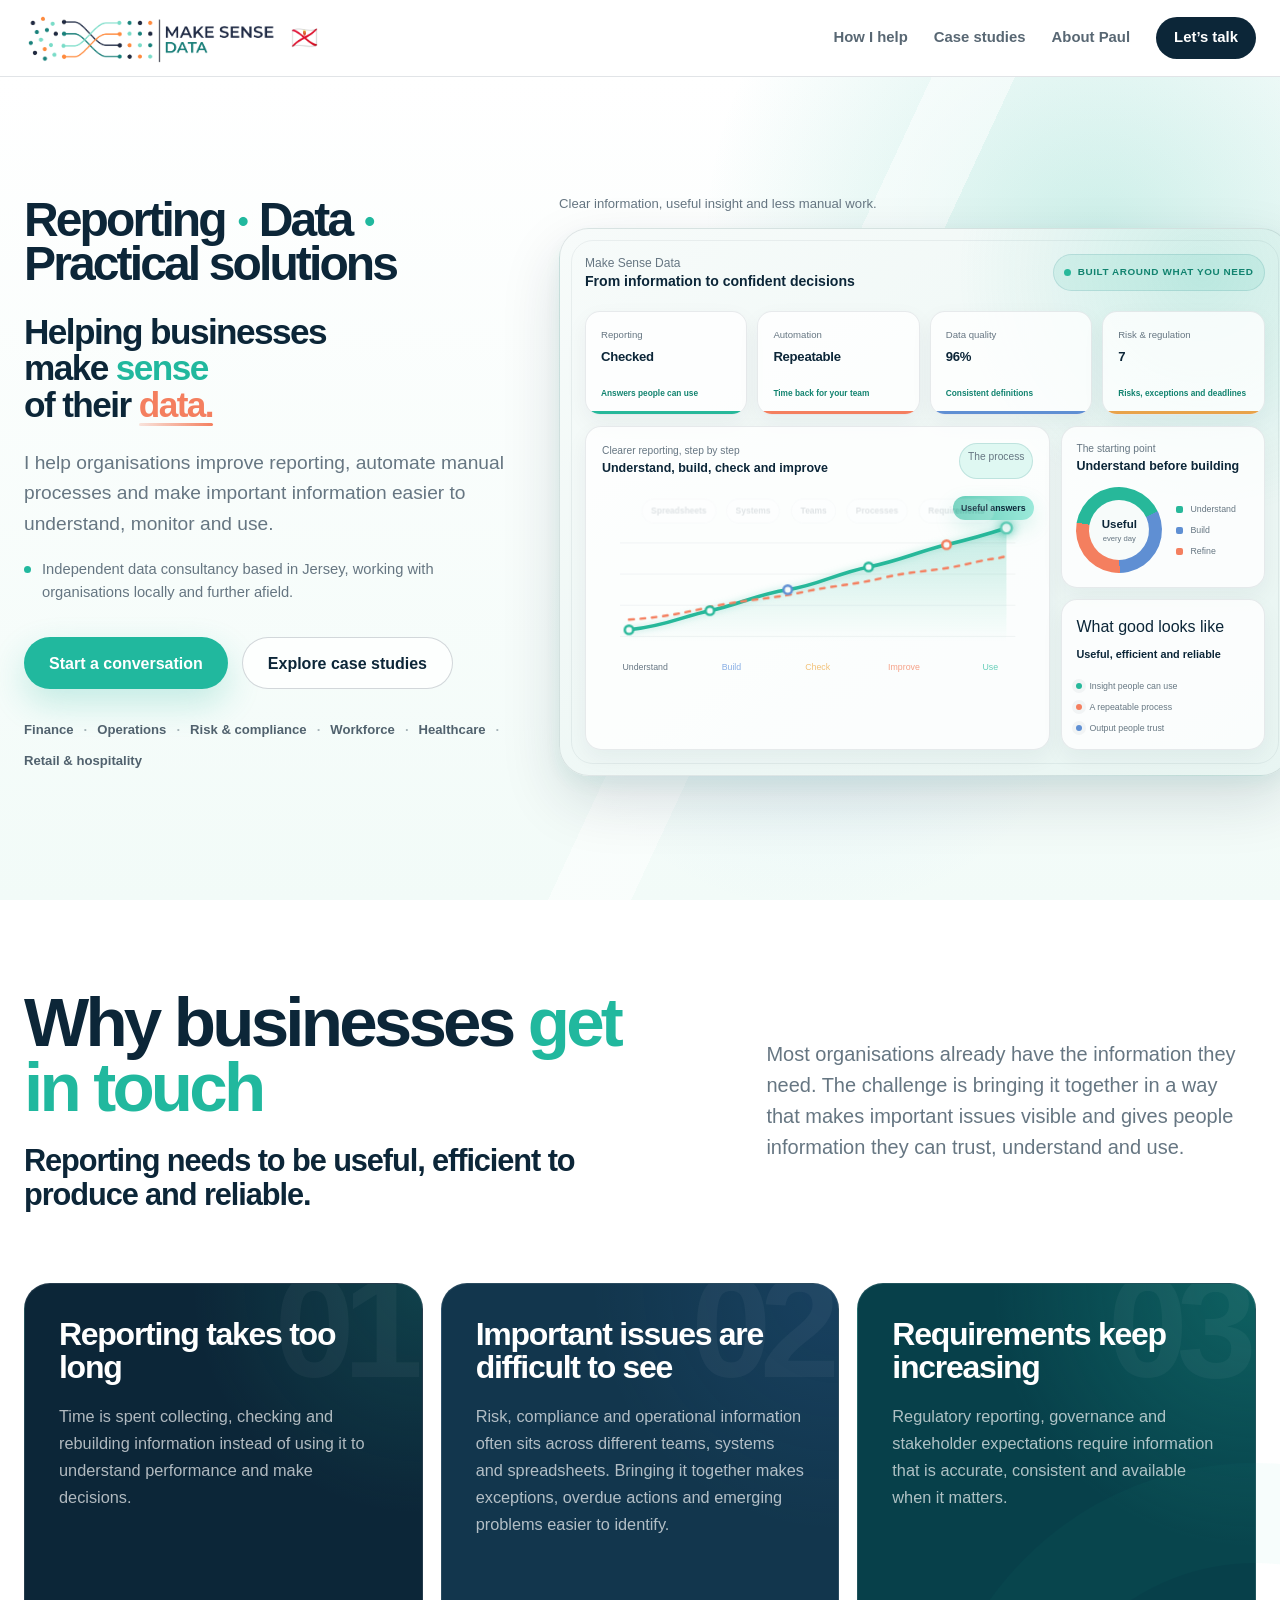
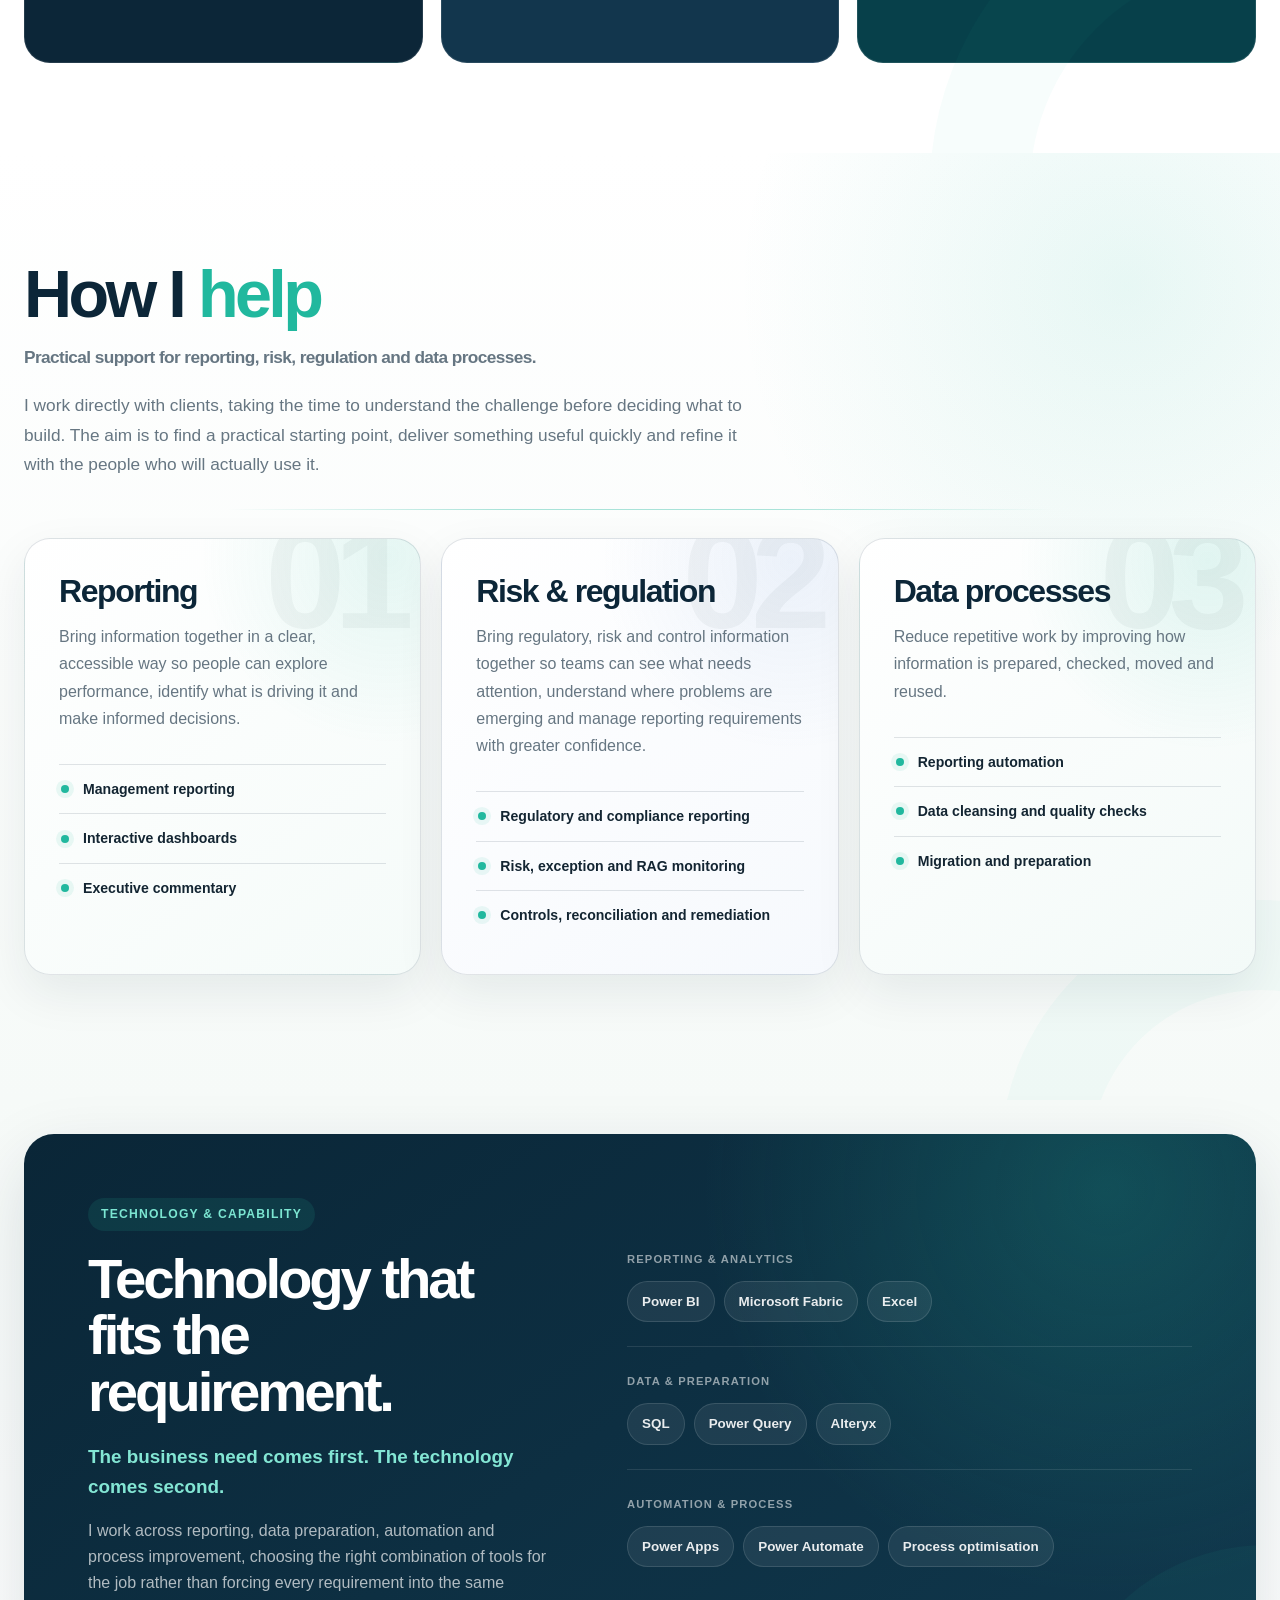
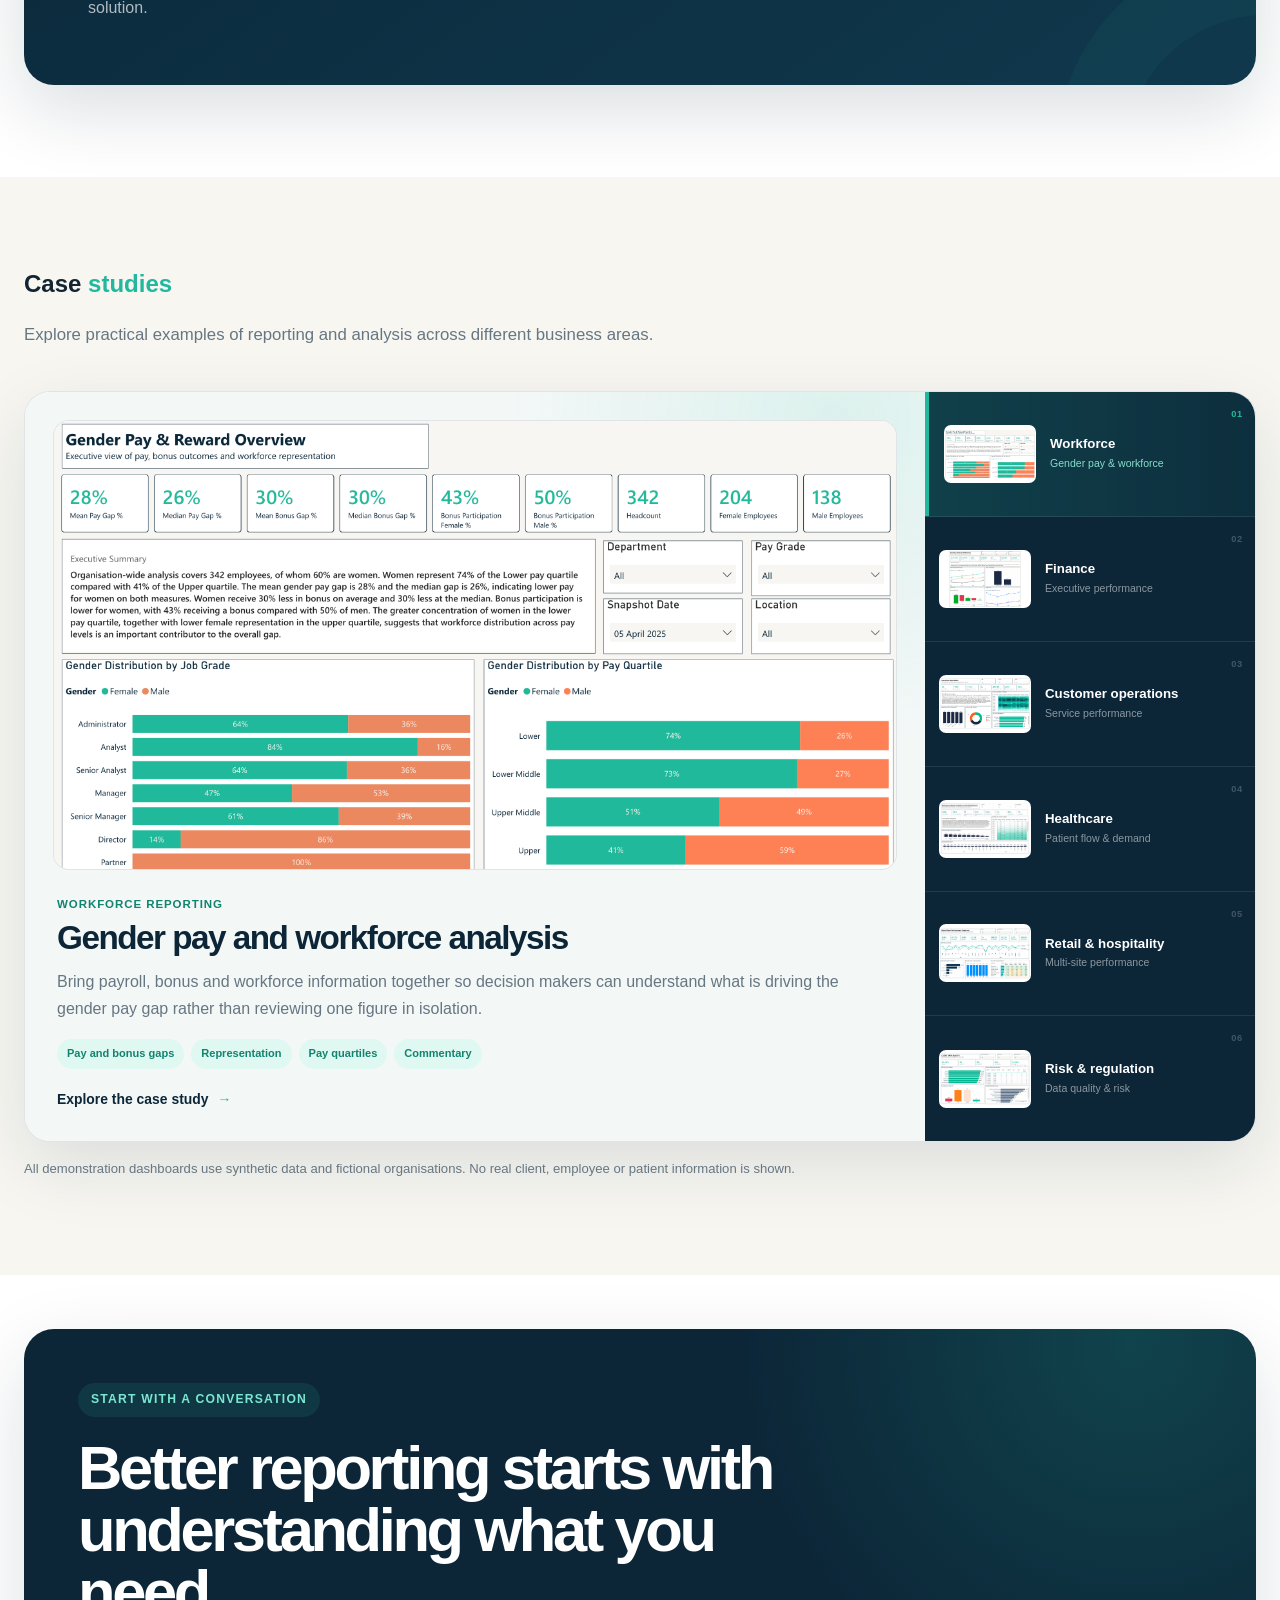
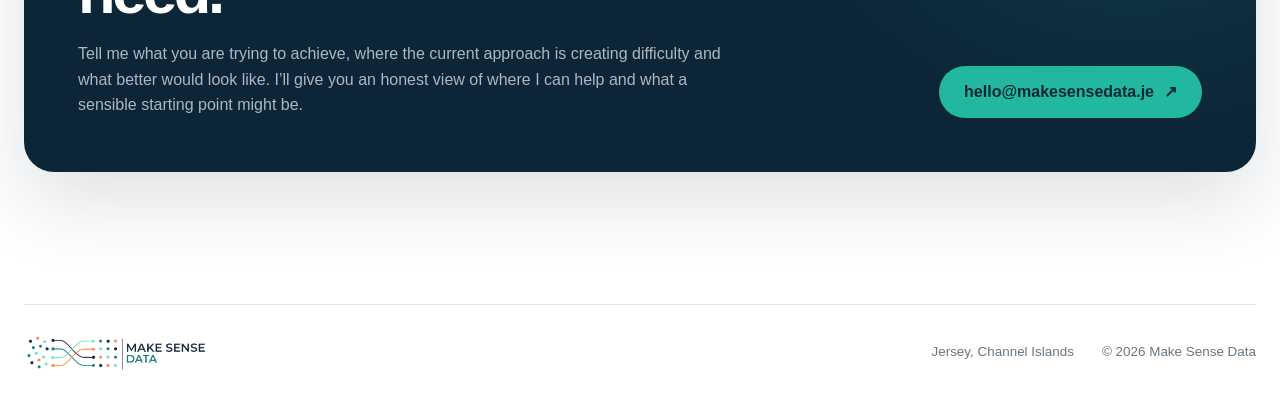
==== commit 2920a3ce: "Update website" ====
--- a/index.html
+++ b/index.html
@@ -866,8 +866,8 @@
 
 
             <h2 class="why-title">
-              Why businesses get in touch
-            </h2>
+  Why businesses <span class="heading-accent">get in touch</span>
+</h2>
 
 
             <p class="why-statement">
@@ -997,8 +997,8 @@
 
 
           <h2 class="section-title">
-            How I help
-          </h2>
+  How I <span class="heading-accent">help</span>
+</h2>
 
 
           <p class="section-statement">
@@ -1251,834 +1251,409 @@
 
     </section>
 
-
-
-    <!-- ==================================================
-         CASE STUDIES
-         ================================================== -->
-
-    <section
-      class="case-browser-section"
-      id="work"
-    >
-
-      <div class="container">
-
-
-        <p class="eyebrow">
-          Case studies
-        </p>
-
-
-
-        <div class="case-browser">
-
-
-          <!-- ==================================================
-               CASE STUDY FEATURE / MENU / COPY
-               ================================================== -->
-
-          <div class="case-browser-feature">
-
-
-            <!-- CASE STUDY MENU -->
-
-            <div
-              class="case-browser-menu"
-              aria-label="Choose a case study"
-            >
-
-
-              <button
-                class="is-active"
-                type="button"
-                data-case-menu="0"
-                aria-pressed="true"
-              >
-
-                <span>01</span>
-
-                <strong>
-                  Workforce
-                </strong>
-
-                <small>
-                  Gender pay and workforce analysis
-                </small>
-
-              </button>
-
-
-
-              <button
-                type="button"
-                data-case-menu="1"
-                aria-pressed="false"
-              >
-
-                <span>02</span>
-
-                <strong>
-                  Finance
-                </strong>
-
-                <small>
-                  Executive financial overview
-                </small>
-
-              </button>
-
-
-
-              <button
-                type="button"
-                data-case-menu="2"
-                aria-pressed="false"
-              >
-
-                <span>03</span>
-
-                <strong>
-                  Customer operations
-                </strong>
-
-                <small>
-                  Service and operational performance
-                </small>
-
-              </button>
-
-
-
-              <button
-                type="button"
-                data-case-menu="3"
-                aria-pressed="false"
-              >
-
-                <span>04</span>
-
-                <strong>
-                  Healthcare
-                </strong>
-
-                <small>
-                  Emergency department analytics
-                </small>
-
-              </button>
-
-
-
-              <button
-                type="button"
-                data-case-menu="4"
-                aria-pressed="false"
-              >
-
-                <span>05</span>
-
-                <strong>
-                  Retail &amp; hospitality
-                </strong>
-
-                <small>
-                  Multi-site business performance
-                </small>
-
-              </button>
-
-
-
-              <button
-                type="button"
-                data-case-menu="5"
-                aria-pressed="false"
-              >
-
-                <span>06</span>
-
-                <strong>
-                  Risk &amp; regulation
-                </strong>
-
-                <small>
-                  Regulatory data quality and risk analysis
-                </small>
-
-              </button>
-
-
-            </div>
-
-
-
-            <!-- ==================================================
-                 CASE STUDY COPY
-                 ================================================== -->
-
-
-            <!-- GENDER PAY COPY -->
-
-            <div
-              class="case-browser-copy is-active"
-              data-case-copy="0"
-            >
-
-              <p class="eyebrow">
-                Workforce and regulatory reporting
-              </p>
-
-              <h2>
-                Explore gender pay gap &amp; workforce analytics
-              </h2>
-
-              <p class="case-browser-intro">
-                Bring payroll, bonus and workforce information together
-                so decision makers can understand what is driving the
-                gender pay gap rather than reviewing one figure in isolation.
-              </p>
-
-              <div class="case-browser-tags">
-
-                <span>Pay and bonus gaps</span>
-                <span>Representation</span>
-                <span>Pay quartiles</span>
-                <span>Plain-English commentary</span>
-
-              </div>
-
-              <a
-                class="case-browser-main-link"
-                href="gender-pay-analytics/"
-              >
-                Explore the case study
-                <span aria-hidden="true">→</span>
-              </a>
-
-            </div>
-
-
-
-            <!-- FINANCE COPY -->
-
-            <div
-              class="case-browser-copy"
-              data-case-copy="1"
-            >
-
-              <p class="eyebrow">
-                Finance and management reporting
-              </p>
-
-              <h2>
-                Explore financial reporting &amp; revenue
-              </h2>
-
-              <p class="case-browser-intro">
-                Bring revenue, profitability, budgets and customer
-                performance together so leaders can see what has changed
-                and where attention is needed.
-              </p>
-
-              <div class="case-browser-tags">
-
-                <span>Revenue</span>
-                <span>Profitability</span>
-                <span>Budgets</span>
-                <span>Management commentary</span>
-
-              </div>
-
-              <a
-                class="case-browser-main-link"
-                href="executive-finance-analytics/"
-              >
-                Explore the case study
-                <span aria-hidden="true">→</span>
-              </a>
-
-            </div>
-
-
-
-            <!-- CUSTOMER SERVICES COPY -->
-
-            <div
-              class="case-browser-copy"
-              data-case-copy="2"
-            >
-
-              <p class="eyebrow">
-                Customer and operational reporting
-              </p>
-
-              <h2>
-                Explore customer service &amp; operational performance
-              </h2>
-
-              <p class="case-browser-intro">
-                Bring contact demand, service levels, customer outcomes
-                and adviser performance together so managers can identify
-                patterns, understand pressure points and make informed
-                decisions.
-              </p>
-
-              <div class="case-browser-tags">
-
-                <span>Contact demand</span>
-                <span>Service levels</span>
-                <span>Customer outcomes</span>
-                <span>Adviser performance</span>
-
-              </div>
-
-              <a
-                class="case-browser-main-link"
-                href="customer-services-analytics/"
-              >
-                Explore the case study
-                <span aria-hidden="true">→</span>
-              </a>
-
-            </div>
-
-
-
-            <!-- HEALTHCARE COPY -->
-
-            <div
-              class="case-browser-copy"
-              data-case-copy="3"
-            >
-
-              <p class="eyebrow">
-                Healthcare operations
-              </p>
-
-              <h2>
-                Explore patient flow, waiting time and demand
-              </h2>
-
-              <p class="case-browser-intro">
-                Bring attendance, waiting-time and outcome information
-                together so operational teams can identify demand patterns
-                and areas where patient flow is slowing.
-              </p>
-
-              <div class="case-browser-tags">
-
-                <span>Patient flow</span>
-                <span>Waiting times</span>
-                <span>Demand patterns</span>
-                <span>Clinical operations</span>
-
-              </div>
-
-              <a
-                class="case-browser-main-link"
-                href="emergency-department-analytics/"
-              >
-                Explore the case study
-                <span aria-hidden="true">→</span>
-              </a>
-
-            </div>
-
-
-
-            <!-- RETAIL & HOSPITALITY COPY -->
-
-            <div
-              class="case-browser-copy"
-              data-case-copy="4"
-            >
-
-              <p class="eyebrow">
-                Retail &amp; hospitality
-              </p>
-
-              <h2>
-                Explore multi-site business performance
-              </h2>
-
-              <p class="case-browser-intro">
-                Bring sales, margins, targets, staffing and waste together
-                so managers can compare locations, understand what is driving
-                performance and see where attention is needed.
-              </p>
-
-              <div class="case-browser-tags">
-
-                <span>Sales</span>
-                <span>Profitability</span>
-                <span>Labour efficiency</span>
-                <span>Store performance</span>
-
-              </div>
-
-              <a
-                class="case-browser-main-link"
-                href="island-brew-analytics/"
-              >
-                Explore the case study
-                <span aria-hidden="true">→</span>
-              </a>
-
-            </div>
-
-
-
-            <!-- REGULATORY DATA QUALITY COPY -->
-
-            <div
-              class="case-browser-copy"
-              data-case-copy="5"
-            >
-
-              <p class="eyebrow">
-                Risk, regulation &amp; data quality
-              </p>
-
-              <h2>
-                Make regulatory risk and data quality easier to see
-              </h2>
-
-              <p class="case-browser-intro">
-                Bring regulatory obligations, data quality exceptions,
-                severity and risk weighting together so teams can see
-                where attention is needed and prioritise remediation.
-              </p>
-
-              <div class="case-browser-tags">
-
-                <span>Risk scoring</span>
-                <span>RAG monitoring</span>
-                <span>Data quality</span>
-                <span>Remediation priorities</span>
-
-              </div>
-
-              <a
-                class="case-browser-main-link"
-                href="regulatory-data-quality-dashboard/"
-              >
-                Explore the case study
-                <span aria-hidden="true">→</span>
-              </a>
-
-            </div>
-
+<!-- ==================================================
+     CASE STUDIES
+     ================================================== -->
+
+<section
+  class="case-showcase-section"
+  id="work"
+>
+
+  <div class="container">
+
+
+    <div class="case-showcase-heading">
+
+      <h1 class="section-title">
+        Case <span class="heading-accent">studies</span>
+      </h1>
+
+      <p>
+        Explore practical examples of reporting and analysis across
+        different business areas.
+      </p>
+
+    </div>
+
+
+    <div class="case-showcase">
+
+
+      <!-- ==================================================
+           LARGE DISPLAY
+           ================================================== -->
+
+      <div class="case-showcase-main">
+
+
+        <div class="case-showcase-image">
+
+          <img
+            id="caseShowcaseImage"
+            src="images/gender-pay-dashboard.png"
+            alt="Gender Pay and Workforce Analytics dashboard"
+          >
+
+        </div>
+
+
+        <div class="case-showcase-content">
+
+
+          <p
+            class="case-showcase-type"
+            id="caseShowcaseType"
+          >
+            Workforce reporting
+          </p>
+
+
+          <h3 id="caseShowcaseTitle">
+            Gender pay and workforce analysis
+          </h3>
+
+
+          <p
+            class="case-showcase-description"
+            id="caseShowcaseDescription"
+          >
+            Bring payroll, bonus and workforce information together so
+            decision makers can understand what is driving the gender pay
+            gap rather than reviewing one figure in isolation.
+          </p>
+
+
+          <div
+            class="case-showcase-tags"
+            id="caseShowcaseTags"
+          >
+
+            <span>Pay and bonus gaps</span>
+            <span>Representation</span>
+            <span>Pay quartiles</span>
+            <span>Commentary</span>
 
           </div>
 
 
-
-          <!-- ==================================================
-               CASE STUDY CARDS
-               ================================================== -->
-
-          <div class="case-browser-panel">
-
-
-            <div class="case-browser-cards">
-
-
-              <!-- GENDER PAY -->
-
-              <div
-                class="case-browser-card is-active"
-                data-case-card="0"
-                role="button"
-                tabindex="0"
-                aria-pressed="true"
-              >
-
-                <span class="case-card-status case-card-status-featured">
-                  Workforce reporting
-                </span>
-
-                <div class="case-card-image case-card-image-live">
-
-                  <img
-                    src="images/gender-pay-dashboard.png"
-                    alt="Gender Pay and Workforce Analytics dashboard"
-                    loading="lazy"
-                    width="1200"
-                    height="675"
-                  >
-
-                </div>
-
-                <p class="case-card-type">
-                  Reporting · Workforce
-                </p>
-
-                <h3>
-                  Gender pay and workforce analysis
-                </h3>
-
-                <p>
-                  Understand pay gaps, bonus outcomes, representation and
-                  the organisational structure behind the headline figures.
-                </p>
-
-                <a
-                  class="case-card-link"
-                  href="gender-pay-analytics/"
-                >
-                  View case study →
-                </a>
-
-              </div>
-
-
-
-              <!-- FINANCE -->
-
-              <div
-                class="case-browser-card"
-                data-case-card="1"
-                role="button"
-                tabindex="0"
-                aria-pressed="false"
-              >
-
-                <span class="case-card-status case-card-status-featured">
-                  Finance reporting
-                </span>
-
-                <div class="case-card-image case-card-image-live">
-
-                  <img
-                    src="images/finance-dashboard.png"
-                    alt="Executive Financial Performance dashboard"
-                    loading="lazy"
-                    width="1200"
-                    height="675"
-                  >
-
-                </div>
-
-                <p class="case-card-type">
-                  Reporting · Finance
-                </p>
-
-                <h3>
-                  Executive financial overview
-                </h3>
-
-                <p>
-                  Bring revenue, margins, budgets and customer performance
-                  together in a clear management view.
-                </p>
-
-                <a
-                  class="case-card-link"
-                  href="executive-finance-analytics/"
-                >
-                  View case study →
-                </a>
-
-              </div>
-
-
-
-              <!-- CUSTOMER SERVICES -->
-
-              <div
-                class="case-browser-card"
-                data-case-card="2"
-                role="button"
-                tabindex="0"
-                aria-pressed="false"
-              >
-
-                <span class="case-card-status case-card-status-featured">
-                  Customer operations
-                </span>
-
-                <div class="case-card-image case-card-image-live">
-
-                  <img
-                    src="images/customer-services-dashboard.png"
-                    alt="Customer Services operational dashboard"
-                    loading="lazy"
-                    width="1200"
-                    height="675"
-                  >
-
-                </div>
-
-                <p class="case-card-type">
-                  Reporting · Operations
-                </p>
-
-                <h3>
-                  Customer service &amp; operations
-                </h3>
-
-                <p>
-                  Bring contact demand, service levels, customer outcomes
-                  and adviser performance together so managers can identify
-                  patterns and understand pressure points.
-                </p>
-
-                <a
-                  class="case-card-link"
-                  href="customer-services-analytics/"
-                >
-                  View case study →
-                </a>
-
-              </div>
-
-
-
-              <!-- HEALTHCARE -->
-
-              <div
-                class="case-browser-card"
-                data-case-card="3"
-                role="button"
-                tabindex="0"
-                aria-pressed="false"
-              >
-
-                <span class="case-card-status case-card-status-featured">
-                  Healthcare operations
-                </span>
-
-                <div class="case-card-image case-card-image-live">
-
-                  <img
-                    src="images/emergency-department-dashboard.png"
-                    alt="Emergency Department patient flow dashboard"
-                    loading="lazy"
-                    width="1200"
-                    height="675"
-                  >
-
-                </div>
-
-                <p class="case-card-type">
-                  Reporting · Healthcare
-                </p>
-
-                <h3>
-                  Emergency department analytics
-                </h3>
-
-                <p>
-                  Explore demand, waiting times, patient flow and operational
-                  performance.
-                </p>
-
-                <a
-                  class="case-card-link"
-                  href="emergency-department-analytics/"
-                >
-                  View case study →
-                </a>
-
-              </div>
-
-
-
-              <!-- RETAIL & HOSPITALITY -->
-
-              <div
-                class="case-browser-card"
-                data-case-card="4"
-                role="button"
-                tabindex="0"
-                aria-pressed="false"
-              >
-
-                <span class="case-card-status case-card-status-featured">
-                  Retail &amp; hospitality
-                </span>
-
-                <div class="case-card-image case-card-image-live">
-
-                  <img
-                    src="images/island-brew-dashboard.png"
-                    alt="Island Brew multi-site retail performance dashboard"
-                    loading="lazy"
-                    width="1200"
-                    height="675"
-                  >
-
-                </div>
-
-                <p class="case-card-type">
-                  Reporting · Operations
-                </p>
-
-                <h3>
-                  Multi-site retail performance
-                </h3>
-
-                <p>
-                  Bring sales, margins, labour, waste and targets together
-                  to understand how individual locations are performing
-                  and what is driving the difference.
-                </p>
-
-                <a
-                  class="case-card-link"
-                  href="island-brew-analytics/"
-                >
-                  View case study →
-                </a>
-
-              </div>
-
-
-
-              <!-- REGULATORY DATA QUALITY -->
-
-              <div
-                class="case-browser-card"
-                data-case-card="5"
-                role="button"
-                tabindex="0"
-                aria-pressed="false"
-              >
-
-                <span class="case-card-status case-card-status-featured">
-                  Risk &amp; regulation
-                </span>
-
-                <div class="case-card-image case-card-image-live">
-
-                  <img
-                    src="images/regulatory-data-quality-dashboard.png"
-                    alt="Regulatory Data Quality Dashboard"
-                    loading="lazy"
-                    width="1200"
-                    height="675"
-                  >
-
-                </div>
-
-                <p class="case-card-type">
-                  Reporting · Risk &amp; regulation
-                </p>
-
-                <h3>
-                  Regulatory data quality dashboard
-                </h3>
-
-                <p>
-                  Combine data quality issues, regulatory impact and
-                  severity weighting into a prioritised view of where
-                  attention and remediation are needed.
-                </p>
-
-                <a
-                  class="case-card-link"
-                  href="regulatory-data-quality-dashboard/"
-                >
-                  View case study →
-                </a>
-
-              </div>
-
-
-            </div>
-
-
-
-            <!-- CAROUSEL CONTROLS -->
-
-            <button
-              class="case-browser-arrow case-browser-arrow-prev"
-              type="button"
-              data-case-browser-prev
-              aria-label="Previous case study"
-            >
-              ←
-            </button>
-
-
-            <button
-              class="case-browser-arrow case-browser-arrow-next"
-              type="button"
-              data-case-browser-next
-              aria-label="Next case study"
-            >
-              →
-            </button>
-
-
-
-            <div class="case-browser-dots">
-
-
-              <button
-                type="button"
-                class="is-active"
-                data-case-browser-dot="0"
-                aria-label="Gender pay and workforce analysis"
-              ></button>
-
-
-              <button
-                type="button"
-                data-case-browser-dot="1"
-                aria-label="Executive financial performance"
-              ></button>
-
-
-              <button
-                type="button"
-                data-case-browser-dot="2"
-                aria-label="Customer service performance"
-              ></button>
-
-
-              <button
-                type="button"
-                data-case-browser-dot="3"
-                aria-label="Emergency Department analytics"
-              ></button>
-
-
-              <button
-                type="button"
-                data-case-browser-dot="4"
-                aria-label="Multi-site retail performance"
-              ></button>
-
-
-              <button
-                type="button"
-                data-case-browser-dot="5"
-                aria-label="Regulatory data quality dashboard"
-              ></button>
-
-
-            </div>
-
-
-          </div>
+          <a
+            class="case-showcase-link"
+            id="caseShowcaseLink"
+            href="gender-pay-analytics/"
+          >
+            Explore the case study
+            <span aria-hidden="true">→</span>
+          </a>
 
 
         </div>
 
-
-
-        <p class="demo-note">
-          All demonstration dashboards use synthetic data and fictional
-          organisations. No real client, employee or patient information
-          is shown.
-        </p>
-
-
       </div>
 
-    </section>
+
+
+      <!-- ==================================================
+           CASE SELECTOR
+           ================================================== -->
+
+      <div
+        class="case-showcase-list"
+        aria-label="Choose a case study"
+      >
+
+
+        <!-- 01 WORKFORCE -->
+
+        <button
+          class="case-showcase-option is-active"
+          type="button"
+
+          data-image="images/gender-pay-dashboard.png"
+
+          data-alt="Gender Pay and Workforce Analytics dashboard"
+
+          data-type="Workforce reporting"
+
+          data-title="Gender pay and workforce analysis"
+
+          data-description="Bring payroll, bonus and workforce information together so decision makers can understand what is driving the gender pay gap rather than reviewing one figure in isolation."
+
+          data-tags="Pay and bonus gaps|Representation|Pay quartiles|Commentary"
+
+          data-link="gender-pay-analytics/"
+        >
+
+          <img
+            src="images/gender-pay-dashboard.png"
+            alt=""
+          >
+
+          <span class="case-option-copy">
+
+            <strong>
+              Workforce
+            </strong>
+
+            <small>
+              Gender pay &amp; workforce
+            </small>
+
+          </span>
+
+          <span class="case-option-number">
+            01
+          </span>
+
+        </button>
+
+
+
+        <!-- 02 FINANCE -->
+
+        <button
+          class="case-showcase-option"
+          type="button"
+
+          data-image="images/finance-dashboard.png"
+
+          data-alt="Executive Financial Performance dashboard"
+
+          data-type="Finance reporting"
+
+          data-title="Executive financial overview"
+
+          data-description="Bring revenue, profitability, budgets and customer performance together so leaders can see what has changed and where attention is needed."
+
+          data-tags="Revenue|Profitability|Budgets|Management commentary"
+
+          data-link="executive-finance-analytics/"
+        >
+
+          <img
+            src="images/finance-dashboard.png"
+            alt=""
+          >
+
+          <span class="case-option-copy">
+
+            <strong>
+              Finance
+            </strong>
+
+            <small>
+              Executive performance
+            </small>
+
+          </span>
+
+          <span class="case-option-number">
+            02
+          </span>
+
+        </button>
+
+
+
+        <!-- 03 CUSTOMER OPERATIONS -->
+
+        <button
+          class="case-showcase-option"
+          type="button"
+
+          data-image="images/customer-services-dashboard.png"
+
+          data-alt="Customer Services operational dashboard"
+
+          data-type="Customer operations"
+
+          data-title="Customer service &amp; operations"
+
+          data-description="Bring contact demand, service levels, customer outcomes and adviser performance together so managers can identify patterns and understand pressure points."
+
+          data-tags="Contact demand|Service levels|Customer outcomes|Adviser performance"
+
+          data-link="customer-services-analytics/"
+        >
+
+          <img
+            src="images/customer-services-dashboard.png"
+            alt=""
+          >
+
+          <span class="case-option-copy">
+
+            <strong>
+              Customer operations
+            </strong>
+
+            <small>
+              Service performance
+            </small>
+
+          </span>
+
+          <span class="case-option-number">
+            03
+          </span>
+
+        </button>
+
+
+
+        <!-- 04 HEALTHCARE -->
+
+        <button
+          class="case-showcase-option"
+          type="button"
+
+          data-image="images/emergency-department-dashboard.png"
+
+          data-alt="Emergency Department patient flow dashboard"
+
+          data-type="Healthcare operations"
+
+          data-title="Emergency department analytics"
+
+          data-description="Explore demand, waiting times, patient flow and operational performance to identify where pressure is building and where flow is slowing."
+
+          data-tags="Patient flow|Waiting times|Demand patterns|Clinical operations"
+
+          data-link="emergency-department-analytics/"
+        >
+
+          <img
+            src="images/emergency-department-dashboard.png"
+            alt=""
+          >
+
+          <span class="case-option-copy">
+
+            <strong>
+              Healthcare
+            </strong>
+
+            <small>
+              Patient flow &amp; demand
+            </small>
+
+          </span>
+
+          <span class="case-option-number">
+            04
+          </span>
+
+        </button>
+
+
+
+        <!-- 05 RETAIL -->
+
+        <button
+          class="case-showcase-option"
+          type="button"
+
+          data-image="images/island-brew-dashboard.png"
+
+          data-alt="Island Brew multi-site retail performance dashboard"
+
+          data-type="Retail &amp; hospitality"
+
+          data-title="Multi-site retail performance"
+
+          data-description="Bring sales, margins, labour, waste and targets together to understand how individual locations are performing and what is driving the difference."
+
+          data-tags="Sales|Profitability|Labour efficiency|Store performance"
+
+          data-link="island-brew-analytics/"
+        >
+
+          <img
+            src="images/island-brew-dashboard.png"
+            alt=""
+          >
+
+          <span class="case-option-copy">
+
+            <strong>
+              Retail &amp; hospitality
+            </strong>
+
+            <small>
+              Multi-site performance
+            </small>
+
+          </span>
+
+          <span class="case-option-number">
+            05
+          </span>
+
+        </button>
+
+
+
+        <!-- 06 RISK & REGULATION -->
+
+        <button
+          class="case-showcase-option"
+          type="button"
+
+          data-image="images/regulatory-data-quality-dashboard.png"
+
+          data-alt="Regulatory Data Quality Dashboard"
+
+          data-type="Risk &amp; regulation"
+
+          data-title="Regulatory data quality dashboard"
+
+          data-description="Combine data quality issues, regulatory impact and severity weighting into a prioritised view of where attention and remediation are needed."
+
+          data-tags="Risk scoring|RAG monitoring|Data quality|Remediation priorities"
+
+          data-link="regulatory-data-quality-dashboard/"
+        >
+
+          <img
+            src="images/regulatory-data-quality-dashboard.png"
+            alt=""
+          >
+
+          <span class="case-option-copy">
+
+            <strong>
+              Risk &amp; regulation
+            </strong>
+
+            <small>
+              Data quality &amp; risk
+            </small>
+
+          </span>
+
+          <span class="case-option-number">
+            06
+          </span>
+
+        </button>
+
+
+      </div>
+
+    </div>
+
+
+    <p class="demo-note">
+      All demonstration dashboards use synthetic data and fictional
+      organisations. No real client, employee or patient information is shown.
+    </p>
+
+
+  </div>
+
+</section>
+
+    
 
 
 
--- a/css/style.css
+++ b/css/style.css
@@ -6352,27 +6352,6 @@
 
 
 
-/* Dashboard container */
-
-.hero-dashboard{
-  opacity:1 !important;
-  visibility:visible !important;
-  filter:none !important;
-  transform:none !important;
-}
-
-
-/* Dashboard component entrance states */
-
-.hero-dashboard .kpi-card,
-.hero-dashboard .chart-panel,
-.hero-dashboard .donut-panel,
-.hero-dashboard .quality-panel{
-  opacity:1 !important;
-  visibility:visible !important;
-  transform:none !important;
-}
-
 
 /* New hierarchy elements */
 
@@ -7021,4 +7000,492 @@
     height:145px;
   }
 
+}
+/* =========================================================
+   HEADING ACCENTS
+   ========================================================= */
+
+.heading-accent{
+  color:var(--teal);
+}
+/* =========================================================
+   CASE STUDY SHOWCASE
+   ========================================================= */
+
+.case-showcase-section{
+  padding:88px 0 96px;
+  background:var(--cream);
+}
+
+
+.case-showcase-heading{
+  max-width:820px;
+  margin-bottom:42px;
+}
+
+
+.case-showcase-heading .section-title{
+  margin:0;
+}
+
+
+.case-showcase-heading > p{
+  max-width:680px;
+
+  margin:18px 0 0;
+
+  color:var(--muted);
+
+  font-size:1.05rem;
+  line-height:1.65;
+}
+
+
+/* Main frame */
+
+.case-showcase{
+  display:grid;
+
+  grid-template-columns:
+    minmax(0,1fr)
+    330px;
+
+  min-height:620px;
+
+  overflow:hidden;
+
+  border:1px solid var(--line);
+
+  border-radius:26px;
+
+  background:var(--white);
+
+  box-shadow:
+    0 24px 70px
+    rgba(12,38,56,.11);
+}
+
+
+/* =========================================================
+   LARGE DISPLAY
+   ========================================================= */
+
+.case-showcase-main{
+  min-width:0;
+
+  padding:28px;
+
+  display:grid;
+
+  grid-template-rows:
+    minmax(0,1fr)
+    auto;
+
+  background:
+    radial-gradient(
+      circle at 90% 4%,
+      rgba(33,184,158,.11),
+      transparent 30%
+    ),
+    #f3f8f7;
+}
+
+
+.case-showcase-image{
+  min-height:390px;
+
+  display:flex;
+
+  align-items:center;
+  justify-content:center;
+
+  overflow:hidden;
+
+  border:1px solid var(--line);
+  border-radius:16px;
+
+  background:#fff;
+}
+
+
+.case-showcase-image img{
+  width:100%;
+  height:100%;
+
+  max-height:500px;
+
+  object-fit:contain;
+  object-position:center;
+
+  transition:
+    opacity .25s ease,
+    transform .35s cubic-bezier(.22,1,.36,1);
+}
+
+
+.case-showcase-image img.is-changing{
+  opacity:0;
+  transform:scale(.985);
+}
+
+
+/* Main copy */
+
+.case-showcase-content{
+  padding:
+    25px
+    4px
+    2px;
+}
+
+
+.case-showcase-type{
+  margin:0 0 8px;
+
+  color:var(--teal-dark);
+
+  font-size:.72rem;
+  font-weight:900;
+
+  letter-spacing:.08em;
+  text-transform:uppercase;
+}
+
+
+.case-showcase-content h3{
+  margin:0;
+
+  color:var(--navy);
+
+  font-size:clamp(1.8rem,2.6vw,2.7rem);
+  line-height:1.05;
+  letter-spacing:-.045em;
+}
+
+
+.case-showcase-description{
+  max-width:790px;
+
+  margin:13px 0 0;
+
+  color:var(--muted);
+
+  line-height:1.65;
+}
+
+
+.case-showcase-tags{
+  display:flex;
+  flex-wrap:wrap;
+
+  gap:7px;
+
+  margin-top:17px;
+}
+
+
+.case-showcase-tags span{
+  padding:6px 10px;
+
+  border-radius:999px;
+
+  color:var(--teal-dark);
+  background:var(--teal-soft);
+
+  font-size:.69rem;
+  font-weight:750;
+}
+
+
+.case-showcase-link{
+  display:inline-flex;
+
+  align-items:center;
+
+  gap:9px;
+
+  margin-top:19px;
+
+  color:var(--navy);
+
+  font-size:.87rem;
+  font-weight:850;
+}
+
+
+.case-showcase-link span{
+  color:var(--teal);
+
+  transition:transform .2s ease;
+}
+
+
+.case-showcase-link:hover span{
+  transform:translateX(4px);
+}
+
+
+/* =========================================================
+   RIGHT-HAND SELECTOR
+   ========================================================= */
+
+.case-showcase-list{
+  display:grid;
+
+  grid-template-rows:
+    repeat(6,1fr);
+
+  background:var(--navy);
+}
+
+
+.case-showcase-option{
+  position:relative;
+
+  width:100%;
+
+  min-height:100px;
+
+  padding:14px 38px 14px 14px;
+
+  display:grid;
+
+  grid-template-columns:
+    92px
+    minmax(0,1fr);
+
+  align-items:center;
+
+  gap:14px;
+
+  border:0;
+  border-bottom:
+    1px
+    solid
+    rgba(255,255,255,.09);
+
+  color:#fff;
+
+  background:transparent;
+
+  text-align:left;
+
+  cursor:pointer;
+
+  transition:
+    background .2s ease,
+    padding-left .2s ease;
+}
+
+
+.case-showcase-option:last-child{
+  border-bottom:0;
+}
+
+
+.case-showcase-option:hover{
+  background:
+    rgba(255,255,255,.055);
+}
+
+
+.case-showcase-option.is-active{
+  padding-left:19px;
+
+  background:
+    linear-gradient(
+      90deg,
+      rgba(33,184,158,.18),
+      rgba(33,184,158,.055)
+    );
+}
+
+
+.case-showcase-option.is-active::before{
+  content:"";
+
+  position:absolute;
+
+  top:0;
+  bottom:0;
+  left:0;
+
+  width:4px;
+
+  background:var(--teal);
+}
+
+
+/* Mini dashboard thumbnail */
+
+.case-showcase-option img{
+  width:92px;
+  height:58px;
+
+  object-fit:contain;
+
+  border:
+    1px
+    solid
+    rgba(255,255,255,.13);
+
+  border-radius:7px;
+
+  background:#fff;
+}
+
+
+/* Option copy */
+
+.case-option-copy{
+  min-width:0;
+
+  display:grid;
+
+  gap:3px;
+}
+
+
+.case-option-copy strong{
+  overflow:hidden;
+
+  color:#fff;
+
+  font-size:.83rem;
+  line-height:1.2;
+
+  white-space:nowrap;
+  text-overflow:ellipsis;
+}
+
+
+.case-option-copy small{
+  overflow:hidden;
+
+  color:
+    rgba(255,255,255,.52);
+
+  font-size:.66rem;
+
+  white-space:nowrap;
+  text-overflow:ellipsis;
+}
+
+
+.case-showcase-option.is-active
+.case-option-copy small{
+  color:#86ddcc;
+}
+
+
+/* Number */
+
+.case-option-number{
+  position:absolute;
+
+  top:15px;
+  right:12px;
+
+  color:
+    rgba(255,255,255,.22);
+
+  font-size:.58rem;
+  font-weight:900;
+
+  letter-spacing:.08em;
+}
+
+
+.case-showcase-option.is-active
+.case-option-number{
+  color:var(--teal);
+}
+
+
+/* =========================================================
+   RESPONSIVE
+   ========================================================= */
+
+@media(max-width:980px){
+
+  .case-showcase{
+    grid-template-columns:1fr;
+  }
+
+
+  .case-showcase-list{
+    grid-template-columns:
+      repeat(3,1fr);
+
+    grid-template-rows:
+      repeat(2,auto);
+  }
+
+
+  .case-showcase-option{
+    min-height:100px;
+
+    border-right:
+      1px
+      solid
+      rgba(255,255,255,.08);
+  }
+
+}
+
+
+@media(max-width:680px){
+
+  .case-showcase-section{
+    padding:72px 0;
+  }
+
+
+  .case-showcase-main{
+    padding:18px;
+  }
+
+
+  .case-showcase-image{
+    min-height:230px;
+  }
+
+
+  .case-showcase-list{
+    display:flex;
+
+    overflow-x:auto;
+
+    scrollbar-width:none;
+  }
+
+
+  .case-showcase-list::-webkit-scrollbar{
+    display:none;
+  }
+
+
+  .case-showcase-option{
+    flex:
+      0
+      0
+      220px;
+
+    grid-template-columns:
+      72px
+      minmax(0,1fr);
+
+    padding:
+      12px
+      28px
+      12px
+      12px;
+  }
+
+
+  .case-showcase-option img{
+    width:72px;
+    height:48px;
+  }
+
 }
